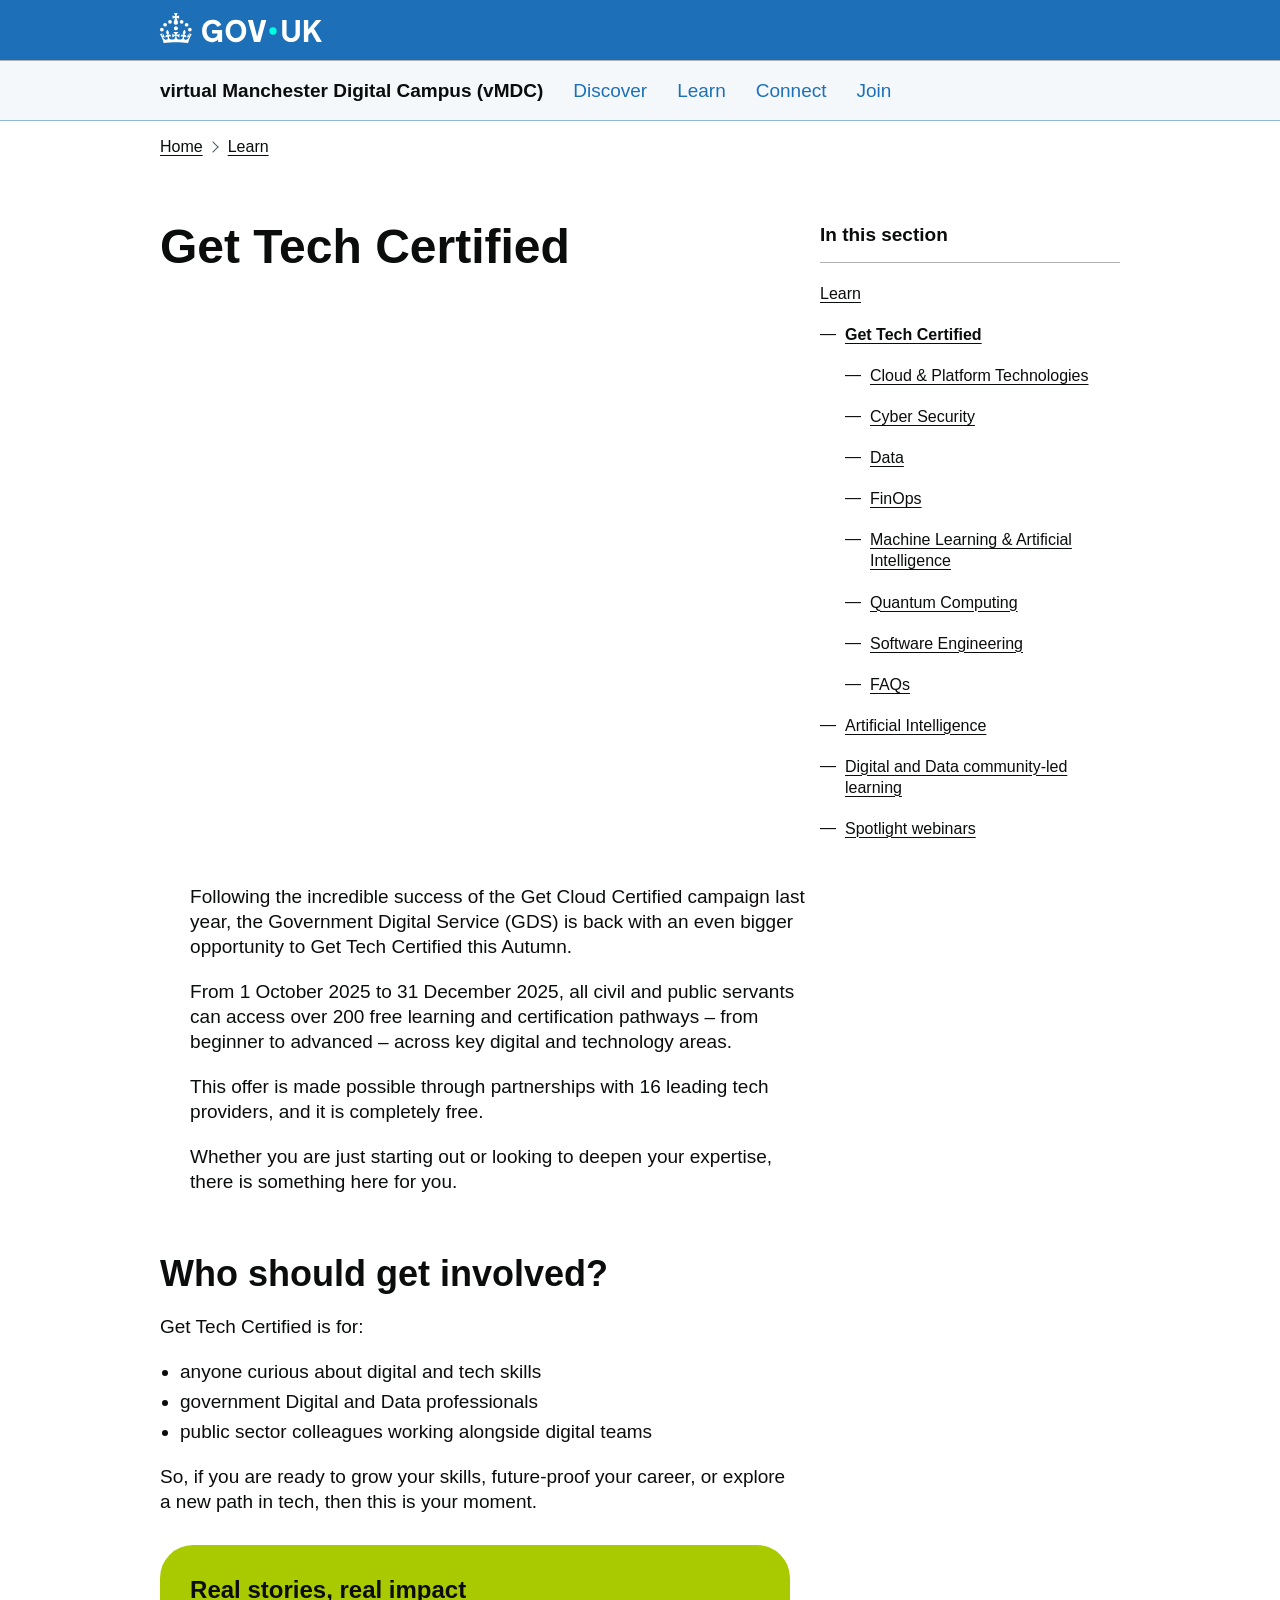
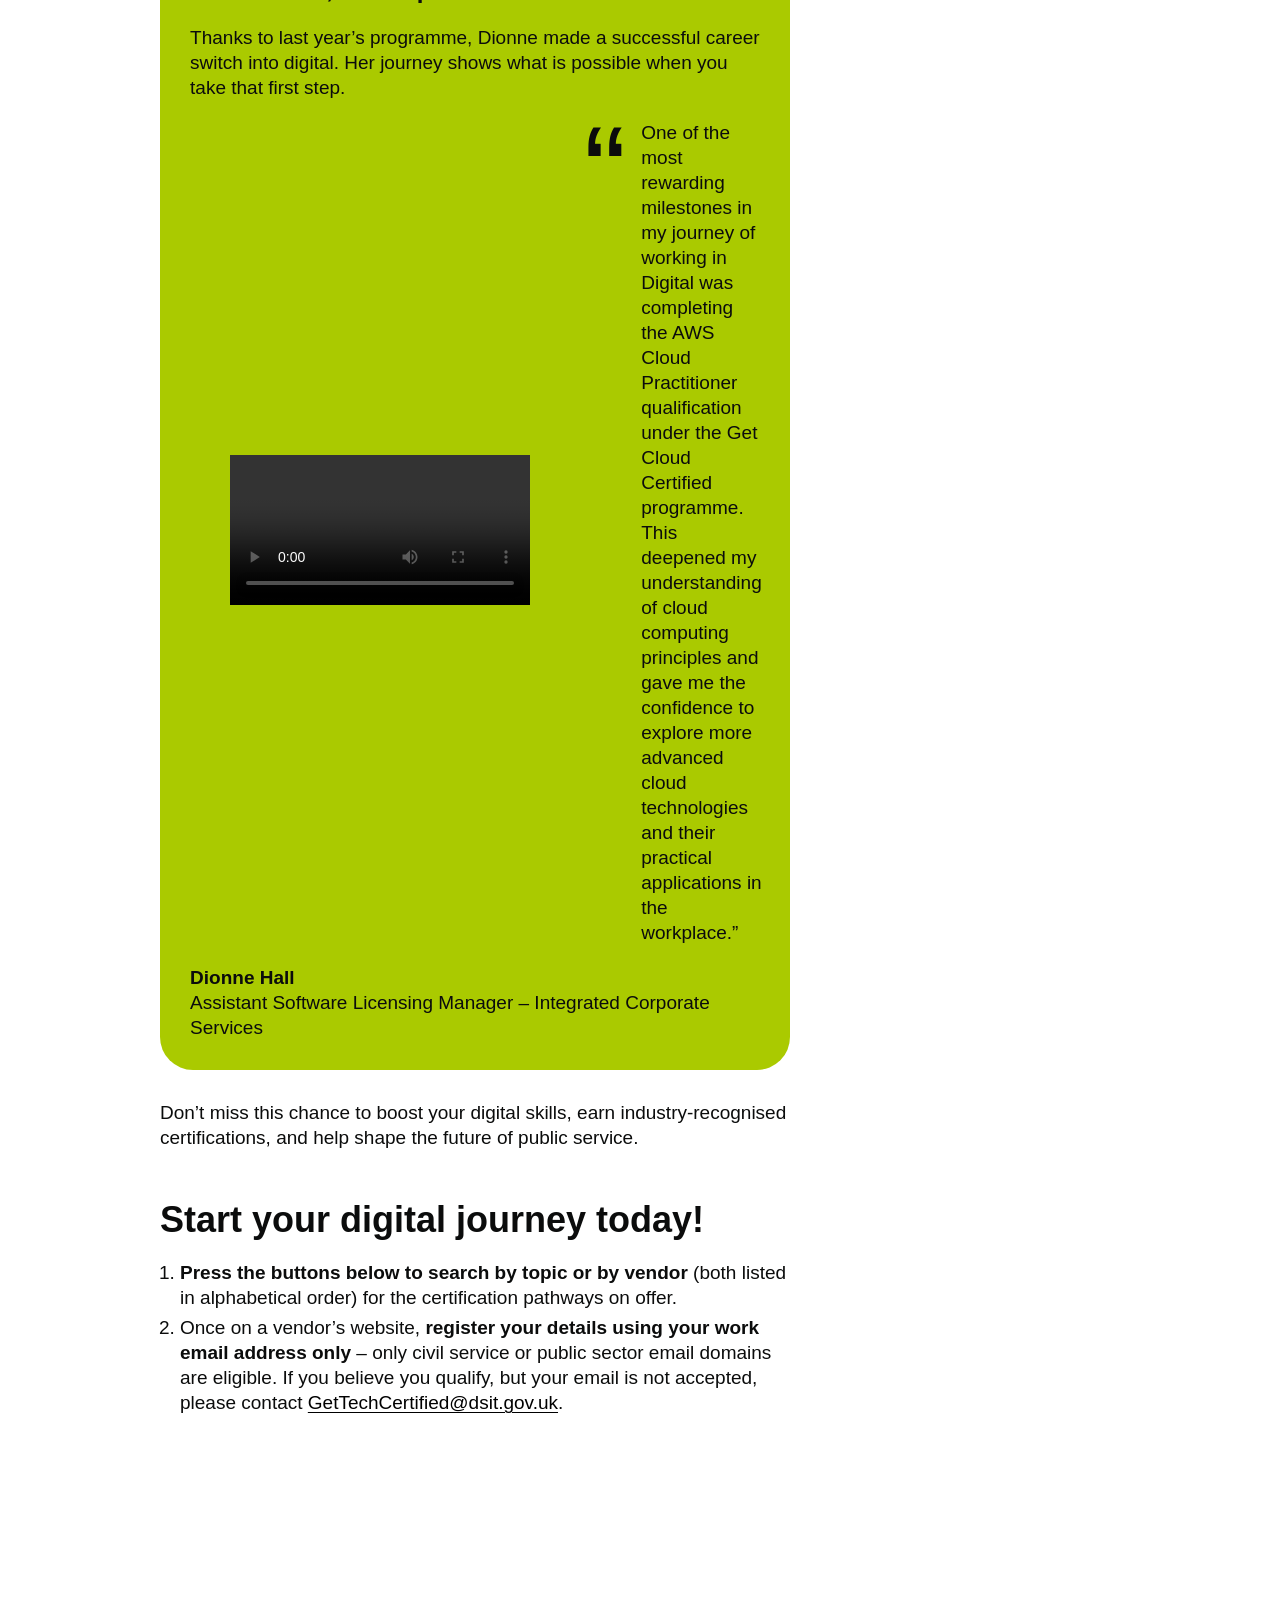
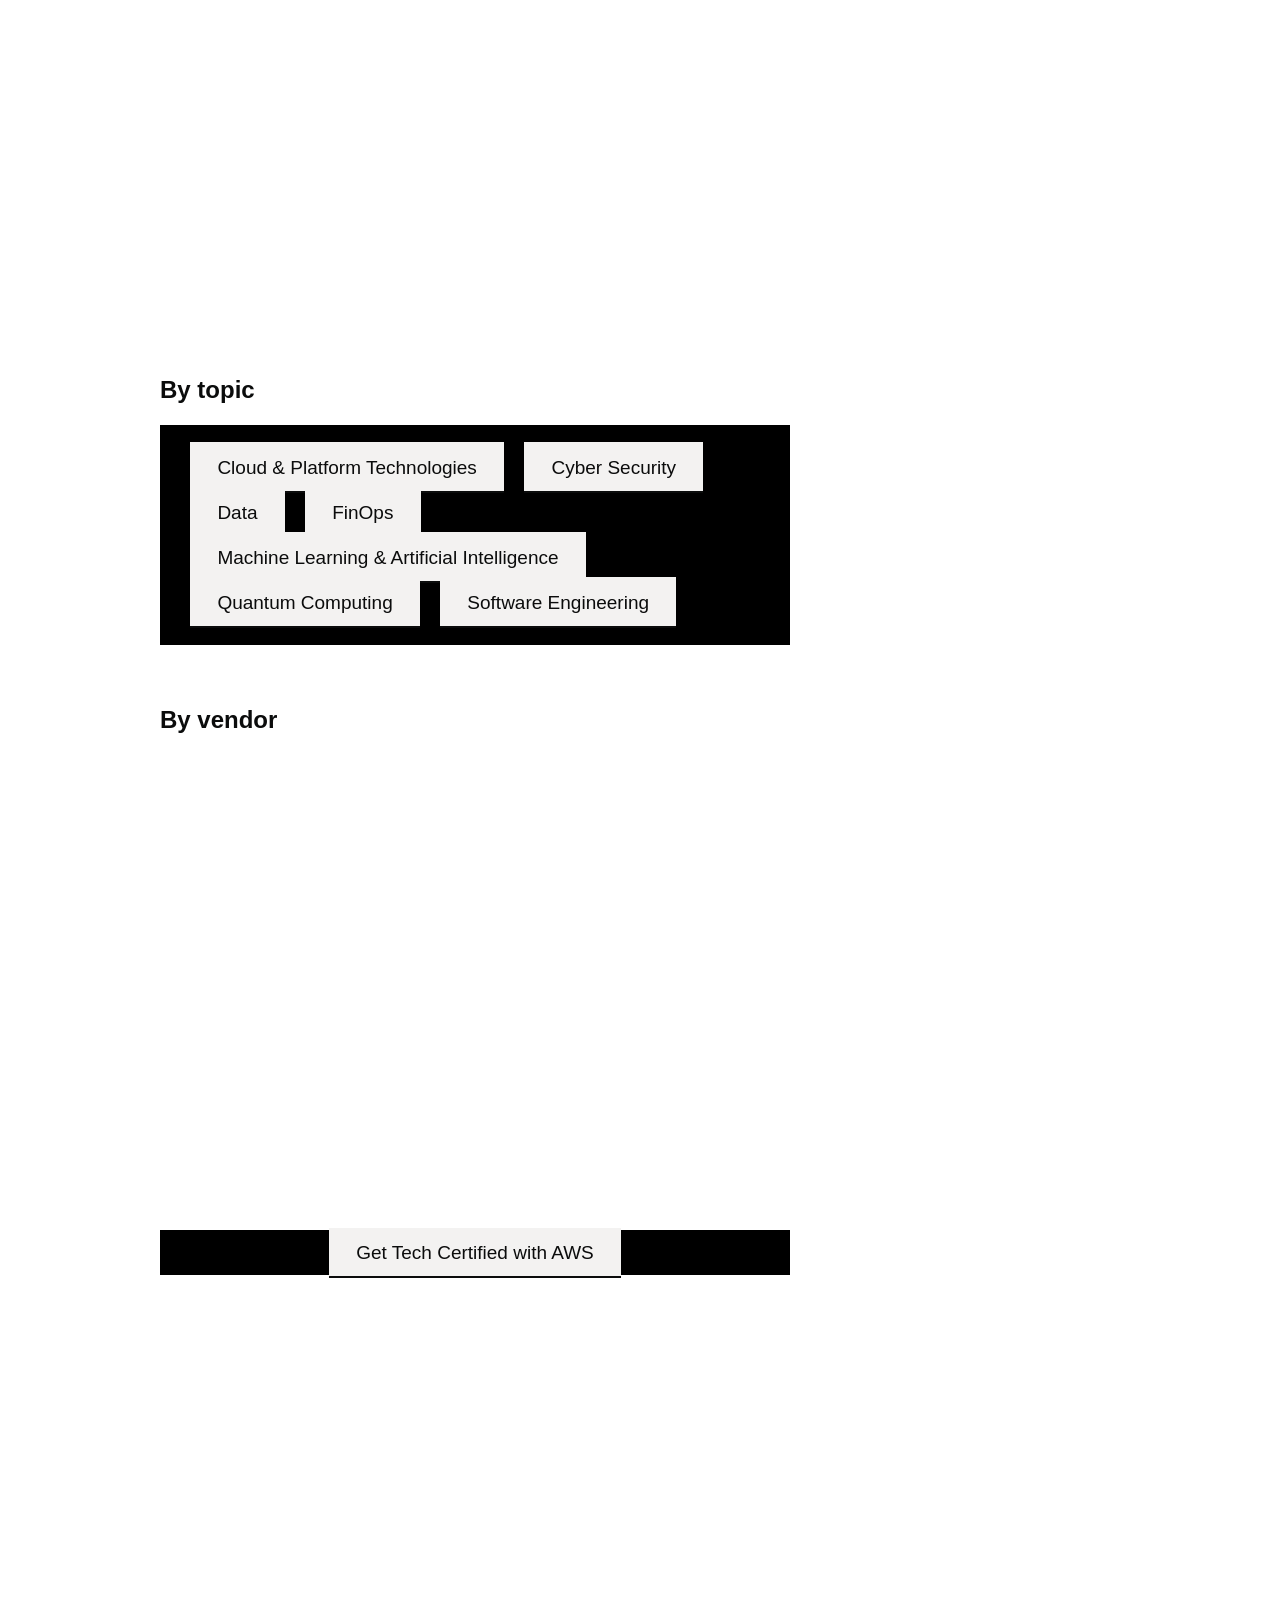
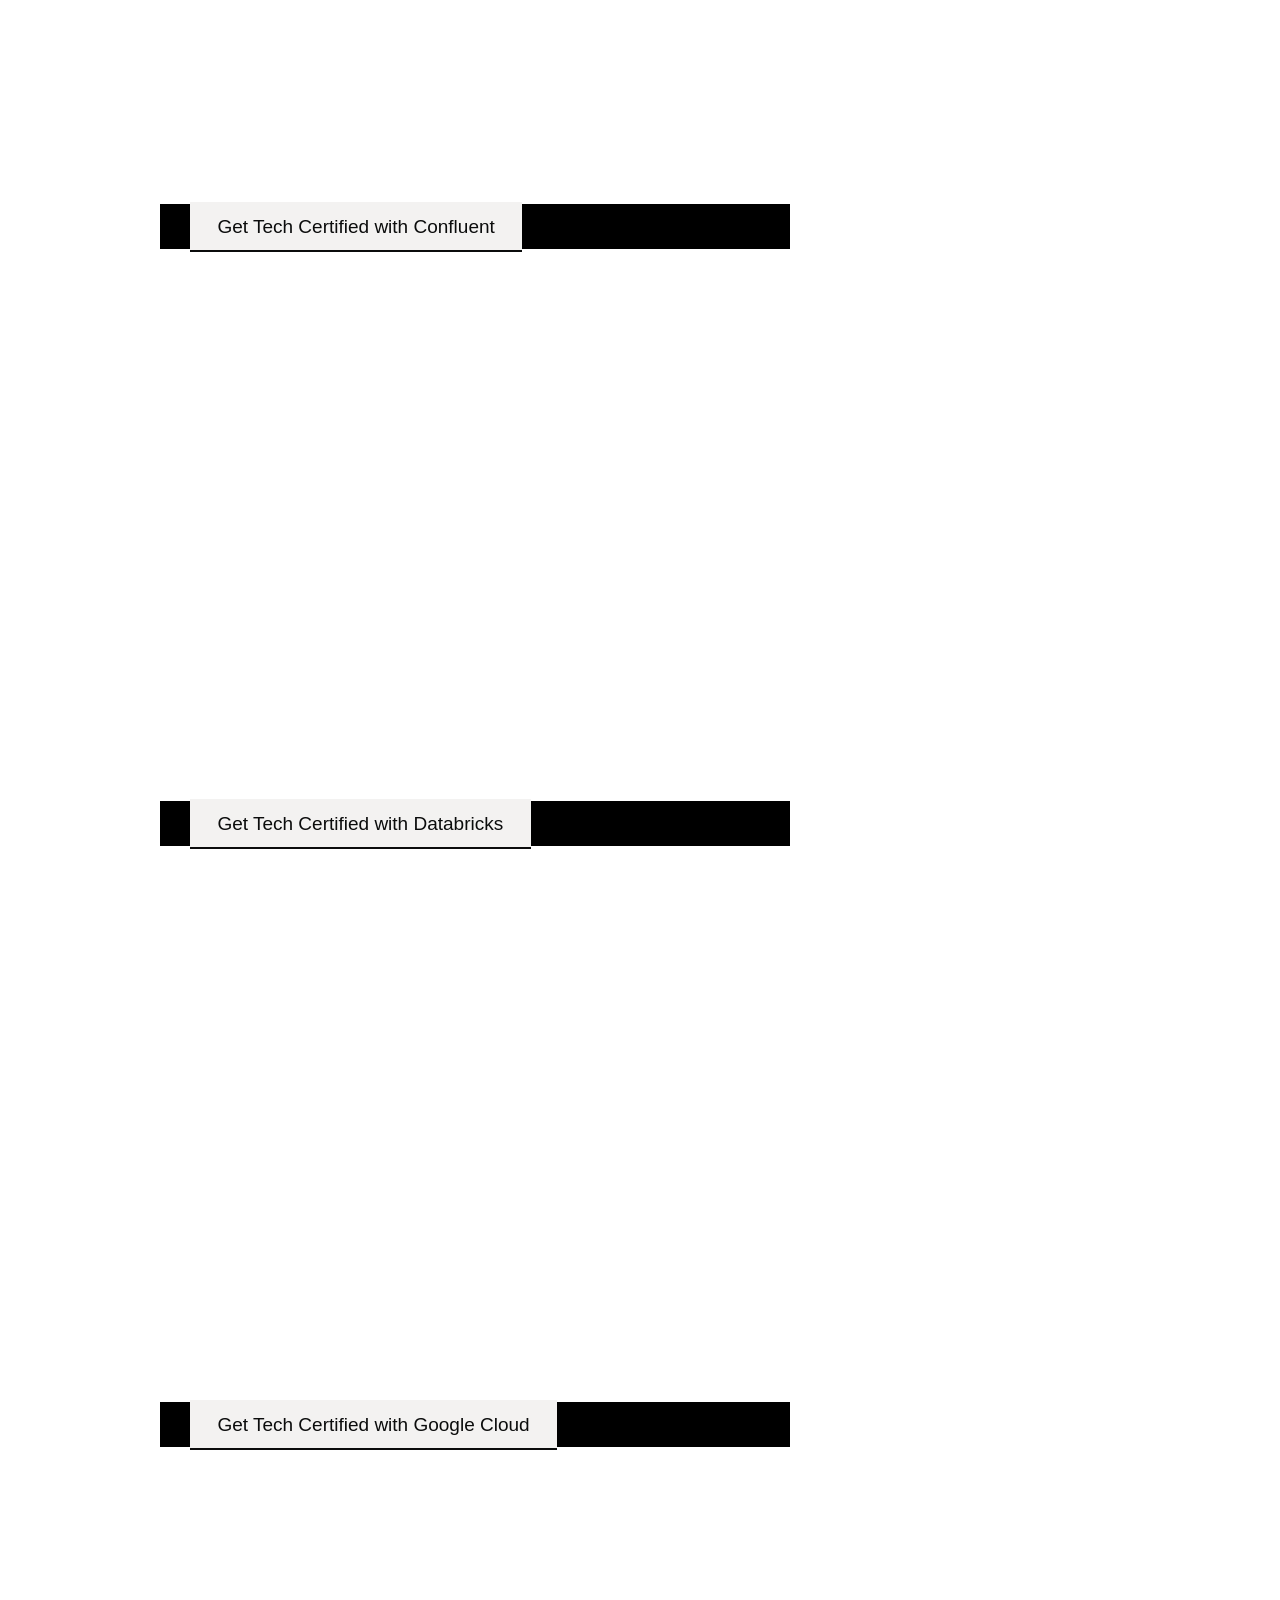
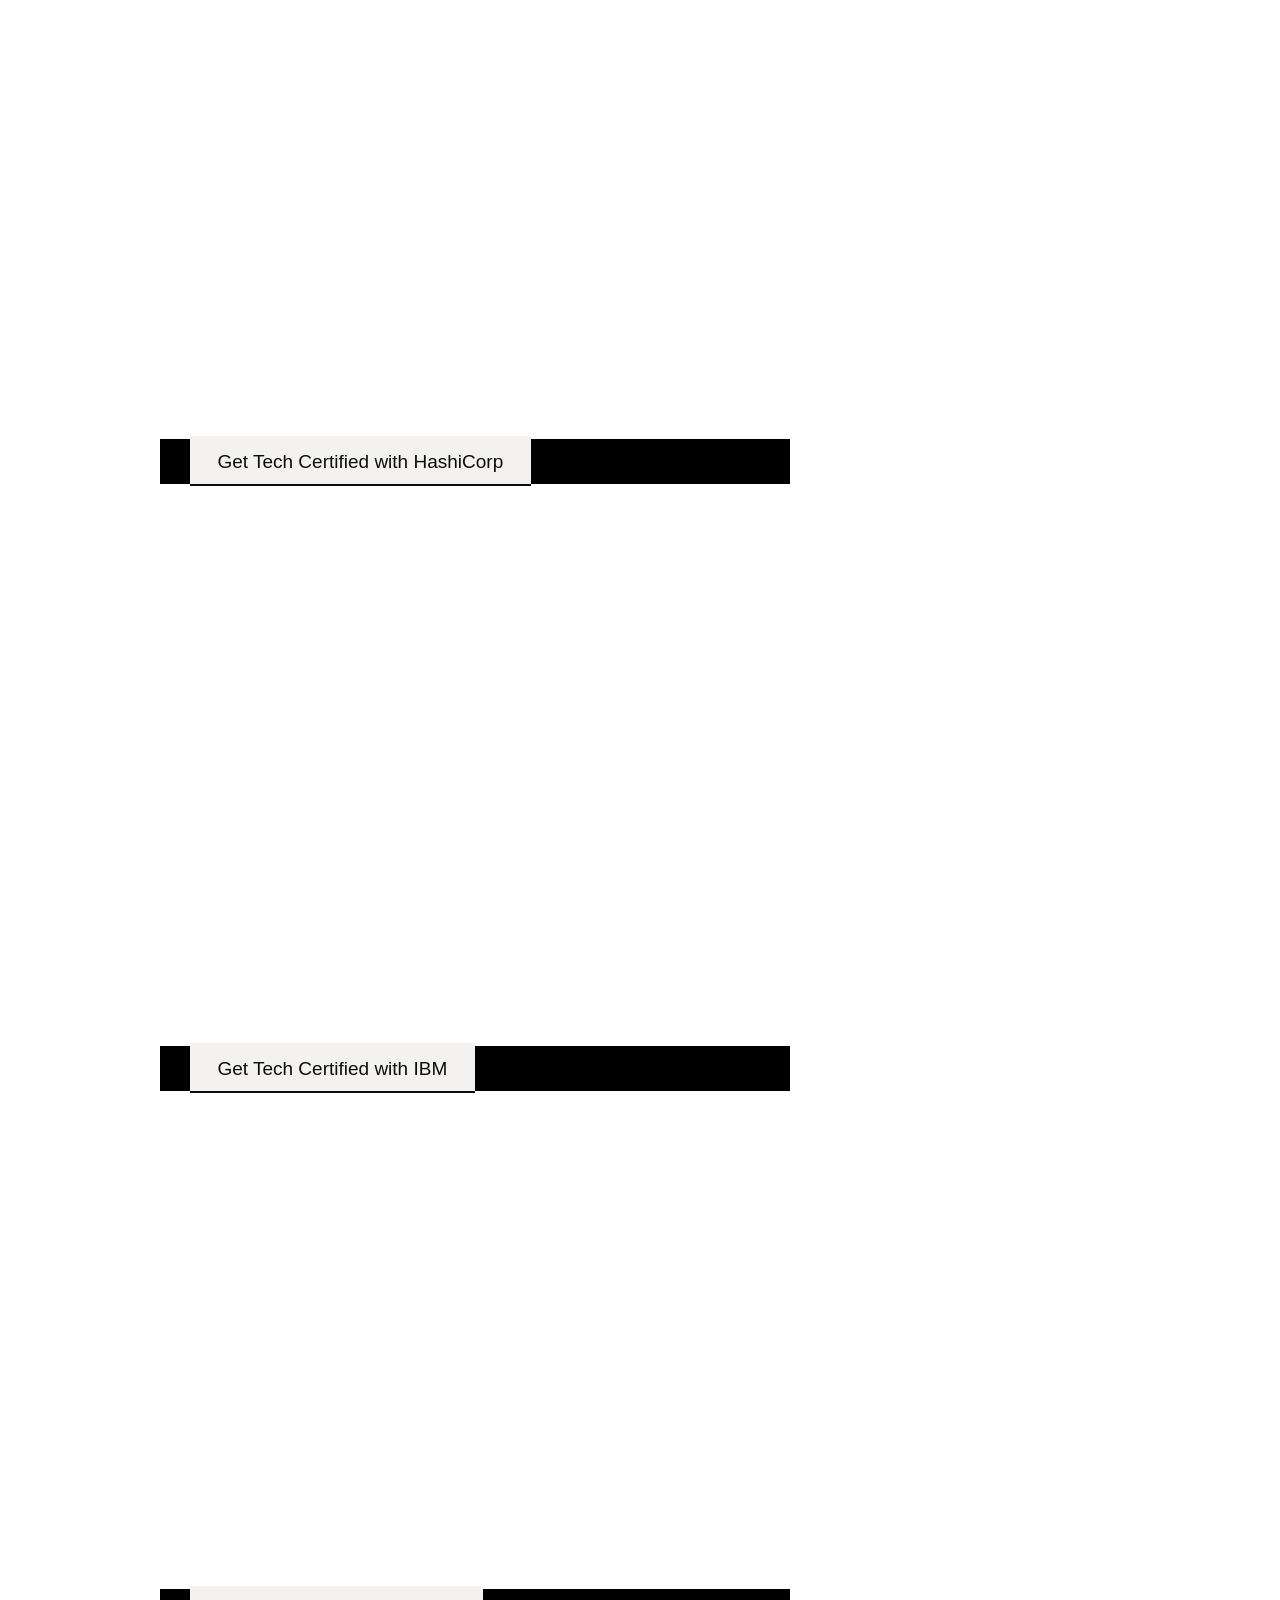
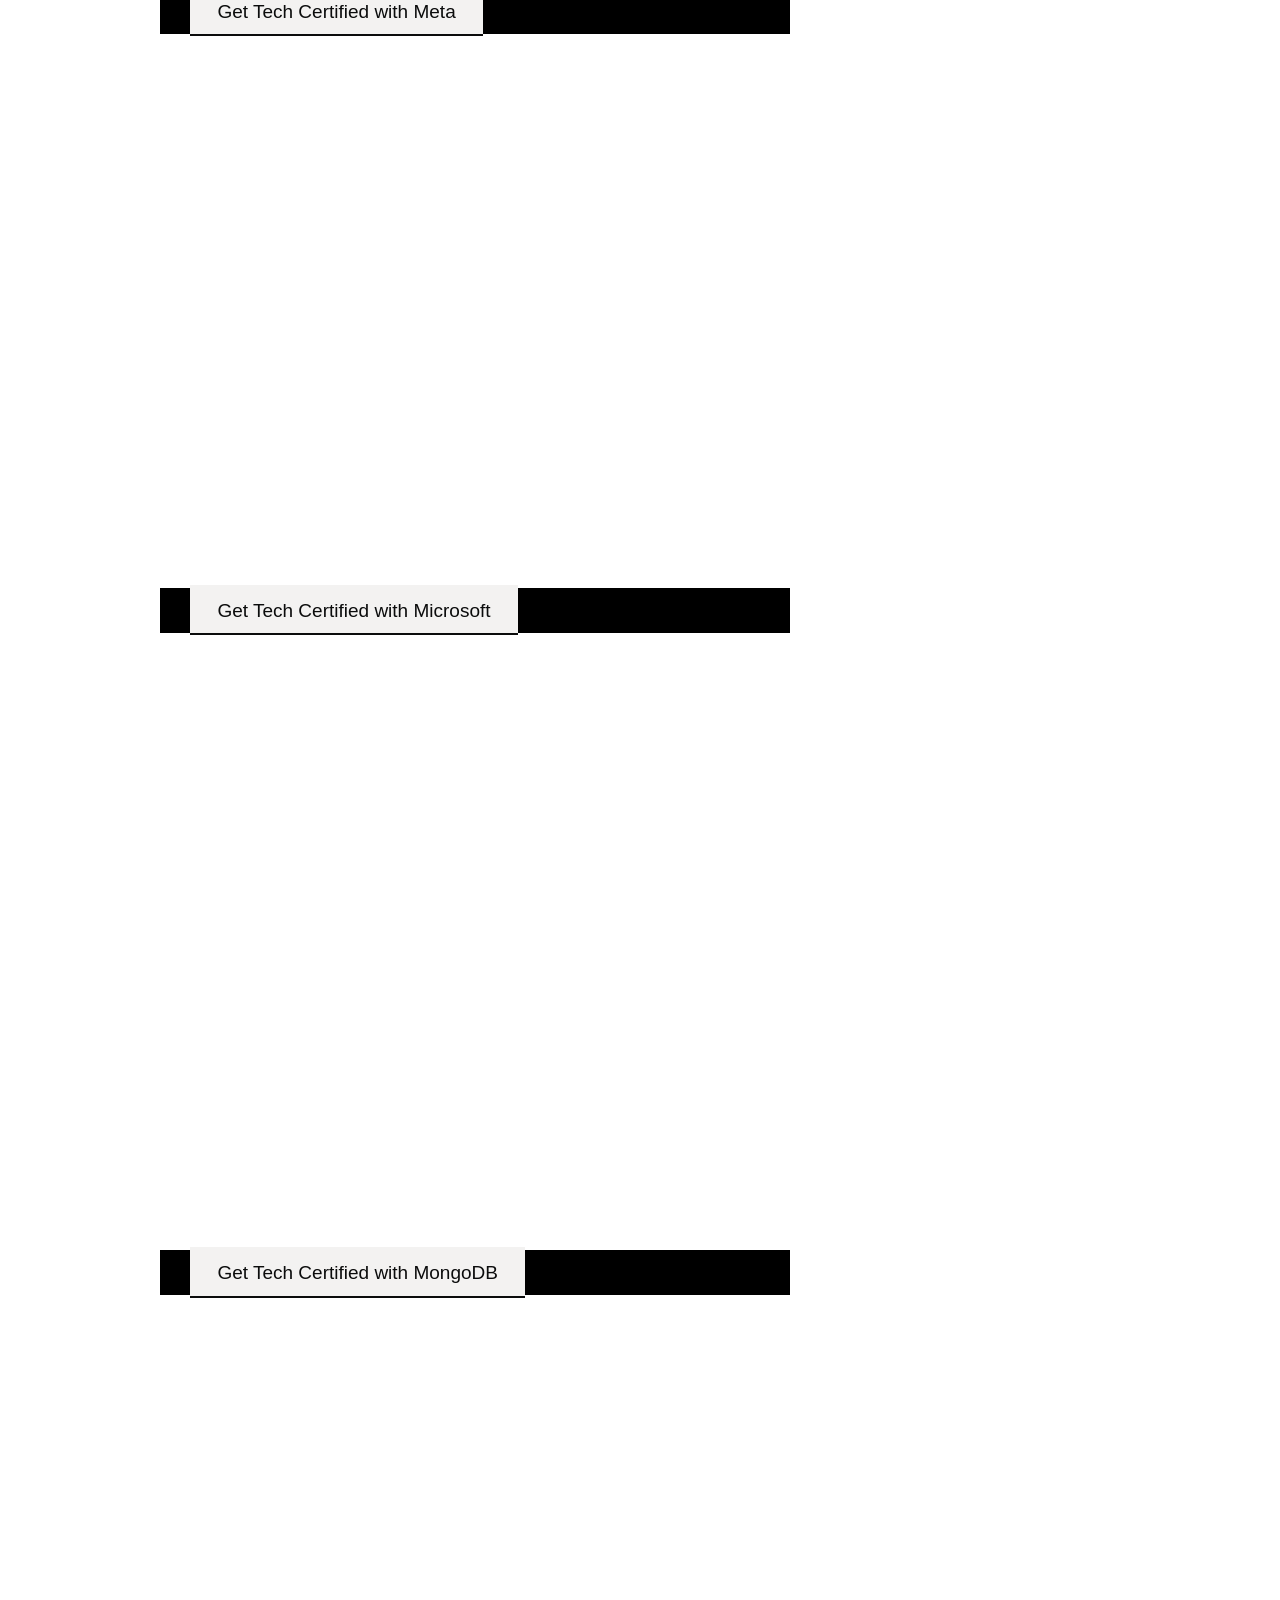
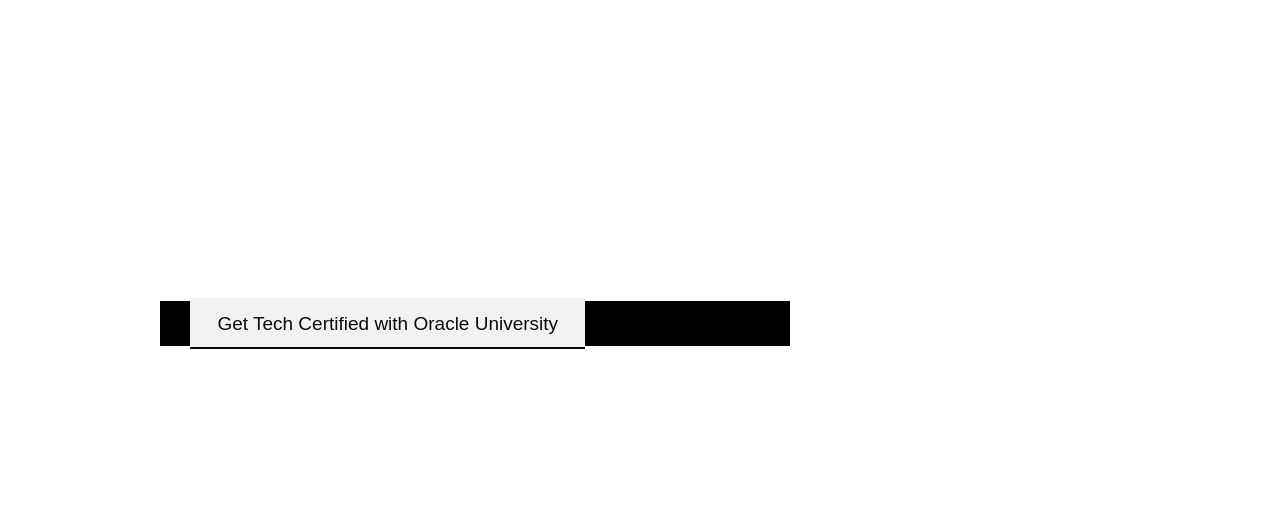
==== index.html @ 27ad46c0 "Initial commit: Add Get Tech Certified static site - Converted WordPress HTML exports to static GitH" ====
<!DOCTYPE html>

<!-- saved from url=(0073)https://manchesterdigitalcampus.campaign.gov.uk/learn/get-tech-certified/ -->
<html class="govuk-template--rebranded flexbox svgasimg" lang="en-US"><head><meta content="text/html; charset=utf-8" http-equiv="Content-Type"/>
<meta content="width=device-width, initial-scale=1, viewport-fit=cover" name="viewport"/>
<meta content="#1d70b8" name="theme-color"/>






<meta content="index, follow, max-image-preview:large, max-snippet:-1, max-video-preview:-1" name="robots"/>

<title>Get Tech Certified</title>
<meta content="During Autumn 2025, all civil and public servants can access 200+ free learning and certification pathways across key digital and technology areas." name="description"/>

<meta content="en_US" property="og:locale"/>
<meta content="article" property="og:type"/>
<meta content="Get Tech Certified - virtual Manchester Digital Campus (vMDC)" property="og:title"/>
<meta content="During Autumn 2025, all civil and public servants can access 200+ free learning and certification pathways across key digital and technology areas." property="og:description"/>

<meta content="virtual Manchester Digital Campus (vMDC)" property="og:site_name"/>
<meta content="2025-09-25T13:55:53+00:00" property="article:modified_time"/>
<meta content="https://manchesterdigitalcampus.campaign.gov.uk/wp-content/uploads/sites/226/2025/09/vmdc-logo-social-other.png" property="og:image"/>
<meta content="1200" property="og:image:width"/>
<meta content="630" property="og:image:height"/>
<meta content="image/png" property="og:image:type"/>
<meta content="summary_large_image" name="twitter:card"/>
<meta content="Get Tech Certified - virtual Manchester Digital Campus (vMDC)" name="twitter:title"/>
<meta content="During Autumn 2025, all civil and public servants can access 200+ free learning and certification pathways across key digital and technology areas." name="twitter:description"/>
<meta content="https://manchesterdigitalcampus.campaign.gov.uk/wp-content/uploads/sites/226/2025/09/vmdc-logo-social-x.png" name="twitter:image"/>
<meta content="Est. reading time" name="twitter:label1"/>
<meta content="6 minutes" name="twitter:data1"/>




<link href="./Get Tech Certified - virtual Manchester Digital Campus (vMDC)_files/style.min.css" id="wp-block-library-css" media="all" rel="stylesheet" type="text/css"/>
<style id="global-styles-inline-css" type="text/css">
:root{--wp--preset--aspect-ratio--square: 1;--wp--preset--aspect-ratio--4-3: 4/3;--wp--preset--aspect-ratio--3-4: 3/4;--wp--preset--aspect-ratio--3-2: 3/2;--wp--preset--aspect-ratio--2-3: 2/3;--wp--preset--aspect-ratio--16-9: 16/9;--wp--preset--aspect-ratio--9-16: 9/16;--wp--preset--color--black: #000000;--wp--preset--color--cyan-bluish-gray: #abb8c3;--wp--preset--color--white: #ffffff;--wp--preset--color--pale-pink: #f78da7;--wp--preset--color--vivid-red: #cf2e2e;--wp--preset--color--luminous-vivid-orange: #ff6900;--wp--preset--color--luminous-vivid-amber: #fcb900;--wp--preset--color--light-green-cyan: #7bdcb5;--wp--preset--color--vivid-green-cyan: #00d084;--wp--preset--color--pale-cyan-blue: #8ed1fc;--wp--preset--color--vivid-cyan-blue: #0693e3;--wp--preset--color--vivid-purple: #9b51e0;--wp--preset--color--green-with-dark-gdsc-text: #aaca00;--wp--preset--color--yellow-with-dark-gdsc-text: #ffdc00;--wp--preset--color--pink-with-dark-gdsc-text: #ff82ce;--wp--preset--color--orange-with-dark-gdsc-text: #ff7500;--wp--preset--color--gdsc-grey: #b1b4b6;--wp--preset--color--gold: #ffb000;--wp--preset--gradient--vivid-cyan-blue-to-vivid-purple: linear-gradient(135deg,rgba(6,147,227,1) 0%,rgb(155,81,224) 100%);--wp--preset--gradient--light-green-cyan-to-vivid-green-cyan: linear-gradient(135deg,rgb(122,220,180) 0%,rgb(0,208,130) 100%);--wp--preset--gradient--luminous-vivid-amber-to-luminous-vivid-orange: linear-gradient(135deg,rgba(252,185,0,1) 0%,rgba(255,105,0,1) 100%);--wp--preset--gradient--luminous-vivid-orange-to-vivid-red: linear-gradient(135deg,rgba(255,105,0,1) 0%,rgb(207,46,46) 100%);--wp--preset--gradient--very-light-gray-to-cyan-bluish-gray: linear-gradient(135deg,rgb(238,238,238) 0%,rgb(169,184,195) 100%);--wp--preset--gradient--cool-to-warm-spectrum: linear-gradient(135deg,rgb(74,234,220) 0%,rgb(151,120,209) 20%,rgb(207,42,186) 40%,rgb(238,44,130) 60%,rgb(251,105,98) 80%,rgb(254,248,76) 100%);--wp--preset--gradient--blush-light-purple: linear-gradient(135deg,rgb(255,206,236) 0%,rgb(152,150,240) 100%);--wp--preset--gradient--blush-bordeaux: linear-gradient(135deg,rgb(254,205,165) 0%,rgb(254,45,45) 50%,rgb(107,0,62) 100%);--wp--preset--gradient--luminous-dusk: linear-gradient(135deg,rgb(255,203,112) 0%,rgb(199,81,192) 50%,rgb(65,88,208) 100%);--wp--preset--gradient--pale-ocean: linear-gradient(135deg,rgb(255,245,203) 0%,rgb(182,227,212) 50%,rgb(51,167,181) 100%);--wp--preset--gradient--electric-grass: linear-gradient(135deg,rgb(202,248,128) 0%,rgb(113,206,126) 100%);--wp--preset--gradient--midnight: linear-gradient(135deg,rgb(2,3,129) 0%,rgb(40,116,252) 100%);--wp--preset--font-size--small: 13px;--wp--preset--font-size--medium: 20px;--wp--preset--font-size--large: 36px;--wp--preset--font-size--x-large: 42px;--wp--preset--font-size--19: 1.1875rem;--wp--preset--font-size--24: 1.5rem;--wp--preset--font-size--36: 2.25rem;--wp--preset--font-size--48: 3rem;--wp--preset--font-size--60: 3.75rem;--wp--preset--font-size--80: 5rem;--wp--preset--spacing--20: 0.625rem;--wp--preset--spacing--30: 0.9375rem;--wp--preset--spacing--40: clamp(0.94rem, calc(0.31rem + 1.57vw), 1.25rem);--wp--preset--spacing--50: clamp(0.94rem, calc(-0.32rem + 3.13vw), 1.56rem);--wp--preset--spacing--60: clamp(1.25rem, calc(-0.01rem + 3.13vw), 1.88rem);--wp--preset--spacing--70: clamp(1.56rem, calc(-0.32rem + 4.70vw), 2.50rem);--wp--preset--spacing--80: clamp(1.88rem, calc(-0.64rem + 6.27vw), 3.13rem);--wp--preset--spacing--10: 0.3125rem;--wp--preset--spacing--90: clamp(2.50rem, calc(-0.01rem + 6.27vw), 3.75rem);--wp--preset--spacing--100: clamp(2.50rem, calc(-2.52rem + 12.54vw), 5.00rem);--wp--preset--shadow--natural: 6px 6px 9px rgba(0, 0, 0, 0.2);--wp--preset--shadow--deep: 12px 12px 50px rgba(0, 0, 0, 0.4);--wp--preset--shadow--sharp: 6px 6px 0px rgba(0, 0, 0, 0.2);--wp--preset--shadow--outlined: 6px 6px 0px -3px rgba(255, 255, 255, 1), 6px 6px rgba(0, 0, 0, 1);--wp--preset--shadow--crisp: 6px 6px 0px rgba(0, 0, 0, 1);}:root { --wp--style--global--content-size: 660px;--wp--style--global--wide-size: 960px; }:where(body) { margin: 0; }.wp-site-blocks > .alignleft { float: left; margin-right: 2em; }.wp-site-blocks > .alignright { float: right; margin-left: 2em; }.wp-site-blocks > .aligncenter { justify-content: center; margin-left: auto; margin-right: auto; }:where(.wp-site-blocks) > * { margin-block-start: var(--wp--preset--spacing--40); margin-block-end: 0; }:where(.wp-site-blocks) > :first-child { margin-block-start: 0; }:where(.wp-site-blocks) > :last-child { margin-block-end: 0; }:root { --wp--style--block-gap: var(--wp--preset--spacing--40); }:root :where(.is-layout-flow) > :first-child{margin-block-start: 0;}:root :where(.is-layout-flow) > :last-child{margin-block-end: 0;}:root :where(.is-layout-flow) > *{margin-block-start: var(--wp--preset--spacing--40);margin-block-end: 0;}:root :where(.is-layout-constrained) > :first-child{margin-block-start: 0;}:root :where(.is-layout-constrained) > :last-child{margin-block-end: 0;}:root :where(.is-layout-constrained) > *{margin-block-start: var(--wp--preset--spacing--40);margin-block-end: 0;}:root :where(.is-layout-flex){gap: var(--wp--preset--spacing--40);}:root :where(.is-layout-grid){gap: var(--wp--preset--spacing--40);}.is-layout-flow > .alignleft{float: left;margin-inline-start: 0;margin-inline-end: 2em;}.is-layout-flow > .alignright{float: right;margin-inline-start: 2em;margin-inline-end: 0;}.is-layout-flow > .aligncenter{margin-left: auto !important;margin-right: auto !important;}.is-layout-constrained > .alignleft{float: left;margin-inline-start: 0;margin-inline-end: 2em;}.is-layout-constrained > .alignright{float: right;margin-inline-start: 2em;margin-inline-end: 0;}.is-layout-constrained > .aligncenter{margin-left: auto !important;margin-right: auto !important;}.is-layout-constrained > :where(:not(.alignleft):not(.alignright):not(.alignfull)){max-width: var(--wp--style--global--content-size);margin-left: auto !important;margin-right: auto !important;}.is-layout-constrained > .alignwide{max-width: var(--wp--style--global--wide-size);}body .is-layout-flex{display: flex;}.is-layout-flex{flex-wrap: wrap;align-items: center;}.is-layout-flex > :is(*, div){margin: 0;}body .is-layout-grid{display: grid;}.is-layout-grid > :is(*, div){margin: 0;}body{font-family: "GDS Transport", arial, sans-serif;padding-top: 0px;padding-right: 0px;padding-bottom: 0px;padding-left: 0px;}a:where(:not(.wp-element-button)){text-decoration: underline;}:root :where(.wp-element-button, .wp-block-button__link){background-color: #32373c;border-width: 0;color: #fff;font-family: inherit;font-size: inherit;line-height: inherit;padding: calc(0.667em + 2px) calc(1.333em + 2px);text-decoration: none;}.has-black-color{color: var(--wp--preset--color--black) !important;}.has-cyan-bluish-gray-color{color: var(--wp--preset--color--cyan-bluish-gray) !important;}.has-white-color{color: var(--wp--preset--color--white) !important;}.has-pale-pink-color{color: var(--wp--preset--color--pale-pink) !important;}.has-vivid-red-color{color: var(--wp--preset--color--vivid-red) !important;}.has-luminous-vivid-orange-color{color: var(--wp--preset--color--luminous-vivid-orange) !important;}.has-luminous-vivid-amber-color{color: var(--wp--preset--color--luminous-vivid-amber) !important;}.has-light-green-cyan-color{color: var(--wp--preset--color--light-green-cyan) !important;}.has-vivid-green-cyan-color{color: var(--wp--preset--color--vivid-green-cyan) !important;}.has-pale-cyan-blue-color{color: var(--wp--preset--color--pale-cyan-blue) !important;}.has-vivid-cyan-blue-color{color: var(--wp--preset--color--vivid-cyan-blue) !important;}.has-vivid-purple-color{color: var(--wp--preset--color--vivid-purple) !important;}.has-green-with-dark-gdsc-text-color{color: var(--wp--preset--color--green-with-dark-gdsc-text) !important;}.has-yellow-with-dark-gdsc-text-color{color: var(--wp--preset--color--yellow-with-dark-gdsc-text) !important;}.has-pink-with-dark-gdsc-text-color{color: var(--wp--preset--color--pink-with-dark-gdsc-text) !important;}.has-orange-with-dark-gdsc-text-color{color: var(--wp--preset--color--orange-with-dark-gdsc-text) !important;}.has-gdsc-grey-color{color: var(--wp--preset--color--gdsc-grey) !important;}.has-gold-color{color: var(--wp--preset--color--gold) !important;}.has-black-background-color{background-color: var(--wp--preset--color--black) !important;}.has-cyan-bluish-gray-background-color{background-color: var(--wp--preset--color--cyan-bluish-gray) !important;}.has-white-background-color{background-color: var(--wp--preset--color--white) !important;}.has-pale-pink-background-color{background-color: var(--wp--preset--color--pale-pink) !important;}.has-vivid-red-background-color{background-color: var(--wp--preset--color--vivid-red) !important;}.has-luminous-vivid-orange-background-color{background-color: var(--wp--preset--color--luminous-vivid-orange) !important;}.has-luminous-vivid-amber-background-color{background-color: var(--wp--preset--color--luminous-vivid-amber) !important;}.has-light-green-cyan-background-color{background-color: var(--wp--preset--color--light-green-cyan) !important;}.has-vivid-green-cyan-background-color{background-color: var(--wp--preset--color--vivid-green-cyan) !important;}.has-pale-cyan-blue-background-color{background-color: var(--wp--preset--color--pale-cyan-blue) !important;}.has-vivid-cyan-blue-background-color{background-color: var(--wp--preset--color--vivid-cyan-blue) !important;}.has-vivid-purple-background-color{background-color: var(--wp--preset--color--vivid-purple) !important;}.has-green-with-dark-gdsc-text-background-color{background-color: var(--wp--preset--color--green-with-dark-gdsc-text) !important;}.has-yellow-with-dark-gdsc-text-background-color{background-color: var(--wp--preset--color--yellow-with-dark-gdsc-text) !important;}.has-pink-with-dark-gdsc-text-background-color{background-color: var(--wp--preset--color--pink-with-dark-gdsc-text) !important;}.has-orange-with-dark-gdsc-text-background-color{background-color: var(--wp--preset--color--orange-with-dark-gdsc-text) !important;}.has-gdsc-grey-background-color{background-color: var(--wp--preset--color--gdsc-grey) !important;}.has-gold-background-color{background-color: var(--wp--preset--color--gold) !important;}.has-black-border-color{border-color: var(--wp--preset--color--black) !important;}.has-cyan-bluish-gray-border-color{border-color: var(--wp--preset--color--cyan-bluish-gray) !important;}.has-white-border-color{border-color: var(--wp--preset--color--white) !important;}.has-pale-pink-border-color{border-color: var(--wp--preset--color--pale-pink) !important;}.has-vivid-red-border-color{border-color: var(--wp--preset--color--vivid-red) !important;}.has-luminous-vivid-orange-border-color{border-color: var(--wp--preset--color--luminous-vivid-orange) !important;}.has-luminous-vivid-amber-border-color{border-color: var(--wp--preset--color--luminous-vivid-amber) !important;}.has-light-green-cyan-border-color{border-color: var(--wp--preset--color--light-green-cyan) !important;}.has-vivid-green-cyan-border-color{border-color: var(--wp--preset--color--vivid-green-cyan) !important;}.has-pale-cyan-blue-border-color{border-color: var(--wp--preset--color--pale-cyan-blue) !important;}.has-vivid-cyan-blue-border-color{border-color: var(--wp--preset--color--vivid-cyan-blue) !important;}.has-vivid-purple-border-color{border-color: var(--wp--preset--color--vivid-purple) !important;}.has-green-with-dark-gdsc-text-border-color{border-color: var(--wp--preset--color--green-with-dark-gdsc-text) !important;}.has-yellow-with-dark-gdsc-text-border-color{border-color: var(--wp--preset--color--yellow-with-dark-gdsc-text) !important;}.has-pink-with-dark-gdsc-text-border-color{border-color: var(--wp--preset--color--pink-with-dark-gdsc-text) !important;}.has-orange-with-dark-gdsc-text-border-color{border-color: var(--wp--preset--color--orange-with-dark-gdsc-text) !important;}.has-gdsc-grey-border-color{border-color: var(--wp--preset--color--gdsc-grey) !important;}.has-gold-border-color{border-color: var(--wp--preset--color--gold) !important;}.has-vivid-cyan-blue-to-vivid-purple-gradient-background{background: var(--wp--preset--gradient--vivid-cyan-blue-to-vivid-purple) !important;}.has-light-green-cyan-to-vivid-green-cyan-gradient-background{background: var(--wp--preset--gradient--light-green-cyan-to-vivid-green-cyan) !important;}.has-luminous-vivid-amber-to-luminous-vivid-orange-gradient-background{background: var(--wp--preset--gradient--luminous-vivid-amber-to-luminous-vivid-orange) !important;}.has-luminous-vivid-orange-to-vivid-red-gradient-background{background: var(--wp--preset--gradient--luminous-vivid-orange-to-vivid-red) !important;}.has-very-light-gray-to-cyan-bluish-gray-gradient-background{background: var(--wp--preset--gradient--very-light-gray-to-cyan-bluish-gray) !important;}.has-cool-to-warm-spectrum-gradient-background{background: var(--wp--preset--gradient--cool-to-warm-spectrum) !important;}.has-blush-light-purple-gradient-background{background: var(--wp--preset--gradient--blush-light-purple) !important;}.has-blush-bordeaux-gradient-background{background: var(--wp--preset--gradient--blush-bordeaux) !important;}.has-luminous-dusk-gradient-background{background: var(--wp--preset--gradient--luminous-dusk) !important;}.has-pale-ocean-gradient-background{background: var(--wp--preset--gradient--pale-ocean) !important;}.has-electric-grass-gradient-background{background: var(--wp--preset--gradient--electric-grass) !important;}.has-midnight-gradient-background{background: var(--wp--preset--gradient--midnight) !important;}.has-small-font-size{font-size: var(--wp--preset--font-size--small) !important;}.has-medium-font-size{font-size: var(--wp--preset--font-size--medium) !important;}.has-large-font-size{font-size: var(--wp--preset--font-size--large) !important;}.has-x-large-font-size{font-size: var(--wp--preset--font-size--x-large) !important;}.has-19-font-size{font-size: var(--wp--preset--font-size--19) !important;}.has-24-font-size{font-size: var(--wp--preset--font-size--24) !important;}.has-36-font-size{font-size: var(--wp--preset--font-size--36) !important;}.has-48-font-size{font-size: var(--wp--preset--font-size--48) !important;}.has-60-font-size{font-size: var(--wp--preset--font-size--60) !important;}.has-80-font-size{font-size: var(--wp--preset--font-size--80) !important;}
:root :where(.wp-block-pullquote){font-size: 1.5em;line-height: 1.6;}
</style>
<link href="./Get Tech Certified - virtual Manchester Digital Campus (vMDC)_files/main.min.css" id="gds-analytics-main-css-css" media="all" rel="stylesheet" type="text/css"/>
<link href="./Get Tech Certified - virtual Manchester Digital Campus (vMDC)_files/main-16fa6d3b070b16c08185f934d2c4aa6955998984.min.css" id="main-css" media="all" rel="stylesheet" type="text/css"/>
<style id="main-inline-css" type="text/css">
.has-green-with-dark-gdsc-text-color { color: #aaca00 !important; } .has-green-with-dark-gdsc-text-background-color { background-color: #aaca00 !important; } .has-green-with-dark-gdsc-text-border-color { border-color: #aaca00 !important; }.has-green-color { color: #aaca00 !important; } .has-green-background-color { background-color: #aaca00 !important; } .has-green-border-color { border-color: #aaca00 !important; }.has-yellow-with-dark-gdsc-text-color { color: #ffdc00 !important; } .has-yellow-with-dark-gdsc-text-background-color { background-color: #ffdc00 !important; } .has-yellow-with-dark-gdsc-text-border-color { border-color: #ffdc00 !important; }.has-yellow-color { color: #ffdc00 !important; } .has-yellow-background-color { background-color: #ffdc00 !important; } .has-yellow-border-color { border-color: #ffdc00 !important; }.has-pink-with-dark-gdsc-text-color { color: #ff82ce !important; } .has-pink-with-dark-gdsc-text-background-color { background-color: #ff82ce !important; } .has-pink-with-dark-gdsc-text-border-color { border-color: #ff82ce !important; }.has-pink-color { color: #ff82ce !important; } .has-pink-background-color { background-color: #ff82ce !important; } .has-pink-border-color { border-color: #ff82ce !important; }.has-orange-with-dark-gdsc-text-color { color: #ff7500 !important; } .has-orange-with-dark-gdsc-text-background-color { background-color: #ff7500 !important; } .has-orange-with-dark-gdsc-text-border-color { border-color: #ff7500 !important; }.has-orange-color { color: #ff7500 !important; } .has-orange-background-color { background-color: #ff7500 !important; } .has-orange-border-color { border-color: #ff7500 !important; }
</style>
<script async="" data-wp-strategy="async" id="ga4SourceScript-js" src="./Get Tech Certified - virtual Manchester Digital Campus (vMDC)_files/js"></script>


<script id="jquery-js" src="./Get Tech Certified - virtual Manchester Digital Campus (vMDC)_files/jquery.min.js"></script>


<script id="modernizr-js" src="./Get Tech Certified - virtual Manchester Digital Campus (vMDC)_files/modernizr.min.js"></script>


</head>
<body class="page parent-pageid-96 logged-in govuk-template__body js-enabled">
<!-- /.govuk-cookie-banner -->
<script>
document.body.className = ((document.body.className) ? document.body.className + ' js-enabled' : 'js-enabled');
</script>
<a class="govuk-skip-link" data-module="govuk-skip-link" href="index.html">Skip to main content</a>
<header>
<!-- BRANDING -->
<div class="govuk-header has-gdsc-grey-border-color" data-module="govuk-header">
<div class="govuk-header__container govuk-width-container">
<div class="govuk-header__logo">
<!-- LINK TO GOV.UK -->
<a class="govuk-header__link govuk-header__link--homepage" href="https://www.gov.uk/">
<svg aria-label="GOV.UK" class="govuk-header__logotype" fill="currentcolor" focusable="false" height="30" role="img" viewbox="0 0 324 60" width="162" xmlns="http://www.w3.org/2000/svg">
<title>GOV.UK</title>
<g>
<circle cx="20" cy="17.6" r="3.7"></circle>
<circle cx="10.2" cy="23.5" r="3.7"></circle>
<circle cx="3.7" cy="33.2" r="3.7"></circle>
<circle cx="31.7" cy="30.6" r="3.7"></circle>
<circle cx="43.3" cy="17.6" r="3.7"></circle>
<circle cx="53.2" cy="23.5" r="3.7"></circle>
<circle cx="59.7" cy="33.2" r="3.7"></circle>
<circle cx="31.7" cy="30.6" r="3.7"></circle>
<path d="M33.1,9.8c.2-.1.3-.3.5-.5l4.6,2.4v-6.8l-4.6,1.5c-.1-.2-.3-.3-.5-.5l1.9-5.9h-6.7l1.9,5.9c-.2.1-.3.3-.5.5l-4.6-1.5v6.8l4.6-2.4c.1.2.3.3.5.5l-2.6,8c-.9,2.8,1.2,5.7,4.1,5.7h0c3,0,5.1-2.9,4.1-5.7l-2.6-8ZM37,37.9s-3.4,3.8-4.1,6.1c2.2,0,4.2-.5,6.4-2.8l-.7,8.5c-2-2.8-4.4-4.1-5.7-3.8.1,3.1.5,6.7,5.8,7.2,3.7.3,6.7-1.5,7-3.8.4-2.6-2-4.3-3.7-1.6-1.4-4.5,2.4-6.1,4.9-3.2-1.9-4.5-1.8-7.7,2.4-10.9,3,4,2.6,7.3-1.2,11.1,2.4-1.3,6.2,0,4,4.6-1.2-2.8-3.7-2.2-4.2.2-.3,1.7.7,3.7,3,4.2,1.9.3,4.7-.9,7-5.9-1.3,0-2.4.7-3.9,1.7l2.4-8c.6,2.3,1.4,3.7,2.2,4.5.6-1.6.5-2.8,0-5.3l5,1.8c-2.6,3.6-5.2,8.7-7.3,17.5-7.4-1.1-15.7-1.7-24.5-1.7h0c-8.8,0-17.1.6-24.5,1.7-2.1-8.9-4.7-13.9-7.3-17.5l5-1.8c-.5,2.5-.6,3.7,0,5.3.8-.8,1.6-2.3,2.2-4.5l2.4,8c-1.5-1-2.6-1.7-3.9-1.7,2.3,5,5.2,6.2,7,5.9,2.3-.4,3.3-2.4,3-4.2-.5-2.4-3-3.1-4.2-.2-2.2-4.6,1.6-6,4-4.6-3.7-3.7-4.2-7.1-1.2-11.1,4.2,3.2,4.3,6.4,2.4,10.9,2.5-2.8,6.3-1.3,4.9,3.2-1.8-2.7-4.1-1-3.7,1.6.3,2.3,3.3,4.1,7,3.8,5.4-.5,5.7-4.2,5.8-7.2-1.3-.2-3.7,1-5.7,3.8l-.7-8.5c2.2,2.3,4.2,2.7,6.4,2.8-.7-2.3-4.1-6.1-4.1-6.1h10.6,0Z"></path>
</g>
<circle class="govuk-logo-dot" cx="226" cy="36" r="7.3"></circle>
<path d="M93.94 41.25c.4 1.81 1.2 3.21 2.21 4.62 1 1.4 2.21 2.41 3.61 3.21s3.21 1.2 5.22 1.2 3.61-.4 4.82-1c1.4-.6 2.41-1.4 3.21-2.41.8-1 1.4-2.01 1.61-3.01s.4-2.01.4-3.01v.14h-10.86v-7.02h20.07v24.08h-8.03v-5.56c-.6.8-1.38 1.61-2.19 2.41-.8.8-1.81 1.2-2.81 1.81-1 .4-2.21.8-3.41 1.2s-2.41.4-3.81.4a18.56 18.56 0 0 1-14.65-6.63c-1.6-2.01-3.01-4.41-3.81-7.02s-1.4-5.62-1.4-8.83.4-6.02 1.4-8.83a20.45 20.45 0 0 1 19.46-13.65c3.21 0 4.01.2 5.82.8 1.81.4 3.61 1.2 5.02 2.01 1.61.8 2.81 2.01 4.01 3.21s2.21 2.61 2.81 4.21l-7.63 4.41c-.4-1-1-1.81-1.61-2.61-.6-.8-1.4-1.4-2.21-2.01-.8-.6-1.81-1-2.81-1.4-1-.4-2.21-.4-3.61-.4-2.01 0-3.81.4-5.22 1.2-1.4.8-2.61 1.81-3.61 3.21s-1.61 2.81-2.21 4.62c-.4 1.81-.6 3.71-.6 5.42s.8 5.22.8 5.22Zm57.8-27.9c3.21 0 6.22.6 8.63 1.81 2.41 1.2 4.82 2.81 6.62 4.82S170.2 24.39 171 27s1.4 5.62 1.4 8.83-.4 6.02-1.4 8.83-2.41 5.02-4.01 7.02-4.01 3.61-6.62 4.82-5.42 1.81-8.63 1.81-6.22-.6-8.63-1.81-4.82-2.81-6.42-4.82-3.21-4.41-4.01-7.02-1.4-5.62-1.4-8.83.4-6.02 1.4-8.83 2.41-5.02 4.01-7.02 4.01-3.61 6.42-4.82 5.42-1.81 8.63-1.81Zm0 36.73c1.81 0 3.61-.4 5.02-1s2.61-1.81 3.61-3.01 1.81-2.81 2.21-4.41c.4-1.81.8-3.61.8-5.62 0-2.21-.2-4.21-.8-6.02s-1.2-3.21-2.21-4.62c-1-1.2-2.21-2.21-3.61-3.01s-3.21-1-5.02-1-3.61.4-5.02 1c-1.4.8-2.61 1.81-3.61 3.01s-1.81 2.81-2.21 4.62c-.4 1.81-.8 3.61-.8 5.62 0 2.41.2 4.21.8 6.02.4 1.81 1.2 3.21 2.21 4.41s2.21 2.21 3.61 3.01c1.4.8 3.21 1 5.02 1Zm36.32 7.96-12.24-44.15h9.83l8.43 32.77h.4l8.23-32.77h9.83L200.3 58.04h-12.24Zm74.14-7.96c2.18 0 3.51-.6 3.51-.6 1.2-.6 2.01-1 2.81-1.81s1.4-1.81 1.81-2.81a13 13 0 0 0 .8-4.01V13.9h8.63v28.15c0 2.41-.4 4.62-1.4 6.62-.8 2.01-2.21 3.61-3.61 5.02s-3.41 2.41-5.62 3.21-4.62 1.2-7.02 1.2-5.02-.4-7.02-1.2c-2.21-.8-4.01-1.81-5.62-3.21s-2.81-3.01-3.61-5.02-1.4-4.21-1.4-6.62V13.9h8.63v26.95c0 1.61.2 3.01.8 4.01.4 1.2 1.2 2.21 2.01 2.81.8.8 1.81 1.4 2.81 1.81 0 0 1.34.6 3.51.6Zm34.22-36.18v18.92l15.65-18.92h10.82l-15.03 17.32 16.03 26.83h-10.21l-11.44-20.21-5.62 6.22v13.99h-8.83V13.9"></path>
</svg>
</a>
</div><!-- /.govuk-header__logo -->
</div><!-- /.govuk-header__container -->
</div><!-- /.govuk-header -->
<!-- NAVIGATION -->
<section aria-label="Service information" class="govuk-service-navigation" data-module="govuk-service-navigation">
<div class="govuk-width-container">
<div class="govuk-service-navigation__container">
<span class="govuk-service-navigation__service-name">
<a class="govuk-service-navigation__link" href="https://manchesterdigitalcampus.campaign.gov.uk/">
                    virtual Manchester Digital Campus (vMDC)                </a>
</span>
<nav aria-label="Menu" class="govuk-service-navigation__wrapper">
<button aria-controls="navigation" aria-label="Show or hide Top Level Navigation" class="govuk-service-navigation__toggle govuk-js-service-navigation-toggle" hidden="" type="button">
                    Menu                </button>
<ul class="govuk-service-navigation__list" id="navigation"><li class="menu-item menu-item--home"><a href="https://manchesterdigitalcampus.campaign.gov.uk/">Home</a></li><li class="menu-item menu-item-type-post_type menu-item-object-page menu-item-139" id="menu-item-139"><a href="https://manchesterdigitalcampus.campaign.gov.uk/discover/">Discover</a></li>
<li class="menu-item menu-item-type-post_type menu-item-object-page current-page-ancestor menu-item-102" id="menu-item-102"><a href="https://manchesterdigitalcampus.campaign.gov.uk/learn/">Learn</a></li>
<li class="menu-item menu-item-type-post_type menu-item-object-page menu-item-103" id="menu-item-103"><a href="https://manchesterdigitalcampus.campaign.gov.uk/connect/">Connect</a></li>
<li class="menu-item menu-item-type-post_type menu-item-object-page menu-item-101" id="menu-item-101"><a href="https://manchesterdigitalcampus.campaign.gov.uk/join/">Join</a></li>
</ul> </nav>
</div>
</div>
</section>
</header>
<div class="govuk-width-container">
<nav aria-label="Breadcrumb" class="govuk-breadcrumbs govuk-breadcrumbs--collapse-on-mobile">
<ol class="govuk-breadcrumbs__list">
<li class="govuk-breadcrumbs__list-item">
<a class="govuk-breadcrumbs__link" href="https://manchesterdigitalcampus.campaign.gov.uk/">Home</a>
</li>
<li class="govuk-breadcrumbs__list-item">
<a class="govuk-breadcrumbs__link" href="https://manchesterdigitalcampus.campaign.gov.uk/learn/">Learn</a>
</li>
</ol>
</nav>
<main class="govuk-main-wrapper" id="main-content">
<article>
<div class="page__content page__content--has-secondary-nav [ govuk-grid-row ]">
<div class="govuk-grid-column-two-thirds">
<h1>Get Tech Certified</h1>
<div class="[ page__blocks ] [ is-layout-flow ]">
<div class="wp-block-group alignwide has-border-color has-orange-with-dark-gdsc-text-border-color is-vertical is-layout-flex wp-container-core-group-is-layout-71a730a2 wp-block-group-is-layout-flex" style="border-width:7px;padding-top:var(--wp--preset--spacing--60);padding-right:var(--wp--preset--spacing--60);padding-bottom:var(--wp--preset--spacing--60);padding-left:var(--wp--preset--spacing--60)">
<div class="wp-block-media-text is-stacked-on-mobile" style="margin-top:0;margin-right:0;margin-bottom:0;margin-left:0;padding-top:0;padding-right:0;padding-bottom:0;padding-left:0;grid-template-columns:43% auto"><figure class="wp-block-media-text__media"><img alt="Logo with the text 'GET TECH CERTIFIED' inside a speech bubble shape. The bubble has a gradient from orange to red with a dark blue shadow. 'GET TECH' is in dark blue, and 'CERTIFIED' is in white, all in bold uppercase letters." class="wp-image-1612 size-full" decoding="async" height="500" loading="lazy" sizes="(max-width: 500px) 100vw, 500px" src="./Get Tech Certified - virtual Manchester Digital Campus (vMDC)_files/vmdc-learn-get-tech-certified-logo1.png" srcset="https://manchesterdigitalcampus.campaign.gov.uk/wp-content/uploads/sites/226/2025/09/vmdc-learn-get-tech-certified-logo1.png 500w, https://manchesterdigitalcampus.campaign.gov.uk/wp-content/uploads/sites/226/2025/09/vmdc-learn-get-tech-certified-logo1-200x200.png 200w, https://manchesterdigitalcampus.campaign.gov.uk/wp-content/uploads/sites/226/2025/09/vmdc-learn-get-tech-certified-logo1-150x150.png 150w" width="500"/></figure><div class="wp-block-media-text__content">
<p>Following the incredible success of the Get Cloud Certified campaign last year, the Government Digital Service (GDS) is back with an even bigger opportunity to Get Tech Certified this Autumn.</p>
</div></div>
<p>From 1 October 2025 to 31 December 2025, all civil and public servants can access over 200 free learning and certification pathways – from beginner to advanced – across key digital and technology areas.</p>
<p>This offer is made possible through partnerships with 16 leading tech providers, and it is completely free.</p>
<p>Whether you are just starting out or looking to deepen your expertise, there is something here for you.</p>
</div>
<h2 class="wp-block-heading">Who should get involved?</h2>
<p>Get Tech Certified is for:</p>
<ul class="wp-block-list">
<li>anyone curious about digital and tech skills</li>
<li>government Digital and Data professionals</li>
<li>public sector colleagues working alongside digital teams</li>
</ul>
<p>So, if you are ready to grow your skills, future-proof your career, or explore a new path in tech, then this is your moment.</p>
<div class="wp-block-group has-green-with-dark-gdsc-text-background-color has-background is-layout-constrained wp-container-core-group-is-layout-bad053a0 wp-block-group-is-layout-constrained" style="border-radius:33px;padding-top:var(--wp--preset--spacing--60);padding-right:var(--wp--preset--spacing--60);padding-bottom:var(--wp--preset--spacing--60);padding-left:var(--wp--preset--spacing--60)">
<h3 class="wp-block-heading">Real stories, real impact</h3>
<p>Thanks to last year’s programme, Dionne made a successful career switch into digital. Her journey shows what is possible when you take that first step.</p>
<div class="wp-block-columns is-layout-flex wp-container-core-columns-is-layout-b0bab6eb wp-block-columns-is-layout-flex" style="margin-top:var(--wp--preset--spacing--40);margin-bottom:var(--wp--preset--spacing--40)">
<div class="wp-block-column is-layout-flow wp-block-column-is-layout-flow">
<figure class="wp-block-video"><video controls="" src="https://manchesterdigitalcampus.campaign.gov.uk/wp-content/uploads/sites/226/2025/09/vmdc-learn-get-tech-certified-testimony.mp4"></video></figure>
</div>
<div class="wp-block-column is-layout-flow wp-block-column-is-layout-flow">
<blockquote class="wp-block-quote is-layout-flow wp-block-quote-is-layout-flow">
<p class="has-19-font-size">One of the most rewarding milestones in my journey of working in Digital was completing the AWS Cloud Practitioner qualification under the Get Cloud Certified programme. This deepened my understanding of cloud computing principles and gave me the confidence to explore more advanced cloud technologies and their practical applications in the workplace.</p>
</blockquote>
</div>
</div>
<p style="margin-top:0;margin-bottom:0"><strong>Dionne Hall</strong><br/>Assistant Software Licensing Manager – Integrated Corporate Services</p>
</div>
<p>Don’t miss this chance to boost your digital skills, earn industry-recognised certifications, and help shape the future of public service.</p>
<h2 class="wp-block-heading">Start your digital journey today!</h2>
<ol class="wp-block-list">
<li><strong>Press the buttons below to search by topic or by vendor</strong> (both listed in alphabetical order) for the certification pathways on offer.</li>
<li>Once on a vendor’s website, <strong>register your details using your work email address only</strong> – only civil service or public sector email domains are eligible. If you believe you qualify, but your email is not accepted, please contact <a href="mailto:GetTechCertified@dsit.gov.uk" rel="noreferrer noopener" target="_blank">GetTechCertified@dsit.gov.uk</a>.</li>
</ol>
<figure class="wp-block-image aligncenter size-full"><img alt="Logo of text reading 'GET TECH CERTIFIED' with a design element of two orange lines connecting three orange dots. 'GET TECH CERTIFIED' is in dark blue." class="wp-image-1604" decoding="async" height="176" loading="lazy" sizes="(max-width: 500px) 100vw, 500px" src="./Get Tech Certified - virtual Manchester Digital Campus (vMDC)_files/vmdc-learn-get-tech-certified-logo2.png" srcset="https://manchesterdigitalcampus.campaign.gov.uk/wp-content/uploads/sites/226/2025/09/vmdc-learn-get-tech-certified-logo2.png 500w, https://manchesterdigitalcampus.campaign.gov.uk/wp-content/uploads/sites/226/2025/09/vmdc-learn-get-tech-certified-logo2-200x70.png 200w" width="500"/></figure>
<h3 class="wp-block-heading"><strong>By topic</strong></h3>
<div class="wp-block-buttons has-black-background-color has-background is-layout-flex wp-block-buttons-is-layout-flex" style="padding-top:var(--wp--preset--spacing--60);padding-right:var(--wp--preset--spacing--60);padding-bottom:var(--wp--preset--spacing--60);padding-left:var(--wp--preset--spacing--60)">
<div class="wp-block-button has-custom-width wp-block-button__width-100 is-style-fill"><a class="wp-block-button__link wp-element-button" href="cloud.html"><span class="wp-block-button__inner">Cloud &amp; Platform Technologies</span></a></div>
<div class="wp-block-button has-custom-width wp-block-button__width-100 is-style-fill"><a class="wp-block-button__link wp-element-button" href="cyber-security.html"><span class="wp-block-button__inner">Cyber Security</span></a></div>
<div class="wp-block-button has-custom-width wp-block-button__width-100"><a class="wp-block-button__link wp-element-button" href="data.html"><span class="wp-block-button__inner">Data</span></a></div>
<div class="wp-block-button has-custom-width wp-block-button__width-100"><a class="wp-block-button__link wp-element-button" href="finops.html"><span class="wp-block-button__inner">FinOps</span></a></div>
<div class="wp-block-button has-custom-width wp-block-button__width-100"><a class="wp-block-button__link wp-element-button" href="index.html"><span class="wp-block-button__inner">Machine Learning &amp; Artificial Intelligence</span></a></div>
<div class="wp-block-button has-custom-width wp-block-button__width-100"><a class="wp-block-button__link wp-element-button" href="quantum-computing.html"><span class="wp-block-button__inner">Quantum Computing</span></a></div>
<div class="wp-block-button has-custom-width wp-block-button__width-100"><a class="wp-block-button__link wp-element-button" href="software-engineering.html"><span class="wp-block-button__inner">Software Engineering</span></a></div>
</div>
<h3 class="wp-block-heading"><strong>By vendor</strong></h3>
<div aria-hidden="true" class="wp-block-spacer" style="height:3px"></div>
<figure class="wp-block-image aligncenter size-full is-resized"><a href="https://pages.awscloud.com/aws-partnership-government-digital-services-get-tech-certified.html" rel="noreferrer noopener" target="_blank"><img alt="aws company logo." class="wp-image-1584" decoding="async" height="737" loading="lazy" sizes="(max-width: 1530px) 100vw, 1530px" src="./Get Tech Certified - virtual Manchester Digital Campus (vMDC)_files/vmdc-learn-get-tech-certified-vendor-aws.png" srcset="https://manchesterdigitalcampus.campaign.gov.uk/wp-content/uploads/sites/226/2025/09/vmdc-learn-get-tech-certified-vendor-aws.png 1530w, https://manchesterdigitalcampus.campaign.gov.uk/wp-content/uploads/sites/226/2025/09/vmdc-learn-get-tech-certified-vendor-aws-768x370.png 768w, https://manchesterdigitalcampus.campaign.gov.uk/wp-content/uploads/sites/226/2025/09/vmdc-learn-get-tech-certified-vendor-aws-200x96.png 200w, https://manchesterdigitalcampus.campaign.gov.uk/wp-content/uploads/sites/226/2025/09/vmdc-learn-get-tech-certified-vendor-aws-1000x482.png 1000w" style="width:402px;height:auto" width="1530"/></a></figure>
<div class="wp-block-buttons has-black-background-color has-background is-content-justification-center is-layout-flex wp-container-core-buttons-is-layout-50cacf27 wp-block-buttons-is-layout-flex" style="padding-top:var(--wp--preset--spacing--20);padding-right:var(--wp--preset--spacing--60);padding-bottom:var(--wp--preset--spacing--20);padding-left:var(--wp--preset--spacing--60)">
<div class="wp-block-button has-custom-width wp-block-button__width-100 is-style-fill"><a class="wp-block-button__link wp-element-button" href="https://pages.awscloud.com/aws-partnership-government-digital-services-get-tech-certified.html" rel="noreferrer noopener" style="border-style:none;border-width:0px" target="_blank"><span class="wp-block-button__inner">Get Tech Certified with AWS</span></a></div>
</div>
<figure class="wp-block-image aligncenter size-full is-resized"><a href="https://discover.confluent.io/0d989e" rel="noreferrer noopener" target="_blank"><img alt="Confluent company logo." class="wp-image-1595" decoding="async" height="737" loading="lazy" sizes="(max-width: 1526px) 100vw, 1526px" src="./Get Tech Certified - virtual Manchester Digital Campus (vMDC)_files/vmdc-learn-get-tech-certified-vendor-confluent.png" srcset="https://manchesterdigitalcampus.campaign.gov.uk/wp-content/uploads/sites/226/2025/09/vmdc-learn-get-tech-certified-vendor-confluent.png 1526w, https://manchesterdigitalcampus.campaign.gov.uk/wp-content/uploads/sites/226/2025/09/vmdc-learn-get-tech-certified-vendor-confluent-768x371.png 768w, https://manchesterdigitalcampus.campaign.gov.uk/wp-content/uploads/sites/226/2025/09/vmdc-learn-get-tech-certified-vendor-confluent-200x97.png 200w, https://manchesterdigitalcampus.campaign.gov.uk/wp-content/uploads/sites/226/2025/09/vmdc-learn-get-tech-certified-vendor-confluent-1000x483.png 1000w" style="width:439px;height:auto" width="1526"/></a></figure>
<div class="wp-block-buttons has-black-background-color has-background is-layout-flex wp-block-buttons-is-layout-flex" style="padding-top:var(--wp--preset--spacing--20);padding-right:var(--wp--preset--spacing--60);padding-bottom:var(--wp--preset--spacing--20);padding-left:var(--wp--preset--spacing--60)">
<div class="wp-block-button has-custom-width wp-block-button__width-100"><a class="wp-block-button__link wp-element-button" href="https://discover.confluent.io/0d989e" rel="noreferrer noopener" target="_blank"><span class="wp-block-button__inner">Get Tech Certified with Confluent</span></a></div>
</div>
<figure class="wp-block-image aligncenter size-full is-resized"><a href="https://events.databricks.com/training-uk-gov-get-tech-certified" rel="noreferrer noopener" target="_blank"><img alt="Databricks company logo." class="wp-image-1586" decoding="async" height="742" loading="lazy" sizes="(max-width: 1530px) 100vw, 1530px" src="./Get Tech Certified - virtual Manchester Digital Campus (vMDC)_files/vmdc-learn-get-tech-certified-vendor-databricks.png" srcset="https://manchesterdigitalcampus.campaign.gov.uk/wp-content/uploads/sites/226/2025/09/vmdc-learn-get-tech-certified-vendor-databricks.png 1530w, https://manchesterdigitalcampus.campaign.gov.uk/wp-content/uploads/sites/226/2025/09/vmdc-learn-get-tech-certified-vendor-databricks-768x372.png 768w, https://manchesterdigitalcampus.campaign.gov.uk/wp-content/uploads/sites/226/2025/09/vmdc-learn-get-tech-certified-vendor-databricks-200x97.png 200w, https://manchesterdigitalcampus.campaign.gov.uk/wp-content/uploads/sites/226/2025/09/vmdc-learn-get-tech-certified-vendor-databricks-1000x485.png 1000w" style="width:455px;height:auto" width="1530"/></a></figure>
<div aria-hidden="true" class="wp-block-spacer" style="height:7px"></div>
<div class="wp-block-buttons has-black-background-color has-background is-layout-flex wp-block-buttons-is-layout-flex" style="padding-top:var(--wp--preset--spacing--20);padding-right:var(--wp--preset--spacing--60);padding-bottom:var(--wp--preset--spacing--20);padding-left:var(--wp--preset--spacing--60)">
<div class="wp-block-button has-custom-width wp-block-button__width-100"><a class="wp-block-button__link wp-element-button" href="https://events.databricks.com/training-uk-gov-get-tech-certified" rel="noreferrer noopener" target="_blank"><span class="wp-block-button__inner">Get Tech Certified with Databricks</span></a></div>
</div>
<figure class="wp-block-image aligncenter size-full is-resized"><a href="https://rsvp.withgoogle.com/events/google-cloud-get-tech-certified" rel="noreferrer noopener" target="_blank"><img alt="Google Cloud company logo." class="wp-image-1591" decoding="async" height="737" loading="lazy" sizes="(max-width: 1526px) 100vw, 1526px" src="./Get Tech Certified - virtual Manchester Digital Campus (vMDC)_files/vmdc-learn-get-tech-certified-vendor-google-cloud.png" srcset="https://manchesterdigitalcampus.campaign.gov.uk/wp-content/uploads/sites/226/2025/09/vmdc-learn-get-tech-certified-vendor-google-cloud.png 1526w, https://manchesterdigitalcampus.campaign.gov.uk/wp-content/uploads/sites/226/2025/09/vmdc-learn-get-tech-certified-vendor-google-cloud-768x371.png 768w, https://manchesterdigitalcampus.campaign.gov.uk/wp-content/uploads/sites/226/2025/09/vmdc-learn-get-tech-certified-vendor-google-cloud-200x97.png 200w, https://manchesterdigitalcampus.campaign.gov.uk/wp-content/uploads/sites/226/2025/09/vmdc-learn-get-tech-certified-vendor-google-cloud-1000x483.png 1000w" style="width:449px;height:auto" width="1526"/></a></figure>
<div aria-hidden="true" class="wp-block-spacer" style="height:17px"></div>
<div class="wp-block-buttons has-black-background-color has-background is-layout-flex wp-block-buttons-is-layout-flex" style="padding-top:var(--wp--preset--spacing--20);padding-right:var(--wp--preset--spacing--60);padding-bottom:var(--wp--preset--spacing--20);padding-left:var(--wp--preset--spacing--60)">
<div class="wp-block-button has-custom-width wp-block-button__width-100"><a class="wp-block-button__link wp-element-button" href="https://rsvp.withgoogle.com/events/google-cloud-get-tech-certified" rel="noreferrer noopener" target="_blank"><span class="wp-block-button__inner">Get Tech Certified with Google Cloud</span></a></div>
</div>
<figure class="wp-block-image aligncenter size-full is-resized"><a href="https://livesend.ibm.com/ls/527f279d-a11e-4959-8d26-6cb5ffa1b669/i9YeD-fEB8TCL_YQ#/" rel="noreferrer noopener" target="_blank"><img alt="HashiCorp company logo." class="wp-image-1582" decoding="async" height="742" loading="lazy" sizes="(max-width: 1530px) 100vw, 1530px" src="./Get Tech Certified - virtual Manchester Digital Campus (vMDC)_files/vmdc-learn-get-tech-certified-vendor-hashicorp.png" srcset="https://manchesterdigitalcampus.campaign.gov.uk/wp-content/uploads/sites/226/2025/09/vmdc-learn-get-tech-certified-vendor-hashicorp.png 1530w, https://manchesterdigitalcampus.campaign.gov.uk/wp-content/uploads/sites/226/2025/09/vmdc-learn-get-tech-certified-vendor-hashicorp-768x372.png 768w, https://manchesterdigitalcampus.campaign.gov.uk/wp-content/uploads/sites/226/2025/09/vmdc-learn-get-tech-certified-vendor-hashicorp-200x97.png 200w, https://manchesterdigitalcampus.campaign.gov.uk/wp-content/uploads/sites/226/2025/09/vmdc-learn-get-tech-certified-vendor-hashicorp-1000x485.png 1000w" style="width:484px;height:auto" width="1530"/></a></figure>
<div aria-hidden="true" class="wp-block-spacer" style="height:17px"></div>
<div class="wp-block-buttons has-black-background-color has-background is-layout-flex wp-block-buttons-is-layout-flex" style="padding-top:var(--wp--preset--spacing--20);padding-right:var(--wp--preset--spacing--60);padding-bottom:var(--wp--preset--spacing--20);padding-left:var(--wp--preset--spacing--60)">
<div class="wp-block-button has-custom-width wp-block-button__width-100"><a class="wp-block-button__link wp-element-button" href="https://livesend.ibm.com/ls/527f279d-a11e-4959-8d26-6cb5ffa1b669/i9YeD-fEB8TCL_YQ#/" rel="noreferrer noopener" target="_blank"><span class="wp-block-button__inner">Get Tech Certified with HashiCorp</span></a></div>
</div>
<figure class="wp-block-image aligncenter size-full is-resized"><a href="https://livesend.ibm.com/i/V0WIDS6CLW7XFtll8MaWCjvN5___aqr7NVdOTc04PPLUSSIGNWqt34kEatTLdXgtfZoqX7PLUSSIGNfbgqlHaueW5QUQlZEfFTxIw8QTCzWkbXqIkygMKT___2apEEQUALSIGN" rel="noreferrer noopener" target="_blank"><img alt="IBM company logo." class="wp-image-1592" decoding="async" height="737" loading="lazy" sizes="(max-width: 1530px) 100vw, 1530px" src="./Get Tech Certified - virtual Manchester Digital Campus (vMDC)_files/vmdc-learn-get-tech-certified-vendor-ibm.png" srcset="https://manchesterdigitalcampus.campaign.gov.uk/wp-content/uploads/sites/226/2025/09/vmdc-learn-get-tech-certified-vendor-ibm.png 1530w, https://manchesterdigitalcampus.campaign.gov.uk/wp-content/uploads/sites/226/2025/09/vmdc-learn-get-tech-certified-vendor-ibm-768x370.png 768w, https://manchesterdigitalcampus.campaign.gov.uk/wp-content/uploads/sites/226/2025/09/vmdc-learn-get-tech-certified-vendor-ibm-200x96.png 200w, https://manchesterdigitalcampus.campaign.gov.uk/wp-content/uploads/sites/226/2025/09/vmdc-learn-get-tech-certified-vendor-ibm-1000x482.png 1000w" style="width:465px;height:auto" width="1530"/></a></figure>
<div aria-hidden="true" class="wp-block-spacer" style="height:7px"></div>
<div class="wp-block-buttons has-black-background-color has-background is-layout-flex wp-block-buttons-is-layout-flex" style="padding-top:var(--wp--preset--spacing--20);padding-right:var(--wp--preset--spacing--60);padding-bottom:var(--wp--preset--spacing--20);padding-left:var(--wp--preset--spacing--60)">
<div class="wp-block-button has-custom-width wp-block-button__width-100"><a class="wp-block-button__link wp-element-button" href="https://livesend.ibm.com/i/V0WIDS6CLW7XFtll8MaWCjvN5___aqr7NVdOTc04PPLUSSIGNWqt34kEatTLdXgtfZoqX7PLUSSIGNfbgqlHaueW5QUQlZEfFTxIw8QTCzWkbXqIkygMKT___2apEEQUALSIGN" rel="noreferrer noopener" target="_blank"><span class="wp-block-button__inner">Get Tech Certified with IBM</span></a></div>
</div>
<figure class="wp-block-image aligncenter size-full is-resized"><a href="https://c4b-integration.com/elevate" rel="noreferrer noopener" target="_blank"><img alt="Meta company logo." class="wp-image-1589" decoding="async" height="742" loading="lazy" sizes="(max-width: 1530px) 100vw, 1530px" src="./Get Tech Certified - virtual Manchester Digital Campus (vMDC)_files/vmdc-learn-get-tech-certified-vendor-meta.png" srcset="https://manchesterdigitalcampus.campaign.gov.uk/wp-content/uploads/sites/226/2025/09/vmdc-learn-get-tech-certified-vendor-meta.png 1530w, https://manchesterdigitalcampus.campaign.gov.uk/wp-content/uploads/sites/226/2025/09/vmdc-learn-get-tech-certified-vendor-meta-768x372.png 768w, https://manchesterdigitalcampus.campaign.gov.uk/wp-content/uploads/sites/226/2025/09/vmdc-learn-get-tech-certified-vendor-meta-200x97.png 200w, https://manchesterdigitalcampus.campaign.gov.uk/wp-content/uploads/sites/226/2025/09/vmdc-learn-get-tech-certified-vendor-meta-1000x485.png 1000w" style="width:391px;height:auto" width="1530"/></a></figure>
<div aria-hidden="true" class="wp-block-spacer" style="height:17px"></div>
<div class="wp-block-buttons has-black-background-color has-background is-layout-flex wp-block-buttons-is-layout-flex" style="padding-top:var(--wp--preset--spacing--20);padding-right:var(--wp--preset--spacing--60);padding-bottom:var(--wp--preset--spacing--20);padding-left:var(--wp--preset--spacing--60)">
<div class="wp-block-button has-custom-width wp-block-button__width-100"><a class="wp-block-button__link wp-element-button" href="https://c4b-integration.com/elevate" rel="noreferrer noopener" target="_blank"><span class="wp-block-button__inner">Get Tech Certified with Meta</span></a></div>
</div>
<figure class="wp-block-image aligncenter size-full is-resized"><a href="https://www.microsoft.com/en-gb/business/get-tech-certified/" rel="noreferrer noopener" target="_blank"><img alt="Microsoft company logo." class="wp-image-1585" decoding="async" height="737" loading="lazy" sizes="(max-width: 1544px) 100vw, 1544px" src="./Get Tech Certified - virtual Manchester Digital Campus (vMDC)_files/vmdc-learn-get-tech-certified-vendor-microsoft.png" srcset="https://manchesterdigitalcampus.campaign.gov.uk/wp-content/uploads/sites/226/2025/09/vmdc-learn-get-tech-certified-vendor-microsoft.png 1544w, https://manchesterdigitalcampus.campaign.gov.uk/wp-content/uploads/sites/226/2025/09/vmdc-learn-get-tech-certified-vendor-microsoft-768x367.png 768w, https://manchesterdigitalcampus.campaign.gov.uk/wp-content/uploads/sites/226/2025/09/vmdc-learn-get-tech-certified-vendor-microsoft-1536x733.png 1536w, https://manchesterdigitalcampus.campaign.gov.uk/wp-content/uploads/sites/226/2025/09/vmdc-learn-get-tech-certified-vendor-microsoft-200x95.png 200w, https://manchesterdigitalcampus.campaign.gov.uk/wp-content/uploads/sites/226/2025/09/vmdc-learn-get-tech-certified-vendor-microsoft-1000x477.png 1000w" style="width:447px;height:auto" width="1544"/></a></figure>
<div aria-hidden="true" class="wp-block-spacer" style="height:17px"></div>
<div class="wp-block-buttons has-black-background-color has-background is-layout-flex wp-block-buttons-is-layout-flex" style="padding-top:var(--wp--preset--spacing--20);padding-right:var(--wp--preset--spacing--60);padding-bottom:var(--wp--preset--spacing--20);padding-left:var(--wp--preset--spacing--60)">
<div class="wp-block-button has-custom-width wp-block-button__width-100"><a class="wp-block-button__link wp-element-button" href="https://www.microsoft.com/en-gb/business/get-tech-certified/" rel="noreferrer noopener" target="_blank"><span class="wp-block-button__inner">Get Tech Certified with Microsoft</span></a></div>
</div>
<figure class="wp-block-image aligncenter size-full is-resized"><a href="https://events.mongodb.com/essentialstoexpert" rel="noreferrer noopener" target="_blank"><img alt="MongoDB company logo." class="wp-image-1587" decoding="async" height="742" loading="lazy" sizes="(max-width: 1526px) 100vw, 1526px" src="./Get Tech Certified - virtual Manchester Digital Campus (vMDC)_files/vmdc-learn-get-tech-certified-vendor-mongo-db.png" srcset="https://manchesterdigitalcampus.campaign.gov.uk/wp-content/uploads/sites/226/2025/09/vmdc-learn-get-tech-certified-vendor-mongo-db.png 1526w, https://manchesterdigitalcampus.campaign.gov.uk/wp-content/uploads/sites/226/2025/09/vmdc-learn-get-tech-certified-vendor-mongo-db-768x373.png 768w, https://manchesterdigitalcampus.campaign.gov.uk/wp-content/uploads/sites/226/2025/09/vmdc-learn-get-tech-certified-vendor-mongo-db-200x97.png 200w, https://manchesterdigitalcampus.campaign.gov.uk/wp-content/uploads/sites/226/2025/09/vmdc-learn-get-tech-certified-vendor-mongo-db-1000x486.png 1000w" style="width:510px;height:auto" width="1526"/></a></figure>
<div aria-hidden="true" class="wp-block-spacer" style="height:17px"></div>
<div class="wp-block-buttons has-black-background-color has-background is-layout-flex wp-block-buttons-is-layout-flex" style="padding-top:var(--wp--preset--spacing--20);padding-right:var(--wp--preset--spacing--60);padding-bottom:var(--wp--preset--spacing--20);padding-left:var(--wp--preset--spacing--60)">
<div class="wp-block-button has-custom-width wp-block-button__width-100"><a class="wp-block-button__link wp-element-button" href="https://events.mongodb.com/essentialstoexpert" rel="noreferrer noopener" target="_blank"><span class="wp-block-button__inner">Get Tech Certified with MongoDB</span></a></div>
</div>
<figure class="wp-block-image aligncenter size-full is-resized"><a href="https://education.oracle.com/ukgovtcddo" rel="noreferrer noopener" target="_blank"><img alt="Oracle University company logo." class="wp-image-1583" decoding="async" height="742" loading="lazy" sizes="(max-width: 1526px) 100vw, 1526px" src="./Get Tech Certified - virtual Manchester Digital Campus (vMDC)_files/vmdc-learn-get-tech-certified-vendor-oracle-university.png" srcset="https://manchesterdigitalcampus.campaign.gov.uk/wp-content/uploads/sites/226/2025/09/vmdc-learn-get-tech-certified-vendor-oracle-university.png 1526w, https://manchesterdigitalcampus.campaign.gov.uk/wp-content/uploads/sites/226/2025/09/vmdc-learn-get-tech-certified-vendor-oracle-university-768x373.png 768w, https://manchesterdigitalcampus.campaign.gov.uk/wp-content/uploads/sites/226/2025/09/vmdc-learn-get-tech-certified-vendor-oracle-university-200x97.png 200w, https://manchesterdigitalcampus.campaign.gov.uk/wp-content/uploads/sites/226/2025/09/vmdc-learn-get-tech-certified-vendor-oracle-university-1000x486.png 1000w" style="width:499px;height:auto" width="1526"/></a></figure>
<div aria-hidden="true" class="wp-block-spacer" style="height:17px"></div>
<div class="wp-block-buttons has-black-background-color has-background is-layout-flex wp-block-buttons-is-layout-flex" style="padding-top:var(--wp--preset--spacing--20);padding-right:var(--wp--preset--spacing--60);padding-bottom:var(--wp--preset--spacing--20);padding-left:var(--wp--preset--spacing--60)">
<div class="wp-block-button has-custom-width wp-block-button__width-100"><a class="wp-block-button__link wp-element-button" href="https://education.oracle.com/ukgovtcddo" rel="noreferrer noopener" target="_blank"><span class="wp-block-button__inner">Get Tech Certified with Oracle University</span></a></div>
</div>
<figure class="wp-block-image aligncenter size-full is-resized"><a href="https://www.redhat.com/en/global/united-kingdom-ireland/solutions/public-sector-uk#red-hat-enablement" rel="noreferrer noopener" target="_blank"><img alt="Red Hat company logo." class="wp-image-1590" decoding="async" height="742" loading="lazy" sizes="(max-width: 1526px) 100vw, 1526px" src="./Get Tech Certified - virtual Manchester Digital Campus (vMDC)_files/vmdc-learn-get-tech-certified-vendor-red-hat.png" srcset="https://manchesterdigitalcampus.campaign.gov.uk/wp-content/uploads/sites/226/2025/09/vmdc-learn-get-tech-certified-vendor-red-hat.png 1526w, https://manchesterdigitalcampus.campaign.gov.uk/wp-content/uploads/sites/226/2025/09/vmdc-learn-get-tech-certified-vendor-red-hat-768x373.png 768w, https://manchesterdigitalcampus.campaign.gov.uk/wp-content/uploads/sites/226/2025/09/vmdc-learn-get-tech-certified-vendor-red-hat-200x97.png 200w, https://manchesterdigitalcampus.campaign.gov.uk/wp-content/uploads/sites/226/2025/09/vmdc-learn-get-tech-certified-vendor-red-hat-1000x486.png 1000w" style="width:500px;height:auto" width="1526"/></a></figure>
<div aria-hidden="true" class="wp-block-spacer" style="height:27px"></div>
<div class="wp-block-buttons has-black-background-color has-background is-layout-flex wp-block-buttons-is-layout-flex" style="padding-top:var(--wp--preset--spacing--20);padding-right:var(--wp--preset--spacing--60);padding-bottom:var(--wp--preset--spacing--20);padding-left:var(--wp--preset--spacing--60)">
<div class="wp-block-button has-custom-width wp-block-button__width-100"><a class="wp-block-button__link wp-element-button" href="https://www.redhat.com/en/global/united-kingdom-ireland/solutions/public-sector-uk#red-hat-enablement" rel="noreferrer noopener" target="_blank"><span class="wp-block-button__inner">Get Tech Certified with Red Hat</span></a></div>
</div>
<figure class="wp-block-image aligncenter size-full is-resized"><a href="https://view.salesforce.com/viewer/1a2333fe89b26207240d8bc21c3d13fe#os2loc68wo" rel="noreferrer noopener" target="_blank"><img alt="Salesforce company logo." class="wp-image-1594" decoding="async" height="737" loading="lazy" sizes="(max-width: 1530px) 100vw, 1530px" src="./Get Tech Certified - virtual Manchester Digital Campus (vMDC)_files/vmdc-learn-get-tech-certified-vendor-salesforce.png" srcset="https://manchesterdigitalcampus.campaign.gov.uk/wp-content/uploads/sites/226/2025/09/vmdc-learn-get-tech-certified-vendor-salesforce.png 1530w, https://manchesterdigitalcampus.campaign.gov.uk/wp-content/uploads/sites/226/2025/09/vmdc-learn-get-tech-certified-vendor-salesforce-768x370.png 768w, https://manchesterdigitalcampus.campaign.gov.uk/wp-content/uploads/sites/226/2025/09/vmdc-learn-get-tech-certified-vendor-salesforce-200x96.png 200w, https://manchesterdigitalcampus.campaign.gov.uk/wp-content/uploads/sites/226/2025/09/vmdc-learn-get-tech-certified-vendor-salesforce-1000x482.png 1000w" style="width:536px;height:auto" width="1530"/></a></figure>
<div aria-hidden="true" class="wp-block-spacer" style="height:27px"></div>
<div class="wp-block-buttons has-black-background-color has-background is-layout-flex wp-block-buttons-is-layout-flex" style="padding-top:var(--wp--preset--spacing--20);padding-right:var(--wp--preset--spacing--60);padding-bottom:var(--wp--preset--spacing--20);padding-left:var(--wp--preset--spacing--60)">
<div class="wp-block-button has-custom-width wp-block-button__width-100"><a class="wp-block-button__link wp-element-button" href="https://view.salesforce.com/viewer/1a2333fe89b26207240d8bc21c3d13fe#os2loc68wo" rel="noreferrer noopener" target="_blank"><span class="wp-block-button__inner">Get Tech Certified with Salesforce</span></a></div>
</div>
<figure class="wp-block-image aligncenter size-full is-resized"><a href="https://learning.servicenow.com/now/lxp/home" rel="noreferrer noopener" target="_blank"><img alt="ServiceNow company logo." class="wp-image-2181" decoding="async" height="737" loading="lazy" sizes="(max-width: 1526px) 100vw, 1526px" src="./Get Tech Certified - virtual Manchester Digital Campus (vMDC)_files/vmdc-learn-get-tech-certified-vendor-service-now.png" srcset="https://manchesterdigitalcampus.campaign.gov.uk/wp-content/uploads/sites/226/2025/09/vmdc-learn-get-tech-certified-vendor-service-now.png 1526w, https://manchesterdigitalcampus.campaign.gov.uk/wp-content/uploads/sites/226/2025/09/vmdc-learn-get-tech-certified-vendor-service-now-768x371.png 768w, https://manchesterdigitalcampus.campaign.gov.uk/wp-content/uploads/sites/226/2025/09/vmdc-learn-get-tech-certified-vendor-service-now-200x97.png 200w, https://manchesterdigitalcampus.campaign.gov.uk/wp-content/uploads/sites/226/2025/09/vmdc-learn-get-tech-certified-vendor-service-now-1000x483.png 1000w" style="width:516px;height:auto" width="1526"/></a></figure>
<div aria-hidden="true" class="wp-block-spacer" style="height:7px"></div>
<div class="wp-block-buttons has-black-background-color has-background is-layout-flex wp-block-buttons-is-layout-flex" style="padding-top:var(--wp--preset--spacing--20);padding-right:var(--wp--preset--spacing--60);padding-bottom:var(--wp--preset--spacing--20);padding-left:var(--wp--preset--spacing--60)">
<div class="wp-block-button has-custom-width wp-block-button__width-100"><a class="wp-block-button__link wp-element-button" href="https://learning.servicenow.com/now/lxp/home" rel="noreferrer noopener" target="_blank"><span class="wp-block-button__inner">Get Tech Certified with ServiceNow</span></a></div>
</div>
<figure class="wp-block-image aligncenter size-full is-resized"><a href="https://www.snowflake.com/en/lp/GDS_Get_Tech_Certified_Programme/" rel="noreferrer noopener" target="_blank"><img alt="Snowflake company logo." class="wp-image-1588" decoding="async" height="737" loading="lazy" sizes="(max-width: 1530px) 100vw, 1530px" src="./Get Tech Certified - virtual Manchester Digital Campus (vMDC)_files/vmdc-learn-get-tech-certified-vendor-snowflake.png" srcset="https://manchesterdigitalcampus.campaign.gov.uk/wp-content/uploads/sites/226/2025/09/vmdc-learn-get-tech-certified-vendor-snowflake.png 1530w, https://manchesterdigitalcampus.campaign.gov.uk/wp-content/uploads/sites/226/2025/09/vmdc-learn-get-tech-certified-vendor-snowflake-768x370.png 768w, https://manchesterdigitalcampus.campaign.gov.uk/wp-content/uploads/sites/226/2025/09/vmdc-learn-get-tech-certified-vendor-snowflake-200x96.png 200w, https://manchesterdigitalcampus.campaign.gov.uk/wp-content/uploads/sites/226/2025/09/vmdc-learn-get-tech-certified-vendor-snowflake-1000x482.png 1000w" style="width:534px;height:auto" width="1530"/></a></figure>
<div aria-hidden="true" class="wp-block-spacer" style="height:7px"></div>
<div class="wp-block-buttons has-black-background-color has-background is-layout-flex wp-block-buttons-is-layout-flex" style="padding-top:var(--wp--preset--spacing--20);padding-right:var(--wp--preset--spacing--60);padding-bottom:var(--wp--preset--spacing--20);padding-left:var(--wp--preset--spacing--60)">
<div class="wp-block-button has-custom-width wp-block-button__width-100"><a class="wp-block-button__link wp-element-button" href="https://www.snowflake.com/en/lp/GDS_Get_Tech_Certified_Programme/" rel="noreferrer noopener" target="_blank"><span class="wp-block-button__inner">Get Tech Certified with Snowflake</span></a></div>
</div>
<figure class="wp-block-image aligncenter size-full is-resized"><a href="https://hartreetraining.stfc.ac.uk/moodle/local/hartree/index.php" rel="noreferrer noopener" target="_blank"><img alt="UKRI Science and Technology Facilities Council Hartree Centre company logo." class="wp-image-1597" decoding="async" height="737" loading="lazy" sizes="(max-width: 1526px) 100vw, 1526px" src="./Get Tech Certified - virtual Manchester Digital Campus (vMDC)_files/vmdc-learn-get-tech-certified-vendor-ukri.png" srcset="https://manchesterdigitalcampus.campaign.gov.uk/wp-content/uploads/sites/226/2025/09/vmdc-learn-get-tech-certified-vendor-ukri.png 1526w, https://manchesterdigitalcampus.campaign.gov.uk/wp-content/uploads/sites/226/2025/09/vmdc-learn-get-tech-certified-vendor-ukri-768x371.png 768w, https://manchesterdigitalcampus.campaign.gov.uk/wp-content/uploads/sites/226/2025/09/vmdc-learn-get-tech-certified-vendor-ukri-200x97.png 200w, https://manchesterdigitalcampus.campaign.gov.uk/wp-content/uploads/sites/226/2025/09/vmdc-learn-get-tech-certified-vendor-ukri-1000x483.png 1000w" style="width:538px;height:auto" width="1526"/></a></figure>
<div aria-hidden="true" class="wp-block-spacer" style="height:17px"></div>
<div class="wp-block-buttons has-black-background-color has-background is-layout-flex wp-block-buttons-is-layout-flex" style="padding-top:var(--wp--preset--spacing--20);padding-right:var(--wp--preset--spacing--60);padding-bottom:var(--wp--preset--spacing--20);padding-left:var(--wp--preset--spacing--60)">
<div class="wp-block-button has-custom-width wp-block-button__width-100"><a class="wp-block-button__link wp-element-button" href="https://hartreetraining.stfc.ac.uk/moodle/local/hartree/index.php" rel="noreferrer noopener" target="_blank"><span class="wp-block-button__inner">Get Tech Certified with STFC Hartree Centre</span></a></div>
</div>
<figure class="wp-block-image aligncenter size-full is-resized"><a href="https://wso2.com/training/certification/gov-uk/" rel="noreferrer noopener" target="_blank"><img alt="WS02 company logo." class="wp-image-1596" decoding="async" height="737" loading="lazy" sizes="(max-width: 1530px) 100vw, 1530px" src="./Get Tech Certified - virtual Manchester Digital Campus (vMDC)_files/vmdc-learn-get-tech-certified-vendor-wso2.png" srcset="https://manchesterdigitalcampus.campaign.gov.uk/wp-content/uploads/sites/226/2025/09/vmdc-learn-get-tech-certified-vendor-wso2.png 1530w, https://manchesterdigitalcampus.campaign.gov.uk/wp-content/uploads/sites/226/2025/09/vmdc-learn-get-tech-certified-vendor-wso2-768x370.png 768w, https://manchesterdigitalcampus.campaign.gov.uk/wp-content/uploads/sites/226/2025/09/vmdc-learn-get-tech-certified-vendor-wso2-200x96.png 200w, https://manchesterdigitalcampus.campaign.gov.uk/wp-content/uploads/sites/226/2025/09/vmdc-learn-get-tech-certified-vendor-wso2-1000x482.png 1000w" style="width:528px;height:auto" width="1530"/></a></figure>
<p class="has-text-align-center"><strong><a href="https://manchesterdigitalcampus.campaign.gov.uk/wp-content/uploads/sites/226/2025/09/WS02-Training-and-Certification-Sign-Up-Process-UK-Government-Employees.docx" rel="noreferrer noopener" target="_blank">Download the sign-up process Word document</a></strong></p>
<div class="wp-block-buttons has-black-background-color has-background is-layout-flex wp-block-buttons-is-layout-flex" style="padding-top:var(--wp--preset--spacing--20);padding-right:var(--wp--preset--spacing--60);padding-bottom:var(--wp--preset--spacing--20);padding-left:var(--wp--preset--spacing--60)">
<div class="wp-block-button has-custom-width wp-block-button__width-100"><a class="wp-block-button__link wp-element-button" href="https://wso2.com/training/certification/gov-uk/" rel="noreferrer noopener" target="_blank"><span class="wp-block-button__inner">Get Tech Certified with WSO2</span></a></div>
</div>
<p></p>
</div><!-- /.page__blocks -->
</div>
<div class="govuk-grid-column-one-third">
<div class="secondary-navigation">
<h2 class="govuk-!-font-size-19">In this section</h2>
<nav aria-label="Section links">
<ul class="secondary-navigation__items">
<li class="page_item page-item-96 page_item_has_children current_page_ancestor current_page_parent"><a href="https://manchesterdigitalcampus.campaign.gov.uk/learn/">Learn</a><ul class="children"><li class="page_item page-item-29 page_item_has_children current_page_item"><a aria-current="page" href="index.html">Get Tech Certified</a><ul class="children"><li class="page_item page-item-1803"><a href="cloud.html">Cloud &amp; Platform Technologies</a></li><li class="page_item page-item-1816"><a href="cyber-security.html">Cyber Security</a></li><li class="page_item page-item-1765"><a href="data.html">Data</a></li><li class="page_item page-item-1821"><a href="finops.html">FinOps</a></li><li class="page_item page-item-1826"><a href="index.html">Machine Learning &amp; Artificial Intelligence</a></li><li class="page_item page-item-1823"><a href="quantum-computing.html">Quantum Computing</a></li><li class="page_item page-item-1829"><a href="software-engineering.html">Software Engineering</a></li><li class="page_item page-item-982"><a href="faqs.html">FAQs</a></li></ul></li><li class="page_item page-item-669"><a href="https://manchesterdigitalcampus.campaign.gov.uk/learn/artificial-intelligence/">Artificial Intelligence</a></li><li class="page_item page-item-356"><a href="data.html">Digital and Data community-led learning</a></li><li class="page_item page-item-360"><a href="https://manchesterdigitalcampus.campaign.gov.uk/learn/spotlight-webinars/">Spotlight webinars</a></li></ul></li> </ul>
</nav>
</div><!-- /.secondary-navigation -->
</div><!-- /.govuk-grid-column-one-third -->
</div><!-- /.govuk-grid-row -->
</article>
</main>
</div>
<footer class="govuk-footer">
<div class="govuk-width-container">
<svg class="govuk-footer__crown" fill="currentcolor" focusable="false" height="30" role="presentation" viewbox="0 0 64 60" width="32" xmlns="http://www.w3.org/2000/svg">
<g>
<circle cx="20" cy="17.6" r="3.7"></circle>
<circle cx="10.2" cy="23.5" r="3.7"></circle>
<circle cx="3.7" cy="33.2" r="3.7"></circle>
<circle cx="31.7" cy="30.6" r="3.7"></circle>
<circle cx="43.3" cy="17.6" r="3.7"></circle>
<circle cx="53.2" cy="23.5" r="3.7"></circle>
<circle cx="59.7" cy="33.2" r="3.7"></circle>
<circle cx="31.7" cy="30.6" r="3.7"></circle>
<path d="M33.1,9.8c.2-.1.3-.3.5-.5l4.6,2.4v-6.8l-4.6,1.5c-.1-.2-.3-.3-.5-.5l1.9-5.9h-6.7l1.9,5.9c-.2.1-.3.3-.5.5l-4.6-1.5v6.8l4.6-2.4c.1.2.3.3.5.5l-2.6,8c-.9,2.8,1.2,5.7,4.1,5.7h0c3,0,5.1-2.9,4.1-5.7l-2.6-8ZM37,37.9s-3.4,3.8-4.1,6.1c2.2,0,4.2-.5,6.4-2.8l-.7,8.5c-2-2.8-4.4-4.1-5.7-3.8.1,3.1.5,6.7,5.8,7.2,3.7.3,6.7-1.5,7-3.8.4-2.6-2-4.3-3.7-1.6-1.4-4.5,2.4-6.1,4.9-3.2-1.9-4.5-1.8-7.7,2.4-10.9,3,4,2.6,7.3-1.2,11.1,2.4-1.3,6.2,0,4,4.6-1.2-2.8-3.7-2.2-4.2.2-.3,1.7.7,3.7,3,4.2,1.9.3,4.7-.9,7-5.9-1.3,0-2.4.7-3.9,1.7l2.4-8c.6,2.3,1.4,3.7,2.2,4.5.6-1.6.5-2.8,0-5.3l5,1.8c-2.6,3.6-5.2,8.7-7.3,17.5-7.4-1.1-15.7-1.7-24.5-1.7h0c-8.8,0-17.1.6-24.5,1.7-2.1-8.9-4.7-13.9-7.3-17.5l5-1.8c-.5,2.5-.6,3.7,0,5.3.8-.8,1.6-2.3,2.2-4.5l2.4,8c-1.5-1-2.6-1.7-3.9-1.7,2.3,5,5.2,6.2,7,5.9,2.3-.4,3.3-2.4,3-4.2-.5-2.4-3-3.1-4.2-.2-2.2-4.6,1.6-6,4-4.6-3.7-3.7-4.2-7.1-1.2-11.1,4.2,3.2,4.3,6.4,2.4,10.9,2.5-2.8,6.3-1.3,4.9,3.2-1.8-2.7-4.1-1-3.7,1.6.3,2.3,3.3,4.1,7,3.8,5.4-.5,5.7-4.2,5.8-7.2-1.3-.2-3.7,1-5.7,3.8l-.7-8.5c2.2,2.3,4.2,2.7,6.4,2.8-.7-2.3-4.1-6.1-4.1-6.1h10.6,0Z"></path>
</g>
</svg>
<div class="govuk-footer__meta">
<div class="govuk-footer__meta-item govuk-footer__meta-item--grow">
<h2 class="govuk-visually-hidden">Footer menu</h2>
<ul class="govuk-footer__inline-list" id="menu-footermenu"><li class="menu-item menu-item-type-post_type menu-item-object-page menu-item-185" id="menu-item-185"><a href="https://manchesterdigitalcampus.campaign.gov.uk/accessibility-statement/">Accessibility Statement</a></li>
<li class="menu-item menu-item-type-post_type menu-item-object-page menu-item-2158" id="menu-item-2158"><a href="https://manchesterdigitalcampus.campaign.gov.uk/privacy-notice/">Privacy Notice</a></li>
<li class="menu-item menu-item-type-post_type menu-item-object-page menu-item-2157" id="menu-item-2157"><a href="https://manchesterdigitalcampus.campaign.gov.uk/cookie-details/">Cookie Details</a></li>
<li class="menu-item menu-item-type-post_type menu-item-object-page menu-item-2159" id="menu-item-2159"><a href="https://manchesterdigitalcampus.campaign.gov.uk/__trashed/">Cookie Settings</a></li>
</ul> <svg aria-hidden="true" class="govuk-footer__licence-logo" focusable="false" height="17" viewbox="0 0 483.2 195.7" width="41" xmlns="http://www.w3.org/2000/svg">
<path d="M421.5 142.8V.1l-50.7 32.3v161.1h112.4v-50.7zm-122.3-9.6A47.12 47.12 0 0 1 221 97.8c0-26 21.1-47.1 47.1-47.1 16.7 0 31.4 8.7 39.7 21.8l42.7-27.2A97.63 97.63 0 0 0 268.1 0c-36.5 0-68.3 20.1-85.1 49.7A98 98 0 0 0 97.8 0C43.9 0 0 43.9 0 97.8s43.9 97.8 97.8 97.8c36.5 0 68.3-20.1 85.1-49.7a97.76 97.76 0 0 0 149.6 25.4l19.4 22.2h3v-87.8h-80l24.3 27.5zM97.8 145c-26 0-47.1-21.1-47.1-47.1s21.1-47.1 47.1-47.1 47.2 21 47.2 47S123.8 145 97.8 145" fill="currentColor"></path>
</svg>
<span class="govuk-footer__licence-description">
                    All content is available under the                    <a class="govuk-footer__link" href="https://www.nationalarchives.gov.uk/doc/open-government-licence/version/3/" rel="license">Open Government Licence v3.0</a>, except where otherwise stated                </span>
</div>
<div class="govuk-footer__meta-item">
<a class="govuk-footer__link govuk-footer__copyright-logo" href="https://www.nationalarchives.gov.uk/information-management/re-using-public-sector-information/uk-government-licensing-framework/crown-copyright/">© Crown copyright</a>
</div>
</div>
</div>
</footer>
<style id="core-block-supports-inline-css" type="text/css">
.wp-container-core-group-is-layout-71a730a2{flex-direction:column;align-items:flex-start;}.wp-container-core-columns-is-layout-b0bab6eb{flex-wrap:nowrap;}.wp-container-core-group-is-layout-bad053a0 > .alignfull{margin-right:calc(var(--wp--preset--spacing--60) * -1);margin-left:calc(var(--wp--preset--spacing--60) * -1);}.wp-container-core-buttons-is-layout-50cacf27{justify-content:center;}
</style>
<script id="main-js" src="./Get Tech Certified - virtual Manchester Digital Campus (vMDC)_files/main-d00483ce7f320baa5d8394f507b77c89e55bf492.min.js"></script>
</body></html>
---- Get Tech Certified - virtual Manchester Digital Campus (vMDC)_files/style.min.css ----
@charset "UTF-8";.wp-block-archives{box-sizing:border-box}.wp-block-archives-dropdown label{display:block}.wp-block-avatar{line-height:0}.wp-block-avatar,.wp-block-avatar img{box-sizing:border-box}.wp-block-avatar.aligncenter{text-align:center}.wp-block-audio{box-sizing:border-box}.wp-block-audio :where(figcaption){margin-bottom:1em;margin-top:.5em}.wp-block-audio audio{min-width:300px;width:100%}.wp-block-button__link{align-content:center;box-sizing:border-box;cursor:pointer;display:inline-block;height:100%;text-align:center;word-break:break-word}.wp-block-button__link.aligncenter{text-align:center}.wp-block-button__link.alignright{text-align:right}:where(.wp-block-button__link){border-radius:9999px;box-shadow:none;padding:calc(.667em + 2px) calc(1.333em + 2px);text-decoration:none}.wp-block-button[style*=text-decoration] .wp-block-button__link{text-decoration:inherit}.wp-block-buttons>.wp-block-button.has-custom-width{max-width:none}.wp-block-buttons>.wp-block-button.has-custom-width .wp-block-button__link{width:100%}.wp-block-buttons>.wp-block-button.has-custom-font-size .wp-block-button__link{font-size:inherit}.wp-block-buttons>.wp-block-button.wp-block-button__width-25{width:calc(25% - var(--wp--style--block-gap, .5em)*.75)}.wp-block-buttons>.wp-block-button.wp-block-button__width-50{width:calc(50% - var(--wp--style--block-gap, .5em)*.5)}.wp-block-buttons>.wp-block-button.wp-block-button__width-75{width:calc(75% - var(--wp--style--block-gap, .5em)*.25)}.wp-block-buttons>.wp-block-button.wp-block-button__width-100{flex-basis:100%;width:100%}.wp-block-buttons.is-vertical>.wp-block-button.wp-block-button__width-25{width:25%}.wp-block-buttons.is-vertical>.wp-block-button.wp-block-button__width-50{width:50%}.wp-block-buttons.is-vertical>.wp-block-button.wp-block-button__width-75{width:75%}.wp-block-button.is-style-squared,.wp-block-button__link.wp-block-button.is-style-squared{border-radius:0}.wp-block-button.no-border-radius,.wp-block-button__link.no-border-radius{border-radius:0!important}:root :where(.wp-block-button .wp-block-button__link.is-style-outline),:root :where(.wp-block-button.is-style-outline>.wp-block-button__link){border:2px solid;padding:.667em 1.333em}:root :where(.wp-block-button .wp-block-button__link.is-style-outline:not(.has-text-color)),:root :where(.wp-block-button.is-style-outline>.wp-block-button__link:not(.has-text-color)){color:currentColor}:root :where(.wp-block-button .wp-block-button__link.is-style-outline:not(.has-background)),:root :where(.wp-block-button.is-style-outline>.wp-block-button__link:not(.has-background)){background-color:initial;background-image:none}.wp-block-buttons{box-sizing:border-box}.wp-block-buttons.is-vertical{flex-direction:column}.wp-block-buttons.is-vertical>.wp-block-button:last-child{margin-bottom:0}.wp-block-buttons>.wp-block-button{display:inline-block;margin:0}.wp-block-buttons.is-content-justification-left{justify-content:flex-start}.wp-block-buttons.is-content-justification-left.is-vertical{align-items:flex-start}.wp-block-buttons.is-content-justification-center{justify-content:center}.wp-block-buttons.is-content-justification-center.is-vertical{align-items:center}.wp-block-buttons.is-content-justification-right{justify-content:flex-end}.wp-block-buttons.is-content-justification-right.is-vertical{align-items:flex-end}.wp-block-buttons.is-content-justification-space-between{justify-content:space-between}.wp-block-buttons.aligncenter{text-align:center}.wp-block-buttons:not(.is-content-justification-space-between,.is-content-justification-right,.is-content-justification-left,.is-content-justification-center) .wp-block-button.aligncenter{margin-left:auto;margin-right:auto;width:100%}.wp-block-buttons[style*=text-decoration] .wp-block-button,.wp-block-buttons[style*=text-decoration] .wp-block-button__link{text-decoration:inherit}.wp-block-buttons.has-custom-font-size .wp-block-button__link{font-size:inherit}.wp-block-buttons .wp-block-button__link{width:100%}.wp-block-button.aligncenter,.wp-block-calendar{text-align:center}.wp-block-calendar td,.wp-block-calendar th{border:1px solid;padding:.25em}.wp-block-calendar th{font-weight:400}.wp-block-calendar caption{background-color:inherit}.wp-block-calendar table{border-collapse:collapse;width:100%}.wp-block-calendar table:where(:not(.has-text-color)){color:#40464d}.wp-block-calendar table:where(:not(.has-text-color)) td,.wp-block-calendar table:where(:not(.has-text-color)) th{border-color:#ddd}.wp-block-calendar table.has-background th{background-color:inherit}.wp-block-calendar table.has-text-color th{color:inherit}:where(.wp-block-calendar table:not(.has-background) th){background:#ddd}.wp-block-categories{box-sizing:border-box}.wp-block-categories.alignleft{margin-right:2em}.wp-block-categories.alignright{margin-left:2em}.wp-block-categories.wp-block-categories-dropdown.aligncenter{text-align:center}.wp-block-categories .wp-block-categories__label{display:block;width:100%}.wp-block-code{box-sizing:border-box}.wp-block-code code{
  /*!rtl:begin:ignore*/direction:ltr;display:block;font-family:inherit;overflow-wrap:break-word;text-align:initial;white-space:pre-wrap
  /*!rtl:end:ignore*/}.wp-block-columns{align-items:normal!important;box-sizing:border-box;display:flex;flex-wrap:wrap!important}@media (min-width:782px){.wp-block-columns{flex-wrap:nowrap!important}}.wp-block-columns.are-vertically-aligned-top{align-items:flex-start}.wp-block-columns.are-vertically-aligned-center{align-items:center}.wp-block-columns.are-vertically-aligned-bottom{align-items:flex-end}@media (max-width:781px){.wp-block-columns:not(.is-not-stacked-on-mobile)>.wp-block-column{flex-basis:100%!important}}@media (min-width:782px){.wp-block-columns:not(.is-not-stacked-on-mobile)>.wp-block-column{flex-basis:0;flex-grow:1}.wp-block-columns:not(.is-not-stacked-on-mobile)>.wp-block-column[style*=flex-basis]{flex-grow:0}}.wp-block-columns.is-not-stacked-on-mobile{flex-wrap:nowrap!important}.wp-block-columns.is-not-stacked-on-mobile>.wp-block-column{flex-basis:0;flex-grow:1}.wp-block-columns.is-not-stacked-on-mobile>.wp-block-column[style*=flex-basis]{flex-grow:0}:where(.wp-block-columns){margin-bottom:1.75em}:where(.wp-block-columns.has-background){padding:1.25em 2.375em}.wp-block-column{flex-grow:1;min-width:0;overflow-wrap:break-word;word-break:break-word}.wp-block-column.is-vertically-aligned-top{align-self:flex-start}.wp-block-column.is-vertically-aligned-center{align-self:center}.wp-block-column.is-vertically-aligned-bottom{align-self:flex-end}.wp-block-column.is-vertically-aligned-stretch{align-self:stretch}.wp-block-column.is-vertically-aligned-bottom,.wp-block-column.is-vertically-aligned-center,.wp-block-column.is-vertically-aligned-top{width:100%}.wp-block-post-comments{box-sizing:border-box}.wp-block-post-comments .alignleft{float:left}.wp-block-post-comments .alignright{float:right}.wp-block-post-comments .navigation:after{clear:both;content:"";display:table}.wp-block-post-comments .commentlist{clear:both;list-style:none;margin:0;padding:0}.wp-block-post-comments .commentlist .comment{min-height:2.25em;padding-left:3.25em}.wp-block-post-comments .commentlist .comment p{font-size:1em;line-height:1.8;margin:1em 0}.wp-block-post-comments .commentlist .children{list-style:none;margin:0;padding:0}.wp-block-post-comments .comment-author{line-height:1.5}.wp-block-post-comments .comment-author .avatar{border-radius:1.5em;display:block;float:left;height:2.5em;margin-right:.75em;margin-top:.5em;width:2.5em}.wp-block-post-comments .comment-author cite{font-style:normal}.wp-block-post-comments .comment-meta{font-size:.875em;line-height:1.5}.wp-block-post-comments .comment-meta b{font-weight:400}.wp-block-post-comments .comment-meta .comment-awaiting-moderation{display:block;margin-bottom:1em;margin-top:1em}.wp-block-post-comments .comment-body .commentmetadata{font-size:.875em}.wp-block-post-comments .comment-form-author label,.wp-block-post-comments .comment-form-comment label,.wp-block-post-comments .comment-form-email label,.wp-block-post-comments .comment-form-url label{display:block;margin-bottom:.25em}.wp-block-post-comments .comment-form input:not([type=submit]):not([type=checkbox]),.wp-block-post-comments .comment-form textarea{box-sizing:border-box;display:block;width:100%}.wp-block-post-comments .comment-form-cookies-consent{display:flex;gap:.25em}.wp-block-post-comments .comment-form-cookies-consent #wp-comment-cookies-consent{margin-top:.35em}.wp-block-post-comments .comment-reply-title{margin-bottom:0}.wp-block-post-comments .comment-reply-title :where(small){font-size:var(--wp--preset--font-size--medium,smaller);margin-left:.5em}.wp-block-post-comments .reply{font-size:.875em;margin-bottom:1.4em}.wp-block-post-comments input:not([type=submit]),.wp-block-post-comments textarea{border:1px solid #949494;font-family:inherit;font-size:1em}.wp-block-post-comments input:not([type=submit]):not([type=checkbox]),.wp-block-post-comments textarea{padding:calc(.667em + 2px)}:where(.wp-block-post-comments input[type=submit]){border:none}.wp-block-comments{box-sizing:border-box}.wp-block-comments-pagination>.wp-block-comments-pagination-next,.wp-block-comments-pagination>.wp-block-comments-pagination-numbers,.wp-block-comments-pagination>.wp-block-comments-pagination-previous{font-size:inherit;margin-bottom:.5em;margin-right:.5em}.wp-block-comments-pagination>.wp-block-comments-pagination-next:last-child,.wp-block-comments-pagination>.wp-block-comments-pagination-numbers:last-child,.wp-block-comments-pagination>.wp-block-comments-pagination-previous:last-child{margin-right:0}.wp-block-comments-pagination .wp-block-comments-pagination-previous-arrow{display:inline-block;margin-right:1ch}.wp-block-comments-pagination .wp-block-comments-pagination-previous-arrow:not(.is-arrow-chevron){transform:scaleX(1)}.wp-block-comments-pagination .wp-block-comments-pagination-next-arrow{display:inline-block;margin-left:1ch}.wp-block-comments-pagination .wp-block-comments-pagination-next-arrow:not(.is-arrow-chevron){transform:scaleX(1)}.wp-block-comments-pagination.aligncenter{justify-content:center}.wp-block-comment-template{box-sizing:border-box;list-style:none;margin-bottom:0;max-width:100%;padding:0}.wp-block-comment-template li{clear:both}.wp-block-comment-template ol{list-style:none;margin-bottom:0;max-width:100%;padding-left:2rem}.wp-block-comment-template.alignleft{float:left}.wp-block-comment-template.aligncenter{margin-left:auto;margin-right:auto;width:fit-content}.wp-block-comment-template.alignright{float:right}.wp-block-comment-date{box-sizing:border-box}.comment-awaiting-moderation{display:block;font-size:.875em;line-height:1.5}.wp-block-comment-author-name,.wp-block-comment-content,.wp-block-comment-edit-link,.wp-block-comment-reply-link{box-sizing:border-box}.wp-block-cover,.wp-block-cover-image{align-items:center;background-position:50%;box-sizing:border-box;display:flex;justify-content:center;min-height:430px;overflow:hidden;overflow:clip;padding:1em;position:relative}.wp-block-cover .has-background-dim:not([class*=-background-color]),.wp-block-cover-image .has-background-dim:not([class*=-background-color]),.wp-block-cover-image.has-background-dim:not([class*=-background-color]),.wp-block-cover.has-background-dim:not([class*=-background-color]){background-color:#000}.wp-block-cover .has-background-dim.has-background-gradient,.wp-block-cover-image .has-background-dim.has-background-gradient{background-color:initial}.wp-block-cover-image.has-background-dim:before,.wp-block-cover.has-background-dim:before{background-color:inherit;content:""}.wp-block-cover .wp-block-cover__background,.wp-block-cover .wp-block-cover__gradient-background,.wp-block-cover-image .wp-block-cover__background,.wp-block-cover-image .wp-block-cover__gradient-background,.wp-block-cover-image.has-background-dim:not(.has-background-gradient):before,.wp-block-cover.has-background-dim:not(.has-background-gradient):before{bottom:0;left:0;opacity:.5;position:absolute;right:0;top:0}.wp-block-cover-image.has-background-dim.has-background-dim-10 .wp-block-cover__background,.wp-block-cover-image.has-background-dim.has-background-dim-10 .wp-block-cover__gradient-background,.wp-block-cover-image.has-background-dim.has-background-dim-10:not(.has-background-gradient):before,.wp-block-cover.has-background-dim.has-background-dim-10 .wp-block-cover__background,.wp-block-cover.has-background-dim.has-background-dim-10 .wp-block-cover__gradient-background,.wp-block-cover.has-background-dim.has-background-dim-10:not(.has-background-gradient):before{opacity:.1}.wp-block-cover-image.has-background-dim.has-background-dim-20 .wp-block-cover__background,.wp-block-cover-image.has-background-dim.has-background-dim-20 .wp-block-cover__gradient-background,.wp-block-cover-image.has-background-dim.has-background-dim-20:not(.has-background-gradient):before,.wp-block-cover.has-background-dim.has-background-dim-20 .wp-block-cover__background,.wp-block-cover.has-background-dim.has-background-dim-20 .wp-block-cover__gradient-background,.wp-block-cover.has-background-dim.has-background-dim-20:not(.has-background-gradient):before{opacity:.2}.wp-block-cover-image.has-background-dim.has-background-dim-30 .wp-block-cover__background,.wp-block-cover-image.has-background-dim.has-background-dim-30 .wp-block-cover__gradient-background,.wp-block-cover-image.has-background-dim.has-background-dim-30:not(.has-background-gradient):before,.wp-block-cover.has-background-dim.has-background-dim-30 .wp-block-cover__background,.wp-block-cover.has-background-dim.has-background-dim-30 .wp-block-cover__gradient-background,.wp-block-cover.has-background-dim.has-background-dim-30:not(.has-background-gradient):before{opacity:.3}.wp-block-cover-image.has-background-dim.has-background-dim-40 .wp-block-cover__background,.wp-block-cover-image.has-background-dim.has-background-dim-40 .wp-block-cover__gradient-background,.wp-block-cover-image.has-background-dim.has-background-dim-40:not(.has-background-gradient):before,.wp-block-cover.has-background-dim.has-background-dim-40 .wp-block-cover__background,.wp-block-cover.has-background-dim.has-background-dim-40 .wp-block-cover__gradient-background,.wp-block-cover.has-background-dim.has-background-dim-40:not(.has-background-gradient):before{opacity:.4}.wp-block-cover-image.has-background-dim.has-background-dim-50 .wp-block-cover__background,.wp-block-cover-image.has-background-dim.has-background-dim-50 .wp-block-cover__gradient-background,.wp-block-cover-image.has-background-dim.has-background-dim-50:not(.has-background-gradient):before,.wp-block-cover.has-background-dim.has-background-dim-50 .wp-block-cover__background,.wp-block-cover.has-background-dim.has-background-dim-50 .wp-block-cover__gradient-background,.wp-block-cover.has-background-dim.has-background-dim-50:not(.has-background-gradient):before{opacity:.5}.wp-block-cover-image.has-background-dim.has-background-dim-60 .wp-block-cover__background,.wp-block-cover-image.has-background-dim.has-background-dim-60 .wp-block-cover__gradient-background,.wp-block-cover-image.has-background-dim.has-background-dim-60:not(.has-background-gradient):before,.wp-block-cover.has-background-dim.has-background-dim-60 .wp-block-cover__background,.wp-block-cover.has-background-dim.has-background-dim-60 .wp-block-cover__gradient-background,.wp-block-cover.has-background-dim.has-background-dim-60:not(.has-background-gradient):before{opacity:.6}.wp-block-cover-image.has-background-dim.has-background-dim-70 .wp-block-cover__background,.wp-block-cover-image.has-background-dim.has-background-dim-70 .wp-block-cover__gradient-background,.wp-block-cover-image.has-background-dim.has-background-dim-70:not(.has-background-gradient):before,.wp-block-cover.has-background-dim.has-background-dim-70 .wp-block-cover__background,.wp-block-cover.has-background-dim.has-background-dim-70 .wp-block-cover__gradient-background,.wp-block-cover.has-background-dim.has-background-dim-70:not(.has-background-gradient):before{opacity:.7}.wp-block-cover-image.has-background-dim.has-background-dim-80 .wp-block-cover__background,.wp-block-cover-image.has-background-dim.has-background-dim-80 .wp-block-cover__gradient-background,.wp-block-cover-image.has-background-dim.has-background-dim-80:not(.has-background-gradient):before,.wp-block-cover.has-background-dim.has-background-dim-80 .wp-block-cover__background,.wp-block-cover.has-background-dim.has-background-dim-80 .wp-block-cover__gradient-background,.wp-block-cover.has-background-dim.has-background-dim-80:not(.has-background-gradient):before{opacity:.8}.wp-block-cover-image.has-background-dim.has-background-dim-90 .wp-block-cover__background,.wp-block-cover-image.has-background-dim.has-background-dim-90 .wp-block-cover__gradient-background,.wp-block-cover-image.has-background-dim.has-background-dim-90:not(.has-background-gradient):before,.wp-block-cover.has-background-dim.has-background-dim-90 .wp-block-cover__background,.wp-block-cover.has-background-dim.has-background-dim-90 .wp-block-cover__gradient-background,.wp-block-cover.has-background-dim.has-background-dim-90:not(.has-background-gradient):before{opacity:.9}.wp-block-cover-image.has-background-dim.has-background-dim-100 .wp-block-cover__background,.wp-block-cover-image.has-background-dim.has-background-dim-100 .wp-block-cover__gradient-background,.wp-block-cover-image.has-background-dim.has-background-dim-100:not(.has-background-gradient):before,.wp-block-cover.has-background-dim.has-background-dim-100 .wp-block-cover__background,.wp-block-cover.has-background-dim.has-background-dim-100 .wp-block-cover__gradient-background,.wp-block-cover.has-background-dim.has-background-dim-100:not(.has-background-gradient):before{opacity:1}.wp-block-cover .wp-block-cover__background.has-background-dim.has-background-dim-0,.wp-block-cover .wp-block-cover__gradient-background.has-background-dim.has-background-dim-0,.wp-block-cover-image .wp-block-cover__background.has-background-dim.has-background-dim-0,.wp-block-cover-image .wp-block-cover__gradient-background.has-background-dim.has-background-dim-0{opacity:0}.wp-block-cover .wp-block-cover__background.has-background-dim.has-background-dim-10,.wp-block-cover .wp-block-cover__gradient-background.has-background-dim.has-background-dim-10,.wp-block-cover-image .wp-block-cover__background.has-background-dim.has-background-dim-10,.wp-block-cover-image .wp-block-cover__gradient-background.has-background-dim.has-background-dim-10{opacity:.1}.wp-block-cover .wp-block-cover__background.has-background-dim.has-background-dim-20,.wp-block-cover .wp-block-cover__gradient-background.has-background-dim.has-background-dim-20,.wp-block-cover-image .wp-block-cover__background.has-background-dim.has-background-dim-20,.wp-block-cover-image .wp-block-cover__gradient-background.has-background-dim.has-background-dim-20{opacity:.2}.wp-block-cover .wp-block-cover__background.has-background-dim.has-background-dim-30,.wp-block-cover .wp-block-cover__gradient-background.has-background-dim.has-background-dim-30,.wp-block-cover-image .wp-block-cover__background.has-background-dim.has-background-dim-30,.wp-block-cover-image .wp-block-cover__gradient-background.has-background-dim.has-background-dim-30{opacity:.3}.wp-block-cover .wp-block-cover__background.has-background-dim.has-background-dim-40,.wp-block-cover .wp-block-cover__gradient-background.has-background-dim.has-background-dim-40,.wp-block-cover-image .wp-block-cover__background.has-background-dim.has-background-dim-40,.wp-block-cover-image .wp-block-cover__gradient-background.has-background-dim.has-background-dim-40{opacity:.4}.wp-block-cover .wp-block-cover__background.has-background-dim.has-background-dim-50,.wp-block-cover .wp-block-cover__gradient-background.has-background-dim.has-background-dim-50,.wp-block-cover-image .wp-block-cover__background.has-background-dim.has-background-dim-50,.wp-block-cover-image .wp-block-cover__gradient-background.has-background-dim.has-background-dim-50{opacity:.5}.wp-block-cover .wp-block-cover__background.has-background-dim.has-background-dim-60,.wp-block-cover .wp-block-cover__gradient-background.has-background-dim.has-background-dim-60,.wp-block-cover-image .wp-block-cover__background.has-background-dim.has-background-dim-60,.wp-block-cover-image .wp-block-cover__gradient-background.has-background-dim.has-background-dim-60{opacity:.6}.wp-block-cover .wp-block-cover__background.has-background-dim.has-background-dim-70,.wp-block-cover .wp-block-cover__gradient-background.has-background-dim.has-background-dim-70,.wp-block-cover-image .wp-block-cover__background.has-background-dim.has-background-dim-70,.wp-block-cover-image .wp-block-cover__gradient-background.has-background-dim.has-background-dim-70{opacity:.7}.wp-block-cover .wp-block-cover__background.has-background-dim.has-background-dim-80,.wp-block-cover .wp-block-cover__gradient-background.has-background-dim.has-background-dim-80,.wp-block-cover-image .wp-block-cover__background.has-background-dim.has-background-dim-80,.wp-block-cover-image .wp-block-cover__gradient-background.has-background-dim.has-background-dim-80{opacity:.8}.wp-block-cover .wp-block-cover__background.has-background-dim.has-background-dim-90,.wp-block-cover .wp-block-cover__gradient-background.has-background-dim.has-background-dim-90,.wp-block-cover-image .wp-block-cover__background.has-background-dim.has-background-dim-90,.wp-block-cover-image .wp-block-cover__gradient-background.has-background-dim.has-background-dim-90{opacity:.9}.wp-block-cover .wp-block-cover__background.has-background-dim.has-background-dim-100,.wp-block-cover .wp-block-cover__gradient-background.has-background-dim.has-background-dim-100,.wp-block-cover-image .wp-block-cover__background.has-background-dim.has-background-dim-100,.wp-block-cover-image .wp-block-cover__gradient-background.has-background-dim.has-background-dim-100{opacity:1}.wp-block-cover-image.alignleft,.wp-block-cover-image.alignright,.wp-block-cover.alignleft,.wp-block-cover.alignright{max-width:420px;width:100%}.wp-block-cover-image.aligncenter,.wp-block-cover-image.alignleft,.wp-block-cover-image.alignright,.wp-block-cover.aligncenter,.wp-block-cover.alignleft,.wp-block-cover.alignright{display:flex}.wp-block-cover .wp-block-cover__inner-container,.wp-block-cover-image .wp-block-cover__inner-container{color:inherit;position:relative;width:100%}.wp-block-cover-image.is-position-top-left,.wp-block-cover.is-position-top-left{align-items:flex-start;justify-content:flex-start}.wp-block-cover-image.is-position-top-center,.wp-block-cover.is-position-top-center{align-items:flex-start;justify-content:center}.wp-block-cover-image.is-position-top-right,.wp-block-cover.is-position-top-right{align-items:flex-start;justify-content:flex-end}.wp-block-cover-image.is-position-center-left,.wp-block-cover.is-position-center-left{align-items:center;justify-content:flex-start}.wp-block-cover-image.is-position-center-center,.wp-block-cover.is-position-center-center{align-items:center;justify-content:center}.wp-block-cover-image.is-position-center-right,.wp-block-cover.is-position-center-right{align-items:center;justify-content:flex-end}.wp-block-cover-image.is-position-bottom-left,.wp-block-cover.is-position-bottom-left{align-items:flex-end;justify-content:flex-start}.wp-block-cover-image.is-position-bottom-center,.wp-block-cover.is-position-bottom-center{align-items:flex-end;justify-content:center}.wp-block-cover-image.is-position-bottom-right,.wp-block-cover.is-position-bottom-right{align-items:flex-end;justify-content:flex-end}.wp-block-cover-image.has-custom-content-position.has-custom-content-position .wp-block-cover__inner-container,.wp-block-cover.has-custom-content-position.has-custom-content-position .wp-block-cover__inner-container{margin:0}.wp-block-cover-image.has-custom-content-position.has-custom-content-position.is-position-bottom-left .wp-block-cover__inner-container,.wp-block-cover-image.has-custom-content-position.has-custom-content-position.is-position-bottom-right .wp-block-cover__inner-container,.wp-block-cover-image.has-custom-content-position.has-custom-content-position.is-position-center-left .wp-block-cover__inner-container,.wp-block-cover-image.has-custom-content-position.has-custom-content-position.is-position-center-right .wp-block-cover__inner-container,.wp-block-cover-image.has-custom-content-position.has-custom-content-position.is-position-top-left .wp-block-cover__inner-container,.wp-block-cover-image.has-custom-content-position.has-custom-content-position.is-position-top-right .wp-block-cover__inner-container,.wp-block-cover.has-custom-content-position.has-custom-content-position.is-position-bottom-left .wp-block-cover__inner-container,.wp-block-cover.has-custom-content-position.has-custom-content-position.is-position-bottom-right .wp-block-cover__inner-container,.wp-block-cover.has-custom-content-position.has-custom-content-position.is-position-center-left .wp-block-cover__inner-container,.wp-block-cover.has-custom-content-position.has-custom-content-position.is-position-center-right .wp-block-cover__inner-container,.wp-block-cover.has-custom-content-position.has-custom-content-position.is-position-top-left .wp-block-cover__inner-container,.wp-block-cover.has-custom-content-position.has-custom-content-position.is-position-top-right .wp-block-cover__inner-container{margin:0;width:auto}.wp-block-cover .wp-block-cover__image-background,.wp-block-cover video.wp-block-cover__video-background,.wp-block-cover-image .wp-block-cover__image-background,.wp-block-cover-image video.wp-block-cover__video-background{border:none;bottom:0;box-shadow:none;height:100%;left:0;margin:0;max-height:none;max-width:none;object-fit:cover;outline:none;padding:0;position:absolute;right:0;top:0;width:100%}.wp-block-cover-image.has-parallax,.wp-block-cover.has-parallax,.wp-block-cover__image-background.has-parallax,video.wp-block-cover__video-background.has-parallax{background-attachment:fixed;background-repeat:no-repeat;background-size:cover}@supports (-webkit-touch-callout:inherit){.wp-block-cover-image.has-parallax,.wp-block-cover.has-parallax,.wp-block-cover__image-background.has-parallax,video.wp-block-cover__video-background.has-parallax{background-attachment:scroll}}@media (prefers-reduced-motion:reduce){.wp-block-cover-image.has-parallax,.wp-block-cover.has-parallax,.wp-block-cover__image-background.has-parallax,video.wp-block-cover__video-background.has-parallax{background-attachment:scroll}}.wp-block-cover-image.is-repeated,.wp-block-cover.is-repeated,.wp-block-cover__image-background.is-repeated,video.wp-block-cover__video-background.is-repeated{background-repeat:repeat;background-size:auto}.wp-block-cover-image-text,.wp-block-cover-image-text a,.wp-block-cover-image-text a:active,.wp-block-cover-image-text a:focus,.wp-block-cover-image-text a:hover,.wp-block-cover-text,.wp-block-cover-text a,.wp-block-cover-text a:active,.wp-block-cover-text a:focus,.wp-block-cover-text a:hover,section.wp-block-cover-image h2,section.wp-block-cover-image h2 a,section.wp-block-cover-image h2 a:active,section.wp-block-cover-image h2 a:focus,section.wp-block-cover-image h2 a:hover{color:#fff}.wp-block-cover-image .wp-block-cover.has-left-content{justify-content:flex-start}.wp-block-cover-image .wp-block-cover.has-right-content{justify-content:flex-end}.wp-block-cover-image.has-left-content .wp-block-cover-image-text,.wp-block-cover.has-left-content .wp-block-cover-text,section.wp-block-cover-image.has-left-content>h2{margin-left:0;text-align:left}.wp-block-cover-image.has-right-content .wp-block-cover-image-text,.wp-block-cover.has-right-content .wp-block-cover-text,section.wp-block-cover-image.has-right-content>h2{margin-right:0;text-align:right}.wp-block-cover .wp-block-cover-text,.wp-block-cover-image .wp-block-cover-image-text,section.wp-block-cover-image>h2{font-size:2em;line-height:1.25;margin-bottom:0;max-width:840px;padding:.44em;text-align:center;z-index:1}:where(.wp-block-cover-image:not(.has-text-color)),:where(.wp-block-cover:not(.has-text-color)){color:#fff}:where(.wp-block-cover-image.is-light:not(.has-text-color)),:where(.wp-block-cover.is-light:not(.has-text-color)){color:#000}:root :where(.wp-block-cover h1:not(.has-text-color)),:root :where(.wp-block-cover h2:not(.has-text-color)),:root :where(.wp-block-cover h3:not(.has-text-color)),:root :where(.wp-block-cover h4:not(.has-text-color)),:root :where(.wp-block-cover h5:not(.has-text-color)),:root :where(.wp-block-cover h6:not(.has-text-color)),:root :where(.wp-block-cover p:not(.has-text-color)){color:inherit}body:not(.editor-styles-wrapper) .wp-block-cover:not(.wp-block-cover:has(.wp-block-cover__background+.wp-block-cover__inner-container)) .wp-block-cover__image-background,body:not(.editor-styles-wrapper) .wp-block-cover:not(.wp-block-cover:has(.wp-block-cover__background+.wp-block-cover__inner-container)) .wp-block-cover__video-background{z-index:0}body:not(.editor-styles-wrapper) .wp-block-cover:not(.wp-block-cover:has(.wp-block-cover__background+.wp-block-cover__inner-container)) .wp-block-cover__background,body:not(.editor-styles-wrapper) .wp-block-cover:not(.wp-block-cover:has(.wp-block-cover__background+.wp-block-cover__inner-container)) .wp-block-cover__gradient-background,body:not(.editor-styles-wrapper) .wp-block-cover:not(.wp-block-cover:has(.wp-block-cover__background+.wp-block-cover__inner-container)) .wp-block-cover__inner-container,body:not(.editor-styles-wrapper) .wp-block-cover:not(.wp-block-cover:has(.wp-block-cover__background+.wp-block-cover__inner-container)).has-background-dim:not(.has-background-gradient):before{z-index:1}.has-modal-open body:not(.editor-styles-wrapper) .wp-block-cover:not(.wp-block-cover:has(.wp-block-cover__background+.wp-block-cover__inner-container)) .wp-block-cover__inner-container{z-index:auto}.wp-block-details{box-sizing:border-box}.wp-block-details summary{cursor:pointer}.wp-block-embed.alignleft,.wp-block-embed.alignright,.wp-block[data-align=left]>[data-type="core/embed"],.wp-block[data-align=right]>[data-type="core/embed"]{max-width:360px;width:100%}.wp-block-embed.alignleft .wp-block-embed__wrapper,.wp-block-embed.alignright .wp-block-embed__wrapper,.wp-block[data-align=left]>[data-type="core/embed"] .wp-block-embed__wrapper,.wp-block[data-align=right]>[data-type="core/embed"] .wp-block-embed__wrapper{min-width:280px}.wp-block-cover .wp-block-embed{min-height:240px;min-width:320px}.wp-block-embed{overflow-wrap:break-word}.wp-block-embed :where(figcaption){margin-bottom:1em;margin-top:.5em}.wp-block-embed iframe{max-width:100%}.wp-block-embed__wrapper{position:relative}.wp-embed-responsive .wp-has-aspect-ratio .wp-block-embed__wrapper:before{content:"";display:block;padding-top:50%}.wp-embed-responsive .wp-has-aspect-ratio iframe{bottom:0;height:100%;left:0;position:absolute;right:0;top:0;width:100%}.wp-embed-responsive .wp-embed-aspect-21-9 .wp-block-embed__wrapper:before{padding-top:42.85%}.wp-embed-responsive .wp-embed-aspect-18-9 .wp-block-embed__wrapper:before{padding-top:50%}.wp-embed-responsive .wp-embed-aspect-16-9 .wp-block-embed__wrapper:before{padding-top:56.25%}.wp-embed-responsive .wp-embed-aspect-4-3 .wp-block-embed__wrapper:before{padding-top:75%}.wp-embed-responsive .wp-embed-aspect-1-1 .wp-block-embed__wrapper:before{padding-top:100%}.wp-embed-responsive .wp-embed-aspect-9-16 .wp-block-embed__wrapper:before{padding-top:177.77%}.wp-embed-responsive .wp-embed-aspect-1-2 .wp-block-embed__wrapper:before{padding-top:200%}.wp-block-file{box-sizing:border-box}.wp-block-file:not(.wp-element-button){font-size:.8em}.wp-block-file.aligncenter{text-align:center}.wp-block-file.alignright{text-align:right}.wp-block-file *+.wp-block-file__button{margin-left:.75em}:where(.wp-block-file){margin-bottom:1.5em}.wp-block-file__embed{margin-bottom:1em}:where(.wp-block-file__button){border-radius:2em;display:inline-block;padding:.5em 1em}:where(.wp-block-file__button):is(a):active,:where(.wp-block-file__button):is(a):focus,:where(.wp-block-file__button):is(a):hover,:where(.wp-block-file__button):is(a):visited{box-shadow:none;color:#fff;opacity:.85;text-decoration:none}.wp-block-form-input__label{display:flex;flex-direction:column;gap:.25em;margin-bottom:.5em;width:100%}.wp-block-form-input__label.is-label-inline{align-items:center;flex-direction:row;gap:.5em}.wp-block-form-input__label.is-label-inline .wp-block-form-input__label-content{margin-bottom:.5em}.wp-block-form-input__label:has(input[type=checkbox]){flex-direction:row;width:fit-content}.wp-block-form-input__label:has(input[type=checkbox]) .wp-block-form-input__label-content{margin:0}.wp-block-form-input__label:has(.wp-block-form-input__label-content+input[type=checkbox]){flex-direction:row-reverse}.wp-block-form-input__label-content{width:fit-content}.wp-block-form-input__input{font-size:1em;margin-bottom:.5em;padding:0 .5em}.wp-block-form-input__input[type=date],.wp-block-form-input__input[type=datetime-local],.wp-block-form-input__input[type=datetime],.wp-block-form-input__input[type=email],.wp-block-form-input__input[type=month],.wp-block-form-input__input[type=number],.wp-block-form-input__input[type=password],.wp-block-form-input__input[type=search],.wp-block-form-input__input[type=tel],.wp-block-form-input__input[type=text],.wp-block-form-input__input[type=time],.wp-block-form-input__input[type=url],.wp-block-form-input__input[type=week]{border:1px solid;line-height:2;min-height:2em}textarea.wp-block-form-input__input{min-height:10em}.blocks-gallery-grid:not(.has-nested-images),.wp-block-gallery:not(.has-nested-images){display:flex;flex-wrap:wrap;list-style-type:none;margin:0;padding:0}.blocks-gallery-grid:not(.has-nested-images) .blocks-gallery-image,.blocks-gallery-grid:not(.has-nested-images) .blocks-gallery-item,.wp-block-gallery:not(.has-nested-images) .blocks-gallery-image,.wp-block-gallery:not(.has-nested-images) .blocks-gallery-item{display:flex;flex-direction:column;flex-grow:1;justify-content:center;margin:0 1em 1em 0;position:relative;width:calc(50% - 1em)}.blocks-gallery-grid:not(.has-nested-images) .blocks-gallery-image:nth-of-type(2n),.blocks-gallery-grid:not(.has-nested-images) .blocks-gallery-item:nth-of-type(2n),.wp-block-gallery:not(.has-nested-images) .blocks-gallery-image:nth-of-type(2n),.wp-block-gallery:not(.has-nested-images) .blocks-gallery-item:nth-of-type(2n){margin-right:0}.blocks-gallery-grid:not(.has-nested-images) .blocks-gallery-image figure,.blocks-gallery-grid:not(.has-nested-images) .blocks-gallery-item figure,.wp-block-gallery:not(.has-nested-images) .blocks-gallery-image figure,.wp-block-gallery:not(.has-nested-images) .blocks-gallery-item figure{align-items:flex-end;display:flex;height:100%;justify-content:flex-start;margin:0}.blocks-gallery-grid:not(.has-nested-images) .blocks-gallery-image img,.blocks-gallery-grid:not(.has-nested-images) .blocks-gallery-item img,.wp-block-gallery:not(.has-nested-images) .blocks-gallery-image img,.wp-block-gallery:not(.has-nested-images) .blocks-gallery-item img{display:block;height:auto;max-width:100%;width:auto}.blocks-gallery-grid:not(.has-nested-images) .blocks-gallery-image figcaption,.blocks-gallery-grid:not(.has-nested-images) .blocks-gallery-item figcaption,.wp-block-gallery:not(.has-nested-images) .blocks-gallery-image figcaption,.wp-block-gallery:not(.has-nested-images) .blocks-gallery-item figcaption{background:linear-gradient(0deg,#000000b3,#0000004d 70%,#0000);bottom:0;box-sizing:border-box;color:#fff;font-size:.8em;margin:0;max-height:100%;overflow:auto;padding:3em .77em .7em;position:absolute;text-align:center;width:100%;z-index:2}.blocks-gallery-grid:not(.has-nested-images) .blocks-gallery-image figcaption img,.blocks-gallery-grid:not(.has-nested-images) .blocks-gallery-item figcaption img,.wp-block-gallery:not(.has-nested-images) .blocks-gallery-image figcaption img,.wp-block-gallery:not(.has-nested-images) .blocks-gallery-item figcaption img{display:inline}.blocks-gallery-grid:not(.has-nested-images) figcaption,.wp-block-gallery:not(.has-nested-images) figcaption{flex-grow:1}.blocks-gallery-grid:not(.has-nested-images).is-cropped .blocks-gallery-image a,.blocks-gallery-grid:not(.has-nested-images).is-cropped .blocks-gallery-image img,.blocks-gallery-grid:not(.has-nested-images).is-cropped .blocks-gallery-item a,.blocks-gallery-grid:not(.has-nested-images).is-cropped .blocks-gallery-item img,.wp-block-gallery:not(.has-nested-images).is-cropped .blocks-gallery-image a,.wp-block-gallery:not(.has-nested-images).is-cropped .blocks-gallery-image img,.wp-block-gallery:not(.has-nested-images).is-cropped .blocks-gallery-item a,.wp-block-gallery:not(.has-nested-images).is-cropped .blocks-gallery-item img{flex:1;height:100%;object-fit:cover;width:100%}.blocks-gallery-grid:not(.has-nested-images).columns-1 .blocks-gallery-image,.blocks-gallery-grid:not(.has-nested-images).columns-1 .blocks-gallery-item,.wp-block-gallery:not(.has-nested-images).columns-1 .blocks-gallery-image,.wp-block-gallery:not(.has-nested-images).columns-1 .blocks-gallery-item{margin-right:0;width:100%}@media (min-width:600px){.blocks-gallery-grid:not(.has-nested-images).columns-3 .blocks-gallery-image,.blocks-gallery-grid:not(.has-nested-images).columns-3 .blocks-gallery-item,.wp-block-gallery:not(.has-nested-images).columns-3 .blocks-gallery-image,.wp-block-gallery:not(.has-nested-images).columns-3 .blocks-gallery-item{margin-right:1em;width:calc(33.33333% - .66667em)}.blocks-gallery-grid:not(.has-nested-images).columns-4 .blocks-gallery-image,.blocks-gallery-grid:not(.has-nested-images).columns-4 .blocks-gallery-item,.wp-block-gallery:not(.has-nested-images).columns-4 .blocks-gallery-image,.wp-block-gallery:not(.has-nested-images).columns-4 .blocks-gallery-item{margin-right:1em;width:calc(25% - .75em)}.blocks-gallery-grid:not(.has-nested-images).columns-5 .blocks-gallery-image,.blocks-gallery-grid:not(.has-nested-images).columns-5 .blocks-gallery-item,.wp-block-gallery:not(.has-nested-images).columns-5 .blocks-gallery-image,.wp-block-gallery:not(.has-nested-images).columns-5 .blocks-gallery-item{margin-right:1em;width:calc(20% - .8em)}.blocks-gallery-grid:not(.has-nested-images).columns-6 .blocks-gallery-image,.blocks-gallery-grid:not(.has-nested-images).columns-6 .blocks-gallery-item,.wp-block-gallery:not(.has-nested-images).columns-6 .blocks-gallery-image,.wp-block-gallery:not(.has-nested-images).columns-6 .blocks-gallery-item{margin-right:1em;width:calc(16.66667% - .83333em)}.blocks-gallery-grid:not(.has-nested-images).columns-7 .blocks-gallery-image,.blocks-gallery-grid:not(.has-nested-images).columns-7 .blocks-gallery-item,.wp-block-gallery:not(.has-nested-images).columns-7 .blocks-gallery-image,.wp-block-gallery:not(.has-nested-images).columns-7 .blocks-gallery-item{margin-right:1em;width:calc(14.28571% - .85714em)}.blocks-gallery-grid:not(.has-nested-images).columns-8 .blocks-gallery-image,.blocks-gallery-grid:not(.has-nested-images).columns-8 .blocks-gallery-item,.wp-block-gallery:not(.has-nested-images).columns-8 .blocks-gallery-image,.wp-block-gallery:not(.has-nested-images).columns-8 .blocks-gallery-item{margin-right:1em;width:calc(12.5% - .875em)}.blocks-gallery-grid:not(.has-nested-images).columns-1 .blocks-gallery-image:nth-of-type(1n),.blocks-gallery-grid:not(.has-nested-images).columns-1 .blocks-gallery-item:nth-of-type(1n),.blocks-gallery-grid:not(.has-nested-images).columns-2 .blocks-gallery-image:nth-of-type(2n),.blocks-gallery-grid:not(.has-nested-images).columns-2 .blocks-gallery-item:nth-of-type(2n),.blocks-gallery-grid:not(.has-nested-images).columns-3 .blocks-gallery-image:nth-of-type(3n),.blocks-gallery-grid:not(.has-nested-images).columns-3 .blocks-gallery-item:nth-of-type(3n),.blocks-gallery-grid:not(.has-nested-images).columns-4 .blocks-gallery-image:nth-of-type(4n),.blocks-gallery-grid:not(.has-nested-images).columns-4 .blocks-gallery-item:nth-of-type(4n),.blocks-gallery-grid:not(.has-nested-images).columns-5 .blocks-gallery-image:nth-of-type(5n),.blocks-gallery-grid:not(.has-nested-images).columns-5 .blocks-gallery-item:nth-of-type(5n),.blocks-gallery-grid:not(.has-nested-images).columns-6 .blocks-gallery-image:nth-of-type(6n),.blocks-gallery-grid:not(.has-nested-images).columns-6 .blocks-gallery-item:nth-of-type(6n),.blocks-gallery-grid:not(.has-nested-images).columns-7 .blocks-gallery-image:nth-of-type(7n),.blocks-gallery-grid:not(.has-nested-images).columns-7 .blocks-gallery-item:nth-of-type(7n),.blocks-gallery-grid:not(.has-nested-images).columns-8 .blocks-gallery-image:nth-of-type(8n),.blocks-gallery-grid:not(.has-nested-images).columns-8 .blocks-gallery-item:nth-of-type(8n),.wp-block-gallery:not(.has-nested-images).columns-1 .blocks-gallery-image:nth-of-type(1n),.wp-block-gallery:not(.has-nested-images).columns-1 .blocks-gallery-item:nth-of-type(1n),.wp-block-gallery:not(.has-nested-images).columns-2 .blocks-gallery-image:nth-of-type(2n),.wp-block-gallery:not(.has-nested-images).columns-2 .blocks-gallery-item:nth-of-type(2n),.wp-block-gallery:not(.has-nested-images).columns-3 .blocks-gallery-image:nth-of-type(3n),.wp-block-gallery:not(.has-nested-images).columns-3 .blocks-gallery-item:nth-of-type(3n),.wp-block-gallery:not(.has-nested-images).columns-4 .blocks-gallery-image:nth-of-type(4n),.wp-block-gallery:not(.has-nested-images).columns-4 .blocks-gallery-item:nth-of-type(4n),.wp-block-gallery:not(.has-nested-images).columns-5 .blocks-gallery-image:nth-of-type(5n),.wp-block-gallery:not(.has-nested-images).columns-5 .blocks-gallery-item:nth-of-type(5n),.wp-block-gallery:not(.has-nested-images).columns-6 .blocks-gallery-image:nth-of-type(6n),.wp-block-gallery:not(.has-nested-images).columns-6 .blocks-gallery-item:nth-of-type(6n),.wp-block-gallery:not(.has-nested-images).columns-7 .blocks-gallery-image:nth-of-type(7n),.wp-block-gallery:not(.has-nested-images).columns-7 .blocks-gallery-item:nth-of-type(7n),.wp-block-gallery:not(.has-nested-images).columns-8 .blocks-gallery-image:nth-of-type(8n),.wp-block-gallery:not(.has-nested-images).columns-8 .blocks-gallery-item:nth-of-type(8n){margin-right:0}}.blocks-gallery-grid:not(.has-nested-images) .blocks-gallery-image:last-child,.blocks-gallery-grid:not(.has-nested-images) .blocks-gallery-item:last-child,.wp-block-gallery:not(.has-nested-images) .blocks-gallery-image:last-child,.wp-block-gallery:not(.has-nested-images) .blocks-gallery-item:last-child{margin-right:0}.blocks-gallery-grid:not(.has-nested-images).alignleft,.blocks-gallery-grid:not(.has-nested-images).alignright,.wp-block-gallery:not(.has-nested-images).alignleft,.wp-block-gallery:not(.has-nested-images).alignright{max-width:420px;width:100%}.blocks-gallery-grid:not(.has-nested-images).aligncenter .blocks-gallery-item figure,.wp-block-gallery:not(.has-nested-images).aligncenter .blocks-gallery-item figure{justify-content:center}.wp-block-gallery:not(.is-cropped) .blocks-gallery-item{align-self:flex-start}figure.wp-block-gallery.has-nested-images{align-items:normal}.wp-block-gallery.has-nested-images figure.wp-block-image:not(#individual-image){margin:0;width:calc(50% - var(--wp--style--unstable-gallery-gap, 16px)/2)}.wp-block-gallery.has-nested-images figure.wp-block-image{box-sizing:border-box;display:flex;flex-direction:column;flex-grow:1;justify-content:center;max-width:100%;position:relative}.wp-block-gallery.has-nested-images figure.wp-block-image>a,.wp-block-gallery.has-nested-images figure.wp-block-image>div{flex-direction:column;flex-grow:1;margin:0}.wp-block-gallery.has-nested-images figure.wp-block-image img{display:block;height:auto;max-width:100%!important;width:auto}.wp-block-gallery.has-nested-images figure.wp-block-image figcaption,.wp-block-gallery.has-nested-images figure.wp-block-image:has(figcaption):before{bottom:0;left:0;max-height:100%;position:absolute;right:0}.wp-block-gallery.has-nested-images figure.wp-block-image:has(figcaption):before{-webkit-backdrop-filter:blur(3px);backdrop-filter:blur(3px);content:"";height:100%;-webkit-mask-image:linear-gradient(0deg,#000 20%,#0000);mask-image:linear-gradient(0deg,#000 20%,#0000);max-height:40%}.wp-block-gallery.has-nested-images figure.wp-block-image figcaption{background:linear-gradient(0deg,#0006,#0000);box-sizing:border-box;color:#fff;font-size:13px;margin:0;overflow:auto;padding:1em;scrollbar-color:#0000 #0000;scrollbar-gutter:stable both-edges;scrollbar-width:thin;text-align:center;text-shadow:0 0 1.5px #000;will-change:transform}.wp-block-gallery.has-nested-images figure.wp-block-image figcaption::-webkit-scrollbar{height:12px;width:12px}.wp-block-gallery.has-nested-images figure.wp-block-image figcaption::-webkit-scrollbar-track{background-color:initial}.wp-block-gallery.has-nested-images figure.wp-block-image figcaption::-webkit-scrollbar-thumb{background-clip:padding-box;background-color:initial;border:3px solid #0000;border-radius:8px}.wp-block-gallery.has-nested-images figure.wp-block-image figcaption:focus-within::-webkit-scrollbar-thumb,.wp-block-gallery.has-nested-images figure.wp-block-image figcaption:focus::-webkit-scrollbar-thumb,.wp-block-gallery.has-nested-images figure.wp-block-image figcaption:hover::-webkit-scrollbar-thumb{background-color:#fffc}.wp-block-gallery.has-nested-images figure.wp-block-image figcaption:focus,.wp-block-gallery.has-nested-images figure.wp-block-image figcaption:focus-within,.wp-block-gallery.has-nested-images figure.wp-block-image figcaption:hover{scrollbar-color:#fffc #0000}@media (hover:none){.wp-block-gallery.has-nested-images figure.wp-block-image figcaption{scrollbar-color:#fffc #0000}}.wp-block-gallery.has-nested-images figure.wp-block-image figcaption img{display:inline}.wp-block-gallery.has-nested-images figure.wp-block-image figcaption a{color:inherit}.wp-block-gallery.has-nested-images figure.wp-block-image.has-custom-border img{box-sizing:border-box}.wp-block-gallery.has-nested-images figure.wp-block-image.has-custom-border>a,.wp-block-gallery.has-nested-images figure.wp-block-image.has-custom-border>div,.wp-block-gallery.has-nested-images figure.wp-block-image.is-style-rounded>a,.wp-block-gallery.has-nested-images figure.wp-block-image.is-style-rounded>div{flex:1 1 auto}.wp-block-gallery.has-nested-images figure.wp-block-image.has-custom-border figcaption,.wp-block-gallery.has-nested-images figure.wp-block-image.is-style-rounded figcaption{background:none;color:inherit;flex:initial;margin:0;padding:10px 10px 9px;position:relative;text-shadow:none}.wp-block-gallery.has-nested-images figure.wp-block-image.has-custom-border:before,.wp-block-gallery.has-nested-images figure.wp-block-image.is-style-rounded:before{content:none}.wp-block-gallery.has-nested-images figcaption{flex-basis:100%;flex-grow:1;text-align:center}.wp-block-gallery.has-nested-images:not(.is-cropped) figure.wp-block-image:not(#individual-image){margin-bottom:auto;margin-top:0}.wp-block-gallery.has-nested-images.is-cropped figure.wp-block-image:not(#individual-image){align-self:inherit}.wp-block-gallery.has-nested-images.is-cropped figure.wp-block-image:not(#individual-image)>a,.wp-block-gallery.has-nested-images.is-cropped figure.wp-block-image:not(#individual-image)>div:not(.components-drop-zone){display:flex}.wp-block-gallery.has-nested-images.is-cropped figure.wp-block-image:not(#individual-image) a,.wp-block-gallery.has-nested-images.is-cropped figure.wp-block-image:not(#individual-image) img{flex:1 0 0%;height:100%;object-fit:cover;width:100%}.wp-block-gallery.has-nested-images.columns-1 figure.wp-block-image:not(#individual-image){width:100%}@media (min-width:600px){.wp-block-gallery.has-nested-images.columns-3 figure.wp-block-image:not(#individual-image){width:calc(33.33333% - var(--wp--style--unstable-gallery-gap, 16px)*.66667)}.wp-block-gallery.has-nested-images.columns-4 figure.wp-block-image:not(#individual-image){width:calc(25% - var(--wp--style--unstable-gallery-gap, 16px)*.75)}.wp-block-gallery.has-nested-images.columns-5 figure.wp-block-image:not(#individual-image){width:calc(20% - var(--wp--style--unstable-gallery-gap, 16px)*.8)}.wp-block-gallery.has-nested-images.columns-6 figure.wp-block-image:not(#individual-image){width:calc(16.66667% - var(--wp--style--unstable-gallery-gap, 16px)*.83333)}.wp-block-gallery.has-nested-images.columns-7 figure.wp-block-image:not(#individual-image){width:calc(14.28571% - var(--wp--style--unstable-gallery-gap, 16px)*.85714)}.wp-block-gallery.has-nested-images.columns-8 figure.wp-block-image:not(#individual-image){width:calc(12.5% - var(--wp--style--unstable-gallery-gap, 16px)*.875)}.wp-block-gallery.has-nested-images.columns-default figure.wp-block-image:not(#individual-image){width:calc(33.33% - var(--wp--style--unstable-gallery-gap, 16px)*.66667)}.wp-block-gallery.has-nested-images.columns-default figure.wp-block-image:not(#individual-image):first-child:nth-last-child(2),.wp-block-gallery.has-nested-images.columns-default figure.wp-block-image:not(#individual-image):first-child:nth-last-child(2)~figure.wp-block-image:not(#individual-image){width:calc(50% - var(--wp--style--unstable-gallery-gap, 16px)*.5)}.wp-block-gallery.has-nested-images.columns-default figure.wp-block-image:not(#individual-image):first-child:last-child{width:100%}}.wp-block-gallery.has-nested-images.alignleft,.wp-block-gallery.has-nested-images.alignright{max-width:420px;width:100%}.wp-block-gallery.has-nested-images.aligncenter{justify-content:center}.wp-block-group{box-sizing:border-box}:where(.wp-block-group.wp-block-group-is-layout-constrained){position:relative}h1.has-background,h2.has-background,h3.has-background,h4.has-background,h5.has-background,h6.has-background{padding:1.25em 2.375em}h1.has-text-align-left[style*=writing-mode]:where([style*=vertical-lr]),h1.has-text-align-right[style*=writing-mode]:where([style*=vertical-rl]),h2.has-text-align-left[style*=writing-mode]:where([style*=vertical-lr]),h2.has-text-align-right[style*=writing-mode]:where([style*=vertical-rl]),h3.has-text-align-left[style*=writing-mode]:where([style*=vertical-lr]),h3.has-text-align-right[style*=writing-mode]:where([style*=vertical-rl]),h4.has-text-align-left[style*=writing-mode]:where([style*=vertical-lr]),h4.has-text-align-right[style*=writing-mode]:where([style*=vertical-rl]),h5.has-text-align-left[style*=writing-mode]:where([style*=vertical-lr]),h5.has-text-align-right[style*=writing-mode]:where([style*=vertical-rl]),h6.has-text-align-left[style*=writing-mode]:where([style*=vertical-lr]),h6.has-text-align-right[style*=writing-mode]:where([style*=vertical-rl]){rotate:180deg}.wp-block-image>a,.wp-block-image>figure>a{display:inline-block}.wp-block-image img{box-sizing:border-box;height:auto;max-width:100%;vertical-align:bottom}@media not (prefers-reduced-motion){.wp-block-image img.hide{visibility:hidden}.wp-block-image img.show{animation:show-content-image .4s}}.wp-block-image[style*=border-radius] img,.wp-block-image[style*=border-radius]>a{border-radius:inherit}.wp-block-image.has-custom-border img{box-sizing:border-box}.wp-block-image.aligncenter{text-align:center}.wp-block-image.alignfull>a,.wp-block-image.alignwide>a{width:100%}.wp-block-image.alignfull img,.wp-block-image.alignwide img{height:auto;width:100%}.wp-block-image .aligncenter,.wp-block-image .alignleft,.wp-block-image .alignright,.wp-block-image.aligncenter,.wp-block-image.alignleft,.wp-block-image.alignright{display:table}.wp-block-image .aligncenter>figcaption,.wp-block-image .alignleft>figcaption,.wp-block-image .alignright>figcaption,.wp-block-image.aligncenter>figcaption,.wp-block-image.alignleft>figcaption,.wp-block-image.alignright>figcaption{caption-side:bottom;display:table-caption}.wp-block-image .alignleft{float:left;margin:.5em 1em .5em 0}.wp-block-image .alignright{float:right;margin:.5em 0 .5em 1em}.wp-block-image .aligncenter{margin-left:auto;margin-right:auto}.wp-block-image :where(figcaption){margin-bottom:1em;margin-top:.5em}.wp-block-image.is-style-circle-mask img{border-radius:9999px}@supports ((-webkit-mask-image:none) or (mask-image:none)) or (-webkit-mask-image:none){.wp-block-image.is-style-circle-mask img{border-radius:0;-webkit-mask-image:url('data:image/svg+xml;utf8,<svg viewBox="0 0 100 100" xmlns="http://www.w3.org/2000/svg"><circle cx="50" cy="50" r="50"/></svg>');mask-image:url('data:image/svg+xml;utf8,<svg viewBox="0 0 100 100" xmlns="http://www.w3.org/2000/svg"><circle cx="50" cy="50" r="50"/></svg>');mask-mode:alpha;-webkit-mask-position:center;mask-position:center;-webkit-mask-repeat:no-repeat;mask-repeat:no-repeat;-webkit-mask-size:contain;mask-size:contain}}:root :where(.wp-block-image.is-style-rounded img,.wp-block-image .is-style-rounded img){border-radius:9999px}.wp-block-image figure{margin:0}.wp-lightbox-container{display:flex;flex-direction:column;position:relative}.wp-lightbox-container img{cursor:zoom-in}.wp-lightbox-container img:hover+button{opacity:1}.wp-lightbox-container button{align-items:center;-webkit-backdrop-filter:blur(16px) saturate(180%);backdrop-filter:blur(16px) saturate(180%);background-color:#5a5a5a40;border:none;border-radius:4px;cursor:zoom-in;display:flex;height:20px;justify-content:center;opacity:0;padding:0;position:absolute;right:16px;text-align:center;top:16px;width:20px;z-index:100}@media not (prefers-reduced-motion){.wp-lightbox-container button{transition:opacity .2s ease}}.wp-lightbox-container button:focus-visible{outline:3px auto #5a5a5a40;outline:3px auto -webkit-focus-ring-color;outline-offset:3px}.wp-lightbox-container button:hover{cursor:pointer;opacity:1}.wp-lightbox-container button:focus{opacity:1}.wp-lightbox-container button:focus,.wp-lightbox-container button:hover,.wp-lightbox-container button:not(:hover):not(:active):not(.has-background){background-color:#5a5a5a40;border:none}.wp-lightbox-overlay{box-sizing:border-box;cursor:zoom-out;height:100vh;left:0;overflow:hidden;position:fixed;top:0;visibility:hidden;width:100%;z-index:100000}.wp-lightbox-overlay .close-button{align-items:center;cursor:pointer;display:flex;justify-content:center;min-height:40px;min-width:40px;padding:0;position:absolute;right:calc(env(safe-area-inset-right) + 16px);top:calc(env(safe-area-inset-top) + 16px);z-index:5000000}.wp-lightbox-overlay .close-button:focus,.wp-lightbox-overlay .close-button:hover,.wp-lightbox-overlay .close-button:not(:hover):not(:active):not(.has-background){background:none;border:none}.wp-lightbox-overlay .lightbox-image-container{height:var(--wp--lightbox-container-height);left:50%;overflow:hidden;position:absolute;top:50%;transform:translate(-50%,-50%);transform-origin:top left;width:var(--wp--lightbox-container-width);z-index:9999999999}.wp-lightbox-overlay .wp-block-image{align-items:center;box-sizing:border-box;display:flex;height:100%;justify-content:center;margin:0;position:relative;transform-origin:0 0;width:100%;z-index:3000000}.wp-lightbox-overlay .wp-block-image img{height:var(--wp--lightbox-image-height);min-height:var(--wp--lightbox-image-height);min-width:var(--wp--lightbox-image-width);width:var(--wp--lightbox-image-width)}.wp-lightbox-overlay .wp-block-image figcaption{display:none}.wp-lightbox-overlay button{background:none;border:none}.wp-lightbox-overlay .scrim{background-color:#fff;height:100%;opacity:.9;position:absolute;width:100%;z-index:2000000}.wp-lightbox-overlay.active{visibility:visible}@media not (prefers-reduced-motion){.wp-lightbox-overlay.active{animation:turn-on-visibility .25s both}.wp-lightbox-overlay.active img{animation:turn-on-visibility .35s both}.wp-lightbox-overlay.show-closing-animation:not(.active){animation:turn-off-visibility .35s both}.wp-lightbox-overlay.show-closing-animation:not(.active) img{animation:turn-off-visibility .25s both}.wp-lightbox-overlay.zoom.active{animation:none;opacity:1;visibility:visible}.wp-lightbox-overlay.zoom.active .lightbox-image-container{animation:lightbox-zoom-in .4s}.wp-lightbox-overlay.zoom.active .lightbox-image-container img{animation:none}.wp-lightbox-overlay.zoom.active .scrim{animation:turn-on-visibility .4s forwards}.wp-lightbox-overlay.zoom.show-closing-animation:not(.active){animation:none}.wp-lightbox-overlay.zoom.show-closing-animation:not(.active) .lightbox-image-container{animation:lightbox-zoom-out .4s}.wp-lightbox-overlay.zoom.show-closing-animation:not(.active) .lightbox-image-container img{animation:none}.wp-lightbox-overlay.zoom.show-closing-animation:not(.active) .scrim{animation:turn-off-visibility .4s forwards}}@keyframes show-content-image{0%{visibility:hidden}99%{visibility:hidden}to{visibility:visible}}@keyframes turn-on-visibility{0%{opacity:0}to{opacity:1}}@keyframes turn-off-visibility{0%{opacity:1;visibility:visible}99%{opacity:0;visibility:visible}to{opacity:0;visibility:hidden}}@keyframes lightbox-zoom-in{0%{transform:translate(calc((-100vw + var(--wp--lightbox-scrollbar-width))/2 + var(--wp--lightbox-initial-left-position)),calc(-50vh + var(--wp--lightbox-initial-top-position))) scale(var(--wp--lightbox-scale))}to{transform:translate(-50%,-50%) scale(1)}}@keyframes lightbox-zoom-out{0%{transform:translate(-50%,-50%) scale(1);visibility:visible}99%{visibility:visible}to{transform:translate(calc((-100vw + var(--wp--lightbox-scrollbar-width))/2 + var(--wp--lightbox-initial-left-position)),calc(-50vh + var(--wp--lightbox-initial-top-position))) scale(var(--wp--lightbox-scale));visibility:hidden}}ol.wp-block-latest-comments{box-sizing:border-box;margin-left:0}:where(.wp-block-latest-comments:not([style*=line-height] .wp-block-latest-comments__comment)){line-height:1.1}:where(.wp-block-latest-comments:not([style*=line-height] .wp-block-latest-comments__comment-excerpt p)){line-height:1.8}.has-dates :where(.wp-block-latest-comments:not([style*=line-height])),.has-excerpts :where(.wp-block-latest-comments:not([style*=line-height])){line-height:1.5}.wp-block-latest-comments .wp-block-latest-comments{padding-left:0}.wp-block-latest-comments__comment{list-style:none;margin-bottom:1em}.has-avatars .wp-block-latest-comments__comment{list-style:none;min-height:2.25em}.has-avatars .wp-block-latest-comments__comment .wp-block-latest-comments__comment-excerpt,.has-avatars .wp-block-latest-comments__comment .wp-block-latest-comments__comment-meta{margin-left:3.25em}.wp-block-latest-comments__comment-excerpt p{font-size:.875em;margin:.36em 0 1.4em}.wp-block-latest-comments__comment-date{display:block;font-size:.75em}.wp-block-latest-comments .avatar,.wp-block-latest-comments__comment-avatar{border-radius:1.5em;display:block;float:left;height:2.5em;margin-right:.75em;width:2.5em}.wp-block-latest-comments[class*=-font-size] a,.wp-block-latest-comments[style*=font-size] a{font-size:inherit}.wp-block-latest-posts{box-sizing:border-box}.wp-block-latest-posts.alignleft{margin-right:2em}.wp-block-latest-posts.alignright{margin-left:2em}.wp-block-latest-posts.wp-block-latest-posts__list{list-style:none}.wp-block-latest-posts.wp-block-latest-posts__list li{clear:both;overflow-wrap:break-word}.wp-block-latest-posts.is-grid{display:flex;flex-wrap:wrap}.wp-block-latest-posts.is-grid li{margin:0 1.25em 1.25em 0;width:100%}@media (min-width:600px){.wp-block-latest-posts.columns-2 li{width:calc(50% - .625em)}.wp-block-latest-posts.columns-2 li:nth-child(2n){margin-right:0}.wp-block-latest-posts.columns-3 li{width:calc(33.33333% - .83333em)}.wp-block-latest-posts.columns-3 li:nth-child(3n){margin-right:0}.wp-block-latest-posts.columns-4 li{width:calc(25% - .9375em)}.wp-block-latest-posts.columns-4 li:nth-child(4n){margin-right:0}.wp-block-latest-posts.columns-5 li{width:calc(20% - 1em)}.wp-block-latest-posts.columns-5 li:nth-child(5n){margin-right:0}.wp-block-latest-posts.columns-6 li{width:calc(16.66667% - 1.04167em)}.wp-block-latest-posts.columns-6 li:nth-child(6n){margin-right:0}}:root :where(.wp-block-latest-posts.is-grid){padding:0}:root :where(.wp-block-latest-posts.wp-block-latest-posts__list){padding-left:0}.wp-block-latest-posts__post-author,.wp-block-latest-posts__post-date{display:block;font-size:.8125em}.wp-block-latest-posts__post-excerpt,.wp-block-latest-posts__post-full-content{margin-bottom:1em;margin-top:.5em}.wp-block-latest-posts__featured-image a{display:inline-block}.wp-block-latest-posts__featured-image img{height:auto;max-width:100%;width:auto}.wp-block-latest-posts__featured-image.alignleft{float:left;margin-right:1em}.wp-block-latest-posts__featured-image.alignright{float:right;margin-left:1em}.wp-block-latest-posts__featured-image.aligncenter{margin-bottom:1em;text-align:center}ol,ul{box-sizing:border-box}:root :where(.wp-block-list.has-background){padding:1.25em 2.375em}.wp-block-loginout,.wp-block-media-text{box-sizing:border-box}.wp-block-media-text{
  /*!rtl:begin:ignore*/direction:ltr;
  /*!rtl:end:ignore*/display:grid;grid-template-columns:50% 1fr;grid-template-rows:auto}.wp-block-media-text.has-media-on-the-right{grid-template-columns:1fr 50%}.wp-block-media-text.is-vertically-aligned-top>.wp-block-media-text__content,.wp-block-media-text.is-vertically-aligned-top>.wp-block-media-text__media{align-self:start}.wp-block-media-text.is-vertically-aligned-center>.wp-block-media-text__content,.wp-block-media-text.is-vertically-aligned-center>.wp-block-media-text__media,.wp-block-media-text>.wp-block-media-text__content,.wp-block-media-text>.wp-block-media-text__media{align-self:center}.wp-block-media-text.is-vertically-aligned-bottom>.wp-block-media-text__content,.wp-block-media-text.is-vertically-aligned-bottom>.wp-block-media-text__media{align-self:end}.wp-block-media-text>.wp-block-media-text__media{
  /*!rtl:begin:ignore*/grid-column:1;grid-row:1;
  /*!rtl:end:ignore*/margin:0}.wp-block-media-text>.wp-block-media-text__content{direction:ltr;
  /*!rtl:begin:ignore*/grid-column:2;grid-row:1;
  /*!rtl:end:ignore*/padding:0 8%;word-break:break-word}.wp-block-media-text.has-media-on-the-right>.wp-block-media-text__media{
  /*!rtl:begin:ignore*/grid-column:2;grid-row:1
  /*!rtl:end:ignore*/}.wp-block-media-text.has-media-on-the-right>.wp-block-media-text__content{
  /*!rtl:begin:ignore*/grid-column:1;grid-row:1
  /*!rtl:end:ignore*/}.wp-block-media-text__media a{display:block}.wp-block-media-text__media img,.wp-block-media-text__media video{height:auto;max-width:unset;vertical-align:middle;width:100%}.wp-block-media-text.is-image-fill>.wp-block-media-text__media{background-size:cover;height:100%;min-height:250px}.wp-block-media-text.is-image-fill>.wp-block-media-text__media>a{display:block;height:100%}.wp-block-media-text.is-image-fill>.wp-block-media-text__media img{height:1px;margin:-1px;overflow:hidden;padding:0;position:absolute;width:1px;clip:rect(0,0,0,0);border:0}.wp-block-media-text.is-image-fill-element>.wp-block-media-text__media{height:100%;min-height:250px;position:relative}.wp-block-media-text.is-image-fill-element>.wp-block-media-text__media>a{display:block;height:100%}.wp-block-media-text.is-image-fill-element>.wp-block-media-text__media img{height:100%;object-fit:cover;position:absolute;width:100%}@media (max-width:600px){.wp-block-media-text.is-stacked-on-mobile{grid-template-columns:100%!important}.wp-block-media-text.is-stacked-on-mobile>.wp-block-media-text__media{grid-column:1;grid-row:1}.wp-block-media-text.is-stacked-on-mobile>.wp-block-media-text__content{grid-column:1;grid-row:2}}.wp-block-navigation{position:relative;--navigation-layout-justification-setting:flex-start;--navigation-layout-direction:row;--navigation-layout-wrap:wrap;--navigation-layout-justify:flex-start;--navigation-layout-align:center}.wp-block-navigation ul{margin-bottom:0;margin-left:0;margin-top:0;padding-left:0}.wp-block-navigation ul,.wp-block-navigation ul li{list-style:none;padding:0}.wp-block-navigation .wp-block-navigation-item{align-items:center;display:flex;position:relative}.wp-block-navigation .wp-block-navigation-item .wp-block-navigation__submenu-container:empty{display:none}.wp-block-navigation .wp-block-navigation-item__content{display:block}.wp-block-navigation .wp-block-navigation-item__content.wp-block-navigation-item__content{color:inherit}.wp-block-navigation.has-text-decoration-underline .wp-block-navigation-item__content,.wp-block-navigation.has-text-decoration-underline .wp-block-navigation-item__content:active,.wp-block-navigation.has-text-decoration-underline .wp-block-navigation-item__content:focus{text-decoration:underline}.wp-block-navigation.has-text-decoration-line-through .wp-block-navigation-item__content,.wp-block-navigation.has-text-decoration-line-through .wp-block-navigation-item__content:active,.wp-block-navigation.has-text-decoration-line-through .wp-block-navigation-item__content:focus{text-decoration:line-through}.wp-block-navigation :where(a),.wp-block-navigation :where(a:active),.wp-block-navigation :where(a:focus){text-decoration:none}.wp-block-navigation .wp-block-navigation__submenu-icon{align-self:center;background-color:inherit;border:none;color:currentColor;display:inline-block;font-size:inherit;height:.6em;line-height:0;margin-left:.25em;padding:0;width:.6em}.wp-block-navigation .wp-block-navigation__submenu-icon svg{display:inline-block;stroke:currentColor;height:inherit;margin-top:.075em;width:inherit}.wp-block-navigation.is-vertical{--navigation-layout-direction:column;--navigation-layout-justify:initial;--navigation-layout-align:flex-start}.wp-block-navigation.no-wrap{--navigation-layout-wrap:nowrap}.wp-block-navigation.items-justified-center{--navigation-layout-justification-setting:center;--navigation-layout-justify:center}.wp-block-navigation.items-justified-center.is-vertical{--navigation-layout-align:center}.wp-block-navigation.items-justified-right{--navigation-layout-justification-setting:flex-end;--navigation-layout-justify:flex-end}.wp-block-navigation.items-justified-right.is-vertical{--navigation-layout-align:flex-end}.wp-block-navigation.items-justified-space-between{--navigation-layout-justification-setting:space-between;--navigation-layout-justify:space-between}.wp-block-navigation .has-child .wp-block-navigation__submenu-container{align-items:normal;background-color:inherit;color:inherit;display:flex;flex-direction:column;height:0;left:-1px;opacity:0;overflow:hidden;position:absolute;top:100%;visibility:hidden;width:0;z-index:2}@media not (prefers-reduced-motion){.wp-block-navigation .has-child .wp-block-navigation__submenu-container{transition:opacity .1s linear}}.wp-block-navigation .has-child .wp-block-navigation__submenu-container>.wp-block-navigation-item>.wp-block-navigation-item__content{display:flex;flex-grow:1}.wp-block-navigation .has-child .wp-block-navigation__submenu-container>.wp-block-navigation-item>.wp-block-navigation-item__content .wp-block-navigation__submenu-icon{margin-left:auto;margin-right:0}.wp-block-navigation .has-child .wp-block-navigation__submenu-container .wp-block-navigation-item__content{margin:0}@media (min-width:782px){.wp-block-navigation .has-child .wp-block-navigation__submenu-container .wp-block-navigation__submenu-container{left:100%;top:-1px}.wp-block-navigation .has-child .wp-block-navigation__submenu-container .wp-block-navigation__submenu-container:before{background:#0000;content:"";display:block;height:100%;position:absolute;right:100%;width:.5em}.wp-block-navigation .has-child .wp-block-navigation__submenu-container .wp-block-navigation__submenu-icon{margin-right:.25em}.wp-block-navigation .has-child .wp-block-navigation__submenu-container .wp-block-navigation__submenu-icon svg{transform:rotate(-90deg)}}.wp-block-navigation .has-child .wp-block-navigation-submenu__toggle[aria-expanded=true]~.wp-block-navigation__submenu-container,.wp-block-navigation .has-child:not(.open-on-click):hover>.wp-block-navigation__submenu-container,.wp-block-navigation .has-child:not(.open-on-click):not(.open-on-hover-click):focus-within>.wp-block-navigation__submenu-container{height:auto;min-width:200px;opacity:1;overflow:visible;visibility:visible;width:auto}.wp-block-navigation.has-background .has-child .wp-block-navigation__submenu-container{left:0;top:100%}@media (min-width:782px){.wp-block-navigation.has-background .has-child .wp-block-navigation__submenu-container .wp-block-navigation__submenu-container{left:100%;top:0}}.wp-block-navigation-submenu{display:flex;position:relative}.wp-block-navigation-submenu .wp-block-navigation__submenu-icon svg{stroke:currentColor}button.wp-block-navigation-item__content{background-color:initial;border:none;color:currentColor;font-family:inherit;font-size:inherit;font-style:inherit;font-weight:inherit;letter-spacing:inherit;line-height:inherit;text-align:left;text-transform:inherit}.wp-block-navigation-submenu__toggle{cursor:pointer}.wp-block-navigation-item.open-on-click .wp-block-navigation-submenu__toggle{padding-left:0;padding-right:.85em}.wp-block-navigation-item.open-on-click .wp-block-navigation-submenu__toggle+.wp-block-navigation__submenu-icon{margin-left:-.6em;pointer-events:none}.wp-block-navigation-item.open-on-click button.wp-block-navigation-item__content:not(.wp-block-navigation-submenu__toggle){padding:0}.wp-block-navigation .wp-block-page-list,.wp-block-navigation__container,.wp-block-navigation__responsive-close,.wp-block-navigation__responsive-container,.wp-block-navigation__responsive-container-content,.wp-block-navigation__responsive-dialog{gap:inherit}:where(.wp-block-navigation.has-background .wp-block-navigation-item a:not(.wp-element-button)),:where(.wp-block-navigation.has-background .wp-block-navigation-submenu a:not(.wp-element-button)){padding:.5em 1em}:where(.wp-block-navigation .wp-block-navigation__submenu-container .wp-block-navigation-item a:not(.wp-element-button)),:where(.wp-block-navigation .wp-block-navigation__submenu-container .wp-block-navigation-submenu a:not(.wp-element-button)),:where(.wp-block-navigation .wp-block-navigation__submenu-container .wp-block-navigation-submenu button.wp-block-navigation-item__content),:where(.wp-block-navigation .wp-block-navigation__submenu-container .wp-block-pages-list__item button.wp-block-navigation-item__content){padding:.5em 1em}.wp-block-navigation.items-justified-right .wp-block-navigation__container .has-child .wp-block-navigation__submenu-container,.wp-block-navigation.items-justified-right .wp-block-page-list>.has-child .wp-block-navigation__submenu-container,.wp-block-navigation.items-justified-space-between .wp-block-page-list>.has-child:last-child .wp-block-navigation__submenu-container,.wp-block-navigation.items-justified-space-between>.wp-block-navigation__container>.has-child:last-child .wp-block-navigation__submenu-container{left:auto;right:0}.wp-block-navigation.items-justified-right .wp-block-navigation__container .has-child .wp-block-navigation__submenu-container .wp-block-navigation__submenu-container,.wp-block-navigation.items-justified-right .wp-block-page-list>.has-child .wp-block-navigation__submenu-container .wp-block-navigation__submenu-container,.wp-block-navigation.items-justified-space-between .wp-block-page-list>.has-child:last-child .wp-block-navigation__submenu-container .wp-block-navigation__submenu-container,.wp-block-navigation.items-justified-space-between>.wp-block-navigation__container>.has-child:last-child .wp-block-navigation__submenu-container .wp-block-navigation__submenu-container{left:-1px;right:-1px}@media (min-width:782px){.wp-block-navigation.items-justified-right .wp-block-navigation__container .has-child .wp-block-navigation__submenu-container .wp-block-navigation__submenu-container,.wp-block-navigation.items-justified-right .wp-block-page-list>.has-child .wp-block-navigation__submenu-container .wp-block-navigation__submenu-container,.wp-block-navigation.items-justified-space-between .wp-block-page-list>.has-child:last-child .wp-block-navigation__submenu-container .wp-block-navigation__submenu-container,.wp-block-navigation.items-justified-space-between>.wp-block-navigation__container>.has-child:last-child .wp-block-navigation__submenu-container .wp-block-navigation__submenu-container{left:auto;right:100%}}.wp-block-navigation:not(.has-background) .wp-block-navigation__submenu-container{background-color:#fff;border:1px solid #00000026}.wp-block-navigation.has-background .wp-block-navigation__submenu-container{background-color:inherit}.wp-block-navigation:not(.has-text-color) .wp-block-navigation__submenu-container{color:#000}.wp-block-navigation__container{align-items:var(--navigation-layout-align,initial);display:flex;flex-direction:var(--navigation-layout-direction,initial);flex-wrap:var(--navigation-layout-wrap,wrap);justify-content:var(--navigation-layout-justify,initial);list-style:none;margin:0;padding-left:0}.wp-block-navigation__container .is-responsive{display:none}.wp-block-navigation__container:only-child,.wp-block-page-list:only-child{flex-grow:1}@keyframes overlay-menu__fade-in-animation{0%{opacity:0;transform:translateY(.5em)}to{opacity:1;transform:translateY(0)}}.wp-block-navigation__responsive-container{bottom:0;display:none;left:0;position:fixed;right:0;top:0}.wp-block-navigation__responsive-container :where(.wp-block-navigation-item a){color:inherit}.wp-block-navigation__responsive-container .wp-block-navigation__responsive-container-content{align-items:var(--navigation-layout-align,initial);display:flex;flex-direction:var(--navigation-layout-direction,initial);flex-wrap:var(--navigation-layout-wrap,wrap);justify-content:var(--navigation-layout-justify,initial)}.wp-block-navigation__responsive-container:not(.is-menu-open.is-menu-open){background-color:inherit!important;color:inherit!important}.wp-block-navigation__responsive-container.is-menu-open{background-color:inherit;display:flex;flex-direction:column;overflow:auto;padding:clamp(1rem,var(--wp--style--root--padding-top),20rem) clamp(1rem,var(--wp--style--root--padding-right),20rem) clamp(1rem,var(--wp--style--root--padding-bottom),20rem) clamp(1rem,var(--wp--style--root--padding-left),20rem);z-index:100000}@media not (prefers-reduced-motion){.wp-block-navigation__responsive-container.is-menu-open{animation:overlay-menu__fade-in-animation .1s ease-out;animation-fill-mode:forwards}}.wp-block-navigation__responsive-container.is-menu-open .wp-block-navigation__responsive-container-content{align-items:var(--navigation-layout-justification-setting,inherit);display:flex;flex-direction:column;flex-wrap:nowrap;overflow:visible;padding-top:calc(2rem + 24px)}.wp-block-navigation__responsive-container.is-menu-open .wp-block-navigation__responsive-container-content,.wp-block-navigation__responsive-container.is-menu-open .wp-block-navigation__responsive-container-content .wp-block-navigation__container,.wp-block-navigation__responsive-container.is-menu-open .wp-block-navigation__responsive-container-content .wp-block-page-list{justify-content:flex-start}.wp-block-navigation__responsive-container.is-menu-open .wp-block-navigation__responsive-container-content .wp-block-navigation__submenu-icon{display:none}.wp-block-navigation__responsive-container.is-menu-open .wp-block-navigation__responsive-container-content .has-child .wp-block-navigation__submenu-container{border:none;height:auto;min-width:200px;opacity:1;overflow:initial;padding-left:2rem;padding-right:2rem;position:static;visibility:visible;width:auto}.wp-block-navigation__responsive-container.is-menu-open .wp-block-navigation__responsive-container-content .wp-block-navigation__container,.wp-block-navigation__responsive-container.is-menu-open .wp-block-navigation__responsive-container-content .wp-block-navigation__submenu-container{gap:inherit}.wp-block-navigation__responsive-container.is-menu-open .wp-block-navigation__responsive-container-content .wp-block-navigation__submenu-container{padding-top:var(--wp--style--block-gap,2em)}.wp-block-navigation__responsive-container.is-menu-open .wp-block-navigation__responsive-container-content .wp-block-navigation-item__content{padding:0}.wp-block-navigation__responsive-container.is-menu-open .wp-block-navigation__responsive-container-content .wp-block-navigation-item,.wp-block-navigation__responsive-container.is-menu-open .wp-block-navigation__responsive-container-content .wp-block-navigation__container,.wp-block-navigation__responsive-container.is-menu-open .wp-block-navigation__responsive-container-content .wp-block-page-list{align-items:var(--navigation-layout-justification-setting,initial);display:flex;flex-direction:column}.wp-block-navigation__responsive-container.is-menu-open .wp-block-navigation-item,.wp-block-navigation__responsive-container.is-menu-open .wp-block-navigation-item .wp-block-navigation__submenu-container,.wp-block-navigation__responsive-container.is-menu-open .wp-block-navigation__container,.wp-block-navigation__responsive-container.is-menu-open .wp-block-page-list{background:#0000!important;color:inherit!important}.wp-block-navigation__responsive-container.is-menu-open .wp-block-navigation__submenu-container.wp-block-navigation__submenu-container.wp-block-navigation__submenu-container.wp-block-navigation__submenu-container{left:auto;right:auto}@media (min-width:600px){.wp-block-navigation__responsive-container:not(.hidden-by-default):not(.is-menu-open){background-color:inherit;display:block;position:relative;width:100%;z-index:auto}.wp-block-navigation__responsive-container:not(.hidden-by-default):not(.is-menu-open) .wp-block-navigation__responsive-container-close{display:none}.wp-block-navigation__responsive-container.is-menu-open .wp-block-navigation__submenu-container.wp-block-navigation__submenu-container.wp-block-navigation__submenu-container.wp-block-navigation__submenu-container{left:0}}.wp-block-navigation:not(.has-background) .wp-block-navigation__responsive-container.is-menu-open{background-color:#fff}.wp-block-navigation:not(.has-text-color) .wp-block-navigation__responsive-container.is-menu-open{color:#000}.wp-block-navigation__toggle_button_label{font-size:1rem;font-weight:700}.wp-block-navigation__responsive-container-close,.wp-block-navigation__responsive-container-open{background:#0000;border:none;color:currentColor;cursor:pointer;margin:0;padding:0;text-transform:inherit;vertical-align:middle}.wp-block-navigation__responsive-container-close svg,.wp-block-navigation__responsive-container-open svg{fill:currentColor;display:block;height:24px;pointer-events:none;width:24px}.wp-block-navigation__responsive-container-open{display:flex}.wp-block-navigation__responsive-container-open.wp-block-navigation__responsive-container-open.wp-block-navigation__responsive-container-open{font-family:inherit;font-size:inherit;font-weight:inherit}@media (min-width:600px){.wp-block-navigation__responsive-container-open:not(.always-shown){display:none}}.wp-block-navigation__responsive-container-close{position:absolute;right:0;top:0;z-index:2}.wp-block-navigation__responsive-container-close.wp-block-navigation__responsive-container-close.wp-block-navigation__responsive-container-close{font-family:inherit;font-size:inherit;font-weight:inherit}.wp-block-navigation__responsive-close{width:100%}.has-modal-open .wp-block-navigation__responsive-close{margin-left:auto;margin-right:auto;max-width:var(--wp--style--global--wide-size,100%)}.wp-block-navigation__responsive-close:focus{outline:none}.is-menu-open .wp-block-navigation__responsive-close,.is-menu-open .wp-block-navigation__responsive-container-content,.is-menu-open .wp-block-navigation__responsive-dialog{box-sizing:border-box}.wp-block-navigation__responsive-dialog{position:relative}.has-modal-open .admin-bar .is-menu-open .wp-block-navigation__responsive-dialog{margin-top:46px}@media (min-width:782px){.has-modal-open .admin-bar .is-menu-open .wp-block-navigation__responsive-dialog{margin-top:32px}}html.has-modal-open{overflow:hidden}.wp-block-navigation .wp-block-navigation-item__label{overflow-wrap:break-word}.wp-block-navigation .wp-block-navigation-item__description{display:none}.link-ui-tools{border-top:1px solid #f0f0f0;padding:8px}.link-ui-block-inserter{padding-top:8px}.link-ui-block-inserter__back{margin-left:8px;text-transform:uppercase}.wp-block-navigation .wp-block-page-list{align-items:var(--navigation-layout-align,initial);background-color:inherit;display:flex;flex-direction:var(--navigation-layout-direction,initial);flex-wrap:var(--navigation-layout-wrap,wrap);justify-content:var(--navigation-layout-justify,initial)}.wp-block-navigation .wp-block-navigation-item{background-color:inherit}.wp-block-page-list{box-sizing:border-box}.is-small-text{font-size:.875em}.is-regular-text{font-size:1em}.is-large-text{font-size:2.25em}.is-larger-text{font-size:3em}.has-drop-cap:not(:focus):first-letter{float:left;font-size:8.4em;font-style:normal;font-weight:100;line-height:.68;margin:.05em .1em 0 0;text-transform:uppercase}body.rtl .has-drop-cap:not(:focus):first-letter{float:none;margin-left:.1em}p.has-drop-cap.has-background{overflow:hidden}:root :where(p.has-background){padding:1.25em 2.375em}:where(p.has-text-color:not(.has-link-color)) a{color:inherit}p.has-text-align-left[style*="writing-mode:vertical-lr"],p.has-text-align-right[style*="writing-mode:vertical-rl"]{rotate:180deg}.wp-block-post-author{box-sizing:border-box;display:flex;flex-wrap:wrap}.wp-block-post-author__byline{font-size:.5em;margin-bottom:0;margin-top:0;width:100%}.wp-block-post-author__avatar{margin-right:1em}.wp-block-post-author__bio{font-size:.7em;margin-bottom:.7em}.wp-block-post-author__content{flex-basis:0;flex-grow:1}.wp-block-post-author__name{margin:0}.wp-block-post-author-biography{box-sizing:border-box}:where(.wp-block-post-comments-form) input:not([type=submit]),:where(.wp-block-post-comments-form) textarea{border:1px solid #949494;font-family:inherit;font-size:1em}:where(.wp-block-post-comments-form) input:where(:not([type=submit]):not([type=checkbox])),:where(.wp-block-post-comments-form) textarea{padding:calc(.667em + 2px)}.wp-block-post-comments-form{box-sizing:border-box}.wp-block-post-comments-form[style*=font-weight] :where(.comment-reply-title){font-weight:inherit}.wp-block-post-comments-form[style*=font-family] :where(.comment-reply-title){font-family:inherit}.wp-block-post-comments-form[class*=-font-size] :where(.comment-reply-title),.wp-block-post-comments-form[style*=font-size] :where(.comment-reply-title){font-size:inherit}.wp-block-post-comments-form[style*=line-height] :where(.comment-reply-title){line-height:inherit}.wp-block-post-comments-form[style*=font-style] :where(.comment-reply-title){font-style:inherit}.wp-block-post-comments-form[style*=letter-spacing] :where(.comment-reply-title){letter-spacing:inherit}.wp-block-post-comments-form :where(input[type=submit]){box-shadow:none;cursor:pointer;display:inline-block;overflow-wrap:break-word;text-align:center}.wp-block-post-comments-form .comment-form input:not([type=submit]):not([type=checkbox]):not([type=hidden]),.wp-block-post-comments-form .comment-form textarea{box-sizing:border-box;display:block;width:100%}.wp-block-post-comments-form .comment-form-author label,.wp-block-post-comments-form .comment-form-email label,.wp-block-post-comments-form .comment-form-url label{display:block;margin-bottom:.25em}.wp-block-post-comments-form .comment-form-cookies-consent{display:flex;gap:.25em}.wp-block-post-comments-form .comment-form-cookies-consent #wp-comment-cookies-consent{margin-top:.35em}.wp-block-post-comments-form .comment-reply-title{margin-bottom:0}.wp-block-post-comments-form .comment-reply-title :where(small){font-size:var(--wp--preset--font-size--medium,smaller);margin-left:.5em}.wp-block-post-comments-count{box-sizing:border-box}.wp-block-post-content{display:flow-root}.wp-block-post-comments-link,.wp-block-post-date{box-sizing:border-box}:where(.wp-block-post-excerpt){box-sizing:border-box;margin-bottom:var(--wp--style--block-gap);margin-top:var(--wp--style--block-gap)}.wp-block-post-excerpt__excerpt{margin-bottom:0;margin-top:0}.wp-block-post-excerpt__more-text{margin-bottom:0;margin-top:var(--wp--style--block-gap)}.wp-block-post-excerpt__more-link{display:inline-block}.wp-block-post-featured-image{margin-left:0;margin-right:0}.wp-block-post-featured-image a{display:block;height:100%}.wp-block-post-featured-image :where(img){box-sizing:border-box;height:auto;max-width:100%;vertical-align:bottom;width:100%}.wp-block-post-featured-image.alignfull img,.wp-block-post-featured-image.alignwide img{width:100%}.wp-block-post-featured-image .wp-block-post-featured-image__overlay.has-background-dim{background-color:#000;inset:0;position:absolute}.wp-block-post-featured-image{position:relative}.wp-block-post-featured-image .wp-block-post-featured-image__overlay.has-background-gradient{background-color:initial}.wp-block-post-featured-image .wp-block-post-featured-image__overlay.has-background-dim-0{opacity:0}.wp-block-post-featured-image .wp-block-post-featured-image__overlay.has-background-dim-10{opacity:.1}.wp-block-post-featured-image .wp-block-post-featured-image__overlay.has-background-dim-20{opacity:.2}.wp-block-post-featured-image .wp-block-post-featured-image__overlay.has-background-dim-30{opacity:.3}.wp-block-post-featured-image .wp-block-post-featured-image__overlay.has-background-dim-40{opacity:.4}.wp-block-post-featured-image .wp-block-post-featured-image__overlay.has-background-dim-50{opacity:.5}.wp-block-post-featured-image .wp-block-post-featured-image__overlay.has-background-dim-60{opacity:.6}.wp-block-post-featured-image .wp-block-post-featured-image__overlay.has-background-dim-70{opacity:.7}.wp-block-post-featured-image .wp-block-post-featured-image__overlay.has-background-dim-80{opacity:.8}.wp-block-post-featured-image .wp-block-post-featured-image__overlay.has-background-dim-90{opacity:.9}.wp-block-post-featured-image .wp-block-post-featured-image__overlay.has-background-dim-100{opacity:1}.wp-block-post-featured-image:where(.alignleft,.alignright){width:100%}.wp-block-post-navigation-link .wp-block-post-navigation-link__arrow-previous{display:inline-block;margin-right:1ch}.wp-block-post-navigation-link .wp-block-post-navigation-link__arrow-previous:not(.is-arrow-chevron){transform:scaleX(1)}.wp-block-post-navigation-link .wp-block-post-navigation-link__arrow-next{display:inline-block;margin-left:1ch}.wp-block-post-navigation-link .wp-block-post-navigation-link__arrow-next:not(.is-arrow-chevron){transform:scaleX(1)}.wp-block-post-navigation-link.has-text-align-left[style*="writing-mode: vertical-lr"],.wp-block-post-navigation-link.has-text-align-right[style*="writing-mode: vertical-rl"]{rotate:180deg}.wp-block-post-terms{box-sizing:border-box}.wp-block-post-terms .wp-block-post-terms__separator{white-space:pre-wrap}.wp-block-post-time-to-read,.wp-block-post-title{box-sizing:border-box}.wp-block-post-title{word-break:break-word}.wp-block-post-title :where(a){display:inline-block;font-family:inherit;font-size:inherit;font-style:inherit;font-weight:inherit;letter-spacing:inherit;line-height:inherit;text-decoration:inherit}.wp-block-post-author-name{box-sizing:border-box}.wp-block-preformatted{box-sizing:border-box;white-space:pre-wrap}:where(.wp-block-preformatted.has-background){padding:1.25em 2.375em}.wp-block-pullquote{box-sizing:border-box;margin:0 0 1em;overflow-wrap:break-word;padding:4em 0;text-align:center}.wp-block-pullquote blockquote,.wp-block-pullquote cite,.wp-block-pullquote p{color:inherit}.wp-block-pullquote blockquote{margin:0}.wp-block-pullquote p{margin-top:0}.wp-block-pullquote p:last-child{margin-bottom:0}.wp-block-pullquote.alignleft,.wp-block-pullquote.alignright{max-width:420px}.wp-block-pullquote cite,.wp-block-pullquote footer{position:relative}.wp-block-pullquote .has-text-color a{color:inherit}.wp-block-pullquote.has-text-align-left blockquote{text-align:left}.wp-block-pullquote.has-text-align-right blockquote{text-align:right}.wp-block-pullquote.has-text-align-center blockquote{text-align:center}.wp-block-pullquote.is-style-solid-color{border:none}.wp-block-pullquote.is-style-solid-color blockquote{margin-left:auto;margin-right:auto;max-width:60%}.wp-block-pullquote.is-style-solid-color blockquote p{font-size:2em;margin-bottom:0;margin-top:0}.wp-block-pullquote.is-style-solid-color blockquote cite{font-style:normal;text-transform:none}.wp-block-pullquote cite{color:inherit;display:block}.wp-block-post-template{box-sizing:border-box;list-style:none;margin-bottom:0;margin-top:0;max-width:100%;padding:0}.wp-block-post-template.is-flex-container{display:flex;flex-direction:row;flex-wrap:wrap;gap:1.25em}.wp-block-post-template.is-flex-container>li{margin:0;width:100%}@media (min-width:600px){.wp-block-post-template.is-flex-container.is-flex-container.columns-2>li{width:calc(50% - .625em)}.wp-block-post-template.is-flex-container.is-flex-container.columns-3>li{width:calc(33.33333% - .83333em)}.wp-block-post-template.is-flex-container.is-flex-container.columns-4>li{width:calc(25% - .9375em)}.wp-block-post-template.is-flex-container.is-flex-container.columns-5>li{width:calc(20% - 1em)}.wp-block-post-template.is-flex-container.is-flex-container.columns-6>li{width:calc(16.66667% - 1.04167em)}}@media (max-width:600px){.wp-block-post-template-is-layout-grid.wp-block-post-template-is-layout-grid.wp-block-post-template-is-layout-grid.wp-block-post-template-is-layout-grid{grid-template-columns:1fr}}.wp-block-post-template-is-layout-constrained>li>.alignright,.wp-block-post-template-is-layout-flow>li>.alignright{float:right;margin-inline-end:0;margin-inline-start:2em}.wp-block-post-template-is-layout-constrained>li>.alignleft,.wp-block-post-template-is-layout-flow>li>.alignleft{float:left;margin-inline-end:2em;margin-inline-start:0}.wp-block-post-template-is-layout-constrained>li>.aligncenter,.wp-block-post-template-is-layout-flow>li>.aligncenter{margin-inline-end:auto;margin-inline-start:auto}.wp-block-query-pagination.is-content-justification-space-between>.wp-block-query-pagination-next:last-of-type{margin-inline-start:auto}.wp-block-query-pagination.is-content-justification-space-between>.wp-block-query-pagination-previous:first-child{margin-inline-end:auto}.wp-block-query-pagination .wp-block-query-pagination-previous-arrow{display:inline-block;margin-right:1ch}.wp-block-query-pagination .wp-block-query-pagination-previous-arrow:not(.is-arrow-chevron){transform:scaleX(1)}.wp-block-query-pagination .wp-block-query-pagination-next-arrow{display:inline-block;margin-left:1ch}.wp-block-query-pagination .wp-block-query-pagination-next-arrow:not(.is-arrow-chevron){transform:scaleX(1)}.wp-block-query-pagination.aligncenter{justify-content:center}.wp-block-query-title,.wp-block-query-total,.wp-block-quote{box-sizing:border-box}.wp-block-quote{overflow-wrap:break-word}.wp-block-quote.is-large:where(:not(.is-style-plain)),.wp-block-quote.is-style-large:where(:not(.is-style-plain)){margin-bottom:1em;padding:0 1em}.wp-block-quote.is-large:where(:not(.is-style-plain)) p,.wp-block-quote.is-style-large:where(:not(.is-style-plain)) p{font-size:1.5em;font-style:italic;line-height:1.6}.wp-block-quote.is-large:where(:not(.is-style-plain)) cite,.wp-block-quote.is-large:where(:not(.is-style-plain)) footer,.wp-block-quote.is-style-large:where(:not(.is-style-plain)) cite,.wp-block-quote.is-style-large:where(:not(.is-style-plain)) footer{font-size:1.125em;text-align:right}.wp-block-quote>cite{display:block}.wp-block-read-more{display:block;width:fit-content}.wp-block-read-more:where(:not([style*=text-decoration])){text-decoration:none}.wp-block-read-more:where(:not([style*=text-decoration])):active,.wp-block-read-more:where(:not([style*=text-decoration])):focus{text-decoration:none}ul.wp-block-rss.alignleft{margin-right:2em}ul.wp-block-rss.alignright{margin-left:2em}ul.wp-block-rss.is-grid{display:flex;flex-wrap:wrap;padding:0}ul.wp-block-rss.is-grid li{margin:0 1em 1em 0;width:100%}@media (min-width:600px){ul.wp-block-rss.columns-2 li{width:calc(50% - 1em)}ul.wp-block-rss.columns-3 li{width:calc(33.33333% - 1em)}ul.wp-block-rss.columns-4 li{width:calc(25% - 1em)}ul.wp-block-rss.columns-5 li{width:calc(20% - 1em)}ul.wp-block-rss.columns-6 li{width:calc(16.66667% - 1em)}}.wp-block-rss__item-author,.wp-block-rss__item-publish-date{display:block;font-size:.8125em}.wp-block-rss{box-sizing:border-box;list-style:none;padding:0}.wp-block-search__button{margin-left:10px;word-break:normal}.wp-block-search__button.has-icon{line-height:0}.wp-block-search__button svg{height:1.25em;min-height:24px;min-width:24px;width:1.25em;fill:currentColor;vertical-align:text-bottom}:where(.wp-block-search__button){border:1px solid #ccc;padding:6px 10px}.wp-block-search__inside-wrapper{display:flex;flex:auto;flex-wrap:nowrap;max-width:100%}.wp-block-search__label{width:100%}.wp-block-search__input{appearance:none;border:1px solid #949494;flex-grow:1;margin-left:0;margin-right:0;min-width:3rem;padding:8px;text-decoration:unset!important}.wp-block-search.wp-block-search__button-only .wp-block-search__button{box-sizing:border-box;display:flex;flex-shrink:0;justify-content:center;margin-left:0;max-width:100%}.wp-block-search.wp-block-search__button-only .wp-block-search__inside-wrapper{min-width:0!important;transition-property:width}.wp-block-search.wp-block-search__button-only .wp-block-search__input{flex-basis:100%;transition-duration:.3s}.wp-block-search.wp-block-search__button-only.wp-block-search__searchfield-hidden,.wp-block-search.wp-block-search__button-only.wp-block-search__searchfield-hidden .wp-block-search__inside-wrapper{overflow:hidden}.wp-block-search.wp-block-search__button-only.wp-block-search__searchfield-hidden .wp-block-search__input{border-left-width:0!important;border-right-width:0!important;flex-basis:0;flex-grow:0;margin:0;min-width:0!important;padding-left:0!important;padding-right:0!important;width:0!important}:where(.wp-block-search__input){font-family:inherit;font-size:inherit;font-style:inherit;font-weight:inherit;letter-spacing:inherit;line-height:inherit;text-transform:inherit}:where(.wp-block-search__button-inside .wp-block-search__inside-wrapper){border:1px solid #949494;box-sizing:border-box;padding:4px}:where(.wp-block-search__button-inside .wp-block-search__inside-wrapper) .wp-block-search__input{border:none;border-radius:0;padding:0 4px}:where(.wp-block-search__button-inside .wp-block-search__inside-wrapper) .wp-block-search__input:focus{outline:none}:where(.wp-block-search__button-inside .wp-block-search__inside-wrapper) :where(.wp-block-search__button){padding:4px 8px}.wp-block-search.aligncenter .wp-block-search__inside-wrapper{margin:auto}.wp-block[data-align=right] .wp-block-search.wp-block-search__button-only .wp-block-search__inside-wrapper{float:right}.wp-block-separator{border:none;border-top:2px solid}:root :where(.wp-block-separator.is-style-dots){height:auto;line-height:1;text-align:center}:root :where(.wp-block-separator.is-style-dots):before{color:currentColor;content:"···";font-family:serif;font-size:1.5em;letter-spacing:2em;padding-left:2em}.wp-block-separator.is-style-dots{background:none!important;border:none!important}.wp-block-site-logo{box-sizing:border-box;line-height:0}.wp-block-site-logo a{display:inline-block;line-height:0}.wp-block-site-logo.is-default-size img{height:auto;width:120px}.wp-block-site-logo img{height:auto;max-width:100%}.wp-block-site-logo a,.wp-block-site-logo img{border-radius:inherit}.wp-block-site-logo.aligncenter{margin-left:auto;margin-right:auto;text-align:center}:root :where(.wp-block-site-logo.is-style-rounded){border-radius:9999px}.wp-block-site-tagline,.wp-block-site-title{box-sizing:border-box}.wp-block-site-title :where(a){color:inherit;font-family:inherit;font-size:inherit;font-style:inherit;font-weight:inherit;letter-spacing:inherit;line-height:inherit;text-decoration:inherit}.wp-block-social-links{background:none;box-sizing:border-box;margin-left:0;padding-left:0;padding-right:0;text-indent:0}.wp-block-social-links .wp-social-link a,.wp-block-social-links .wp-social-link a:hover{border-bottom:0;box-shadow:none;text-decoration:none}.wp-block-social-links .wp-social-link svg{height:1em;width:1em}.wp-block-social-links .wp-social-link span:not(.screen-reader-text){font-size:.65em;margin-left:.5em;margin-right:.5em}.wp-block-social-links.has-small-icon-size{font-size:16px}.wp-block-social-links,.wp-block-social-links.has-normal-icon-size{font-size:24px}.wp-block-social-links.has-large-icon-size{font-size:36px}.wp-block-social-links.has-huge-icon-size{font-size:48px}.wp-block-social-links.aligncenter{display:flex;justify-content:center}.wp-block-social-links.alignright{justify-content:flex-end}.wp-block-social-link{border-radius:9999px;display:block;height:auto}@media not (prefers-reduced-motion){.wp-block-social-link{transition:transform .1s ease}}.wp-block-social-link a{align-items:center;display:flex;line-height:0}.wp-block-social-link:hover{transform:scale(1.1)}.wp-block-social-links .wp-block-social-link.wp-social-link{display:inline-block;margin:0;padding:0}.wp-block-social-links .wp-block-social-link.wp-social-link .wp-block-social-link-anchor,.wp-block-social-links .wp-block-social-link.wp-social-link .wp-block-social-link-anchor svg,.wp-block-social-links .wp-block-social-link.wp-social-link .wp-block-social-link-anchor:active,.wp-block-social-links .wp-block-social-link.wp-social-link .wp-block-social-link-anchor:hover,.wp-block-social-links .wp-block-social-link.wp-social-link .wp-block-social-link-anchor:visited{color:currentColor;fill:currentColor}:where(.wp-block-social-links:not(.is-style-logos-only)) .wp-social-link{background-color:#f0f0f0;color:#444}:where(.wp-block-social-links:not(.is-style-logos-only)) .wp-social-link-amazon{background-color:#f90;color:#fff}:where(.wp-block-social-links:not(.is-style-logos-only)) .wp-social-link-bandcamp{background-color:#1ea0c3;color:#fff}:where(.wp-block-social-links:not(.is-style-logos-only)) .wp-social-link-behance{background-color:#0757fe;color:#fff}:where(.wp-block-social-links:not(.is-style-logos-only)) .wp-social-link-bluesky{background-color:#0a7aff;color:#fff}:where(.wp-block-social-links:not(.is-style-logos-only)) .wp-social-link-codepen{background-color:#1e1f26;color:#fff}:where(.wp-block-social-links:not(.is-style-logos-only)) .wp-social-link-deviantart{background-color:#02e49b;color:#fff}:where(.wp-block-social-links:not(.is-style-logos-only)) .wp-social-link-discord{background-color:#5865f2;color:#fff}:where(.wp-block-social-links:not(.is-style-logos-only)) .wp-social-link-dribbble{background-color:#e94c89;color:#fff}:where(.wp-block-social-links:not(.is-style-logos-only)) .wp-social-link-dropbox{background-color:#4280ff;color:#fff}:where(.wp-block-social-links:not(.is-style-logos-only)) .wp-social-link-etsy{background-color:#f45800;color:#fff}:where(.wp-block-social-links:not(.is-style-logos-only)) .wp-social-link-facebook{background-color:#0866ff;color:#fff}:where(.wp-block-social-links:not(.is-style-logos-only)) .wp-social-link-fivehundredpx{background-color:#000;color:#fff}:where(.wp-block-social-links:not(.is-style-logos-only)) .wp-social-link-flickr{background-color:#0461dd;color:#fff}:where(.wp-block-social-links:not(.is-style-logos-only)) .wp-social-link-foursquare{background-color:#e65678;color:#fff}:where(.wp-block-social-links:not(.is-style-logos-only)) .wp-social-link-github{background-color:#24292d;color:#fff}:where(.wp-block-social-links:not(.is-style-logos-only)) .wp-social-link-goodreads{background-color:#eceadd;color:#382110}:where(.wp-block-social-links:not(.is-style-logos-only)) .wp-social-link-google{background-color:#ea4434;color:#fff}:where(.wp-block-social-links:not(.is-style-logos-only)) .wp-social-link-gravatar{background-color:#1d4fc4;color:#fff}:where(.wp-block-social-links:not(.is-style-logos-only)) .wp-social-link-instagram{background-color:#f00075;color:#fff}:where(.wp-block-social-links:not(.is-style-logos-only)) .wp-social-link-lastfm{background-color:#e21b24;color:#fff}:where(.wp-block-social-links:not(.is-style-logos-only)) .wp-social-link-linkedin{background-color:#0d66c2;color:#fff}:where(.wp-block-social-links:not(.is-style-logos-only)) .wp-social-link-mastodon{background-color:#3288d4;color:#fff}:where(.wp-block-social-links:not(.is-style-logos-only)) .wp-social-link-medium{background-color:#000;color:#fff}:where(.wp-block-social-links:not(.is-style-logos-only)) .wp-social-link-meetup{background-color:#f6405f;color:#fff}:where(.wp-block-social-links:not(.is-style-logos-only)) .wp-social-link-patreon{background-color:#000;color:#fff}:where(.wp-block-social-links:not(.is-style-logos-only)) .wp-social-link-pinterest{background-color:#e60122;color:#fff}:where(.wp-block-social-links:not(.is-style-logos-only)) .wp-social-link-pocket{background-color:#ef4155;color:#fff}:where(.wp-block-social-links:not(.is-style-logos-only)) .wp-social-link-reddit{background-color:#ff4500;color:#fff}:where(.wp-block-social-links:not(.is-style-logos-only)) .wp-social-link-skype{background-color:#0478d7;color:#fff}:where(.wp-block-social-links:not(.is-style-logos-only)) .wp-social-link-snapchat{background-color:#fefc00;color:#fff;stroke:#000}:where(.wp-block-social-links:not(.is-style-logos-only)) .wp-social-link-soundcloud{background-color:#ff5600;color:#fff}:where(.wp-block-social-links:not(.is-style-logos-only)) .wp-social-link-spotify{background-color:#1bd760;color:#fff}:where(.wp-block-social-links:not(.is-style-logos-only)) .wp-social-link-telegram{background-color:#2aabee;color:#fff}:where(.wp-block-social-links:not(.is-style-logos-only)) .wp-social-link-threads{background-color:#000;color:#fff}:where(.wp-block-social-links:not(.is-style-logos-only)) .wp-social-link-tiktok{background-color:#000;color:#fff}:where(.wp-block-social-links:not(.is-style-logos-only)) .wp-social-link-tumblr{background-color:#011835;color:#fff}:where(.wp-block-social-links:not(.is-style-logos-only)) .wp-social-link-twitch{background-color:#6440a4;color:#fff}:where(.wp-block-social-links:not(.is-style-logos-only)) .wp-social-link-twitter{background-color:#1da1f2;color:#fff}:where(.wp-block-social-links:not(.is-style-logos-only)) .wp-social-link-vimeo{background-color:#1eb7ea;color:#fff}:where(.wp-block-social-links:not(.is-style-logos-only)) .wp-social-link-vk{background-color:#4680c2;color:#fff}:where(.wp-block-social-links:not(.is-style-logos-only)) .wp-social-link-wordpress{background-color:#3499cd;color:#fff}:where(.wp-block-social-links:not(.is-style-logos-only)) .wp-social-link-whatsapp{background-color:#25d366;color:#fff}:where(.wp-block-social-links:not(.is-style-logos-only)) .wp-social-link-x{background-color:#000;color:#fff}:where(.wp-block-social-links:not(.is-style-logos-only)) .wp-social-link-yelp{background-color:#d32422;color:#fff}:where(.wp-block-social-links:not(.is-style-logos-only)) .wp-social-link-youtube{background-color:red;color:#fff}:where(.wp-block-social-links.is-style-logos-only) .wp-social-link{background:none}:where(.wp-block-social-links.is-style-logos-only) .wp-social-link svg{height:1.25em;width:1.25em}:where(.wp-block-social-links.is-style-logos-only) .wp-social-link-amazon{color:#f90}:where(.wp-block-social-links.is-style-logos-only) .wp-social-link-bandcamp{color:#1ea0c3}:where(.wp-block-social-links.is-style-logos-only) .wp-social-link-behance{color:#0757fe}:where(.wp-block-social-links.is-style-logos-only) .wp-social-link-bluesky{color:#0a7aff}:where(.wp-block-social-links.is-style-logos-only) .wp-social-link-codepen{color:#1e1f26}:where(.wp-block-social-links.is-style-logos-only) .wp-social-link-deviantart{color:#02e49b}:where(.wp-block-social-links.is-style-logos-only) .wp-social-link-discord{color:#5865f2}:where(.wp-block-social-links.is-style-logos-only) .wp-social-link-dribbble{color:#e94c89}:where(.wp-block-social-links.is-style-logos-only) .wp-social-link-dropbox{color:#4280ff}:where(.wp-block-social-links.is-style-logos-only) .wp-social-link-etsy{color:#f45800}:where(.wp-block-social-links.is-style-logos-only) .wp-social-link-facebook{color:#0866ff}:where(.wp-block-social-links.is-style-logos-only) .wp-social-link-fivehundredpx{color:#000}:where(.wp-block-social-links.is-style-logos-only) .wp-social-link-flickr{color:#0461dd}:where(.wp-block-social-links.is-style-logos-only) .wp-social-link-foursquare{color:#e65678}:where(.wp-block-social-links.is-style-logos-only) .wp-social-link-github{color:#24292d}:where(.wp-block-social-links.is-style-logos-only) .wp-social-link-goodreads{color:#382110}:where(.wp-block-social-links.is-style-logos-only) .wp-social-link-google{color:#ea4434}:where(.wp-block-social-links.is-style-logos-only) .wp-social-link-gravatar{color:#1d4fc4}:where(.wp-block-social-links.is-style-logos-only) .wp-social-link-instagram{color:#f00075}:where(.wp-block-social-links.is-style-logos-only) .wp-social-link-lastfm{color:#e21b24}:where(.wp-block-social-links.is-style-logos-only) .wp-social-link-linkedin{color:#0d66c2}:where(.wp-block-social-links.is-style-logos-only) .wp-social-link-mastodon{color:#3288d4}:where(.wp-block-social-links.is-style-logos-only) .wp-social-link-medium{color:#000}:where(.wp-block-social-links.is-style-logos-only) .wp-social-link-meetup{color:#f6405f}:where(.wp-block-social-links.is-style-logos-only) .wp-social-link-patreon{color:#000}:where(.wp-block-social-links.is-style-logos-only) .wp-social-link-pinterest{color:#e60122}:where(.wp-block-social-links.is-style-logos-only) .wp-social-link-pocket{color:#ef4155}:where(.wp-block-social-links.is-style-logos-only) .wp-social-link-reddit{color:#ff4500}:where(.wp-block-social-links.is-style-logos-only) .wp-social-link-skype{color:#0478d7}:where(.wp-block-social-links.is-style-logos-only) .wp-social-link-snapchat{color:#fff;stroke:#000}:where(.wp-block-social-links.is-style-logos-only) .wp-social-link-soundcloud{color:#ff5600}:where(.wp-block-social-links.is-style-logos-only) .wp-social-link-spotify{color:#1bd760}:where(.wp-block-social-links.is-style-logos-only) .wp-social-link-telegram{color:#2aabee}:where(.wp-block-social-links.is-style-logos-only) .wp-social-link-threads{color:#000}:where(.wp-block-social-links.is-style-logos-only) .wp-social-link-tiktok{color:#000}:where(.wp-block-social-links.is-style-logos-only) .wp-social-link-tumblr{color:#011835}:where(.wp-block-social-links.is-style-logos-only) .wp-social-link-twitch{color:#6440a4}:where(.wp-block-social-links.is-style-logos-only) .wp-social-link-twitter{color:#1da1f2}:where(.wp-block-social-links.is-style-logos-only) .wp-social-link-vimeo{color:#1eb7ea}:where(.wp-block-social-links.is-style-logos-only) .wp-social-link-vk{color:#4680c2}:where(.wp-block-social-links.is-style-logos-only) .wp-social-link-whatsapp{color:#25d366}:where(.wp-block-social-links.is-style-logos-only) .wp-social-link-wordpress{color:#3499cd}:where(.wp-block-social-links.is-style-logos-only) .wp-social-link-x{color:#000}:where(.wp-block-social-links.is-style-logos-only) .wp-social-link-yelp{color:#d32422}:where(.wp-block-social-links.is-style-logos-only) .wp-social-link-youtube{color:red}.wp-block-social-links.is-style-pill-shape .wp-social-link{width:auto}:root :where(.wp-block-social-links .wp-social-link a){padding:.25em}:root :where(.wp-block-social-links.is-style-logos-only .wp-social-link a){padding:0}:root :where(.wp-block-social-links.is-style-pill-shape .wp-social-link a){padding-left:.6666666667em;padding-right:.6666666667em}.wp-block-social-links:not(.has-icon-color):not(.has-icon-background-color) .wp-social-link-snapchat .wp-block-social-link-label{color:#000}.wp-block-spacer{clear:both}.wp-block-tag-cloud{box-sizing:border-box}.wp-block-tag-cloud.aligncenter{justify-content:center;text-align:center}.wp-block-tag-cloud.alignfull{padding-left:1em;padding-right:1em}.wp-block-tag-cloud a{display:inline-block;margin-right:5px}.wp-block-tag-cloud span{display:inline-block;margin-left:5px;text-decoration:none}:root :where(.wp-block-tag-cloud.is-style-outline){display:flex;flex-wrap:wrap;gap:1ch}:root :where(.wp-block-tag-cloud.is-style-outline a){border:1px solid;font-size:unset!important;margin-right:0;padding:1ch 2ch;text-decoration:none!important}.wp-block-table{overflow-x:auto}.wp-block-table table{border-collapse:collapse;width:100%}.wp-block-table thead{border-bottom:3px solid}.wp-block-table tfoot{border-top:3px solid}.wp-block-table td,.wp-block-table th{border:1px solid;padding:.5em}.wp-block-table .has-fixed-layout{table-layout:fixed;width:100%}.wp-block-table .has-fixed-layout td,.wp-block-table .has-fixed-layout th{word-break:break-word}.wp-block-table.aligncenter,.wp-block-table.alignleft,.wp-block-table.alignright{display:table;width:auto}.wp-block-table.aligncenter td,.wp-block-table.aligncenter th,.wp-block-table.alignleft td,.wp-block-table.alignleft th,.wp-block-table.alignright td,.wp-block-table.alignright th{word-break:break-word}.wp-block-table .has-subtle-light-gray-background-color{background-color:#f3f4f5}.wp-block-table .has-subtle-pale-green-background-color{background-color:#e9fbe5}.wp-block-table .has-subtle-pale-blue-background-color{background-color:#e7f5fe}.wp-block-table .has-subtle-pale-pink-background-color{background-color:#fcf0ef}.wp-block-table.is-style-stripes{background-color:initial;border-bottom:1px solid #f0f0f0;border-collapse:inherit;border-spacing:0}.wp-block-table.is-style-stripes tbody tr:nth-child(odd){background-color:#f0f0f0}.wp-block-table.is-style-stripes.has-subtle-light-gray-background-color tbody tr:nth-child(odd){background-color:#f3f4f5}.wp-block-table.is-style-stripes.has-subtle-pale-green-background-color tbody tr:nth-child(odd){background-color:#e9fbe5}.wp-block-table.is-style-stripes.has-subtle-pale-blue-background-color tbody tr:nth-child(odd){background-color:#e7f5fe}.wp-block-table.is-style-stripes.has-subtle-pale-pink-background-color tbody tr:nth-child(odd){background-color:#fcf0ef}.wp-block-table.is-style-stripes td,.wp-block-table.is-style-stripes th{border-color:#0000}.wp-block-table .has-border-color td,.wp-block-table .has-border-color th,.wp-block-table .has-border-color tr,.wp-block-table .has-border-color>*{border-color:inherit}.wp-block-table table[style*=border-top-color] tr:first-child,.wp-block-table table[style*=border-top-color] tr:first-child td,.wp-block-table table[style*=border-top-color] tr:first-child th,.wp-block-table table[style*=border-top-color]>*,.wp-block-table table[style*=border-top-color]>* td,.wp-block-table table[style*=border-top-color]>* th{border-top-color:inherit}.wp-block-table table[style*=border-top-color] tr:not(:first-child){border-top-color:initial}.wp-block-table table[style*=border-right-color] td:last-child,.wp-block-table table[style*=border-right-color] th,.wp-block-table table[style*=border-right-color] tr,.wp-block-table table[style*=border-right-color]>*{border-right-color:inherit}.wp-block-table table[style*=border-bottom-color] tr:last-child,.wp-block-table table[style*=border-bottom-color] tr:last-child td,.wp-block-table table[style*=border-bottom-color] tr:last-child th,.wp-block-table table[style*=border-bottom-color]>*,.wp-block-table table[style*=border-bottom-color]>* td,.wp-block-table table[style*=border-bottom-color]>* th{border-bottom-color:inherit}.wp-block-table table[style*=border-bottom-color] tr:not(:last-child){border-bottom-color:initial}.wp-block-table table[style*=border-left-color] td:first-child,.wp-block-table table[style*=border-left-color] th,.wp-block-table table[style*=border-left-color] tr,.wp-block-table table[style*=border-left-color]>*{border-left-color:inherit}.wp-block-table table[style*=border-style] td,.wp-block-table table[style*=border-style] th,.wp-block-table table[style*=border-style] tr,.wp-block-table table[style*=border-style]>*{border-style:inherit}.wp-block-table table[style*=border-width] td,.wp-block-table table[style*=border-width] th,.wp-block-table table[style*=border-width] tr,.wp-block-table table[style*=border-width]>*{border-style:inherit;border-width:inherit}:root :where(.wp-block-table-of-contents){box-sizing:border-box}:where(.wp-block-term-description){box-sizing:border-box;margin-bottom:var(--wp--style--block-gap);margin-top:var(--wp--style--block-gap)}.wp-block-term-description p{margin-bottom:0;margin-top:0}.wp-block-text-columns,.wp-block-text-columns.aligncenter{display:flex}.wp-block-text-columns .wp-block-column{margin:0 1em;padding:0}.wp-block-text-columns .wp-block-column:first-child{margin-left:0}.wp-block-text-columns .wp-block-column:last-child{margin-right:0}.wp-block-text-columns.columns-2 .wp-block-column{width:50%}.wp-block-text-columns.columns-3 .wp-block-column{width:33.3333333333%}.wp-block-text-columns.columns-4 .wp-block-column{width:25%}pre.wp-block-verse{overflow:auto;white-space:pre-wrap}:where(pre.wp-block-verse){font-family:inherit}.wp-block-video{box-sizing:border-box}.wp-block-video video{vertical-align:middle;width:100%}@supports (position:sticky){.wp-block-video [poster]{object-fit:cover}}.wp-block-video.aligncenter{text-align:center}.wp-block-video :where(figcaption){margin-bottom:1em;margin-top:.5em}.editor-styles-wrapper,.entry-content{counter-reset:footnotes}a[data-fn].fn{counter-increment:footnotes;display:inline-flex;font-size:smaller;text-decoration:none;text-indent:-9999999px;vertical-align:super}a[data-fn].fn:after{content:"[" counter(footnotes) "]";float:left;text-indent:0}.wp-element-button{cursor:pointer}:root{--wp--preset--font-size--normal:16px;--wp--preset--font-size--huge:42px}:root .has-very-light-gray-background-color{background-color:#eee}:root .has-very-dark-gray-background-color{background-color:#313131}:root .has-very-light-gray-color{color:#eee}:root .has-very-dark-gray-color{color:#313131}:root .has-vivid-green-cyan-to-vivid-cyan-blue-gradient-background{background:linear-gradient(135deg,#00d084,#0693e3)}:root .has-purple-crush-gradient-background{background:linear-gradient(135deg,#34e2e4,#4721fb 50%,#ab1dfe)}:root .has-hazy-dawn-gradient-background{background:linear-gradient(135deg,#faaca8,#dad0ec)}:root .has-subdued-olive-gradient-background{background:linear-gradient(135deg,#fafae1,#67a671)}:root .has-atomic-cream-gradient-background{background:linear-gradient(135deg,#fdd79a,#004a59)}:root .has-nightshade-gradient-background{background:linear-gradient(135deg,#330968,#31cdcf)}:root .has-midnight-gradient-background{background:linear-gradient(135deg,#020381,#2874fc)}.has-regular-font-size{font-size:1em}.has-larger-font-size{font-size:2.625em}.has-normal-font-size{font-size:var(--wp--preset--font-size--normal)}.has-huge-font-size{font-size:var(--wp--preset--font-size--huge)}.has-text-align-center{text-align:center}.has-text-align-left{text-align:left}.has-text-align-right{text-align:right}#end-resizable-editor-section{display:none}.aligncenter{clear:both}.items-justified-left{justify-content:flex-start}.items-justified-center{justify-content:center}.items-justified-right{justify-content:flex-end}.items-justified-space-between{justify-content:space-between}.screen-reader-text{border:0;clip-path:inset(50%);height:1px;margin:-1px;overflow:hidden;padding:0;position:absolute;width:1px;word-wrap:normal!important}.screen-reader-text:focus{background-color:#ddd;clip-path:none;color:#444;display:block;font-size:1em;height:auto;left:5px;line-height:normal;padding:15px 23px 14px;text-decoration:none;top:5px;width:auto;z-index:100000}html :where(.has-border-color){border-style:solid}html :where([style*=border-top-color]){border-top-style:solid}html :where([style*=border-right-color]){border-right-style:solid}html :where([style*=border-bottom-color]){border-bottom-style:solid}html :where([style*=border-left-color]){border-left-style:solid}html :where([style*=border-width]){border-style:solid}html :where([style*=border-top-width]){border-top-style:solid}html :where([style*=border-right-width]){border-right-style:solid}html :where([style*=border-bottom-width]){border-bottom-style:solid}html :where([style*=border-left-width]){border-left-style:solid}html :where(img[class*=wp-image-]){height:auto;max-width:100%}:where(figure){margin:0 0 1em}html :where(.is-position-sticky){--wp-admin--admin-bar--position-offset:var(--wp-admin--admin-bar--height,0px)}@media screen and (max-width:600px){html :where(.is-position-sticky){--wp-admin--admin-bar--position-offset:0px}}
---- Get Tech Certified - virtual Manchester Digital Campus (vMDC)_files/main.min.css ----
address{margin-top:30px;margin-bottom:30px;padding-left:15px;border-left:1px solid #b1b4b6;font-size:1.1875rem;font-style:normal;line-height:1.3157894737}.govuk-cookie-banner .govuk-button{outline:none !important;box-shadow:0 2px 0 #002d18;background-color:#00703c;cursor:pointer}.govuk-cookie-banner .govuk-button,.govuk-cookie-banner .govuk-button:visited,.govuk-cookie-banner .govuk-button:hover,.govuk-cookie-banner .govuk-button:focus{padding:8px 10px 7px;border:2px solid rgba(0,0,0,0);color:#fff;font-size:1.1875rem;font-weight:400;line-height:1;text-decoration:none}.govuk-cookie-banner .govuk-button,.govuk-cookie-banner .govuk-button:visited{background-color:#00703c}.govuk-cookie-banner .govuk-button:hover{background-color:#005a30}.govuk-cookie-banner .govuk-button:focus:not(:active):not(:hover){border-color:#fd0;background-color:#fd0;color:#0b0c0c}.govuk-cookie-banner{padding-top:20px}.govuk-cookie-banner__heading{font-size:1.5rem;font-weight:700;line-height:1.25}.govuk-cookie-banner__content{font-size:1.1875rem;font-weight:400;line-height:1.3157894737}.govuk-cookie-banner .govuk-button-group>*{margin-bottom:17px}.page-template-cookie-details-template table caption{text-align:left;font-weight:bold;padding-bottom:.6em}.page-template-cookie-details-template table caption span{font-weight:normal}.govuk-cookie-banner .govuk-link{display:inline-block;color:#1d70b8;font-size:1.1875rem;font-weight:400;line-height:1;text-decoration-thickness:max(1px,.0625rem);text-underline-offset:.1578em;text-wrap:nowrap}.govuk-cookie-banner .govuk-link:hover{text-decoration-thickness:max(3px,.1875rem,.12em)}
---- Get Tech Certified - virtual Manchester Digital Campus (vMDC)_files/main-16fa6d3b070b16c08185f934d2c4aa6955998984.min.css ----
﻿:root{--govuk-frontend-version: "5.11.0";--govuk-breakpoint-mobile: 20rem;--govuk-frontend-breakpoint-mobile: var(--govuk-breakpoint-mobile);--govuk-breakpoint-tablet: 40.0625rem;--govuk-frontend-breakpoint-tablet: var(--govuk-breakpoint-tablet);--govuk-breakpoint-desktop: 48.0625rem;--govuk-frontend-breakpoint-desktop: var(--govuk-breakpoint-desktop)}a,.govuk-link{font-family:"GDS Transport",arial,sans-serif;-webkit-font-smoothing:antialiased;-moz-osx-font-smoothing:grayscale;text-decoration:underline;text-decoration-thickness:max(1px, .0625rem);text-underline-offset:.1578em}/*! Copyright (c) 2011 by Margaret Calvert & Henrik Kubel. All rights reserved. The font has been customised for exclusive use on gov.uk. This cut is not commercially available. */@font-face{font-family:"GDS Transport";font-style:normal;font-weight:normal;src:url("/wp-content/themes/campaign-2.0/static/lib/govuk-frontend/dist/govuk/assets/fonts/light-94a07e06a1-v2.woff2") format("woff2"),url("/wp-content/themes/campaign-2.0/static/lib/govuk-frontend/dist/govuk/assets/fonts/light-f591b13f7d-v2.woff") format("woff");font-display:fallback}@font-face{font-family:"GDS Transport";font-style:normal;font-weight:bold;src:url("/wp-content/themes/campaign-2.0/static/lib/govuk-frontend/dist/govuk/assets/fonts/bold-b542beb274-v2.woff2") format("woff2"),url("/wp-content/themes/campaign-2.0/static/lib/govuk-frontend/dist/govuk/assets/fonts/bold-affa96571d-v2.woff") format("woff");font-display:fallback}@media print{a,.govuk-link{font-family:sans-serif}}a:hover,.govuk-link:hover{text-decoration-thickness:max(3px, .1875rem, .12em);-webkit-text-decoration-skip-ink:none;text-decoration-skip-ink:none;-webkit-text-decoration-skip:none;text-decoration-skip:none}a:focus,.govuk-link:focus{outline:3px solid transparent;color:#0b0c0c;background-color:#fd0;box-shadow:0 -2px #fd0,0 4px #0b0c0c;text-decoration:none}@supports not (text-wrap: balance){a:focus,.govuk-link:focus{-webkit-box-decoration-break:clone;box-decoration-break:clone}}a:link,.govuk-link:link{color:#000}a:visited,.govuk-link:visited{color:#4c2c92}a:hover,.govuk-link:hover{color:#000}a:active,.govuk-link:active{color:#0b0c0c}a:focus,.govuk-link:focus{color:#0b0c0c}@media print{a[href^="/"]::after,[href^="/"].govuk-link::after,a[href^="http://"]::after,[href^="http://"].govuk-link::after,a[href^="https://"]::after,[href^="https://"].govuk-link::after{content:" (" attr(href) ")";font-size:90%;word-wrap:break-word}}.govuk-link--muted:link,.govuk-link--muted:visited{color:#505a5f}.govuk-link--muted:hover,.govuk-link--muted:active{color:#0b0c0c}.govuk-link--muted:focus{color:#0b0c0c}.govuk-link--text-colour:link,.govuk-link--text-colour:visited{color:#0b0c0c}@media print{.govuk-link--text-colour:link,.govuk-link--text-colour:visited{color:#000}}.govuk-link--text-colour:hover{color:rgba(11,12,12,.99)}.govuk-link--text-colour:active,.govuk-link--text-colour:focus{color:#0b0c0c}@media print{.govuk-link--text-colour:active,.govuk-link--text-colour:focus{color:#000}}.govuk-link--inverse:link,.govuk-link--inverse:visited{color:#fff}.govuk-link--inverse:hover,.govuk-link--inverse:active{color:rgba(255,255,255,.99)}.govuk-link--inverse:focus{color:#0b0c0c}.govuk-link--no-underline:not(:hover):not(:active){text-decoration:none}.govuk-link--no-visited-state:link{color:#000}.govuk-link--no-visited-state:visited{color:#000}.govuk-link--no-visited-state:hover{color:#000}.govuk-link--no-visited-state:active{color:#0b0c0c}.govuk-link--no-visited-state:focus{color:#0b0c0c}.govuk-link-image{display:inline-block;line-height:0;text-decoration:none}.govuk-link-image:focus{outline:3px solid transparent;box-shadow:0 0 0 4px #fd0,0 0 0 8px #0b0c0c}.govuk-list,.govuk-pagination__container ul,ol,ul{font-family:"GDS Transport",arial,sans-serif;-webkit-font-smoothing:antialiased;-moz-osx-font-smoothing:grayscale;font-weight:400;font-size:1rem;line-height:1.25;color:#0b0c0c;margin-top:0;margin-bottom:15px;padding-left:0;list-style-type:none}@media print{.govuk-list,.govuk-pagination__container ul,ol,ul{font-family:sans-serif}}@media(min-width: 40.0625em){.govuk-list,.govuk-pagination__container ul,ol,ul{font-size:1.1875rem;line-height:1.3157894737}}@media print{.govuk-list,.govuk-pagination__container ul,ol,ul{font-size:14pt;line-height:1.15}}@media print{.govuk-list,.govuk-pagination__container ul,ol,ul{color:#000}}@media(min-width: 40.0625em){.govuk-list,.govuk-pagination__container ul,ol,ul{margin-bottom:20px}}.govuk-list .govuk-list,.govuk-pagination__container ul ul,ol .govuk-list,ol .govuk-pagination__container ul,.govuk-pagination__container ol ul,.govuk-list ol,.govuk-pagination__container ul ol,ol ol,ul .govuk-list,ul .govuk-pagination__container ul,ul ol,.govuk-list ul,ol ul,ul ul{margin-top:10px}.govuk-list>li,.govuk-pagination__container ul>li,ol>li,ul>li{margin-bottom:5px}.govuk-list--bullet,ul{padding-left:20px;list-style-type:disc}.govuk-list--number,ol{padding-left:20px;list-style-type:decimal}.govuk-list--bullet>li,ul>li,.govuk-list--number>li,ol>li{margin-bottom:0}@media(min-width: 40.0625em){.govuk-list--bullet>li,ul>li,.govuk-list--number>li,ol>li{margin-bottom:5px}}.govuk-list--spaced>li{margin-bottom:10px}@media(min-width: 40.0625em){.govuk-list--spaced>li{margin-bottom:15px}}.govuk-heading-xl,h1{color:#0b0c0c;font-family:"GDS Transport",arial,sans-serif;-webkit-font-smoothing:antialiased;-moz-osx-font-smoothing:grayscale;font-weight:700;font-size:2rem;line-height:1.09375;display:block;margin-top:0;margin-bottom:30px}@media print{.govuk-heading-xl,h1{color:#000}}@media print{.govuk-heading-xl,h1{font-family:sans-serif}}@media(min-width: 40.0625em){.govuk-heading-xl,h1{font-size:3rem;line-height:1.0416666667}}@media print{.govuk-heading-xl,h1{font-size:32pt;line-height:1.15}}@media(min-width: 40.0625em){.govuk-heading-xl,h1{margin-bottom:50px}}.govuk-heading-l,h2{color:#0b0c0c;font-family:"GDS Transport",arial,sans-serif;-webkit-font-smoothing:antialiased;-moz-osx-font-smoothing:grayscale;font-weight:700;font-size:1.5rem;line-height:1.0416666667;display:block;margin-top:0;margin-bottom:20px}@media print{.govuk-heading-l,h2{color:#000}}@media print{.govuk-heading-l,h2{font-family:sans-serif}}@media(min-width: 40.0625em){.govuk-heading-l,h2{font-size:2.25rem;line-height:1.1111111111}}@media print{.govuk-heading-l,h2{font-size:24pt;line-height:1.05}}@media(min-width: 40.0625em){.govuk-heading-l,h2{margin-bottom:30px}}.govuk-heading-m,h3{color:#0b0c0c;font-family:"GDS Transport",arial,sans-serif;-webkit-font-smoothing:antialiased;-moz-osx-font-smoothing:grayscale;font-weight:700;font-size:1.125rem;line-height:1.1111111111;display:block;margin-top:0;margin-bottom:15px}@media print{.govuk-heading-m,h3{color:#000}}@media print{.govuk-heading-m,h3{font-family:sans-serif}}@media(min-width: 40.0625em){.govuk-heading-m,h3{font-size:1.5rem;line-height:1.25}}@media print{.govuk-heading-m,h3{font-size:18pt;line-height:1.15}}@media(min-width: 40.0625em){.govuk-heading-m,h3{margin-bottom:20px}}.govuk-heading-s,h4{color:#0b0c0c;font-family:"GDS Transport",arial,sans-serif;-webkit-font-smoothing:antialiased;-moz-osx-font-smoothing:grayscale;font-weight:700;font-size:1rem;line-height:1.25;display:block;margin-top:0;margin-bottom:15px}@media print{.govuk-heading-s,h4{color:#000}}@media print{.govuk-heading-s,h4{font-family:sans-serif}}@media(min-width: 40.0625em){.govuk-heading-s,h4{font-size:1.1875rem;line-height:1.3157894737}}@media print{.govuk-heading-s,h4{font-size:14pt;line-height:1.15}}@media(min-width: 40.0625em){.govuk-heading-s,h4{margin-bottom:20px}}.govuk-caption-xl{font-family:"GDS Transport",arial,sans-serif;-webkit-font-smoothing:antialiased;-moz-osx-font-smoothing:grayscale;font-weight:400;font-size:1.125rem;line-height:1.1111111111;display:block;margin-bottom:5px;color:#505a5f}@media print{.govuk-caption-xl{font-family:sans-serif}}@media(min-width: 40.0625em){.govuk-caption-xl{font-size:1.6875rem;line-height:1.1111111111}}@media print{.govuk-caption-xl{font-size:18pt;line-height:1.15}}.govuk-caption-l{font-family:"GDS Transport",arial,sans-serif;-webkit-font-smoothing:antialiased;-moz-osx-font-smoothing:grayscale;font-weight:400;font-size:1.125rem;line-height:1.1111111111;display:block;margin-bottom:5px;color:#505a5f}@media print{.govuk-caption-l{font-family:sans-serif}}@media(min-width: 40.0625em){.govuk-caption-l{font-size:1.5rem;line-height:1.25}}@media print{.govuk-caption-l{font-size:18pt;line-height:1.15}}@media(min-width: 40.0625em){.govuk-caption-l{margin-bottom:0}}.govuk-caption-m{font-family:"GDS Transport",arial,sans-serif;-webkit-font-smoothing:antialiased;-moz-osx-font-smoothing:grayscale;font-weight:400;font-size:1rem;line-height:1.25;display:block;color:#505a5f}@media print{.govuk-caption-m{font-family:sans-serif}}@media(min-width: 40.0625em){.govuk-caption-m{font-size:1.1875rem;line-height:1.3157894737}}@media print{.govuk-caption-m{font-size:14pt;line-height:1.15}}.govuk-body-lead,.govuk-body-l{color:#0b0c0c;font-family:"GDS Transport",arial,sans-serif;-webkit-font-smoothing:antialiased;-moz-osx-font-smoothing:grayscale;font-weight:400;font-size:1.125rem;line-height:1.1111111111;margin-top:0;margin-bottom:20px}@media print{.govuk-body-lead,.govuk-body-l{color:#000}}@media print{.govuk-body-lead,.govuk-body-l{font-family:sans-serif}}@media(min-width: 40.0625em){.govuk-body-lead,.govuk-body-l{font-size:1.5rem;line-height:1.25}}@media print{.govuk-body-lead,.govuk-body-l{font-size:18pt;line-height:1.15}}@media(min-width: 40.0625em){.govuk-body-lead,.govuk-body-l{margin-bottom:30px}}p,.govuk-body,.govuk-body-m{color:#0b0c0c;font-family:"GDS Transport",arial,sans-serif;-webkit-font-smoothing:antialiased;-moz-osx-font-smoothing:grayscale;font-weight:400;font-size:1rem;line-height:1.25;margin-top:0;margin-bottom:15px}@media print{p,.govuk-body,.govuk-body-m{color:#000}}@media print{p,.govuk-body,.govuk-body-m{font-family:sans-serif}}@media(min-width: 40.0625em){p,.govuk-body,.govuk-body-m{font-size:1.1875rem;line-height:1.3157894737}}@media print{p,.govuk-body,.govuk-body-m{font-size:14pt;line-height:1.15}}@media(min-width: 40.0625em){p,.govuk-body,.govuk-body-m{margin-bottom:20px}}.govuk-body-s{color:#0b0c0c;font-family:"GDS Transport",arial,sans-serif;-webkit-font-smoothing:antialiased;-moz-osx-font-smoothing:grayscale;font-weight:400;font-size:.875rem;line-height:1.1428571429;margin-top:0;margin-bottom:15px}@media print{.govuk-body-s{color:#000}}@media print{.govuk-body-s{font-family:sans-serif}}@media(min-width: 40.0625em){.govuk-body-s{font-size:1rem;line-height:1.25}}@media print{.govuk-body-s{font-size:14pt;line-height:1.2}}@media(min-width: 40.0625em){.govuk-body-s{margin-bottom:20px}}.govuk-body-xs{color:#0b0c0c;font-family:"GDS Transport",arial,sans-serif;-webkit-font-smoothing:antialiased;-moz-osx-font-smoothing:grayscale;font-weight:400;font-size:.75rem;line-height:1.25;margin-top:0;margin-bottom:15px}@media print{.govuk-body-xs{color:#000}}@media print{.govuk-body-xs{font-family:sans-serif}}@media(min-width: 40.0625em){.govuk-body-xs{font-size:.875rem;line-height:1.4285714286}}@media print{.govuk-body-xs{font-size:12pt;line-height:1.2}}@media(min-width: 40.0625em){.govuk-body-xs{margin-bottom:20px}}.govuk-body-l+.govuk-heading-l,.govuk-body-l+h2,.govuk-body-lead+.govuk-heading-l,.govuk-body-lead+h2{padding-top:5px}@media(min-width: 40.0625em){.govuk-body-l+.govuk-heading-l,.govuk-body-l+h2,.govuk-body-lead+.govuk-heading-l,.govuk-body-lead+h2{padding-top:10px}}p+.govuk-heading-l,p+h2,.govuk-body-m+.govuk-heading-l,.govuk-body-m+h2,.govuk-body+.govuk-heading-l,.govuk-body+h2,.govuk-body-s+.govuk-heading-l,.govuk-body-s+h2,.govuk-list+.govuk-heading-l,.govuk-pagination__container ul+.govuk-heading-l,ol+.govuk-heading-l,ul+.govuk-heading-l,.govuk-list+h2,.govuk-pagination__container ul+h2,ol+h2,ul+h2{padding-top:15px}@media(min-width: 40.0625em){p+.govuk-heading-l,p+h2,.govuk-body-m+.govuk-heading-l,.govuk-body-m+h2,.govuk-body+.govuk-heading-l,.govuk-body+h2,.govuk-body-s+.govuk-heading-l,.govuk-body-s+h2,.govuk-list+.govuk-heading-l,.govuk-pagination__container ul+.govuk-heading-l,ol+.govuk-heading-l,ul+.govuk-heading-l,.govuk-list+h2,.govuk-pagination__container ul+h2,ol+h2,ul+h2{padding-top:20px}}p+.govuk-heading-m,p+h3,.govuk-body-m+.govuk-heading-m,.govuk-body-m+h3,.govuk-body+.govuk-heading-m,.govuk-body+h3,.govuk-body-s+.govuk-heading-m,.govuk-body-s+h3,.govuk-list+.govuk-heading-m,.govuk-pagination__container ul+.govuk-heading-m,ol+.govuk-heading-m,ul+.govuk-heading-m,.govuk-list+h3,.govuk-pagination__container ul+h3,ol+h3,ul+h3,p+.govuk-heading-s,p+h4,.govuk-body-m+.govuk-heading-s,.govuk-body-m+h4,.govuk-body+.govuk-heading-s,.govuk-body+h4,.govuk-body-s+.govuk-heading-s,.govuk-body-s+h4,.govuk-list+.govuk-heading-s,.govuk-pagination__container ul+.govuk-heading-s,ol+.govuk-heading-s,ul+.govuk-heading-s,.govuk-list+h4,.govuk-pagination__container ul+h4,ol+h4,ul+h4{padding-top:5px}@media(min-width: 40.0625em){p+.govuk-heading-m,p+h3,.govuk-body-m+.govuk-heading-m,.govuk-body-m+h3,.govuk-body+.govuk-heading-m,.govuk-body+h3,.govuk-body-s+.govuk-heading-m,.govuk-body-s+h3,.govuk-list+.govuk-heading-m,.govuk-pagination__container ul+.govuk-heading-m,ol+.govuk-heading-m,ul+.govuk-heading-m,.govuk-list+h3,.govuk-pagination__container ul+h3,ol+h3,ul+h3,p+.govuk-heading-s,p+h4,.govuk-body-m+.govuk-heading-s,.govuk-body-m+h4,.govuk-body+.govuk-heading-s,.govuk-body+h4,.govuk-body-s+.govuk-heading-s,.govuk-body-s+h4,.govuk-list+.govuk-heading-s,.govuk-pagination__container ul+.govuk-heading-s,ol+.govuk-heading-s,ul+.govuk-heading-s,.govuk-list+h4,.govuk-pagination__container ul+h4,ol+h4,ul+h4{padding-top:10px}}.govuk-section-break{margin:0;border:0}.govuk-section-break--xl{margin-top:30px;margin-bottom:30px}@media(min-width: 40.0625em){.govuk-section-break--xl{margin-top:50px}}@media(min-width: 40.0625em){.govuk-section-break--xl{margin-bottom:50px}}.govuk-section-break--l{margin-top:20px;margin-bottom:20px}@media(min-width: 40.0625em){.govuk-section-break--l{margin-top:30px}}@media(min-width: 40.0625em){.govuk-section-break--l{margin-bottom:30px}}.govuk-section-break--m{margin-top:15px;margin-bottom:15px}@media(min-width: 40.0625em){.govuk-section-break--m{margin-top:20px}}@media(min-width: 40.0625em){.govuk-section-break--m{margin-bottom:20px}}.govuk-section-break--visible{border-bottom:1px solid #b1b4b6}.govuk-button-group{margin-bottom:5px;display:flex;flex-direction:column;align-items:center}@media(min-width: 40.0625em){.govuk-button-group{margin-bottom:15px}}.govuk-button-group .govuk-link{font-family:"GDS Transport",arial,sans-serif;-webkit-font-smoothing:antialiased;-moz-osx-font-smoothing:grayscale;font-weight:400;font-size:1rem;line-height:1.1875;display:inline-block;max-width:100%;margin-top:5px;margin-bottom:20px;text-align:center}@media print{.govuk-button-group .govuk-link{font-family:sans-serif}}@media(min-width: 40.0625em){.govuk-button-group .govuk-link{font-size:1.1875rem;line-height:1}}@media print{.govuk-button-group .govuk-link{font-size:14pt;line-height:19px}}.govuk-button-group .govuk-button{margin-bottom:17px}@media(min-width: 40.0625em){.govuk-button-group{margin-right:-15px;flex-direction:row;flex-wrap:wrap;align-items:baseline}.govuk-button-group .govuk-button,.govuk-button-group .govuk-link{margin-right:15px}.govuk-button-group .govuk-link{text-align:left}}.govuk-form-group{margin-bottom:20px}.govuk-form-group::after{content:"";display:block;clear:both}@media(min-width: 40.0625em){.govuk-form-group{margin-bottom:30px}}.govuk-form-group .govuk-form-group:last-of-type{margin-bottom:0}.govuk-form-group--error{padding-left:15px;border-left:5px solid #d4351c}.govuk-form-group--error .govuk-form-group{padding:0;border:0}.govuk-grid-row{margin-right:-15px;margin-left:-15px}.govuk-grid-row::after{content:"";display:block;clear:both}.govuk-grid-column-one-quarter{box-sizing:border-box;width:100%;padding:0 15px}@media(min-width: 40.0625em){.govuk-grid-column-one-quarter{width:25%;float:left}}.govuk-grid-column-one-third{box-sizing:border-box;width:100%;padding:0 15px}@media(min-width: 40.0625em){.govuk-grid-column-one-third{width:33.3333333333%;float:left}}.govuk-grid-column-one-half{box-sizing:border-box;width:100%;padding:0 15px}@media(min-width: 40.0625em){.govuk-grid-column-one-half{width:50%;float:left}}.govuk-grid-column-two-thirds{box-sizing:border-box;width:100%;padding:0 15px}@media(min-width: 40.0625em){.govuk-grid-column-two-thirds{width:66.6666666667%;float:left}}.govuk-grid-column-three-quarters{box-sizing:border-box;width:100%;padding:0 15px}@media(min-width: 40.0625em){.govuk-grid-column-three-quarters{width:75%;float:left}}.govuk-grid-column-full{box-sizing:border-box;width:100%;padding:0 15px}@media(min-width: 40.0625em){.govuk-grid-column-full{width:100%;float:left}}.govuk-grid-column-one-quarter-from-desktop{box-sizing:border-box;padding:0 15px}@media(min-width: 48.0625em){.govuk-grid-column-one-quarter-from-desktop{width:25%;float:left}}.govuk-grid-column-one-third-from-desktop{box-sizing:border-box;padding:0 15px}@media(min-width: 48.0625em){.govuk-grid-column-one-third-from-desktop{width:33.3333333333%;float:left}}.govuk-grid-column-one-half-from-desktop{box-sizing:border-box;padding:0 15px}@media(min-width: 48.0625em){.govuk-grid-column-one-half-from-desktop{width:50%;float:left}}.govuk-grid-column-two-thirds-from-desktop{box-sizing:border-box;padding:0 15px}@media(min-width: 48.0625em){.govuk-grid-column-two-thirds-from-desktop{width:66.6666666667%;float:left}}.govuk-grid-column-three-quarters-from-desktop{box-sizing:border-box;padding:0 15px}@media(min-width: 48.0625em){.govuk-grid-column-three-quarters-from-desktop{width:75%;float:left}}.govuk-grid-column-full-from-desktop{box-sizing:border-box;padding:0 15px}@media(min-width: 48.0625em){.govuk-grid-column-full-from-desktop{width:100%;float:left}}.govuk-main-wrapper{display:block;padding-top:20px;padding-bottom:20px}@media(min-width: 40.0625em){.govuk-main-wrapper{padding-top:40px;padding-bottom:40px}}.govuk-main-wrapper--auto-spacing:first-child,.govuk-main-wrapper--l{padding-top:30px}@media(min-width: 40.0625em){.govuk-main-wrapper--auto-spacing:first-child,.govuk-main-wrapper--l{padding-top:50px}}.govuk-template{background-color:#f3f2f1;-webkit-text-size-adjust:100%;-moz-text-size-adjust:100%;text-size-adjust:100%}.govuk-template--rebranded{background-color:#f4f8fb}@supports(position: -webkit-sticky) or (position: sticky){.govuk-template{scroll-padding-top:60px}.govuk-template:not(:has(.govuk-exit-this-page)){scroll-padding-top:0}}@media screen{.govuk-template{overflow-y:scroll}}.govuk-template__body{margin:0;background-color:#fff}.govuk-width-container{max-width:960px;margin-right:15px;margin-left:15px}@supports(margin: max(calc(0px))){.govuk-width-container{margin-right:max(15px, calc(15px + env(safe-area-inset-right)));margin-left:max(15px, calc(15px + env(safe-area-inset-left)))}}@media(min-width: 40.0625em){.govuk-width-container{margin-right:30px;margin-left:30px}@supports(margin: max(calc(0px))){.govuk-width-container{margin-right:max(30px, calc(15px + env(safe-area-inset-right)));margin-left:max(30px, calc(15px + env(safe-area-inset-left)))}}}@media(min-width: 1020px){.govuk-width-container{margin-right:auto;margin-left:auto}@supports(margin: max(calc(0px))){.govuk-width-container{margin-right:auto;margin-left:auto}}}.govuk-accordion{margin-bottom:20px}@media(min-width: 40.0625em){.govuk-accordion{margin-bottom:30px}}.govuk-accordion__section{padding-top:15px}.govuk-accordion__section-heading{margin-top:0;margin-bottom:0;padding-top:15px;padding-bottom:15px}.govuk-accordion__section-button{font-family:"GDS Transport",arial,sans-serif;-webkit-font-smoothing:antialiased;-moz-osx-font-smoothing:grayscale;font-weight:700;font-size:1.125rem;line-height:1.1111111111;color:#0b0c0c;display:block;margin-bottom:0;padding-top:15px}@media print{.govuk-accordion__section-button{font-family:sans-serif}}@media(min-width: 40.0625em){.govuk-accordion__section-button{font-size:1.5rem;line-height:1.25}}@media print{.govuk-accordion__section-button{font-size:18pt;line-height:1.15}}@media print{.govuk-accordion__section-button{color:#000}}.govuk-accordion__section-content>:last-child{margin-bottom:0}.govuk-frontend-supported .govuk-accordion{border-bottom:1px solid #b1b4b6}.govuk-frontend-supported .govuk-accordion__section{padding-top:0}.govuk-frontend-supported .govuk-accordion__section-content{display:none;padding-top:15px;padding-bottom:30px}@media(min-width: 40.0625em){.govuk-frontend-supported .govuk-accordion__section-content{padding-bottom:50px}}.govuk-frontend-supported .govuk-accordion__section-content[hidden]{padding-top:0;padding-bottom:0}@supports(content-visibility: hidden){.govuk-frontend-supported .govuk-accordion__section-content[hidden]{content-visibility:hidden;display:inherit}}.govuk-frontend-supported .govuk-accordion__section--expanded .govuk-accordion__section-content{display:block}.govuk-frontend-supported .govuk-accordion__show-all{font-family:"GDS Transport",arial,sans-serif;-webkit-font-smoothing:antialiased;-moz-osx-font-smoothing:grayscale;font-weight:400;font-size:1rem;line-height:1.25;position:relative;z-index:1;margin-bottom:9px;padding:5px 2px 5px 0;border-width:0;color:#000;background:none;cursor:pointer;-webkit-appearance:none}@media print{.govuk-frontend-supported .govuk-accordion__show-all{font-family:sans-serif}}@media(min-width: 40.0625em){.govuk-frontend-supported .govuk-accordion__show-all{font-size:1.1875rem;line-height:1.3157894737}}@media print{.govuk-frontend-supported .govuk-accordion__show-all{font-size:14pt;line-height:1.15}}@media(min-width: 40.0625em){.govuk-frontend-supported .govuk-accordion__show-all{margin-bottom:14px}}.govuk-frontend-supported .govuk-accordion__show-all::-moz-focus-inner{padding:0;border:0}.govuk-frontend-supported .govuk-accordion__show-all:hover{color:#0b0c0c;background:#f3f2f1;box-shadow:0 -2px #f3f2f1,0 4px #f3f2f1}.govuk-frontend-supported .govuk-accordion__show-all:hover .govuk-accordion__section-toggle-text{color:#0b0c0c}.govuk-frontend-supported .govuk-accordion__show-all:hover .govuk-accordion-nav__chevron{color:#0b0c0c;background:#0b0c0c}.govuk-frontend-supported .govuk-accordion__show-all:hover .govuk-accordion-nav__chevron::after{color:#f3f2f1}.govuk-frontend-supported .govuk-accordion__show-all:focus{outline:3px solid transparent;color:#0b0c0c;background-color:#fd0;box-shadow:0 -2px #fd0,0 4px #0b0c0c;text-decoration:none}@supports not (text-wrap: balance){.govuk-frontend-supported .govuk-accordion__show-all:focus{-webkit-box-decoration-break:clone;box-decoration-break:clone}}.govuk-frontend-supported .govuk-accordion__show-all:focus .govuk-accordion-nav__chevron{background:#0b0c0c}.govuk-frontend-supported .govuk-accordion__show-all:focus .govuk-accordion-nav__chevron::after{color:#fd0}.govuk-frontend-supported .govuk-accordion__section-heading{padding:0}.govuk-frontend-supported .govuk-accordion-nav__chevron{box-sizing:border-box;display:inline-block;position:relative;width:1.25rem;height:1.25rem;border:.0625rem solid;border-radius:50%;vertical-align:middle}.govuk-frontend-supported .govuk-accordion-nav__chevron::after{content:"";box-sizing:border-box;display:block;position:absolute;bottom:.3125rem;left:.375rem;width:.375rem;height:.375rem;transform:rotate(-45deg);border-top:.125rem solid;border-right:.125rem solid}.govuk-frontend-supported .govuk-accordion-nav__chevron--down{transform:rotate(180deg)}.govuk-frontend-supported .govuk-accordion__section-button{width:100%;padding:10px 0 0;border:0;border-top:1px solid #b1b4b6;border-bottom:10px solid transparent;color:#0b0c0c;background:none;text-align:left;cursor:pointer;-webkit-appearance:none}@media(min-width: 40.0625em){.govuk-frontend-supported .govuk-accordion__section-button{padding-bottom:10px}}.govuk-frontend-supported .govuk-accordion__section-button:active{color:#0b0c0c;background:none}.govuk-frontend-supported .govuk-accordion__section-button:hover{color:#0b0c0c;background:#f3f2f1}.govuk-frontend-supported .govuk-accordion__section-button:hover .govuk-accordion__section-toggle-text{color:#0b0c0c}.govuk-frontend-supported .govuk-accordion__section-button:hover .govuk-accordion-nav__chevron{color:#0b0c0c;background:#0b0c0c}.govuk-frontend-supported .govuk-accordion__section-button:hover .govuk-accordion-nav__chevron::after{color:#f3f2f1}.govuk-frontend-supported .govuk-accordion__section-button:focus{outline:0}.govuk-frontend-supported .govuk-accordion__section-button:focus .govuk-accordion__section-heading-text-focus,.govuk-frontend-supported .govuk-accordion__section-button:focus .govuk-accordion__section-summary-focus,.govuk-frontend-supported .govuk-accordion__section-button:focus .govuk-accordion__section-toggle-focus{outline:3px solid transparent;color:#0b0c0c;background-color:#fd0;box-shadow:0 -2px #fd0,0 4px #0b0c0c;text-decoration:none}@supports not (text-wrap: balance){.govuk-frontend-supported .govuk-accordion__section-button:focus .govuk-accordion__section-heading-text-focus,.govuk-frontend-supported .govuk-accordion__section-button:focus .govuk-accordion__section-summary-focus,.govuk-frontend-supported .govuk-accordion__section-button:focus .govuk-accordion__section-toggle-focus{-webkit-box-decoration-break:clone;box-decoration-break:clone}}.govuk-frontend-supported .govuk-accordion__section-button:focus .govuk-accordion-nav__chevron{color:#0b0c0c;background:#0b0c0c}.govuk-frontend-supported .govuk-accordion__section-button:focus .govuk-accordion-nav__chevron::after{color:#fd0}.govuk-frontend-supported .govuk-accordion__section-button::-moz-focus-inner{padding:0;border:0}.govuk-frontend-supported .govuk-accordion__section--expanded .govuk-accordion__section-button{padding-bottom:15px;border-bottom:0}@media(min-width: 40.0625em){.govuk-frontend-supported .govuk-accordion__section--expanded .govuk-accordion__section-button{padding-bottom:20px}}.govuk-frontend-supported .govuk-accordion__section-button:focus .govuk-accordion__section-toggle-focus{padding-bottom:3px}@media(min-width: 48.0625em){.govuk-frontend-supported .govuk-accordion__section-button:focus .govuk-accordion__section-toggle-focus{padding-bottom:2px}}.govuk-frontend-supported .govuk-accordion__section-toggle,.govuk-frontend-supported .govuk-accordion__section-heading-text,.govuk-frontend-supported .govuk-accordion__section-summary{display:block;margin-bottom:13px}.govuk-frontend-supported .govuk-accordion__section-toggle .govuk-accordion__section-heading-text-focus,.govuk-frontend-supported .govuk-accordion__section-toggle .govuk-accordion__section-summary-focus,.govuk-frontend-supported .govuk-accordion__section-toggle .govuk-accordion__section-toggle-focus,.govuk-frontend-supported .govuk-accordion__section-heading-text .govuk-accordion__section-heading-text-focus,.govuk-frontend-supported .govuk-accordion__section-heading-text .govuk-accordion__section-summary-focus,.govuk-frontend-supported .govuk-accordion__section-heading-text .govuk-accordion__section-toggle-focus,.govuk-frontend-supported .govuk-accordion__section-summary .govuk-accordion__section-heading-text-focus,.govuk-frontend-supported .govuk-accordion__section-summary .govuk-accordion__section-summary-focus,.govuk-frontend-supported .govuk-accordion__section-summary .govuk-accordion__section-toggle-focus{display:inline}.govuk-frontend-supported .govuk-accordion__section-toggle{font-size:1rem;line-height:1.25;font-weight:400;color:#000}@media(min-width: 40.0625em){.govuk-frontend-supported .govuk-accordion__section-toggle{font-size:1.1875rem;line-height:1.3157894737}}@media print{.govuk-frontend-supported .govuk-accordion__section-toggle{font-size:14pt;line-height:1.15}}.govuk-frontend-supported .govuk-accordion__show-all-text,.govuk-frontend-supported .govuk-accordion__section-toggle-text{margin-left:5px;vertical-align:middle}@media screen and (forced-colors: active){.govuk-frontend-supported .govuk-accordion__show-all:hover .govuk-accordion-nav__chevron,.govuk-frontend-supported .govuk-accordion__section-button:hover .govuk-accordion-nav__chevron{background-color:transparent}.govuk-frontend-supported .govuk-accordion__show-all:focus .govuk-accordion__section-heading-text-focus,.govuk-frontend-supported .govuk-accordion__show-all:focus .govuk-accordion__section-summary-focus,.govuk-frontend-supported .govuk-accordion__show-all:focus .govuk-accordion__section-toggle-focus,.govuk-frontend-supported .govuk-accordion__show-all:focus .govuk-accordion-nav__chevron,.govuk-frontend-supported .govuk-accordion__section-button:focus .govuk-accordion__section-heading-text-focus,.govuk-frontend-supported .govuk-accordion__section-button:focus .govuk-accordion__section-summary-focus,.govuk-frontend-supported .govuk-accordion__section-button:focus .govuk-accordion__section-toggle-focus,.govuk-frontend-supported .govuk-accordion__section-button:focus .govuk-accordion-nav__chevron{background:transparent;background-color:transparent}}@media(hover: none){.govuk-frontend-supported .govuk-accordion__section-header:hover{border-top-color:#b1b4b6;box-shadow:inset 0 3px 0 0 #000}.govuk-frontend-supported .govuk-accordion__section-header:hover .govuk-accordion__section-button{border-top-color:#b1b4b6}}.govuk-back-link{font-size:.875rem;line-height:1.1428571429;font-family:"GDS Transport",arial,sans-serif;-webkit-font-smoothing:antialiased;-moz-osx-font-smoothing:grayscale;text-decoration:underline;text-decoration-thickness:max(1px, .0625rem);text-underline-offset:.1578em;display:inline-block;position:relative;margin-top:15px;margin-bottom:15px;padding-left:.875em}@media(min-width: 40.0625em){.govuk-back-link{font-size:1rem;line-height:1.25}}@media print{.govuk-back-link{font-size:14pt;line-height:1.2}}@media print{.govuk-back-link{font-family:sans-serif}}.govuk-back-link:hover{text-decoration-thickness:max(3px, .1875rem, .12em);-webkit-text-decoration-skip-ink:none;text-decoration-skip-ink:none;-webkit-text-decoration-skip:none;text-decoration-skip:none}.govuk-back-link:focus{outline:3px solid transparent;color:#0b0c0c;background-color:#fd0;box-shadow:0 -2px #fd0,0 4px #0b0c0c;text-decoration:none}@supports not (text-wrap: balance){.govuk-back-link:focus{-webkit-box-decoration-break:clone;box-decoration-break:clone}}.govuk-back-link:link,.govuk-back-link:visited{color:#0b0c0c}@media print{.govuk-back-link:link,.govuk-back-link:visited{color:#000}}.govuk-back-link:hover{color:rgba(11,12,12,.99)}.govuk-back-link:active,.govuk-back-link:focus{color:#0b0c0c}@media print{.govuk-back-link:active,.govuk-back-link:focus{color:#000}}.govuk-back-link::before{content:"";display:block;position:absolute;top:0;bottom:0;left:.1875em;width:.4375em;height:.4375em;margin:auto 0;transform:rotate(225deg);border:solid;border-width:1px 1px 0 0;border-color:#505a5f}@supports(border-width: max(0px)){.govuk-back-link::before{border-width:max(1px, 0.0625em) max(1px, 0.0625em) 0 0;font-size:max(16px, 1em)}}.govuk-back-link:focus::before{border-color:#0b0c0c}.govuk-back-link::after{content:"";position:absolute;top:-14px;right:0;bottom:-14px;left:0}.govuk-back-link--inverse:link,.govuk-back-link--inverse:visited{color:#fff}.govuk-back-link--inverse:hover,.govuk-back-link--inverse:active{color:rgba(255,255,255,.99)}.govuk-back-link--inverse:focus{color:#0b0c0c}.govuk-back-link--inverse::before{border-color:currentcolor}.govuk-breadcrumbs{font-family:"GDS Transport",arial,sans-serif;-webkit-font-smoothing:antialiased;-moz-osx-font-smoothing:grayscale;font-weight:400;font-size:.875rem;line-height:1.1428571429;color:#0b0c0c;margin-top:15px;margin-bottom:10px}@media print{.govuk-breadcrumbs{font-family:sans-serif}}@media(min-width: 40.0625em){.govuk-breadcrumbs{font-size:1rem;line-height:1.25}}@media print{.govuk-breadcrumbs{font-size:14pt;line-height:1.2}}@media print{.govuk-breadcrumbs{color:#000}}.govuk-breadcrumbs__list{margin:0;padding:0;list-style-type:none}.govuk-breadcrumbs__list::after{content:"";display:block;clear:both}.govuk-breadcrumbs__list-item{display:inline-block;position:relative;margin-bottom:5px;margin-left:.625em;padding-left:.9784375em;float:left}.govuk-breadcrumbs__list-item::before{content:"";display:block;position:absolute;top:0;bottom:0;left:-.206875em;width:.4375em;height:.4375em;margin:auto 0;transform:rotate(45deg);border:solid;border-width:1px 1px 0 0;border-color:#505a5f}@supports(border-width: max(0px)){.govuk-breadcrumbs__list-item::before{border-width:max(1px, 0.0625em) max(1px, 0.0625em) 0 0;font-size:max(16px, 1em)}}.govuk-breadcrumbs__list-item:first-child{margin-left:0;padding-left:0}.govuk-breadcrumbs__list-item:first-child::before{content:none;display:none}.govuk-breadcrumbs__link{font-family:"GDS Transport",arial,sans-serif;-webkit-font-smoothing:antialiased;-moz-osx-font-smoothing:grayscale;text-decoration:underline;text-decoration-thickness:max(1px, .0625rem);text-underline-offset:.1578em}@media print{.govuk-breadcrumbs__link{font-family:sans-serif}}.govuk-breadcrumbs__link:hover{text-decoration-thickness:max(3px, .1875rem, .12em);-webkit-text-decoration-skip-ink:none;text-decoration-skip-ink:none;-webkit-text-decoration-skip:none;text-decoration-skip:none}.govuk-breadcrumbs__link:focus{outline:3px solid transparent;color:#0b0c0c;background-color:#fd0;box-shadow:0 -2px #fd0,0 4px #0b0c0c;text-decoration:none}@supports not (text-wrap: balance){.govuk-breadcrumbs__link:focus{-webkit-box-decoration-break:clone;box-decoration-break:clone}}.govuk-breadcrumbs__link:link,.govuk-breadcrumbs__link:visited{color:#0b0c0c}@media print{.govuk-breadcrumbs__link:link,.govuk-breadcrumbs__link:visited{color:#000}}.govuk-breadcrumbs__link:hover{color:rgba(11,12,12,.99)}.govuk-breadcrumbs__link:active,.govuk-breadcrumbs__link:focus{color:#0b0c0c}@media print{.govuk-breadcrumbs__link:active,.govuk-breadcrumbs__link:focus{color:#000}}@media(max-width: 40.0525em){.govuk-breadcrumbs--collapse-on-mobile .govuk-breadcrumbs__list-item{display:none}.govuk-breadcrumbs--collapse-on-mobile .govuk-breadcrumbs__list-item:first-child,.govuk-breadcrumbs--collapse-on-mobile .govuk-breadcrumbs__list-item:last-child{display:inline-block}.govuk-breadcrumbs--collapse-on-mobile .govuk-breadcrumbs__list-item::before{top:.375em;margin:0}.govuk-breadcrumbs--collapse-on-mobile .govuk-breadcrumbs__list{display:flex}}.govuk-breadcrumbs--inverse{color:#fff}.govuk-breadcrumbs--inverse .govuk-breadcrumbs__link:link,.govuk-breadcrumbs--inverse .govuk-breadcrumbs__link:visited{color:#fff}.govuk-breadcrumbs--inverse .govuk-breadcrumbs__link:hover,.govuk-breadcrumbs--inverse .govuk-breadcrumbs__link:active{color:rgba(255,255,255,.99)}.govuk-breadcrumbs--inverse .govuk-breadcrumbs__link:focus{color:#0b0c0c}.govuk-breadcrumbs--inverse .govuk-breadcrumbs__list-item::before{border-color:currentcolor}.govuk-button{font-family:"GDS Transport",arial,sans-serif;-webkit-font-smoothing:antialiased;-moz-osx-font-smoothing:grayscale;font-weight:400;font-size:1rem;line-height:1.1875;box-sizing:border-box;display:inline-block;position:relative;width:100%;margin-top:0;margin-right:0;margin-left:0;margin-bottom:22px;padding:8px 10px 7px;border:2px solid transparent;border-radius:0;color:#fff;background-color:#00703c;box-shadow:0 2px 0 #002d18;text-align:center;vertical-align:top;cursor:pointer;-webkit-appearance:none}@media print{.govuk-button{font-family:sans-serif}}@media(min-width: 40.0625em){.govuk-button{font-size:1.1875rem;line-height:1}}@media print{.govuk-button{font-size:14pt;line-height:19px}}@media(min-width: 40.0625em){.govuk-button{margin-bottom:32px}}@media(min-width: 40.0625em){.govuk-button{width:auto}}.govuk-button:link,.govuk-button:visited,.govuk-button:active,.govuk-button:hover{color:#fff;text-decoration:none}.govuk-button::-moz-focus-inner{padding:0;border:0}.govuk-button:hover{background-color:#005a30}.govuk-button:active{top:2px}.govuk-button:focus{border-color:#fd0;outline:3px solid transparent;box-shadow:inset 0 0 0 1px #fd0}.govuk-button:focus:not(:active):not(:hover){border-color:#fd0;color:#0b0c0c;background-color:#fd0;box-shadow:0 2px 0 #0b0c0c}.govuk-button::before{content:"";display:block;position:absolute;top:-2px;right:-2px;bottom:-4px;left:-2px;background:transparent}.govuk-button:active::before{top:-4px}.govuk-button[disabled]{opacity:.5}.govuk-button[disabled]:hover{background-color:#00703c;cursor:not-allowed}.govuk-button[disabled]:active{top:0;box-shadow:0 2px 0 #002d18}.govuk-button--secondary{background-color:#f3f2f1;box-shadow:0 2px 0 #929191}.govuk-button--secondary,.govuk-button--secondary:link,.govuk-button--secondary:visited,.govuk-button--secondary:active,.govuk-button--secondary:hover{color:#0b0c0c}.govuk-button--secondary:hover{background-color:#dbdad9}.govuk-button--secondary:hover[disabled]{background-color:#f3f2f1}.govuk-button--warning{background-color:#d4351c;box-shadow:0 2px 0 #55150b}.govuk-button--warning,.govuk-button--warning:link,.govuk-button--warning:visited,.govuk-button--warning:active,.govuk-button--warning:hover{color:#fff}.govuk-button--warning:hover{background-color:#aa2a16}.govuk-button--warning:hover[disabled]{background-color:#d4351c}.govuk-button--inverse{background-color:#fff;box-shadow:0 2px 0 #144e81}.govuk-button--inverse,.govuk-button--inverse:link,.govuk-button--inverse:visited,.govuk-button--inverse:active,.govuk-button--inverse:hover{color:#1d70b8}.govuk-button--inverse:hover{background-color:#e8f1f8}.govuk-button--inverse:hover[disabled]{background-color:#fff}.govuk-button--start{font-weight:700;font-size:1.125rem;line-height:1;display:inline-flex;min-height:auto;justify-content:center}@media(min-width: 40.0625em){.govuk-button--start{font-size:1.5rem;line-height:1}}@media print{.govuk-button--start{font-size:18pt;line-height:1}}.govuk-button__start-icon{margin-left:5px;vertical-align:middle;flex-shrink:0;align-self:center;forced-color-adjust:auto}@media(min-width: 48.0625em){.govuk-button__start-icon{margin-left:10px}}.govuk-error-message{font-family:"GDS Transport",arial,sans-serif;-webkit-font-smoothing:antialiased;-moz-osx-font-smoothing:grayscale;font-weight:700;font-size:1rem;line-height:1.25;display:block;margin-top:0;margin-bottom:15px;clear:both;color:#d4351c}@media print{.govuk-error-message{font-family:sans-serif}}@media(min-width: 40.0625em){.govuk-error-message{font-size:1.1875rem;line-height:1.3157894737}}@media print{.govuk-error-message{font-size:14pt;line-height:1.15}}.govuk-hint{font-family:"GDS Transport",arial,sans-serif;-webkit-font-smoothing:antialiased;-moz-osx-font-smoothing:grayscale;font-weight:400;font-size:1rem;line-height:1.25;margin-bottom:15px;color:#505a5f}@media print{.govuk-hint{font-family:sans-serif}}@media(min-width: 40.0625em){.govuk-hint{font-size:1.1875rem;line-height:1.3157894737}}@media print{.govuk-hint{font-size:14pt;line-height:1.15}}.govuk-label:not(.govuk-label--m):not(.govuk-label--l):not(.govuk-label--xl)+.govuk-hint{margin-bottom:10px}.govuk-fieldset__legend:not(.govuk-fieldset__legend--m):not(.govuk-fieldset__legend--l):not(.govuk-fieldset__legend--xl)+.govuk-hint{margin-bottom:10px}.govuk-fieldset__legend+.govuk-hint{margin-top:-5px}.govuk-label{font-family:"GDS Transport",arial,sans-serif;-webkit-font-smoothing:antialiased;-moz-osx-font-smoothing:grayscale;font-weight:400;font-size:1rem;line-height:1.25;color:#0b0c0c;display:block;margin-bottom:5px}@media print{.govuk-label{font-family:sans-serif}}@media(min-width: 40.0625em){.govuk-label{font-size:1.1875rem;line-height:1.3157894737}}@media print{.govuk-label{font-size:14pt;line-height:1.15}}@media print{.govuk-label{color:#000}}.govuk-label--xl,.govuk-label--l,.govuk-label--m{font-weight:700;margin-bottom:15px}.govuk-label--xl{font-size:2rem;line-height:1.09375}@media(min-width: 40.0625em){.govuk-label--xl{font-size:3rem;line-height:1.0416666667}}@media print{.govuk-label--xl{font-size:32pt;line-height:1.15}}.govuk-label--l{font-size:1.5rem;line-height:1.0416666667}@media(min-width: 40.0625em){.govuk-label--l{font-size:2.25rem;line-height:1.1111111111}}@media print{.govuk-label--l{font-size:24pt;line-height:1.05}}.govuk-label--m{font-size:1.125rem;line-height:1.1111111111}@media(min-width: 40.0625em){.govuk-label--m{font-size:1.5rem;line-height:1.25}}@media print{.govuk-label--m{font-size:18pt;line-height:1.15}}.govuk-label--s{font-weight:700}.govuk-label-wrapper{margin:0}.govuk-textarea{font-family:"GDS Transport",arial,sans-serif;-webkit-font-smoothing:antialiased;-moz-osx-font-smoothing:grayscale;font-weight:400;font-size:1rem;line-height:1.25;box-sizing:border-box;display:block;width:100%;min-height:40px;margin-bottom:20px;padding:5px;resize:vertical;border:2px solid #0b0c0c;border-radius:0;-webkit-appearance:none}@media print{.govuk-textarea{font-family:sans-serif}}@media(min-width: 40.0625em){.govuk-textarea{font-size:1.1875rem;line-height:1.25}}@media print{.govuk-textarea{font-size:14pt;line-height:1.25}}@media(min-width: 40.0625em){.govuk-textarea{margin-bottom:30px}}.govuk-textarea:focus{outline:3px solid #fd0;outline-offset:0;box-shadow:inset 0 0 0 2px}.govuk-textarea:disabled{opacity:.5;color:inherit;background-color:transparent;cursor:not-allowed}.govuk-textarea--error{border-color:#d4351c}.govuk-textarea--error:focus{border-color:#0b0c0c}.govuk-character-count{margin-bottom:20px}@media(min-width: 40.0625em){.govuk-character-count{margin-bottom:30px}}.govuk-character-count .govuk-form-group,.govuk-character-count .govuk-textarea{margin-bottom:5px}.govuk-character-count .govuk-textarea--error:focus{border-color:#d4351c;box-shadow:inset 0 0 0 2px #d4351c}.govuk-character-count__message{font-variant-numeric:tabular-nums;margin-top:0;margin-bottom:0}.govuk-character-count__message::after{content:"​"}.govuk-character-count__message--disabled{visibility:hidden}.govuk-fieldset{min-width:0;margin:0;padding:0;border:0}.govuk-fieldset::after{content:"";display:block;clear:both}@supports not (caret-color: auto){.govuk-fieldset,x:-moz-any-link{display:table-cell}}.govuk-fieldset__legend{font-family:"GDS Transport",arial,sans-serif;-webkit-font-smoothing:antialiased;-moz-osx-font-smoothing:grayscale;font-weight:400;font-size:1rem;line-height:1.25;color:#0b0c0c;box-sizing:border-box;display:table;max-width:100%;margin-bottom:10px;padding:0;white-space:normal}@media print{.govuk-fieldset__legend{font-family:sans-serif}}@media(min-width: 40.0625em){.govuk-fieldset__legend{font-size:1.1875rem;line-height:1.3157894737}}@media print{.govuk-fieldset__legend{font-size:14pt;line-height:1.15}}@media print{.govuk-fieldset__legend{color:#000}}.govuk-fieldset__legend--xl,.govuk-fieldset__legend--l,.govuk-fieldset__legend--m{font-weight:700;margin-bottom:15px}.govuk-fieldset__legend--xl{font-size:2rem;line-height:1.09375}@media(min-width: 40.0625em){.govuk-fieldset__legend--xl{font-size:3rem;line-height:1.0416666667}}@media print{.govuk-fieldset__legend--xl{font-size:32pt;line-height:1.15}}.govuk-fieldset__legend--l{font-size:1.5rem;line-height:1.0416666667}@media(min-width: 40.0625em){.govuk-fieldset__legend--l{font-size:2.25rem;line-height:1.1111111111}}@media print{.govuk-fieldset__legend--l{font-size:24pt;line-height:1.05}}.govuk-fieldset__legend--m{font-size:1.125rem;line-height:1.1111111111}@media(min-width: 40.0625em){.govuk-fieldset__legend--m{font-size:1.5rem;line-height:1.25}}@media print{.govuk-fieldset__legend--m{font-size:18pt;line-height:1.15}}.govuk-fieldset__legend--s{font-weight:700}.govuk-fieldset__heading{margin:0;font-size:inherit;font-weight:inherit}.govuk-checkboxes__item{display:flex;flex-wrap:wrap;position:relative;margin-bottom:10px}.govuk-checkboxes__item:last-child,.govuk-checkboxes__item:last-of-type{margin-bottom:0}.govuk-checkboxes__input{z-index:1;width:44px;height:44px;margin:0;opacity:0;cursor:pointer}.govuk-checkboxes__label{align-self:center;max-width:calc(100% - 74px);margin-bottom:0;padding:7px 15px;cursor:pointer;touch-action:manipulation}.govuk-checkboxes__label::before{content:"";box-sizing:border-box;position:absolute;top:2px;left:2px;width:40px;height:40px;border:2px solid currentcolor;background:transparent}.govuk-checkboxes__label::after{content:"";box-sizing:border-box;position:absolute;top:13px;left:10px;width:23px;height:12px;transform:rotate(-45deg);border:solid;border-width:0 0 5px 5px;border-top-color:transparent;opacity:0;background:transparent}.govuk-checkboxes__hint{display:block;width:100%;margin-top:-5px;padding-right:15px;padding-left:59px}.govuk-label:not(.govuk-label--m):not(.govuk-label--l):not(.govuk-label--xl)+.govuk-checkboxes__hint{margin-bottom:0}.govuk-checkboxes__input:focus+.govuk-checkboxes__label::before{border-width:4px;outline:3px solid transparent;outline-offset:1px;box-shadow:0 0 0 3px #fd0}@media screen and (forced-colors: active),(-ms-high-contrast: active){.govuk-checkboxes__input:focus+.govuk-checkboxes__label::before{outline-color:Highlight}}.govuk-checkboxes__input:checked+.govuk-checkboxes__label::after{opacity:1}.govuk-checkboxes__input:disabled,.govuk-checkboxes__input:disabled+.govuk-checkboxes__label{cursor:not-allowed}.govuk-checkboxes__input:disabled+.govuk-checkboxes__label,.govuk-checkboxes__input:disabled~.govuk-hint{opacity:.5}.govuk-checkboxes__divider{font-family:"GDS Transport",arial,sans-serif;-webkit-font-smoothing:antialiased;-moz-osx-font-smoothing:grayscale;font-weight:400;font-size:1rem;line-height:1.25;color:#0b0c0c;width:40px;margin-bottom:10px;text-align:center}@media print{.govuk-checkboxes__divider{font-family:sans-serif}}@media(min-width: 40.0625em){.govuk-checkboxes__divider{font-size:1.1875rem;line-height:1.3157894737}}@media print{.govuk-checkboxes__divider{font-size:14pt;line-height:1.15}}@media print{.govuk-checkboxes__divider{color:#000}}.govuk-checkboxes__conditional{margin-bottom:15px;margin-left:20px;padding-left:35px;border-left:4px solid #b1b4b6}@media(min-width: 40.0625em){.govuk-checkboxes__conditional{margin-bottom:20px}}.govuk-frontend-supported .govuk-checkboxes__conditional--hidden{display:none}.govuk-checkboxes__conditional>:last-child{margin-bottom:0}.govuk-checkboxes--small .govuk-checkboxes__item{margin-bottom:0}.govuk-checkboxes--small .govuk-checkboxes__input{margin-left:-10px}.govuk-checkboxes--small .govuk-checkboxes__label{padding-left:1px}.govuk-checkboxes--small .govuk-checkboxes__label::before{top:10px;left:0;width:24px;height:24px}.govuk-checkboxes--small .govuk-checkboxes__label::after{top:17px;left:6px;width:12px;height:6.5px;border-width:0 0 3px 3px}.govuk-checkboxes--small .govuk-checkboxes__hint{padding-left:34px}.govuk-checkboxes--small .govuk-checkboxes__conditional{margin-left:10px;padding-left:20px}.govuk-checkboxes--small .govuk-checkboxes__divider{width:24px;margin-bottom:5px}.govuk-checkboxes--small .govuk-checkboxes__item:hover .govuk-checkboxes__input:not(:disabled)+.govuk-checkboxes__label::before{outline:3px dashed transparent;outline-offset:1px;box-shadow:0 0 0 10px #b1b4b6}.govuk-checkboxes--small .govuk-checkboxes__item:hover .govuk-checkboxes__input:focus+.govuk-checkboxes__label::before{box-shadow:0 0 0 3px #fd0,0 0 0 10px #b1b4b6}@media screen and (forced-colors: active),(-ms-high-contrast: active){.govuk-checkboxes--small .govuk-checkboxes__item:hover .govuk-checkboxes__input:focus+.govuk-checkboxes__label::before{outline-color:Highlight}}@media(hover: none),(pointer: coarse){.govuk-checkboxes--small .govuk-checkboxes__item:hover .govuk-checkboxes__input:not(:disabled)+.govuk-checkboxes__label::before{box-shadow:initial}.govuk-checkboxes--small .govuk-checkboxes__item:hover .govuk-checkboxes__input:focus+.govuk-checkboxes__label::before{box-shadow:0 0 0 3px #fd0}}.govuk-cookie-banner{padding-top:20px;border-bottom:10px solid transparent;background-color:#f3f2f1}.govuk-template--rebranded .govuk-cookie-banner{background-color:#f4f8fb}.govuk-cookie-banner[hidden]{display:none}.govuk-cookie-banner__message{margin-bottom:-10px}.govuk-cookie-banner__message[hidden]{display:none}.govuk-cookie-banner__message:focus{outline:none}.govuk-input{font-family:"GDS Transport",arial,sans-serif;-webkit-font-smoothing:antialiased;-moz-osx-font-smoothing:grayscale;font-weight:400;font-size:1rem;line-height:1.25;box-sizing:border-box;width:100%;height:2.5rem;margin-top:0;padding:5px;border:2px solid #0b0c0c;border-radius:0;-webkit-appearance:none;appearance:none}@media print{.govuk-input{font-family:sans-serif}}@media(min-width: 40.0625em){.govuk-input{font-size:1.1875rem;line-height:1.3157894737}}@media print{.govuk-input{font-size:14pt;line-height:1.15}}.govuk-input:focus{outline:3px solid #fd0;outline-offset:0;box-shadow:inset 0 0 0 2px}.govuk-input:disabled{opacity:.5;color:inherit;background-color:transparent;cursor:not-allowed}.govuk-input::-webkit-outer-spin-button,.govuk-input::-webkit-inner-spin-button{margin:0;-webkit-appearance:none}.govuk-input[type=number]{-moz-appearance:textfield}.govuk-input--error{border-color:#d4351c}.govuk-input--error:focus{border-color:#0b0c0c}.govuk-input--extra-letter-spacing{font-variant-numeric:tabular-nums;letter-spacing:.05em}.govuk-input--width-30{max-width:29.5em}.govuk-input--width-20{max-width:20.5em}.govuk-input--width-10{max-width:11.5em}.govuk-input--width-5{max-width:5.5em}.govuk-input--width-4{max-width:4.5em}.govuk-input--width-3{max-width:3.75em}.govuk-input--width-2{max-width:2.75em}.govuk-input__wrapper{display:flex}.govuk-input__wrapper .govuk-input{flex:0 1 auto}.govuk-input__wrapper .govuk-input:focus{z-index:1}@media(max-width: 19.99em){.govuk-input__wrapper{display:block}.govuk-input__wrapper .govuk-input{max-width:100%}}.govuk-input__prefix,.govuk-input__suffix{font-family:"GDS Transport",arial,sans-serif;-webkit-font-smoothing:antialiased;-moz-osx-font-smoothing:grayscale;font-weight:400;font-size:1rem;line-height:1.25;box-sizing:border-box;display:flex;align-items:center;justify-content:center;min-width:2.5rem;height:2.5rem;padding:5px;border:2px solid #0b0c0c;background-color:#f3f2f1;text-align:center;white-space:nowrap;cursor:default;flex:0 0 auto}@media print{.govuk-input__prefix,.govuk-input__suffix{font-family:sans-serif}}@media(min-width: 40.0625em){.govuk-input__prefix,.govuk-input__suffix{font-size:1.1875rem;line-height:1.3157894737}}@media print{.govuk-input__prefix,.govuk-input__suffix{font-size:14pt;line-height:1.15}}@media(max-width: 19.99em){.govuk-input__prefix,.govuk-input__suffix{display:block;height:100%;white-space:normal}}@media(max-width: 19.99em){.govuk-input__prefix{border-bottom:0}}@media(min-width: 20em){.govuk-input__prefix{border-right:0}}@media(max-width: 19.99em){.govuk-input__suffix{border-top:0}}@media(min-width: 20em){.govuk-input__suffix{border-left:0}}.govuk-date-input{font-size:0}.govuk-date-input::after{content:"";display:block;clear:both}.govuk-date-input__item{display:inline-block;margin-right:20px;margin-bottom:0}.govuk-date-input__label{display:block}.govuk-date-input__input{margin-bottom:0}.govuk-details{font-family:"GDS Transport",arial,sans-serif;-webkit-font-smoothing:antialiased;-moz-osx-font-smoothing:grayscale;font-weight:400;font-size:1rem;line-height:1.25;color:#0b0c0c;margin-bottom:20px;display:block}@media print{.govuk-details{font-family:sans-serif}}@media(min-width: 40.0625em){.govuk-details{font-size:1.1875rem;line-height:1.3157894737}}@media print{.govuk-details{font-size:14pt;line-height:1.15}}@media print{.govuk-details{color:#000}}@media(min-width: 40.0625em){.govuk-details{margin-bottom:30px}}.govuk-details__summary{display:block}.govuk-details[open] .govuk-details__summary{margin-bottom:5px}.govuk-details__summary-text>:first-child{margin-top:0}.govuk-details__summary-text>:only-child,.govuk-details__summary-text>:last-child{margin-bottom:0}.govuk-details__text{padding-top:15px;padding-bottom:15px;padding-left:20px}.govuk-details__text p{margin-top:0;margin-bottom:20px}.govuk-details__text>:last-child{margin-bottom:0}@media screen\0 {.govuk-details{border-left:10px solid #b1b4b6}.govuk-details__summary{margin-top:15px}.govuk-details__summary-text{font-weight:700;margin-bottom:15px;padding-left:20px}}@media screen\0  and (min-width: 40.0625em){.govuk-details__summary-text{margin-bottom:20px}}@supports not (-ms-ime-align: auto){.govuk-details__summary{position:relative;width:-webkit-fit-content;width:fit-content;padding-left:25px;color:#000;cursor:pointer}.govuk-details__summary:hover{color:#000}.govuk-details__summary:focus{outline:3px solid transparent;color:#0b0c0c;background-color:#fd0;box-shadow:0 -2px #fd0,0 4px #0b0c0c;text-decoration:none}@supports not (text-wrap: balance){.govuk-details__summary:focus{-webkit-box-decoration-break:clone;box-decoration-break:clone}}.govuk-details__summary-text{text-decoration:underline;text-decoration-thickness:max(1px, .0625rem);text-underline-offset:.1578em}.govuk-details__summary:hover .govuk-details__summary-text{text-decoration-thickness:max(3px, .1875rem, .12em);-webkit-text-decoration-skip-ink:none;text-decoration-skip-ink:none;-webkit-text-decoration-skip:none;text-decoration-skip:none}.govuk-details__summary:focus .govuk-details__summary-text{text-decoration:none}.govuk-details__summary::-webkit-details-marker{display:none}.govuk-details__summary::before{content:"";position:absolute;top:-1px;bottom:0;left:0;margin:auto;display:block;width:0;height:0;border-style:solid;border-color:transparent;-webkit-clip-path:polygon(0% 0%, 100% 50%, 0% 100%);clip-path:polygon(0% 0%, 100% 50%, 0% 100%);border-width:7px 0 7px 12.124px;border-left-color:inherit}.govuk-details[open]>.govuk-details__summary::before{display:block;width:0;height:0;border-style:solid;border-color:transparent;-webkit-clip-path:polygon(0% 0%, 50% 100%, 100% 0%);clip-path:polygon(0% 0%, 50% 100%, 100% 0%);border-width:12.124px 7px 0 7px;border-top-color:inherit}.govuk-details__text{border-left:5px solid #b1b4b6}}.govuk-error-summary{font-family:"GDS Transport",arial,sans-serif;-webkit-font-smoothing:antialiased;-moz-osx-font-smoothing:grayscale;font-weight:400;font-size:1rem;line-height:1.25;color:#0b0c0c;padding:15px;margin-bottom:30px;border:5px solid #d4351c}@media print{.govuk-error-summary{font-family:sans-serif}}@media(min-width: 40.0625em){.govuk-error-summary{font-size:1.1875rem;line-height:1.3157894737}}@media print{.govuk-error-summary{font-size:14pt;line-height:1.15}}@media print{.govuk-error-summary{color:#000}}@media(min-width: 40.0625em){.govuk-error-summary{padding:20px}}@media(min-width: 40.0625em){.govuk-error-summary{margin-bottom:50px}}.govuk-error-summary:focus{outline:3px solid #fd0}.govuk-error-summary__title{font-size:1.125rem;line-height:1.1111111111;font-weight:700;margin-top:0;margin-bottom:15px}@media(min-width: 40.0625em){.govuk-error-summary__title{font-size:1.5rem;line-height:1.25}}@media print{.govuk-error-summary__title{font-size:18pt;line-height:1.15}}@media(min-width: 40.0625em){.govuk-error-summary__title{margin-bottom:20px}}.govuk-error-summary__body p{margin-bottom:0}.govuk-error-summary__body>*+*{margin-top:15px}@media(min-width: 40.0625em){.govuk-error-summary__body>*+*{margin-top:20px}}.govuk-error-summary__body>:last-child{margin-bottom:5px}.govuk-error-summary__list{margin-bottom:0}.govuk-error-summary__list li:last-child{margin-bottom:0}.govuk-error-summary__list a{font-weight:700;font-family:"GDS Transport",arial,sans-serif;-webkit-font-smoothing:antialiased;-moz-osx-font-smoothing:grayscale;text-decoration:underline;text-decoration-thickness:max(1px, .0625rem);text-underline-offset:.1578em}@media print{.govuk-error-summary__list a{font-family:sans-serif}}.govuk-error-summary__list a:hover{text-decoration-thickness:max(3px, .1875rem, .12em);-webkit-text-decoration-skip-ink:none;text-decoration-skip-ink:none;-webkit-text-decoration-skip:none;text-decoration-skip:none}.govuk-error-summary__list a:focus{outline:3px solid transparent;color:#0b0c0c;background-color:#fd0;box-shadow:0 -2px #fd0,0 4px #0b0c0c;text-decoration:none}@supports not (text-wrap: balance){.govuk-error-summary__list a:focus{-webkit-box-decoration-break:clone;box-decoration-break:clone}}.govuk-error-summary__list a:link,.govuk-error-summary__list a:visited{color:#d4351c}.govuk-error-summary__list a:hover{color:#942514}.govuk-error-summary__list a:active{color:#d4351c}.govuk-error-summary__list a:focus{color:#0b0c0c}.govuk-exit-this-page{margin-bottom:30px;position:-webkit-sticky;position:sticky;z-index:1000;top:0;left:0;width:100%}@media(min-width: 40.0625em){.govuk-exit-this-page{margin-bottom:50px}}@media(min-width: 40.0625em){.govuk-exit-this-page{display:inline-block;right:0;left:auto;width:auto;float:right}}.govuk-exit-this-page__button{margin-bottom:0}.govuk-exit-this-page__indicator{padding:10px;display:none;padding-bottom:0;color:inherit;line-height:0;text-align:center;pointer-events:none}.govuk-exit-this-page__indicator--visible{display:block}.govuk-exit-this-page__indicator-light{box-sizing:border-box;display:inline-block;width:.75em;height:.75em;margin:0 .125em;border-width:2px;border-style:solid;border-radius:50%;border-color:currentcolor}.govuk-exit-this-page__indicator-light--on{border-width:.375em}@media only print{.govuk-exit-this-page{display:none}}.govuk-exit-this-page-overlay{position:fixed;z-index:9999;top:0;right:0;bottom:0;left:0;background-color:#fff}.govuk-exit-this-page-hide-content *{display:none !important}.govuk-exit-this-page-hide-content .govuk-exit-this-page-overlay{display:block !important}.govuk-file-upload{font-family:"GDS Transport",arial,sans-serif;-webkit-font-smoothing:antialiased;-moz-osx-font-smoothing:grayscale;font-weight:400;font-size:1rem;line-height:1.25;color:#0b0c0c;max-width:100%;margin-left:-5px;padding:5px}@media print{.govuk-file-upload{font-family:sans-serif}}@media(min-width: 40.0625em){.govuk-file-upload{font-size:1.1875rem;line-height:1.3157894737}}@media print{.govuk-file-upload{font-size:14pt;line-height:1.15}}@media print{.govuk-file-upload{color:#000}}.govuk-file-upload::-webkit-file-upload-button{-webkit-appearance:button;color:inherit;font:inherit}.govuk-file-upload:focus{outline:3px solid #fd0;box-shadow:inset 0 0 0 4px #0b0c0c}.govuk-file-upload:focus-within{outline:3px solid #fd0;box-shadow:inset 0 0 0 4px #0b0c0c}.govuk-file-upload:disabled{opacity:.5;cursor:not-allowed}.govuk-drop-zone{display:block;position:relative;z-index:0;background-color:#fff}.govuk-drop-zone--disabled{cursor:not-allowed}.govuk-file-upload-button__pseudo-button{width:auto;margin-right:10px;margin-bottom:3px;flex-shrink:0}.govuk-file-upload-button__instruction{margin-top:7px;margin-bottom:0;text-align:left}.govuk-file-upload-button__status{display:block;margin-bottom:10px;padding:15px 10px;background-color:#fff;text-align:left}.govuk-file-upload-button__pseudo-button-container{display:flex;align-items:baseline;flex-wrap:wrap}.govuk-file-upload-button{width:100%;padding:18px;border:2px #b1b4b6 solid;background-color:#f3f2f1;cursor:pointer}@media(min-width: 40.0625em){.govuk-file-upload-button{padding:23px}}.govuk-file-upload-button .govuk-file-upload-button__pseudo-button{background-color:#fff}.govuk-file-upload-button:hover{background-color:#c1c3c5}.govuk-file-upload-button:hover .govuk-file-upload-button__pseudo-button{background-color:#dbdad9}.govuk-file-upload-button:hover .govuk-file-upload-button__status{background-color:#d2e2f1}.govuk-file-upload-button:active,.govuk-file-upload-button:focus{border:2px solid #0b0c0c;outline:3px solid #fd0;outline-offset:0;background-color:#c1c3c5;box-shadow:inset 0 0 0 2px}.govuk-file-upload-button:active .govuk-file-upload-button__pseudo-button,.govuk-file-upload-button:focus .govuk-file-upload-button__pseudo-button{background-color:#fd0;box-shadow:0 2px 0 #0b0c0c}.govuk-file-upload-button:active:hover .govuk-file-upload-button__pseudo-button,.govuk-file-upload-button:focus:hover .govuk-file-upload-button__pseudo-button{border-color:#fd0;outline:3px solid transparent;background-color:#f3f2f1;box-shadow:inset 0 0 0 1px #fd0}.govuk-file-upload-button--empty{border-style:dashed;background-color:#fff}.govuk-file-upload-button--empty .govuk-file-upload-button__pseudo-button{background-color:#f3f2f1}.govuk-file-upload-button--empty .govuk-file-upload-button__status{color:#0c2d4a;background-color:#bbd4ea}.govuk-file-upload-button--empty:hover,.govuk-file-upload-button--empty:focus,.govuk-file-upload-button--empty:active{background-color:#f3f2f1}.govuk-file-upload-button--empty:hover .govuk-file-upload-button__status,.govuk-file-upload-button--empty:focus .govuk-file-upload-button__status,.govuk-file-upload-button--empty:active .govuk-file-upload-button__status{background-color:#d2e2f1}.govuk-file-upload-button--dragging{border-style:solid;border-color:#0b0c0c}.govuk-file-upload-button--dragging.govuk-file-upload-button{background-color:#c1c3c5}.govuk-file-upload-button--dragging.govuk-file-upload-button--empty{background-color:#f3f2f1}.govuk-file-upload-button--dragging.govuk-file-upload-button--empty:not(:disabled) .govuk-file-upload-button__status,.govuk-file-upload-button--dragging.govuk-file-upload-button--empty .govuk-file-upload-button__pseudo-button{background-color:#fff}.govuk-file-upload-button--dragging .govuk-file-upload-button__pseudo-button{background-color:#dbdad9}.govuk-file-upload-button:disabled{pointer-events:none;opacity:.5;background-color:#fff}.govuk-file-upload-button:disabled .govuk-file-upload-button__pseudo-button{background-color:#f3f2f1}.govuk-file-upload-button:disabled .govuk-file-upload-button__status{background-color:#bbd4ea}.govuk-footer{font-family:"GDS Transport",arial,sans-serif;-webkit-font-smoothing:antialiased;-moz-osx-font-smoothing:grayscale;font-weight:400;font-size:1rem;line-height:1.25;padding-top:25px;padding-bottom:15px;border-top:10px solid #1d70b8;color:#0b0c0c;background:#f3f2f1}@media print{.govuk-footer{font-family:sans-serif}}@media(min-width: 40.0625em){.govuk-footer{font-size:1.1875rem;line-height:1.3157894737}}@media print{.govuk-footer{font-size:14pt;line-height:1.15}}@media(min-width: 40.0625em){.govuk-footer{padding-top:40px}}@media(min-width: 40.0625em){.govuk-footer{padding-bottom:25px}}.govuk-template--rebranded .govuk-footer{background:#f4f8fb}.govuk-footer__crown{margin-bottom:25px}.govuk-footer__link,.govuk-footer__inline-list a{font-family:"GDS Transport",arial,sans-serif;-webkit-font-smoothing:antialiased;-moz-osx-font-smoothing:grayscale;text-decoration:underline;text-decoration-thickness:max(1px, .0625rem);text-underline-offset:.1578em}@media print{.govuk-footer__link,.govuk-footer__inline-list a{font-family:sans-serif}}.govuk-footer__link:hover,.govuk-footer__inline-list a:hover{text-decoration-thickness:max(3px, .1875rem, .12em);-webkit-text-decoration-skip-ink:none;text-decoration-skip-ink:none;-webkit-text-decoration-skip:none;text-decoration-skip:none}.govuk-footer__link:focus,.govuk-footer__inline-list a:focus{outline:3px solid transparent;color:#0b0c0c;background-color:#fd0;box-shadow:0 -2px #fd0,0 4px #0b0c0c;text-decoration:none}@supports not (text-wrap: balance){.govuk-footer__link:focus,.govuk-footer__inline-list a:focus{-webkit-box-decoration-break:clone;box-decoration-break:clone}}.govuk-footer__link:link,.govuk-footer__inline-list a:link,.govuk-footer__link:visited,.govuk-footer__inline-list a:visited{color:#0b0c0c}@media print{.govuk-footer__link:link,.govuk-footer__inline-list a:link,.govuk-footer__link:visited,.govuk-footer__inline-list a:visited{color:#000}}.govuk-footer__link:hover,.govuk-footer__inline-list a:hover{color:rgba(11,12,12,.99)}.govuk-footer__link:active,.govuk-footer__inline-list a:active,.govuk-footer__link:focus,.govuk-footer__inline-list a:focus{color:#0b0c0c}@media print{.govuk-footer__link:active,.govuk-footer__inline-list a:active,.govuk-footer__link:focus,.govuk-footer__inline-list a:focus{color:#000}}.govuk-footer__section-break{margin:0;margin-bottom:30px;border:0;border-bottom:1px solid;border-bottom-color:#b1b4b6}@media(min-width: 40.0625em){.govuk-footer__section-break{margin-bottom:50px}}.govuk-template--rebranded .govuk-footer__section-break{border-bottom-color:#8eb8dc}.govuk-footer__meta{display:flex;margin-right:-15px;margin-left:-15px;flex-wrap:wrap;align-items:flex-end;justify-content:center}.govuk-footer__meta-item{margin-right:15px;margin-bottom:25px;margin-left:15px}.govuk-footer__meta-item--grow{flex:1}@media(max-width: 40.0525em){.govuk-footer__meta-item--grow{flex-basis:320px}}.govuk-footer__licence-logo{display:inline-block;margin-right:10px;vertical-align:top;forced-color-adjust:auto}@media(max-width: 48.0525em){.govuk-footer__licence-logo{margin-bottom:15px}}.govuk-footer__licence-description{display:inline-block;text-wrap:balance}.govuk-footer__copyright-logo::before{content:"";display:block;width:100%;padding-top:112px;background-image:url("/wp-content/themes/campaign-2.0/static/lib/govuk-frontend/dist/govuk/assets/images/govuk-crest.svg");background-repeat:no-repeat;background-position:50% 0%;background-size:125px 102px;text-align:center;white-space:nowrap}@supports(-webkit-mask-position: initial) or (mask-position: initial){.govuk-footer__copyright-logo::before{background:currentcolor;-webkit-mask-image:url("/wp-content/themes/campaign-2.0/static/lib/govuk-frontend/dist/govuk/assets/images/govuk-crest.svg");mask-image:url("/wp-content/themes/campaign-2.0/static/lib/govuk-frontend/dist/govuk/assets/images/govuk-crest.svg");-webkit-mask-repeat:no-repeat;mask-repeat:no-repeat;-webkit-mask-position:50% 0%;mask-position:50% 0%;-webkit-mask-size:125px 102px;mask-size:125px 102px}@media screen and (forced-colors: active){.govuk-footer__copyright-logo::before{background:linktext}}}.govuk-footer__inline-list{margin-top:0;margin-bottom:15px;padding:0}.govuk-footer__meta-custom{margin-bottom:20px}.govuk-footer__inline-list-item,.govuk-footer__inline-list li{display:inline-block;margin-right:15px;margin-bottom:5px}.govuk-footer__heading{margin-bottom:30px;padding-bottom:20px;border-bottom:1px solid;border-bottom-color:#b1b4b6}@media(max-width: 40.0525em){.govuk-footer__heading{padding-bottom:10px}}.govuk-template--rebranded .govuk-footer__heading{border-bottom-color:#8eb8dc}.govuk-footer__navigation{margin-right:-15px;margin-left:-15px}.govuk-footer__navigation::after{content:"";display:block;clear:both}.govuk-footer__section{display:inline-block;margin-bottom:30px;vertical-align:top}.govuk-footer__list{margin:0;padding:0;list-style:none;column-gap:30px}@media(min-width: 48.0625em){.govuk-footer__list--columns-2{column-count:2}.govuk-footer__list--columns-3{column-count:3}}.govuk-footer__list-item{margin-bottom:15px}@media(min-width: 40.0625em){.govuk-footer__list-item{margin-bottom:20px}}.govuk-footer__list-item:last-child{margin-bottom:0}.govuk-header{font-family:"GDS Transport",arial,sans-serif;-webkit-font-smoothing:antialiased;-moz-osx-font-smoothing:grayscale;font-weight:400;font-size:.875rem;line-height:1;border-bottom:10px solid #ffffff;background:#0b0c0c;color:#fff}@media print{.govuk-header{font-family:sans-serif}}@media(min-width: 40.0625em){.govuk-header{font-size:1rem;line-height:1}}@media print{.govuk-header{font-size:14pt;line-height:1}}.govuk-template--rebranded .govuk-header{border-bottom:1px solid transparent}.govuk-template--rebranded .govuk-header{background:#1d70b8}@media(max-width: 48.0525em){.govuk-header--with-js-navigation .govuk-header__logo{padding-right:80px}}.govuk-header__container--full-width{padding:0 15px;border-color:#1d70b8}.govuk-header__container--full-width .govuk-header__menu-button{right:15px}.govuk-header__container{position:relative;margin-bottom:-10px;padding-top:10px;border-bottom:10px solid #1d70b8}.govuk-header__container::after{content:"";display:block;clear:both}.govuk-template--rebranded .govuk-header__container{margin-bottom:0;padding-top:0;border-bottom:none}.govuk-header--full-width-border{border-bottom-color:#1d70b8}.govuk-header--full-width-border .govuk-header__container{border-bottom-color:transparent}.govuk-header__logotype{display:inline-block;position:relative;top:-3px;margin-right:5px;fill:currentcolor;vertical-align:top}@media(forced-colors: active){.govuk-header__logotype{forced-color-adjust:none;color:linktext}}.govuk-header__logotype:last-child{margin-right:0}.govuk-template--rebranded .govuk-header__logotype{margin-right:.4375rem;margin-bottom:2px}.govuk-template--rebranded .govuk-header__logotype:last-child{margin-right:0}.govuk-logo-dot{fill:#00ffe0}@media print{.govuk-logo-dot{fill:currentcolor}}@media(forced-colors: active){.govuk-logo-dot{fill:currentcolor}}:focus .govuk-logo-dot{fill:currentcolor}.govuk-header__product-name{font-size:1.125rem;line-height:1;font-weight:400;display:inline-table;margin-top:7px;vertical-align:top}@media(min-width: 40.0625em){.govuk-header__product-name{font-size:1.5rem;line-height:1}}@media print{.govuk-header__product-name{font-size:18pt;line-height:1}}@-moz-document url-prefix(){.govuk-header__product-name{margin-top:6.5px}}@media(min-width: 40.0625em){.govuk-header__product-name{margin-top:5px}@-moz-document url-prefix(){.govuk-header__product-name{margin-top:4.5px}}}.govuk-template--rebranded .govuk-header__product-name{margin-top:0;margin-bottom:-0.0625rem;font-size:1.9375rem;letter-spacing:-0.015em;forced-color-adjust:none}@media screen and (forced-colors: active){.govuk-template--rebranded .govuk-header__product-name{color:LinkText;background:transparent}}@media(min-width: 40.0625em){.govuk-template--rebranded .govuk-header__product-name{margin-top:0}}@media(min-width: 48.0625em){.govuk-template--rebranded .govuk-header__product-name{margin-top:0}}.govuk-header__link{text-decoration:none}.govuk-header__link:link,.govuk-header__link:visited{color:#fff}.govuk-header__link:hover,.govuk-header__link:active{color:rgba(255,255,255,.99)}.govuk-header__link:focus{color:#0b0c0c}.govuk-header__link:hover{text-decoration:underline;text-decoration-thickness:3px;text-underline-offset:.1578em}.govuk-header__link:focus{outline:3px solid transparent;color:#0b0c0c;background-color:#fd0;box-shadow:0 -2px #fd0,0 4px #0b0c0c;text-decoration:none}@supports not (text-wrap: balance){.govuk-header__link:focus{-webkit-box-decoration-break:clone;box-decoration-break:clone}}.govuk-header__link--homepage{display:inline-block;margin-right:10px;font-size:30px}@media(min-width: 48.0625em){.govuk-header__link--homepage{display:inline}}.govuk-header__link--homepage:link,.govuk-header__link--homepage:visited{text-decoration:none}.govuk-header__link--homepage:hover,.govuk-header__link--homepage:active{margin-bottom:-3px;border-bottom:3px solid}.govuk-header__link--homepage:focus{margin-bottom:0;border-bottom:0}.govuk-template--rebranded .govuk-header__link--homepage{display:inline;word-spacing:-0.375rem}.govuk-template--rebranded .govuk-header__link--homepage>*{word-spacing:0}.govuk-template--rebranded .govuk-header__link--homepage:not(:focus){background-color:#1d70b8}.govuk-header__service-name{display:inline-block;margin-bottom:10px;font-size:1.125rem;line-height:1.1111111111;font-weight:700}@media(min-width: 40.0625em){.govuk-header__service-name{font-size:1.5rem;line-height:1.25}}@media print{.govuk-header__service-name{font-size:18pt;line-height:1.15}}.govuk-template--rebranded .govuk-header__service-name{margin-bottom:15px}@media(min-width: 48.0625em){.govuk-template--rebranded .govuk-header__service-name{margin:19px 0 11px}}.govuk-header__logo,.govuk-header__content{box-sizing:border-box}.govuk-header__logo{margin-bottom:10px}@media(min-width: 48.0625em){.govuk-header__logo{width:33.33%;padding-right:15px;float:left;vertical-align:top}.govuk-header__logo:last-child{width:auto;padding-right:0;float:none}}.govuk-template--rebranded .govuk-header__logo{margin-bottom:0;padding-top:16px;padding-bottom:12px}@media(min-width: 48.0625em){.govuk-header__content{width:66.66%;padding-left:15px;float:left}}.govuk-header__menu-button{font-family:"GDS Transport",arial,sans-serif;-webkit-font-smoothing:antialiased;-moz-osx-font-smoothing:grayscale;font-weight:400;font-size:.875rem;line-height:1.1428571429;max-width:80px;min-height:24px;margin-bottom:5px;padding:0;border:0;color:#fff;background:none;word-break:break-all;cursor:pointer}@media print{.govuk-header__menu-button{font-family:sans-serif}}@media(min-width: 40.0625em){.govuk-header__menu-button{font-size:1rem;line-height:1.25}}@media print{.govuk-header__menu-button{font-size:14pt;line-height:1.2}}.govuk-header__menu-button:hover{-webkit-text-decoration:solid underline 3px;text-decoration:solid underline 3px;text-underline-offset:.1578em}.govuk-header__menu-button:focus{outline:3px solid transparent;color:#0b0c0c;background-color:#fd0;box-shadow:0 -2px #fd0,0 4px #0b0c0c;text-decoration:none}@supports not (text-wrap: balance){.govuk-header__menu-button:focus{-webkit-box-decoration-break:clone;box-decoration-break:clone}}.govuk-header__menu-button::after{display:inline-block;width:0;height:0;border-style:solid;border-color:transparent;-webkit-clip-path:polygon(0% 0%, 50% 100%, 100% 0%);clip-path:polygon(0% 0%, 50% 100%, 100% 0%);border-width:8.66px 5px 0 5px;border-top-color:inherit;content:"";margin-left:5px}.govuk-header__menu-button[aria-expanded=true]::after{display:inline-block;width:0;height:0;border-style:solid;border-color:transparent;-webkit-clip-path:polygon(50% 0%, 0% 100%, 100% 100%);clip-path:polygon(50% 0%, 0% 100%, 100% 100%);border-width:0 5px 8.66px;border-bottom-color:inherit}@media(min-width: 20em){.govuk-header__menu-button{position:absolute;top:13px;right:0;margin:0}}@media(min-width: 40.0625em){.govuk-header__menu-button{top:15px}}.govuk-frontend-supported .govuk-header__menu-button{display:block}.govuk-header__menu-button[hidden],.govuk-frontend-supported .govuk-header__menu-button[hidden]{display:none}@media(max-width: 19.99em){.govuk-template--rebranded .govuk-header__navigation{padding-bottom:15px}}@media(min-width: 48.0625em){.govuk-header__navigation{margin-bottom:10px}.govuk-template--rebranded .govuk-header__navigation{margin-bottom:0;padding:22px 0 8px}}@media(min-width: 48.0625em){.govuk-template--rebranded .govuk-header__service-name+.govuk-header__navigation{padding-top:0;padding-bottom:15px}}.govuk-header__navigation-list{margin:0;padding:0;list-style:none}.govuk-header__navigation-list[hidden]{display:none}@media(min-width: 20em)and (max-width: 48.0525em){.govuk-template--rebranded .govuk-header__navigation-list{padding-bottom:15px}}@media(min-width: 48.0625em){.govuk-header__navigation--end{margin:0;padding:5px 0;text-align:right}}.govuk-header__navigation-item{padding:10px 0;border-bottom:1px solid #2e3133}@media(min-width: 48.0625em){.govuk-header__navigation-item{display:inline-block;margin-right:15px;padding:5px 0;border:0}}.govuk-header__navigation-item a{font-size:.875rem;line-height:1.1428571429;font-weight:700;white-space:nowrap}@media(min-width: 40.0625em){.govuk-header__navigation-item a{font-size:1rem;line-height:1.25}}@media print{.govuk-header__navigation-item a{font-size:14pt;line-height:1.2}}.govuk-template--rebranded .govuk-header__navigation-item{padding-top:15px;border-bottom-color:#fff}@media(min-width: 48.0625em){.govuk-template--rebranded .govuk-header__navigation-item{padding-top:5px}}.govuk-template--rebranded .govuk-header__navigation-item a{font-weight:400}.govuk-template--rebranded .govuk-header__navigation-item--active a{font-weight:700}.govuk-header__navigation-item--active a:link,.govuk-header__navigation-item--active a:hover,.govuk-header__navigation-item--active a:visited{color:#1d8feb}.govuk-template--rebranded .govuk-header__navigation-item--active a:link,.govuk-template--rebranded .govuk-header__navigation-item--active a:hover,.govuk-template--rebranded .govuk-header__navigation-item--active a:visited{color:inherit}@media print{.govuk-header__navigation-item--active a{color:#1d70b8}}.govuk-header__navigation-item--active a:focus{color:#0b0c0c}.govuk-template--rebranded .govuk-header__navigation-item--active a:focus{color:#0b0c0c}.govuk-header__navigation-item:last-child{margin-right:0;border-bottom:0}@media print{.govuk-header{border-bottom-width:0;color:#0b0c0c;background:transparent}.govuk-header__link:link,.govuk-header__link:visited{color:#0b0c0c}.govuk-header__link::after{display:none}}.govuk-inset-text{font-family:"GDS Transport",arial,sans-serif;-webkit-font-smoothing:antialiased;-moz-osx-font-smoothing:grayscale;font-weight:400;font-size:1rem;line-height:1.25;color:#0b0c0c;padding:15px;margin-top:20px;margin-bottom:20px;clear:both;border-left:10px solid #b1b4b6}@media print{.govuk-inset-text{font-family:sans-serif}}@media(min-width: 40.0625em){.govuk-inset-text{font-size:1.1875rem;line-height:1.3157894737}}@media print{.govuk-inset-text{font-size:14pt;line-height:1.15}}@media print{.govuk-inset-text{color:#000}}@media(min-width: 40.0625em){.govuk-inset-text{margin-top:30px}}@media(min-width: 40.0625em){.govuk-inset-text{margin-bottom:30px}}.govuk-inset-text>:first-child{margin-top:0}.govuk-inset-text>:only-child,.govuk-inset-text>:last-child{margin-bottom:0}.govuk-notification-banner{font-family:"GDS Transport",arial,sans-serif;-webkit-font-smoothing:antialiased;-moz-osx-font-smoothing:grayscale;font-weight:400;font-size:1rem;line-height:1.25;margin-bottom:30px;border:5px solid #1d70b8;background-color:#1d70b8}@media print{.govuk-notification-banner{font-family:sans-serif}}@media(min-width: 40.0625em){.govuk-notification-banner{font-size:1.1875rem;line-height:1.3157894737}}@media print{.govuk-notification-banner{font-size:14pt;line-height:1.15}}@media(min-width: 40.0625em){.govuk-notification-banner{margin-bottom:50px}}.govuk-notification-banner:focus{outline:3px solid #fd0}.govuk-notification-banner__header{padding:2px 15px 5px;border-bottom:1px solid transparent}@media(min-width: 40.0625em){.govuk-notification-banner__header{padding:2px 20px 5px}}.govuk-notification-banner__title{font-size:1rem;line-height:1.25;font-weight:700;margin:0;padding:0;color:#fff}@media(min-width: 40.0625em){.govuk-notification-banner__title{font-size:1.1875rem;line-height:1.3157894737}}@media print{.govuk-notification-banner__title{font-size:14pt;line-height:1.15}}.govuk-notification-banner__content{color:#0b0c0c;padding:15px;background-color:#fff}@media print{.govuk-notification-banner__content{color:#000}}@media(min-width: 40.0625em){.govuk-notification-banner__content{padding:20px}}.govuk-notification-banner__content>*{box-sizing:border-box;max-width:605px}.govuk-notification-banner__content>:last-child{margin-bottom:0}.govuk-notification-banner__heading{font-size:1.125rem;line-height:1.1111111111;font-weight:700;margin:0 0 15px;padding:0}@media(min-width: 40.0625em){.govuk-notification-banner__heading{font-size:1.5rem;line-height:1.25}}@media print{.govuk-notification-banner__heading{font-size:18pt;line-height:1.15}}.govuk-notification-banner__link{font-family:"GDS Transport",arial,sans-serif;-webkit-font-smoothing:antialiased;-moz-osx-font-smoothing:grayscale;text-decoration:underline;text-decoration-thickness:max(1px, .0625rem);text-underline-offset:.1578em}@media print{.govuk-notification-banner__link{font-family:sans-serif}}.govuk-notification-banner__link:hover{text-decoration-thickness:max(3px, .1875rem, .12em);-webkit-text-decoration-skip-ink:none;text-decoration-skip-ink:none;-webkit-text-decoration-skip:none;text-decoration-skip:none}.govuk-notification-banner__link:focus{outline:3px solid transparent;color:#0b0c0c;background-color:#fd0;box-shadow:0 -2px #fd0,0 4px #0b0c0c;text-decoration:none}@supports not (text-wrap: balance){.govuk-notification-banner__link:focus{-webkit-box-decoration-break:clone;box-decoration-break:clone}}.govuk-notification-banner__link:link{color:#000}.govuk-notification-banner__link:visited{color:#000}.govuk-notification-banner__link:hover{color:#000}.govuk-notification-banner__link:active{color:#0b0c0c}.govuk-notification-banner__link:focus{color:#0b0c0c}.govuk-notification-banner--success{border-color:#00703c;background-color:#00703c}.govuk-notification-banner--success .govuk-notification-banner__link:link,.govuk-notification-banner--success .govuk-notification-banner__link:visited{color:#00703c}.govuk-notification-banner--success .govuk-notification-banner__link:hover{color:#004e2a}.govuk-notification-banner--success .govuk-notification-banner__link:active{color:#00703c}.govuk-notification-banner--success .govuk-notification-banner__link:focus{color:#0b0c0c}.govuk-pagination{margin-bottom:20px;display:flex;flex-direction:column;align-items:center;flex-wrap:wrap}@media(min-width: 40.0625em){.govuk-pagination{margin-bottom:30px}}@media(min-width: 40.0625em){.govuk-pagination{flex-direction:row;align-items:flex-start}}.govuk-pagination__list{margin:0;padding:0;list-style:none}.govuk-pagination__item,.govuk-pagination__next,.govuk-pagination__prev{font-family:"GDS Transport",arial,sans-serif;-webkit-font-smoothing:antialiased;-moz-osx-font-smoothing:grayscale;font-weight:400;font-size:1rem;line-height:1.25;box-sizing:border-box;position:relative;min-width:45px;min-height:45px;padding:10px 15px;float:left}@media print{.govuk-pagination__item,.govuk-pagination__next,.govuk-pagination__prev{font-family:sans-serif}}@media(min-width: 40.0625em){.govuk-pagination__item,.govuk-pagination__next,.govuk-pagination__prev{font-size:1.1875rem;line-height:1.3157894737}}@media print{.govuk-pagination__item,.govuk-pagination__next,.govuk-pagination__prev{font-size:14pt;line-height:1.15}}.govuk-pagination__item:hover,.govuk-pagination__next:hover,.govuk-pagination__prev:hover{background-color:#f3f2f1}.govuk-pagination__item{display:none;text-align:center}@media(min-width: 40.0625em){.govuk-pagination__item{display:block}}.govuk-pagination__prev,.govuk-pagination__next{font-weight:700}.govuk-pagination__prev .govuk-pagination__link,.govuk-pagination__next .govuk-pagination__link{display:flex;align-items:center}.govuk-pagination__prev{padding-left:0}.govuk-pagination__next{padding-right:0}.govuk-pagination__item--current,.govuk-pagination__item--ellipses,.govuk-pagination__item:first-child,.govuk-pagination__item:last-child{display:block}.govuk-pagination__item--current{font-weight:700;outline:1px solid transparent;background-color:#000}.govuk-pagination__item--current:hover{background-color:#000}.govuk-pagination__item--current .govuk-pagination__link:link,.govuk-pagination__item--current .govuk-pagination__link:visited{color:#fff}.govuk-pagination__item--current .govuk-pagination__link:hover,.govuk-pagination__item--current .govuk-pagination__link:active{color:rgba(255,255,255,.99)}.govuk-pagination__item--current .govuk-pagination__link:focus{color:#0b0c0c}.govuk-pagination__item--ellipses{font-weight:700;color:#505a5f}.govuk-pagination__item--ellipses:hover{background-color:transparent}.govuk-pagination__link{display:block;min-width:15px}@media screen{.govuk-pagination__link::after{content:"";position:absolute;top:0;right:0;bottom:0;left:0}}.govuk-pagination__link:hover .govuk-pagination__link-title--decorated,.govuk-pagination__link:active .govuk-pagination__link-title--decorated{text-decoration:underline;text-decoration-thickness:max(1px, .0625rem);text-underline-offset:.1578em}.govuk-pagination__link:hover .govuk-pagination__link-label,.govuk-pagination__link:hover .govuk-pagination__link-title--decorated,.govuk-pagination__link:active .govuk-pagination__link-label,.govuk-pagination__link:active .govuk-pagination__link-title--decorated{text-decoration-thickness:max(3px, .1875rem, .12em);-webkit-text-decoration-skip-ink:none;text-decoration-skip-ink:none;-webkit-text-decoration-skip:none;text-decoration-skip:none}.govuk-pagination__link:focus .govuk-pagination__icon{color:#0b0c0c}.govuk-pagination__link:focus .govuk-pagination__link-label{text-decoration:none}.govuk-pagination__link:focus .govuk-pagination__link-title--decorated{text-decoration:none}.govuk-pagination__link-label{font-weight:400;text-decoration:underline;text-decoration-thickness:max(1px, .0625rem);text-underline-offset:.1578em;display:inline-block}.govuk-pagination__icon{width:.9375rem;height:.8125rem;color:#505a5f;fill:currentcolor;forced-color-adjust:auto}.govuk-pagination__icon--prev{margin-right:15px}.govuk-pagination__icon--next{margin-left:15px}.govuk-pagination--block{display:block}.govuk-pagination--block .govuk-pagination__next,.govuk-pagination--block .govuk-pagination__prev{padding-left:0;float:none}.govuk-pagination--block .govuk-pagination__next .govuk-pagination__link,.govuk-pagination--block .govuk-pagination__prev .govuk-pagination__link{display:inline-block}.govuk-pagination--block .govuk-pagination__next{padding-right:15px}.govuk-pagination--block .govuk-pagination__prev+.govuk-pagination__next{border-top:1px solid #b1b4b6}.govuk-pagination--block .govuk-pagination__link-title::after{content:"";display:block}.govuk-pagination--block .govuk-pagination__link{padding-left:30px;text-align:left}.govuk-pagination--block .govuk-pagination__link:not(:focus){text-decoration:none}.govuk-pagination--block .govuk-pagination__icon{margin-top:.326em;margin-left:-30px;float:left}.govuk-panel{font-family:"GDS Transport",arial,sans-serif;-webkit-font-smoothing:antialiased;-moz-osx-font-smoothing:grayscale;font-weight:400;font-size:1.5rem;line-height:1.0416666667;box-sizing:border-box;margin-bottom:15px;padding:35px;border:5px solid transparent;text-align:center}@media print{.govuk-panel{font-family:sans-serif}}@media(min-width: 40.0625em){.govuk-panel{font-size:2.25rem;line-height:1.1111111111}}@media print{.govuk-panel{font-size:24pt;line-height:1.05}}@media(max-width: 40.0525em){.govuk-panel{padding:15px;overflow-wrap:break-word;word-wrap:break-word}}.govuk-panel--confirmation{color:#fff;background:#00703c}@media print{.govuk-panel--confirmation{border-color:currentcolor;color:#000;background:none}}.govuk-panel__title{font-size:2rem;line-height:1.09375;font-weight:700;margin-top:0;margin-bottom:30px}@media(min-width: 40.0625em){.govuk-panel__title{font-size:3rem;line-height:1.0416666667}}@media print{.govuk-panel__title{font-size:32pt;line-height:1.15}}.govuk-panel__title:last-child{margin-bottom:0}@media(min-width: 20em){.govuk-password-input__wrapper{flex-direction:row;align-items:flex-start}}.govuk-password-input__input::-ms-reveal{display:none}.govuk-password-input__toggle{margin-top:5px;margin-bottom:0}.govuk-password-input__toggle[hidden]{display:none}@media(min-width: 20em){.govuk-password-input__toggle{width:auto;flex-shrink:0;flex-basis:5em;margin-top:0;margin-left:5px}}.govuk-tag{font-family:"GDS Transport",arial,sans-serif;-webkit-font-smoothing:antialiased;-moz-osx-font-smoothing:grayscale;font-weight:400;font-size:1rem;line-height:1.25;display:inline-block;max-width:160px;margin-top:-2px;margin-bottom:-3px;padding-top:2px;padding-right:8px;padding-bottom:3px;padding-left:8px;color:#0c2d4a;background-color:#bbd4ea;text-decoration:none;overflow-wrap:break-word}@media print{.govuk-tag{font-family:sans-serif}}@media(min-width: 40.0625em){.govuk-tag{font-size:1.1875rem;line-height:1.3157894737}}@media print{.govuk-tag{font-size:14pt;line-height:1.15}}@media screen and (forced-colors: active){.govuk-tag{font-weight:bold}}.govuk-tag--grey{color:#282d30;background-color:#e5e6e7}.govuk-tag--purple{color:#491644;background-color:#efdfed}.govuk-tag--turquoise{color:#10403c;background-color:#d4ecea}.govuk-tag--blue{color:#0c2d4a;background-color:#bbd4ea}.govuk-tag--light-blue{color:#0c2d4a;background-color:#e8f1f8}.govuk-tag--yellow{color:#594d00;background-color:#fff7bf}.govuk-tag--orange{color:#6e3619;background-color:#fcd6c3}.govuk-tag--red{color:#2a0b06;background-color:#f4cdc6}.govuk-tag--pink{color:#6b1c40;background-color:#f9e1ec}.govuk-tag--green{color:#005a30;background-color:#cce2d8}.govuk-phase-banner{padding-top:10px;padding-bottom:10px;border-bottom:1px solid #b1b4b6}.govuk-phase-banner__content{font-family:"GDS Transport",arial,sans-serif;-webkit-font-smoothing:antialiased;-moz-osx-font-smoothing:grayscale;font-weight:400;font-size:.875rem;line-height:1.1428571429;color:#0b0c0c;display:table;margin:0}@media print{.govuk-phase-banner__content{font-family:sans-serif}}@media(min-width: 40.0625em){.govuk-phase-banner__content{font-size:1rem;line-height:1.25}}@media print{.govuk-phase-banner__content{font-size:14pt;line-height:1.2}}@media print{.govuk-phase-banner__content{color:#000}}.govuk-phase-banner__content__tag{font-size:.875rem;line-height:1.1428571429;margin-right:15px}@media(min-width: 40.0625em){.govuk-phase-banner__content__tag{font-size:1rem;line-height:1.25}}@media print{.govuk-phase-banner__content__tag{font-size:14pt;line-height:1.2}}@media(min-width: 40.0625em){.govuk-phase-banner__content__tag{margin-right:10px}}.govuk-phase-banner__text{display:table-cell;vertical-align:middle}.govuk-radios__item{display:flex;flex-wrap:wrap;position:relative;margin-bottom:10px}.govuk-radios__item:last-child,.govuk-radios__item:last-of-type{margin-bottom:0}.govuk-radios__input{z-index:1;width:44px;height:44px;margin:0;opacity:0;cursor:pointer}.govuk-radios__label{align-self:center;max-width:calc(100% - 74px);margin-bottom:0;padding:7px 15px;cursor:pointer;touch-action:manipulation}.govuk-radios__label::before{content:"";box-sizing:border-box;position:absolute;top:2px;left:2px;width:40px;height:40px;border:2px solid currentcolor;border-radius:50%;background:transparent}.govuk-radios__label::after{content:"";position:absolute;top:12px;left:12px;width:0;height:0;border:10px solid currentcolor;border-radius:50%;opacity:0;background:currentcolor}.govuk-radios__hint{display:block;width:100%;margin-top:-5px;padding-right:15px;padding-left:59px}.govuk-label:not(.govuk-label--m):not(.govuk-label--l):not(.govuk-label--xl)+.govuk-radios__hint{margin-bottom:0}.govuk-radios__input:focus+.govuk-radios__label::before{border-width:4px;outline:3px solid transparent;outline-offset:1px;box-shadow:0 0 0 4px #fd0}@media screen and (forced-colors: active),(-ms-high-contrast: active){.govuk-radios__input:focus+.govuk-radios__label::before{outline-color:Highlight}}.govuk-radios__input:checked+.govuk-radios__label::after{opacity:1}.govuk-radios__input:disabled,.govuk-radios__input:disabled+.govuk-radios__label{cursor:not-allowed}.govuk-radios__input:disabled+.govuk-radios__label,.govuk-radios__input:disabled~.govuk-hint{opacity:.5}@media(min-width: 40.0625em){.govuk-radios--inline{display:flex;flex-wrap:wrap;align-items:flex-start}.govuk-radios--inline .govuk-radios__item{margin-right:20px}}.govuk-radios__divider{font-family:"GDS Transport",arial,sans-serif;-webkit-font-smoothing:antialiased;-moz-osx-font-smoothing:grayscale;font-weight:400;font-size:1rem;line-height:1.25;color:#0b0c0c;width:40px;margin-bottom:10px;text-align:center}@media print{.govuk-radios__divider{font-family:sans-serif}}@media(min-width: 40.0625em){.govuk-radios__divider{font-size:1.1875rem;line-height:1.3157894737}}@media print{.govuk-radios__divider{font-size:14pt;line-height:1.15}}@media print{.govuk-radios__divider{color:#000}}.govuk-radios__conditional{margin-bottom:15px;margin-left:20px;padding-left:35px;border-left:4px solid #b1b4b6}@media(min-width: 40.0625em){.govuk-radios__conditional{margin-bottom:20px}}.govuk-frontend-supported .govuk-radios__conditional--hidden{display:none}.govuk-radios__conditional>:last-child{margin-bottom:0}.govuk-radios--small .govuk-radios__item{margin-bottom:0}.govuk-radios--small .govuk-radios__input{margin-left:-10px}.govuk-radios--small .govuk-radios__label{padding-left:1px}.govuk-radios--small .govuk-radios__label::before{top:10px;left:0;width:24px;height:24px}.govuk-radios--small .govuk-radios__label::after{top:17px;left:7px;border-width:5px}.govuk-radios--small .govuk-radios__hint{padding-left:34px}.govuk-radios--small .govuk-radios__conditional{margin-left:10px;padding-left:20px}.govuk-radios--small .govuk-radios__divider{width:24px;margin-bottom:5px}.govuk-radios--small .govuk-radios__item:hover .govuk-radios__input:not(:disabled)+.govuk-radios__label::before{outline:4px dashed transparent;outline-offset:1px;box-shadow:0 0 0 10px #b1b4b6}.govuk-radios--small .govuk-radios__item:hover .govuk-radios__input:focus+.govuk-radios__label::before{box-shadow:0 0 0 4px #fd0 0 0 0 10px #b1b4b6}@media screen and (forced-colors: active),(-ms-high-contrast: active){.govuk-radios--small .govuk-radios__item:hover .govuk-radios__input:focus+.govuk-radios__label::before{outline-color:Highlight}}@media(hover: none),(pointer: coarse){.govuk-radios--small .govuk-radios__item:hover .govuk-radios__input:not(:disabled)+.govuk-radios__label::before{box-shadow:initial}.govuk-radios--small .govuk-radios__item:hover .govuk-radios__input:focus+.govuk-radios__label::before{box-shadow:0 0 0 4px #fd0}}.govuk-select{font-family:"GDS Transport",arial,sans-serif;-webkit-font-smoothing:antialiased;-moz-osx-font-smoothing:grayscale;font-weight:400;font-size:1rem;line-height:1.25;box-sizing:border-box;min-width:11.5em;max-width:100%;height:2.5rem;padding:5px;border:2px solid #0b0c0c;color:#0b0c0c;background-color:#fff}@media print{.govuk-select{font-family:sans-serif}}@media(min-width: 40.0625em){.govuk-select{font-size:1.1875rem;line-height:1.25}}@media print{.govuk-select{font-size:14pt;line-height:1.25}}.govuk-select:focus{outline:3px solid #fd0;outline-offset:0;box-shadow:inset 0 0 0 2px}.govuk-select:disabled{opacity:.5;color:inherit;cursor:not-allowed}.govuk-select option:active,.govuk-select option:checked,.govuk-select:focus::-ms-value{color:#fff;background-color:#1d70b8}.govuk-select--error{border-color:#d4351c}.govuk-select--error:focus{border-color:#0b0c0c}.govuk-service-navigation{border-bottom-width:1px;border-bottom-style:solid;border-bottom-color:#b1b4b6;background-color:#f3f2f1}.govuk-template--rebranded .govuk-service-navigation{border-bottom-color:#8eb8dc}.govuk-template--rebranded .govuk-service-navigation{background-color:#f4f8fb}.govuk-service-navigation__container{display:flex;flex-direction:column;align-items:start}@media(min-width: 40.0625em){.govuk-service-navigation__container{flex-direction:row;flex-wrap:wrap}}.govuk-service-navigation__item,.govuk-service-navigation .menu-item,.govuk-service-navigation__service-name{position:relative;margin:10px 0;border:0 solid #000}@media(min-width: 40.0625em){.govuk-service-navigation__item,.govuk-service-navigation .menu-item,.govuk-service-navigation__service-name{display:inline-block;margin-top:0;margin-bottom:0;padding:20px 0}.govuk-template--rebranded .govuk-service-navigation__item,.govuk-template--rebranded .govuk-service-navigation .menu-item,.govuk-service-navigation .govuk-template--rebranded .menu-item,.govuk-template--rebranded .govuk-service-navigation__service-name{padding:15px 0;line-height:1.5263157895}.govuk-service-navigation__item:not(:last-child),.govuk-service-navigation .menu-item:not(:last-child),.govuk-service-navigation__service-name:not(:last-child){margin-right:20px}}@media(min-width: 40.0625em)and (min-width: 40.0625em){.govuk-service-navigation__item:not(:last-child),.govuk-service-navigation .menu-item:not(:last-child),.govuk-service-navigation__service-name:not(:last-child){margin-right:30px}}.govuk-service-navigation__service-name+.govuk-service-navigation__wrapper .govuk-service-navigation__list:first-child .govuk-service-navigation__item:first-child,.govuk-service-navigation__service-name+.govuk-service-navigation__wrapper .govuk-service-navigation__list:first-child .govuk-service-navigation .menu-item:first-child,.govuk-service-navigation .govuk-service-navigation__service-name+.govuk-service-navigation__wrapper .govuk-service-navigation__list:first-child .menu-item:first-child,.govuk-service-navigation__service-name+.govuk-service-navigation__wrapper .govuk-service-navigation__toggle[hidden]+.govuk-service-navigation__list .govuk-service-navigation__item:first-child,.govuk-service-navigation__service-name+.govuk-service-navigation__wrapper .govuk-service-navigation__toggle[hidden]+.govuk-service-navigation__list .govuk-service-navigation .menu-item:first-child,.govuk-service-navigation .govuk-service-navigation__service-name+.govuk-service-navigation__wrapper .govuk-service-navigation__toggle[hidden]+.govuk-service-navigation__list .menu-item:first-child{margin-top:0}@media(max-width: 40.0525em){.govuk-service-navigation__item--active,.govuk-service-navigation .current-menu-item:not(:has(.sub-menu)){margin-left:-15px;padding-left:10px;border-left-width:5px}}@media(min-width: 40.0625em){.govuk-service-navigation__item--active,.govuk-service-navigation .current-menu-item:not(:has(.sub-menu)){padding-bottom:15px;border-bottom-width:5px}.govuk-template--rebranded .govuk-service-navigation__item--active,.govuk-template--rebranded .govuk-service-navigation .current-menu-item:not(:has(.sub-menu)),.govuk-service-navigation .govuk-template--rebranded .current-menu-item:not(:has(.sub-menu)){padding-bottom:10px}}.govuk-service-navigation__link,.govuk-service-navigation .menu-item a{font-family:"GDS Transport",arial,sans-serif;-webkit-font-smoothing:antialiased;-moz-osx-font-smoothing:grayscale;text-decoration:underline;text-decoration-thickness:max(1px, .0625rem);text-underline-offset:.1578em}@media print{.govuk-service-navigation__link,.govuk-service-navigation .menu-item a{font-family:sans-serif}}.govuk-service-navigation__link:hover,.govuk-service-navigation .menu-item a:hover{text-decoration-thickness:max(3px, .1875rem, .12em);-webkit-text-decoration-skip-ink:none;text-decoration-skip-ink:none;-webkit-text-decoration-skip:none;text-decoration-skip:none}.govuk-service-navigation__link:focus,.govuk-service-navigation .menu-item a:focus{outline:3px solid transparent;color:#0b0c0c;background-color:#fd0;box-shadow:0 -2px #fd0,0 4px #0b0c0c;text-decoration:none}@supports not (text-wrap: balance){.govuk-service-navigation__link:focus,.govuk-service-navigation .menu-item a:focus{-webkit-box-decoration-break:clone;box-decoration-break:clone}}.govuk-service-navigation__link:not(:hover):not(:active),.govuk-service-navigation .menu-item a:not(:hover):not(:active){text-decoration:none}.govuk-service-navigation__link:link,.govuk-service-navigation .menu-item a:link{color:#000}.govuk-service-navigation__link:visited,.govuk-service-navigation .menu-item a:visited{color:#000}.govuk-service-navigation__link:hover,.govuk-service-navigation .menu-item a:hover{color:#000}.govuk-service-navigation__link:active,.govuk-service-navigation .menu-item a:active{color:#0b0c0c}.govuk-service-navigation__link:focus,.govuk-service-navigation .menu-item a:focus{color:#0b0c0c}.govuk-service-navigation__link:not(:hover):not(:focus),.govuk-service-navigation .menu-item a:not(:hover):not(:focus){color:#000}.govuk-service-navigation__service-name{font-family:"GDS Transport",arial,sans-serif;-webkit-font-smoothing:antialiased;-moz-osx-font-smoothing:grayscale;font-weight:700;font-size:1rem;line-height:1.25}@media print{.govuk-service-navigation__service-name{font-family:sans-serif}}@media(min-width: 40.0625em){.govuk-service-navigation__service-name{font-size:1.1875rem;line-height:1.3157894737}}@media print{.govuk-service-navigation__service-name{font-size:14pt;line-height:1.15}}.govuk-service-navigation__service-name .govuk-service-navigation__link:link,.govuk-service-navigation__service-name .govuk-service-navigation .menu-item a:link,.govuk-service-navigation .menu-item .govuk-service-navigation__service-name a:link,.govuk-service-navigation__service-name .govuk-service-navigation__link:visited,.govuk-service-navigation__service-name .govuk-service-navigation .menu-item a:visited,.govuk-service-navigation .menu-item .govuk-service-navigation__service-name a:visited{color:#0b0c0c}@media print{.govuk-service-navigation__service-name .govuk-service-navigation__link:link,.govuk-service-navigation__service-name .govuk-service-navigation .menu-item a:link,.govuk-service-navigation .menu-item .govuk-service-navigation__service-name a:link,.govuk-service-navigation__service-name .govuk-service-navigation__link:visited,.govuk-service-navigation__service-name .govuk-service-navigation .menu-item a:visited,.govuk-service-navigation .menu-item .govuk-service-navigation__service-name a:visited{color:#000}}.govuk-service-navigation__service-name .govuk-service-navigation__link:hover,.govuk-service-navigation__service-name .govuk-service-navigation .menu-item a:hover,.govuk-service-navigation .menu-item .govuk-service-navigation__service-name a:hover{color:rgba(11,12,12,.99)}.govuk-service-navigation__service-name .govuk-service-navigation__link:active,.govuk-service-navigation__service-name .govuk-service-navigation .menu-item a:active,.govuk-service-navigation .menu-item .govuk-service-navigation__service-name a:active,.govuk-service-navigation__service-name .govuk-service-navigation__link:focus,.govuk-service-navigation__service-name .govuk-service-navigation .menu-item a:focus,.govuk-service-navigation .menu-item .govuk-service-navigation__service-name a:focus{color:#0b0c0c}@media print{.govuk-service-navigation__service-name .govuk-service-navigation__link:active,.govuk-service-navigation__service-name .govuk-service-navigation .menu-item a:active,.govuk-service-navigation .menu-item .govuk-service-navigation__service-name a:active,.govuk-service-navigation__service-name .govuk-service-navigation__link:focus,.govuk-service-navigation__service-name .govuk-service-navigation .menu-item a:focus,.govuk-service-navigation .menu-item .govuk-service-navigation__service-name a:focus{color:#000}}.govuk-service-navigation__wrapper{flex-grow:1}.govuk-service-navigation__toggle{font-family:"GDS Transport",arial,sans-serif;-webkit-font-smoothing:antialiased;-moz-osx-font-smoothing:grayscale;font-weight:700;font-size:1rem;line-height:1.25;display:inline-flex;margin:10px 0;padding:0;border:0;color:#000;background:none;word-break:break-all;cursor:pointer;align-items:center}@media print{.govuk-service-navigation__toggle{font-family:sans-serif}}@media(min-width: 40.0625em){.govuk-service-navigation__toggle{font-size:1.1875rem;line-height:1.3157894737}}@media print{.govuk-service-navigation__toggle{font-size:14pt;line-height:1.15}}.govuk-service-navigation__toggle:focus{outline:3px solid transparent;color:#0b0c0c;background-color:#fd0;box-shadow:0 -2px #fd0,0 4px #0b0c0c;text-decoration:none}@supports not (text-wrap: balance){.govuk-service-navigation__toggle:focus{-webkit-box-decoration-break:clone;box-decoration-break:clone}}.govuk-service-navigation__toggle::after{display:inline-block;width:0;height:0;border-style:solid;border-color:transparent;-webkit-clip-path:polygon(0% 0%, 50% 100%, 100% 0%);clip-path:polygon(0% 0%, 50% 100%, 100% 0%);border-width:8.66px 5px 0 5px;border-top-color:inherit;content:"";margin-left:5px}.govuk-service-navigation__toggle[aria-expanded=true]::after{display:inline-block;width:0;height:0;border-style:solid;border-color:transparent;-webkit-clip-path:polygon(50% 0%, 0% 100%, 100% 100%);clip-path:polygon(50% 0%, 0% 100%, 100% 100%);border-width:0 5px 8.66px;border-bottom-color:inherit}.govuk-service-navigation__toggle[hidden]{display:none}.govuk-service-navigation__service-name+.govuk-service-navigation__wrapper .govuk-service-navigation__toggle{margin-top:0}.govuk-service-navigation__list{font-family:"GDS Transport",arial,sans-serif;-webkit-font-smoothing:antialiased;-moz-osx-font-smoothing:grayscale;font-weight:400;font-size:1rem;line-height:1.25;margin:0;margin-bottom:15px;padding:0;list-style:none}@media print{.govuk-service-navigation__list{font-family:sans-serif}}@media(min-width: 40.0625em){.govuk-service-navigation__list{font-size:1.1875rem;line-height:1.3157894737}}@media print{.govuk-service-navigation__list{font-size:14pt;line-height:1.15}}@media(min-width: 40.0625em){.govuk-service-navigation__list{display:flex;flex-wrap:wrap;margin-bottom:0}}@media screen and (min-width: 40.0625em)and (min-width: 0\0 ){.govuk-service-navigation__list{display:block}}.govuk-service-navigation__active-fallback{font-weight:inherit}.govuk-template--rebranded .govuk-service-navigation--inverse{border-bottom:none;background-color:#1d70b8}.govuk-template--rebranded .govuk-service-navigation--inverse .govuk-width-container{border-width:1px 0;border-style:solid;border-color:#8eb8dc}.govuk-template--rebranded .govuk-service-navigation--inverse .govuk-service-navigation__container{margin-top:-1px}.govuk-template--rebranded .govuk-service-navigation--inverse .govuk-service-navigation__item,.govuk-template--rebranded .govuk-service-navigation--inverse .govuk-service-navigation .menu-item,.govuk-service-navigation .govuk-template--rebranded .govuk-service-navigation--inverse .menu-item,.govuk-template--rebranded .govuk-service-navigation--inverse .govuk-service-navigation__service-name{border-color:#fff}.govuk-template--rebranded .govuk-service-navigation--inverse .govuk-service-navigation__link:link,.govuk-template--rebranded .govuk-service-navigation--inverse .govuk-service-navigation .menu-item a:link,.govuk-service-navigation .menu-item .govuk-template--rebranded .govuk-service-navigation--inverse a:link,.govuk-template--rebranded .govuk-service-navigation--inverse .govuk-service-navigation__link:visited,.govuk-template--rebranded .govuk-service-navigation--inverse .govuk-service-navigation .menu-item a:visited,.govuk-service-navigation .menu-item .govuk-template--rebranded .govuk-service-navigation--inverse a:visited{color:#fff}.govuk-template--rebranded .govuk-service-navigation--inverse .govuk-service-navigation__link:hover,.govuk-template--rebranded .govuk-service-navigation--inverse .govuk-service-navigation .menu-item a:hover,.govuk-service-navigation .menu-item .govuk-template--rebranded .govuk-service-navigation--inverse a:hover,.govuk-template--rebranded .govuk-service-navigation--inverse .govuk-service-navigation__link:active,.govuk-template--rebranded .govuk-service-navigation--inverse .govuk-service-navigation .menu-item a:active,.govuk-service-navigation .menu-item .govuk-template--rebranded .govuk-service-navigation--inverse a:active{color:rgba(255,255,255,.99)}.govuk-template--rebranded .govuk-service-navigation--inverse .govuk-service-navigation__link:focus,.govuk-template--rebranded .govuk-service-navigation--inverse .govuk-service-navigation .menu-item a:focus,.govuk-service-navigation .menu-item .govuk-template--rebranded .govuk-service-navigation--inverse a:focus{color:#0b0c0c}.govuk-template--rebranded .govuk-service-navigation--inverse .govuk-service-navigation__toggle:not(:focus){color:#fff}.govuk-skip-link{font-family:"GDS Transport",arial,sans-serif;-webkit-font-smoothing:antialiased;-moz-osx-font-smoothing:grayscale;text-decoration:underline;text-decoration-thickness:max(1px, .0625rem);text-underline-offset:.1578em;font-size:.875rem;line-height:1.1428571429;display:block;padding:10px 15px}.govuk-skip-link:not(:active):not(:focus){position:absolute !important;width:1px !important;height:1px !important;margin:0 !important;padding:0 !important;overflow:hidden !important;clip:rect(0 0 0 0) !important;-webkit-clip-path:inset(50%) !important;clip-path:inset(50%) !important;border:0 !important;white-space:nowrap !important;-webkit-user-select:none;-ms-user-select:none;user-select:none}@media print{.govuk-skip-link{font-family:sans-serif}}.govuk-skip-link:link,.govuk-skip-link:visited{color:#0b0c0c}@media print{.govuk-skip-link:link,.govuk-skip-link:visited{color:#000}}.govuk-skip-link:hover{color:rgba(11,12,12,.99)}.govuk-skip-link:active,.govuk-skip-link:focus{color:#0b0c0c}@media print{.govuk-skip-link:active,.govuk-skip-link:focus{color:#000}}@media(min-width: 40.0625em){.govuk-skip-link{font-size:1rem;line-height:1.25}}@media print{.govuk-skip-link{font-size:14pt;line-height:1.2}}@supports(padding: max(calc(0px))){.govuk-skip-link{padding-right:max(15px, calc(15px + env(safe-area-inset-right)));padding-left:max(15px, calc(15px + env(safe-area-inset-left)))}}.govuk-skip-link:focus{outline:3px solid #fd0;outline-offset:0;background-color:#fd0;text-decoration:underline;text-decoration-thickness:max(1px, .0625rem);text-underline-offset:.1578em;box-shadow:none}.govuk-skip-link-focused-element:focus{outline:none}.govuk-summary-list{font-family:"GDS Transport",arial,sans-serif;-webkit-font-smoothing:antialiased;-moz-osx-font-smoothing:grayscale;font-weight:400;font-size:1rem;line-height:1.25;color:#0b0c0c;margin:0;margin-bottom:20px}@media print{.govuk-summary-list{font-family:sans-serif}}@media(min-width: 40.0625em){.govuk-summary-list{font-size:1.1875rem;line-height:1.3157894737}}@media print{.govuk-summary-list{font-size:14pt;line-height:1.15}}@media print{.govuk-summary-list{color:#000}}@media(min-width: 40.0625em){.govuk-summary-list{display:table;width:100%;table-layout:fixed;border-collapse:collapse}}@media(min-width: 40.0625em){.govuk-summary-list{margin-bottom:30px}}.govuk-summary-list__row{border-bottom:1px solid #b1b4b6}@media(max-width: 40.0525em){.govuk-summary-list__row{margin-bottom:15px}}@media(min-width: 40.0625em){.govuk-summary-list__row{display:table-row}}.govuk-summary-list__row:not(.govuk-summary-list__row--no-actions)>:last-child{padding-right:0}@media(min-width: 40.0625em){.govuk-summary-list__row--no-actions::after{content:"";display:table-cell;width:20%}}.govuk-summary-list__key,.govuk-summary-list__value,.govuk-summary-list__actions{margin:0}@media(min-width: 40.0625em){.govuk-summary-list__key,.govuk-summary-list__value,.govuk-summary-list__actions{display:table-cell;padding-top:10px;padding-right:20px;padding-bottom:10px}}.govuk-summary-list__actions{margin-bottom:15px}@media(min-width: 40.0625em){.govuk-summary-list__actions{width:20%;text-align:right}}.govuk-summary-list__key,.govuk-summary-list__value{word-wrap:break-word;overflow-wrap:break-word}.govuk-summary-list__key{margin-bottom:5px;font-weight:700}@media(min-width: 40.0625em){.govuk-summary-list__key{width:30%}}@media(max-width: 40.0525em){.govuk-summary-list__value{margin-bottom:15px}}.govuk-summary-list__value>p{margin-bottom:10px}.govuk-summary-list__value>:last-child{margin-bottom:0}.govuk-summary-list__actions-list{width:100%;margin:0;padding:0}.govuk-summary-list__actions-list-item,.govuk-summary-card__action{display:inline-block}@media(max-width: 40.0525em){.govuk-summary-list__actions-list-item,.govuk-summary-card__action{margin-right:10px;padding-right:10px;border-right:1px solid #b1b4b6}.govuk-summary-list__actions-list-item:last-child,.govuk-summary-card__action:last-child{margin-right:0;padding-right:0;border:0}}@media(min-width: 40.0625em){.govuk-summary-list__actions-list-item,.govuk-summary-card__action{margin-left:10px;padding-left:10px}.govuk-summary-list__actions-list-item:not(:first-child),.govuk-summary-card__action:not(:first-child){border-left:1px solid #b1b4b6}.govuk-summary-list__actions-list-item:first-child,.govuk-summary-card__action:first-child{margin-left:0;padding-left:0;border:0}}.govuk-summary-list__actions-list-item .govuk-link:focus{isolation:isolate}.govuk-summary-list--no-border .govuk-summary-list__row{border:0}@media(min-width: 40.0625em){.govuk-summary-list--no-border .govuk-summary-list__key,.govuk-summary-list--no-border .govuk-summary-list__value,.govuk-summary-list--no-border .govuk-summary-list__actions{padding-bottom:11px}}.govuk-summary-list__row--no-border{border:0}@media(min-width: 40.0625em){.govuk-summary-list__row--no-border .govuk-summary-list__key,.govuk-summary-list__row--no-border .govuk-summary-list__value,.govuk-summary-list__row--no-border .govuk-summary-list__actions{padding-bottom:11px}}.govuk-summary-card{margin-bottom:20px;border:1px solid #b1b4b6}@media(min-width: 40.0625em){.govuk-summary-card{margin-bottom:30px}}.govuk-summary-card__title-wrapper{padding:15px;border-bottom:1px solid transparent;background-color:#f3f2f1}@media(min-width: 40.0625em){.govuk-summary-card__title-wrapper{display:flex;justify-content:space-between;flex-wrap:nowrap;padding:15px 20px}}.govuk-summary-card__title{font-family:"GDS Transport",arial,sans-serif;-webkit-font-smoothing:antialiased;-moz-osx-font-smoothing:grayscale;font-weight:700;font-size:1rem;line-height:1.25;color:#0b0c0c;margin:5px 20px 10px 0}@media print{.govuk-summary-card__title{font-family:sans-serif}}@media(min-width: 40.0625em){.govuk-summary-card__title{font-size:1.1875rem;line-height:1.3157894737}}@media print{.govuk-summary-card__title{font-size:14pt;line-height:1.15}}@media print{.govuk-summary-card__title{color:#000}}@media(min-width: 40.0625em){.govuk-summary-card__title{margin-bottom:5px}}.govuk-summary-card__actions{font-size:1rem;line-height:1.25;font-weight:700;display:flex;flex-wrap:wrap;row-gap:10px;margin:5px 0;padding:0;list-style:none}@media(min-width: 40.0625em){.govuk-summary-card__actions{font-size:1.1875rem;line-height:1.3157894737}}@media print{.govuk-summary-card__actions{font-size:14pt;line-height:1.15}}@media(min-width: 40.0625em){.govuk-summary-card__actions{justify-content:right;text-align:right}}.govuk-summary-card__action{display:inline}@media screen and (-ms-high-contrast: active),(-ms-high-contrast: none){.govuk-summary-card__action{margin-bottom:5px}}@media screen and (-ms-high-contrast: active),(-ms-high-contrast: none){.govuk-summary-card__action:last-child{margin-bottom:0}}.govuk-summary-card__content{padding:15px 15px 0}@media(min-width: 40.0625em){.govuk-summary-card__content{padding:15px 20px}}.govuk-summary-card__content .govuk-summary-list{margin-bottom:0}.govuk-summary-card__content .govuk-summary-list__row:last-of-type{margin-bottom:0;border-bottom:none}.govuk-table,table:not(.govuk-table,.acf-table){font-family:"GDS Transport",arial,sans-serif;-webkit-font-smoothing:antialiased;-moz-osx-font-smoothing:grayscale;font-weight:400;font-size:1rem;line-height:1.25;color:#0b0c0c;width:100%;margin-bottom:20px;border-spacing:0;border-collapse:collapse}@media print{.govuk-table,table:not(.govuk-table,.acf-table){font-family:sans-serif}}@media(min-width: 40.0625em){.govuk-table,table:not(.govuk-table,.acf-table){font-size:1.1875rem;line-height:1.3157894737}}@media print{.govuk-table,table:not(.govuk-table,.acf-table){font-size:14pt;line-height:1.15}}@media print{.govuk-table,table:not(.govuk-table,.acf-table){color:#000}}@media(min-width: 40.0625em){.govuk-table,table:not(.govuk-table,.acf-table){margin-bottom:30px}}@media(max-width: 40.0525em){.govuk-table--small-text-until-tablet{font-size:.875rem;line-height:1.1428571429}}@media(max-width: 40.0525em)and (min-width: 40.0625em){.govuk-table--small-text-until-tablet{font-size:1rem;line-height:1.25}}@media print and (max-width: 40.0525em){.govuk-table--small-text-until-tablet{font-size:14pt;line-height:1.2}}.govuk-table__header{font-weight:700}.govuk-table__header,.govuk-table__cell{padding:10px 20px 10px 0;border-bottom:1px solid #b1b4b6;text-align:left;vertical-align:top}.govuk-table__cell--numeric{font-variant-numeric:tabular-nums}.govuk-table__header--numeric,.govuk-table__cell--numeric{text-align:right}.govuk-table__header:last-child,.govuk-table__cell:last-child{padding-right:0}.govuk-table__caption{font-weight:700;display:table-caption;text-align:left}.govuk-table__caption--xl,.govuk-table__caption--l,.govuk-table__caption--m{margin-bottom:15px}.govuk-table__caption--xl{font-size:2rem;line-height:1.09375}@media(min-width: 40.0625em){.govuk-table__caption--xl{font-size:3rem;line-height:1.0416666667}}@media print{.govuk-table__caption--xl{font-size:32pt;line-height:1.15}}.govuk-table__caption--l{font-size:1.5rem;line-height:1.0416666667}@media(min-width: 40.0625em){.govuk-table__caption--l{font-size:2.25rem;line-height:1.1111111111}}@media print{.govuk-table__caption--l{font-size:24pt;line-height:1.05}}.govuk-table__caption--m{font-size:1.125rem;line-height:1.1111111111}@media(min-width: 40.0625em){.govuk-table__caption--m{font-size:1.5rem;line-height:1.25}}@media print{.govuk-table__caption--m{font-size:18pt;line-height:1.15}}.govuk-tabs{margin-top:5px;margin-bottom:20px;font-family:"GDS Transport",arial,sans-serif;-webkit-font-smoothing:antialiased;-moz-osx-font-smoothing:grayscale;font-weight:400;font-size:1rem;line-height:1.25}@media(min-width: 40.0625em){.govuk-tabs{margin-bottom:30px}}@media print{.govuk-tabs{font-family:sans-serif}}@media(min-width: 40.0625em){.govuk-tabs{font-size:1.1875rem;line-height:1.3157894737}}@media print{.govuk-tabs{font-size:14pt;line-height:1.15}}.govuk-tabs__title{font-size:1rem;line-height:1.25;font-weight:400;color:#0b0c0c;margin-bottom:10px}@media(min-width: 40.0625em){.govuk-tabs__title{font-size:1.1875rem;line-height:1.3157894737}}@media print{.govuk-tabs__title{font-size:14pt;line-height:1.15}}@media print{.govuk-tabs__title{color:#000}}.govuk-tabs__list{margin:0;padding:0;list-style:none;margin-bottom:20px}@media(min-width: 40.0625em){.govuk-tabs__list{margin-bottom:30px}}.govuk-tabs__list-item{margin-left:25px}.govuk-tabs__list-item::before{color:#0b0c0c;content:"—";margin-left:-25px;padding-right:5px}@media print{.govuk-tabs__list-item::before{color:#000}}.govuk-tabs__tab{font-family:"GDS Transport",arial,sans-serif;-webkit-font-smoothing:antialiased;-moz-osx-font-smoothing:grayscale;text-decoration:underline;text-decoration-thickness:max(1px, .0625rem);text-underline-offset:.1578em;display:inline-block;margin-bottom:10px}@media print{.govuk-tabs__tab{font-family:sans-serif}}.govuk-tabs__tab:hover{text-decoration-thickness:max(3px, .1875rem, .12em);-webkit-text-decoration-skip-ink:none;text-decoration-skip-ink:none;-webkit-text-decoration-skip:none;text-decoration-skip:none}.govuk-tabs__tab:focus{outline:3px solid transparent;color:#0b0c0c;background-color:#fd0;box-shadow:0 -2px #fd0,0 4px #0b0c0c;text-decoration:none}@supports not (text-wrap: balance){.govuk-tabs__tab:focus{-webkit-box-decoration-break:clone;box-decoration-break:clone}}.govuk-tabs__tab:link{color:#000}.govuk-tabs__tab:visited{color:#4c2c92}.govuk-tabs__tab:hover{color:#000}.govuk-tabs__tab:active{color:#0b0c0c}.govuk-tabs__tab:focus{color:#0b0c0c}.govuk-tabs__panel{margin-bottom:30px}@media(min-width: 40.0625em){.govuk-tabs__panel{margin-bottom:50px}}@media(min-width: 40.0625em){.govuk-frontend-supported .govuk-tabs__list{margin-bottom:0;border-bottom:1px solid #b1b4b6}.govuk-frontend-supported .govuk-tabs__list::after{content:"";display:block;clear:both}.govuk-frontend-supported .govuk-tabs__title{display:none}.govuk-frontend-supported .govuk-tabs__list-item{position:relative;margin-right:5px;margin-bottom:0;margin-left:0;padding:10px 20px;float:left;background-color:#f3f2f1;text-align:center}.govuk-frontend-supported .govuk-tabs__list-item::before{content:none}.govuk-frontend-supported .govuk-tabs__list-item--selected{position:relative;margin-top:-5px;margin-bottom:-1px;padding-top:14px;padding-right:19px;padding-bottom:16px;padding-left:19px;border:1px solid #b1b4b6;border-bottom:0;background-color:#fff}.govuk-frontend-supported .govuk-tabs__list-item--selected .govuk-tabs__tab{text-decoration:none}.govuk-frontend-supported .govuk-tabs__tab{margin-bottom:0}.govuk-frontend-supported .govuk-tabs__tab:link,.govuk-frontend-supported .govuk-tabs__tab:visited{color:#0b0c0c}}@media print and (min-width: 40.0625em){.govuk-frontend-supported .govuk-tabs__tab:link,.govuk-frontend-supported .govuk-tabs__tab:visited{color:#000}}@media(min-width: 40.0625em){.govuk-frontend-supported .govuk-tabs__tab:hover{color:rgba(11,12,12,.99)}}@media(min-width: 40.0625em){.govuk-frontend-supported .govuk-tabs__tab:active,.govuk-frontend-supported .govuk-tabs__tab:focus{color:#0b0c0c}}@media print and (min-width: 40.0625em){.govuk-frontend-supported .govuk-tabs__tab:active,.govuk-frontend-supported .govuk-tabs__tab:focus{color:#000}}@media(min-width: 40.0625em){.govuk-frontend-supported .govuk-tabs__tab::after{content:"";position:absolute;top:0;right:0;bottom:0;left:0}}@media(min-width: 40.0625em){.govuk-frontend-supported .govuk-tabs__panel{margin-bottom:0;padding:30px 20px;border:1px solid #b1b4b6;border-top:0}.govuk-frontend-supported .govuk-tabs__panel>:last-child{margin-bottom:0}}@media(min-width: 40.0625em){.govuk-frontend-supported .govuk-tabs__panel--hidden{display:none}}.govuk-task-list{font-family:"GDS Transport",arial,sans-serif;-webkit-font-smoothing:antialiased;-moz-osx-font-smoothing:grayscale;font-weight:400;font-size:1rem;line-height:1.25;margin-top:0;margin-bottom:20px;padding:0;list-style-type:none}@media print{.govuk-task-list{font-family:sans-serif}}@media(min-width: 40.0625em){.govuk-task-list{font-size:1.1875rem;line-height:1.3157894737}}@media print{.govuk-task-list{font-size:14pt;line-height:1.15}}@media(min-width: 40.0625em){.govuk-task-list{margin-bottom:30px}}.govuk-task-list__item{display:table;position:relative;width:100%;margin-bottom:0;padding-top:10px;padding-bottom:10px;border-bottom:1px solid #b1b4b6}.govuk-task-list__item:first-child{border-top:1px solid #b1b4b6}.govuk-task-list__item--with-link:hover{background:#f3f2f1}.govuk-task-list__name-and-hint{display:table-cell;vertical-align:top;color:#0b0c0c}@media print{.govuk-task-list__name-and-hint{color:#000}}.govuk-task-list__status{display:table-cell;padding-left:10px;text-align:right;vertical-align:top;color:#0b0c0c}@media print{.govuk-task-list__status{color:#000}}.govuk-task-list__status--cannot-start-yet{color:#505a5f}.govuk-task-list__link::after{content:"";display:block;position:absolute;top:0;right:0;bottom:0;left:0}.govuk-task-list__hint{margin-top:5px;color:#505a5f}.govuk-warning-text{font-family:"GDS Transport",arial,sans-serif;-webkit-font-smoothing:antialiased;-moz-osx-font-smoothing:grayscale;font-weight:400;font-size:1rem;line-height:1.25;margin-bottom:20px;font-weight:700;position:relative;padding:10px 0}@media print{.govuk-warning-text{font-family:sans-serif}}@media(min-width: 40.0625em){.govuk-warning-text{font-size:1.1875rem;line-height:1.3157894737}}@media print{.govuk-warning-text{font-size:14pt;line-height:1.15}}@media(min-width: 40.0625em){.govuk-warning-text{margin-bottom:30px}}.govuk-warning-text__icon{box-sizing:border-box;display:inline-block;position:absolute;left:0;min-width:35px;min-height:35px;margin-top:-7px;border:3px solid #0b0c0c;border-radius:50%;color:#fff;background:#0b0c0c;font-size:30px;line-height:29px;text-align:center;-webkit-user-select:none;-ms-user-select:none;user-select:none;forced-color-adjust:none}@media(min-width: 40.0625em){.govuk-warning-text__icon{margin-top:-5px}}@media screen and (forced-colors: active){.govuk-warning-text__icon{border-color:windowText;color:windowText;background:transparent}}.govuk-warning-text__text{color:#0b0c0c;display:block;padding-left:45px;font-weight:inherit}@media print{.govuk-warning-text__text{color:#000}}.govuk-clearfix::after{content:"";display:block;clear:both}.govuk-visually-hidden{position:absolute !important;width:1px !important;height:1px !important;margin:0 !important;padding:0 !important;overflow:hidden !important;clip:rect(0 0 0 0) !important;-webkit-clip-path:inset(50%) !important;clip-path:inset(50%) !important;border:0 !important;white-space:nowrap !important;-webkit-user-select:none;-ms-user-select:none;user-select:none}.govuk-visually-hidden::before{content:" "}.govuk-visually-hidden::after{content:" "}.govuk-visually-hidden-focusable:not(:active):not(:focus){position:absolute !important;width:1px !important;height:1px !important;margin:0 !important;padding:0 !important;overflow:hidden !important;clip:rect(0 0 0 0) !important;-webkit-clip-path:inset(50%) !important;clip-path:inset(50%) !important;border:0 !important;white-space:nowrap !important;-webkit-user-select:none;-ms-user-select:none;user-select:none}.govuk-\!-display-inline{display:inline !important}.govuk-\!-display-inline-block{display:inline-block !important}.govuk-\!-display-block{display:block !important}.govuk-\!-display-none{display:none !important}@media print{.govuk-\!-display-none-print{display:none !important}}.govuk-\!-margin-0{margin:0 !important}.govuk-\!-margin-top-0{margin-top:0 !important}.govuk-\!-margin-right-0{margin-right:0 !important}.govuk-\!-margin-bottom-0{margin-bottom:0 !important}.govuk-\!-margin-left-0{margin-left:0 !important}.govuk-\!-margin-1{margin:5px !important}.govuk-\!-margin-top-1{margin-top:5px !important}.govuk-\!-margin-right-1{margin-right:5px !important}.govuk-\!-margin-bottom-1{margin-bottom:5px !important}.govuk-\!-margin-left-1{margin-left:5px !important}.govuk-\!-margin-2{margin:10px !important}.govuk-\!-margin-top-2{margin-top:10px !important}.govuk-\!-margin-right-2{margin-right:10px !important}.govuk-\!-margin-bottom-2{margin-bottom:10px !important}.govuk-\!-margin-left-2{margin-left:10px !important}.govuk-\!-margin-3{margin:15px !important}.govuk-\!-margin-top-3{margin-top:15px !important}.govuk-\!-margin-right-3{margin-right:15px !important}.govuk-\!-margin-bottom-3{margin-bottom:15px !important}.govuk-\!-margin-left-3{margin-left:15px !important}.govuk-\!-margin-4{margin:15px !important}@media(min-width: 40.0625em){.govuk-\!-margin-4{margin:20px !important}}.govuk-\!-margin-top-4{margin-top:15px !important}@media(min-width: 40.0625em){.govuk-\!-margin-top-4{margin-top:20px !important}}.govuk-\!-margin-right-4{margin-right:15px !important}@media(min-width: 40.0625em){.govuk-\!-margin-right-4{margin-right:20px !important}}.govuk-\!-margin-bottom-4{margin-bottom:15px !important}@media(min-width: 40.0625em){.govuk-\!-margin-bottom-4{margin-bottom:20px !important}}.govuk-\!-margin-left-4{margin-left:15px !important}@media(min-width: 40.0625em){.govuk-\!-margin-left-4{margin-left:20px !important}}.govuk-\!-margin-5{margin:15px !important}@media(min-width: 40.0625em){.govuk-\!-margin-5{margin:25px !important}}.govuk-\!-margin-top-5{margin-top:15px !important}@media(min-width: 40.0625em){.govuk-\!-margin-top-5{margin-top:25px !important}}.govuk-\!-margin-right-5{margin-right:15px !important}@media(min-width: 40.0625em){.govuk-\!-margin-right-5{margin-right:25px !important}}.govuk-\!-margin-bottom-5{margin-bottom:15px !important}@media(min-width: 40.0625em){.govuk-\!-margin-bottom-5{margin-bottom:25px !important}}.govuk-\!-margin-left-5{margin-left:15px !important}@media(min-width: 40.0625em){.govuk-\!-margin-left-5{margin-left:25px !important}}.govuk-\!-margin-6{margin:20px !important}@media(min-width: 40.0625em){.govuk-\!-margin-6{margin:30px !important}}.govuk-\!-margin-top-6{margin-top:20px !important}@media(min-width: 40.0625em){.govuk-\!-margin-top-6{margin-top:30px !important}}.govuk-\!-margin-right-6{margin-right:20px !important}@media(min-width: 40.0625em){.govuk-\!-margin-right-6{margin-right:30px !important}}.govuk-\!-margin-bottom-6{margin-bottom:20px !important}@media(min-width: 40.0625em){.govuk-\!-margin-bottom-6{margin-bottom:30px !important}}.govuk-\!-margin-left-6{margin-left:20px !important}@media(min-width: 40.0625em){.govuk-\!-margin-left-6{margin-left:30px !important}}.govuk-\!-margin-7{margin:25px !important}@media(min-width: 40.0625em){.govuk-\!-margin-7{margin:40px !important}}.govuk-\!-margin-top-7{margin-top:25px !important}@media(min-width: 40.0625em){.govuk-\!-margin-top-7{margin-top:40px !important}}.govuk-\!-margin-right-7{margin-right:25px !important}@media(min-width: 40.0625em){.govuk-\!-margin-right-7{margin-right:40px !important}}.govuk-\!-margin-bottom-7{margin-bottom:25px !important}@media(min-width: 40.0625em){.govuk-\!-margin-bottom-7{margin-bottom:40px !important}}.govuk-\!-margin-left-7{margin-left:25px !important}@media(min-width: 40.0625em){.govuk-\!-margin-left-7{margin-left:40px !important}}.govuk-\!-margin-8{margin:30px !important}@media(min-width: 40.0625em){.govuk-\!-margin-8{margin:50px !important}}.govuk-\!-margin-top-8{margin-top:30px !important}@media(min-width: 40.0625em){.govuk-\!-margin-top-8{margin-top:50px !important}}.govuk-\!-margin-right-8{margin-right:30px !important}@media(min-width: 40.0625em){.govuk-\!-margin-right-8{margin-right:50px !important}}.govuk-\!-margin-bottom-8{margin-bottom:30px !important}@media(min-width: 40.0625em){.govuk-\!-margin-bottom-8{margin-bottom:50px !important}}.govuk-\!-margin-left-8{margin-left:30px !important}@media(min-width: 40.0625em){.govuk-\!-margin-left-8{margin-left:50px !important}}.govuk-\!-margin-9{margin:40px !important}@media(min-width: 40.0625em){.govuk-\!-margin-9{margin:60px !important}}.govuk-\!-margin-top-9{margin-top:40px !important}@media(min-width: 40.0625em){.govuk-\!-margin-top-9{margin-top:60px !important}}.govuk-\!-margin-right-9{margin-right:40px !important}@media(min-width: 40.0625em){.govuk-\!-margin-right-9{margin-right:60px !important}}.govuk-\!-margin-bottom-9{margin-bottom:40px !important}@media(min-width: 40.0625em){.govuk-\!-margin-bottom-9{margin-bottom:60px !important}}.govuk-\!-margin-left-9{margin-left:40px !important}@media(min-width: 40.0625em){.govuk-\!-margin-left-9{margin-left:60px !important}}.govuk-\!-padding-0{padding:0 !important}.govuk-\!-padding-top-0{padding-top:0 !important}.govuk-\!-padding-right-0{padding-right:0 !important}.govuk-\!-padding-bottom-0{padding-bottom:0 !important}.govuk-\!-padding-left-0{padding-left:0 !important}.govuk-\!-padding-1{padding:5px !important}.govuk-\!-padding-top-1{padding-top:5px !important}.govuk-\!-padding-right-1{padding-right:5px !important}.govuk-\!-padding-bottom-1{padding-bottom:5px !important}.govuk-\!-padding-left-1{padding-left:5px !important}.govuk-\!-padding-2{padding:10px !important}.govuk-\!-padding-top-2{padding-top:10px !important}.govuk-\!-padding-right-2{padding-right:10px !important}.govuk-\!-padding-bottom-2{padding-bottom:10px !important}.govuk-\!-padding-left-2{padding-left:10px !important}.govuk-\!-padding-3{padding:15px !important}.govuk-\!-padding-top-3{padding-top:15px !important}.govuk-\!-padding-right-3{padding-right:15px !important}.govuk-\!-padding-bottom-3{padding-bottom:15px !important}.govuk-\!-padding-left-3{padding-left:15px !important}.govuk-\!-padding-4{padding:15px !important}@media(min-width: 40.0625em){.govuk-\!-padding-4{padding:20px !important}}.govuk-\!-padding-top-4{padding-top:15px !important}@media(min-width: 40.0625em){.govuk-\!-padding-top-4{padding-top:20px !important}}.govuk-\!-padding-right-4{padding-right:15px !important}@media(min-width: 40.0625em){.govuk-\!-padding-right-4{padding-right:20px !important}}.govuk-\!-padding-bottom-4{padding-bottom:15px !important}@media(min-width: 40.0625em){.govuk-\!-padding-bottom-4{padding-bottom:20px !important}}.govuk-\!-padding-left-4{padding-left:15px !important}@media(min-width: 40.0625em){.govuk-\!-padding-left-4{padding-left:20px !important}}.govuk-\!-padding-5{padding:15px !important}@media(min-width: 40.0625em){.govuk-\!-padding-5{padding:25px !important}}.govuk-\!-padding-top-5{padding-top:15px !important}@media(min-width: 40.0625em){.govuk-\!-padding-top-5{padding-top:25px !important}}.govuk-\!-padding-right-5{padding-right:15px !important}@media(min-width: 40.0625em){.govuk-\!-padding-right-5{padding-right:25px !important}}.govuk-\!-padding-bottom-5{padding-bottom:15px !important}@media(min-width: 40.0625em){.govuk-\!-padding-bottom-5{padding-bottom:25px !important}}.govuk-\!-padding-left-5{padding-left:15px !important}@media(min-width: 40.0625em){.govuk-\!-padding-left-5{padding-left:25px !important}}.govuk-\!-padding-6{padding:20px !important}@media(min-width: 40.0625em){.govuk-\!-padding-6{padding:30px !important}}.govuk-\!-padding-top-6{padding-top:20px !important}@media(min-width: 40.0625em){.govuk-\!-padding-top-6{padding-top:30px !important}}.govuk-\!-padding-right-6{padding-right:20px !important}@media(min-width: 40.0625em){.govuk-\!-padding-right-6{padding-right:30px !important}}.govuk-\!-padding-bottom-6{padding-bottom:20px !important}@media(min-width: 40.0625em){.govuk-\!-padding-bottom-6{padding-bottom:30px !important}}.govuk-\!-padding-left-6{padding-left:20px !important}@media(min-width: 40.0625em){.govuk-\!-padding-left-6{padding-left:30px !important}}.govuk-\!-padding-7{padding:25px !important}@media(min-width: 40.0625em){.govuk-\!-padding-7{padding:40px !important}}.govuk-\!-padding-top-7{padding-top:25px !important}@media(min-width: 40.0625em){.govuk-\!-padding-top-7{padding-top:40px !important}}.govuk-\!-padding-right-7{padding-right:25px !important}@media(min-width: 40.0625em){.govuk-\!-padding-right-7{padding-right:40px !important}}.govuk-\!-padding-bottom-7{padding-bottom:25px !important}@media(min-width: 40.0625em){.govuk-\!-padding-bottom-7{padding-bottom:40px !important}}.govuk-\!-padding-left-7{padding-left:25px !important}@media(min-width: 40.0625em){.govuk-\!-padding-left-7{padding-left:40px !important}}.govuk-\!-padding-8{padding:30px !important}@media(min-width: 40.0625em){.govuk-\!-padding-8{padding:50px !important}}.govuk-\!-padding-top-8{padding-top:30px !important}@media(min-width: 40.0625em){.govuk-\!-padding-top-8{padding-top:50px !important}}.govuk-\!-padding-right-8{padding-right:30px !important}@media(min-width: 40.0625em){.govuk-\!-padding-right-8{padding-right:50px !important}}.govuk-\!-padding-bottom-8{padding-bottom:30px !important}@media(min-width: 40.0625em){.govuk-\!-padding-bottom-8{padding-bottom:50px !important}}.govuk-\!-padding-left-8{padding-left:30px !important}@media(min-width: 40.0625em){.govuk-\!-padding-left-8{padding-left:50px !important}}.govuk-\!-padding-9{padding:40px !important}@media(min-width: 40.0625em){.govuk-\!-padding-9{padding:60px !important}}.govuk-\!-padding-top-9{padding-top:40px !important}@media(min-width: 40.0625em){.govuk-\!-padding-top-9{padding-top:60px !important}}.govuk-\!-padding-right-9{padding-right:40px !important}@media(min-width: 40.0625em){.govuk-\!-padding-right-9{padding-right:60px !important}}.govuk-\!-padding-bottom-9{padding-bottom:40px !important}@media(min-width: 40.0625em){.govuk-\!-padding-bottom-9{padding-bottom:60px !important}}.govuk-\!-padding-left-9{padding-left:40px !important}@media(min-width: 40.0625em){.govuk-\!-padding-left-9{padding-left:60px !important}}.govuk-\!-static-margin-0{margin:0 !important}.govuk-\!-static-margin-top-0{margin-top:0 !important}.govuk-\!-static-margin-right-0{margin-right:0 !important}.govuk-\!-static-margin-bottom-0{margin-bottom:0 !important}.govuk-\!-static-margin-left-0{margin-left:0 !important}.govuk-\!-static-margin-1{margin:5px !important}.govuk-\!-static-margin-top-1{margin-top:5px !important}.govuk-\!-static-margin-right-1{margin-right:5px !important}.govuk-\!-static-margin-bottom-1{margin-bottom:5px !important}.govuk-\!-static-margin-left-1{margin-left:5px !important}.govuk-\!-static-margin-2{margin:10px !important}.govuk-\!-static-margin-top-2{margin-top:10px !important}.govuk-\!-static-margin-right-2{margin-right:10px !important}.govuk-\!-static-margin-bottom-2{margin-bottom:10px !important}.govuk-\!-static-margin-left-2{margin-left:10px !important}.govuk-\!-static-margin-3{margin:15px !important}.govuk-\!-static-margin-top-3{margin-top:15px !important}.govuk-\!-static-margin-right-3{margin-right:15px !important}.govuk-\!-static-margin-bottom-3{margin-bottom:15px !important}.govuk-\!-static-margin-left-3{margin-left:15px !important}.govuk-\!-static-margin-4{margin:20px !important}.govuk-\!-static-margin-top-4{margin-top:20px !important}.govuk-\!-static-margin-right-4{margin-right:20px !important}.govuk-\!-static-margin-bottom-4{margin-bottom:20px !important}.govuk-\!-static-margin-left-4{margin-left:20px !important}.govuk-\!-static-margin-5{margin:25px !important}.govuk-\!-static-margin-top-5{margin-top:25px !important}.govuk-\!-static-margin-right-5{margin-right:25px !important}.govuk-\!-static-margin-bottom-5{margin-bottom:25px !important}.govuk-\!-static-margin-left-5{margin-left:25px !important}.govuk-\!-static-margin-6{margin:30px !important}.govuk-\!-static-margin-top-6{margin-top:30px !important}.govuk-\!-static-margin-right-6{margin-right:30px !important}.govuk-\!-static-margin-bottom-6{margin-bottom:30px !important}.govuk-\!-static-margin-left-6{margin-left:30px !important}.govuk-\!-static-margin-7{margin:40px !important}.govuk-\!-static-margin-top-7{margin-top:40px !important}.govuk-\!-static-margin-right-7{margin-right:40px !important}.govuk-\!-static-margin-bottom-7{margin-bottom:40px !important}.govuk-\!-static-margin-left-7{margin-left:40px !important}.govuk-\!-static-margin-8{margin:50px !important}.govuk-\!-static-margin-top-8{margin-top:50px !important}.govuk-\!-static-margin-right-8{margin-right:50px !important}.govuk-\!-static-margin-bottom-8{margin-bottom:50px !important}.govuk-\!-static-margin-left-8{margin-left:50px !important}.govuk-\!-static-margin-9{margin:60px !important}.govuk-\!-static-margin-top-9{margin-top:60px !important}.govuk-\!-static-margin-right-9{margin-right:60px !important}.govuk-\!-static-margin-bottom-9{margin-bottom:60px !important}.govuk-\!-static-margin-left-9{margin-left:60px !important}.govuk-\!-static-padding-0{padding:0 !important}.govuk-\!-static-padding-top-0{padding-top:0 !important}.govuk-\!-static-padding-right-0{padding-right:0 !important}.govuk-\!-static-padding-bottom-0{padding-bottom:0 !important}.govuk-\!-static-padding-left-0{padding-left:0 !important}.govuk-\!-static-padding-1{padding:5px !important}.govuk-\!-static-padding-top-1{padding-top:5px !important}.govuk-\!-static-padding-right-1{padding-right:5px !important}.govuk-\!-static-padding-bottom-1{padding-bottom:5px !important}.govuk-\!-static-padding-left-1{padding-left:5px !important}.govuk-\!-static-padding-2{padding:10px !important}.govuk-\!-static-padding-top-2{padding-top:10px !important}.govuk-\!-static-padding-right-2{padding-right:10px !important}.govuk-\!-static-padding-bottom-2{padding-bottom:10px !important}.govuk-\!-static-padding-left-2{padding-left:10px !important}.govuk-\!-static-padding-3{padding:15px !important}.govuk-\!-static-padding-top-3{padding-top:15px !important}.govuk-\!-static-padding-right-3{padding-right:15px !important}.govuk-\!-static-padding-bottom-3{padding-bottom:15px !important}.govuk-\!-static-padding-left-3{padding-left:15px !important}.govuk-\!-static-padding-4{padding:20px !important}.govuk-\!-static-padding-top-4{padding-top:20px !important}.govuk-\!-static-padding-right-4{padding-right:20px !important}.govuk-\!-static-padding-bottom-4{padding-bottom:20px !important}.govuk-\!-static-padding-left-4{padding-left:20px !important}.govuk-\!-static-padding-5{padding:25px !important}.govuk-\!-static-padding-top-5{padding-top:25px !important}.govuk-\!-static-padding-right-5{padding-right:25px !important}.govuk-\!-static-padding-bottom-5{padding-bottom:25px !important}.govuk-\!-static-padding-left-5{padding-left:25px !important}.govuk-\!-static-padding-6{padding:30px !important}.govuk-\!-static-padding-top-6{padding-top:30px !important}.govuk-\!-static-padding-right-6{padding-right:30px !important}.govuk-\!-static-padding-bottom-6{padding-bottom:30px !important}.govuk-\!-static-padding-left-6{padding-left:30px !important}.govuk-\!-static-padding-7{padding:40px !important}.govuk-\!-static-padding-top-7{padding-top:40px !important}.govuk-\!-static-padding-right-7{padding-right:40px !important}.govuk-\!-static-padding-bottom-7{padding-bottom:40px !important}.govuk-\!-static-padding-left-7{padding-left:40px !important}.govuk-\!-static-padding-8{padding:50px !important}.govuk-\!-static-padding-top-8{padding-top:50px !important}.govuk-\!-static-padding-right-8{padding-right:50px !important}.govuk-\!-static-padding-bottom-8{padding-bottom:50px !important}.govuk-\!-static-padding-left-8{padding-left:50px !important}.govuk-\!-static-padding-9{padding:60px !important}.govuk-\!-static-padding-top-9{padding-top:60px !important}.govuk-\!-static-padding-right-9{padding-right:60px !important}.govuk-\!-static-padding-bottom-9{padding-bottom:60px !important}.govuk-\!-static-padding-left-9{padding-left:60px !important}.govuk-\!-text-align-left{text-align:left !important}.govuk-\!-text-align-centre{text-align:center !important}.govuk-\!-text-align-right{text-align:right !important}.govuk-\!-font-size-80,.has-80-font-size.has-80-font-size{font-size:3.3125rem !important;line-height:1.0377358491 !important}@media(min-width: 40.0625em){.govuk-\!-font-size-80,.has-80-font-size.has-80-font-size{font-size:5rem !important;line-height:1 !important}}@media print{.govuk-\!-font-size-80,.has-80-font-size.has-80-font-size{font-size:53pt !important;line-height:1.1 !important}}.govuk-\!-font-size-60,.has-60-font-size.has-60-font-size{font-size:3rem !important;line-height:1.0416666667 !important}@media(min-width: 40.0625em){.govuk-\!-font-size-60,.has-60-font-size.has-60-font-size{font-size:3.75rem !important;line-height:1 !important}}@media print{.govuk-\!-font-size-60,.has-60-font-size.has-60-font-size{font-size:48pt !important;line-height:1.1 !important}}.govuk-\!-font-size-48,.has-48-font-size.has-48-font-size{font-size:2rem !important;line-height:1.09375 !important}@media(min-width: 40.0625em){.govuk-\!-font-size-48,.has-48-font-size.has-48-font-size{font-size:3rem !important;line-height:1.0416666667 !important}}@media print{.govuk-\!-font-size-48,.has-48-font-size.has-48-font-size{font-size:32pt !important;line-height:1.15 !important}}.govuk-\!-font-size-36,.wp-block-quote p,.has-36-font-size.has-36-font-size{font-size:1.5rem !important;line-height:1.0416666667 !important}@media(min-width: 40.0625em){.govuk-\!-font-size-36,.wp-block-quote p,.has-36-font-size.has-36-font-size{font-size:2.25rem !important;line-height:1.1111111111 !important}}@media print{.govuk-\!-font-size-36,.wp-block-quote p,.has-36-font-size.has-36-font-size{font-size:24pt !important;line-height:1.05 !important}}.govuk-\!-font-size-27,.has-27-font-size.has-27-font-size{font-size:1.125rem !important;line-height:1.1111111111 !important}@media(min-width: 40.0625em){.govuk-\!-font-size-27,.has-27-font-size.has-27-font-size{font-size:1.6875rem !important;line-height:1.1111111111 !important}}@media print{.govuk-\!-font-size-27,.has-27-font-size.has-27-font-size{font-size:18pt !important;line-height:1.15 !important}}.govuk-\!-font-size-24,.has-24-font-size.has-24-font-size{font-size:1.125rem !important;line-height:1.1111111111 !important}@media(min-width: 40.0625em){.govuk-\!-font-size-24,.has-24-font-size.has-24-font-size{font-size:1.5rem !important;line-height:1.25 !important}}@media print{.govuk-\!-font-size-24,.has-24-font-size.has-24-font-size{font-size:18pt !important;line-height:1.15 !important}}.govuk-\!-font-size-19,a.wp-block-button__link.wp-block-button__link,div.wp-block-button__link.wp-block-button__link,.wp-block-quote cite,.gdsc-highlights__column p,.has-19-font-size.has-19-font-size{font-size:1rem !important;line-height:1.25 !important}@media(min-width: 40.0625em){.govuk-\!-font-size-19,a.wp-block-button__link.wp-block-button__link,div.wp-block-button__link.wp-block-button__link,.wp-block-quote cite,.gdsc-highlights__column p,.has-19-font-size.has-19-font-size{font-size:1.1875rem !important;line-height:1.3157894737 !important}}@media print{.govuk-\!-font-size-19,a.wp-block-button__link.wp-block-button__link,div.wp-block-button__link.wp-block-button__link,.wp-block-quote cite,.gdsc-highlights__column p,.has-19-font-size.has-19-font-size{font-size:14pt !important;line-height:1.15 !important}}.govuk-\!-font-size-16,.has-16-font-size.has-16-font-size{font-size:.875rem !important;line-height:1.1428571429 !important}@media(min-width: 40.0625em){.govuk-\!-font-size-16,.has-16-font-size.has-16-font-size{font-size:1rem !important;line-height:1.25 !important}}@media print{.govuk-\!-font-size-16,.has-16-font-size.has-16-font-size{font-size:14pt !important;line-height:1.2 !important}}.govuk-\!-font-size-14,.has-14-font-size.has-14-font-size{font-size:.75rem !important;line-height:1.25 !important}@media(min-width: 40.0625em){.govuk-\!-font-size-14,.has-14-font-size.has-14-font-size{font-size:.875rem !important;line-height:1.4285714286 !important}}@media print{.govuk-\!-font-size-14,.has-14-font-size.has-14-font-size{font-size:12pt !important;line-height:1.2 !important}}.govuk-\!-font-weight-regular{font-weight:400 !important}.govuk-\!-font-weight-bold{font-weight:700 !important}.govuk-\!-font-tabular-numbers{font-variant-numeric:tabular-nums !important}.govuk-\!-text-break-word{word-wrap:break-word !important;overflow-wrap:break-word !important}.govuk-\!-width-full{width:100% !important}.govuk-\!-width-three-quarters{width:100% !important}@media(min-width: 40.0625em){.govuk-\!-width-three-quarters{width:75% !important}}.govuk-\!-width-two-thirds{width:100% !important}@media(min-width: 40.0625em){.govuk-\!-width-two-thirds{width:66.66% !important}}.govuk-\!-width-one-half{width:100% !important}@media(min-width: 40.0625em){.govuk-\!-width-one-half{width:50% !important}}.govuk-\!-width-one-third{width:100% !important}@media(min-width: 40.0625em){.govuk-\!-width-one-third{width:33.33% !important}}.govuk-\!-width-one-quarter{width:100% !important}@media(min-width: 40.0625em){.govuk-\!-width-one-quarter{width:25% !important}}:root{--gdsc-orange: #ffb000;--gdsc-dark-blue: #1f1b33;--gdsc-light-green: #77dcbf;--gdsc-dark-green: #005a30;--gdsc-darker-green: #002d18;--gdsc-grey: #b1b4b6;--gdsc-light-grey: #f3f2f1;--gdsc-blue-600: #003078;--gdsc-blue-500: #134673;--gdsc-blue-400: #1d70b8;--gdsc-blue-300: #2b9dfe;--gdsc-blue-200: #69b9ff;--gdsc-blue-100: #a7d6fd;--gdsc-green-600: #113514;--gdsc-green-500: #1c5d23;--gdsc-green-400: #25762c;--gdsc-green-300: #33a23c;--gdsc-green-200: #59cb63;--gdsc-green-100: #ace5b1;--gdsc-green: #00703c;--gdsc-red-600: #770908;--gdsc-red-500: #9f0d0b;--gdsc-red-400: #cc0000;--gdsc-red-200: #f43432;--gdsc-red-100: #ff5b59;--gdsc-red-100: #ff9d9b;--gdsc-red: #d4351c}.has-text-color ol,.has-text-color ul,.has-text-color .govuk-details__summary,.has-text-color .govuk-details,.has-text-color .govuk-link:link,.has-text-color a:link,.has-text-color a:visited,.govuk-main-wrapper .has-text-color ol,.govuk-main-wrapper .has-text-color ul,.govuk-main-wrapper .has-text-color .govuk-details__summary,.govuk-main-wrapper .has-text-color .govuk-details,.govuk-main-wrapper .has-text-color .govuk-link:link,.govuk-main-wrapper .has-text-color a:link,.govuk-main-wrapper .has-text-color a:visited{color:currentColor}.has-text-color .govuk-link:focus,.has-text-color a:focus,.has-text-color .govuk-details__summary:focus,.has-text-color .govuk-details__summary:focus span,.govuk-main-wrapper .has-text-color .govuk-link:focus,.govuk-main-wrapper .has-text-color a:focus,.govuk-main-wrapper .has-text-color .govuk-details__summary:focus,.govuk-main-wrapper .has-text-color .govuk-details__summary:focus span{color:#0b0c0c}.govuk-button{background-color:#1d3a64}.govuk-button:hover{background-color:#1f1b33}.display-none{display:none}@media(max-width: 640.98px){.gdsc-visually-hidden-until-tablet{position:absolute !important;width:1px !important;height:1px !important;margin:0 !important;padding:0 !important;overflow:hidden !important;clip:rect(0 0 0 0) !important;-webkit-clip-path:inset(50%) !important;clip-path:inset(50%) !important;border:0 !important;white-space:nowrap !important}}@media(max-width: 768.98px){.gdsc-visually-hidden-until-desktop{position:absolute !important;width:1px !important;height:1px !important;margin:0 !important;padding:0 !important;overflow:hidden !important;clip:rect(0 0 0 0) !important;-webkit-clip-path:inset(50%) !important;clip-path:inset(50%) !important;border:0 !important;white-space:nowrap !important}}@media(min-width: 641px){.gdsc-visually-hidden-from-tablet{position:absolute !important;width:1px !important;height:1px !important;margin:0 !important;padding:0 !important;overflow:hidden !important;clip:rect(0 0 0 0) !important;-webkit-clip-path:inset(50%) !important;clip-path:inset(50%) !important;border:0 !important;white-space:nowrap !important}}@media(min-width: 769px){.gdsc-visually-hidden-from-desktop{position:absolute !important;width:1px !important;height:1px !important;margin:0 !important;padding:0 !important;overflow:hidden !important;clip:rect(0 0 0 0) !important;-webkit-clip-path:inset(50%) !important;clip-path:inset(50%) !important;border:0 !important;white-space:nowrap !important}}@media(max-width: 640.98px){.gdsc-hidden-until-tablet{display:none}}@media(max-width: 768.98px){.gdsc-hidden-until-desktop{display:none}}@media(min-width: 641px){.gdsc-hidden-from-tablet{display:none}}@media(min-width: 769px){.gdsc-hidden-from-desktop{display:none}}.is-layout-flow>*,.is-layout-constrained>*,.wp-block-media-text__content>*{margin-bottom:0;padding-top:0}.is-layout-flow>:first-child:first-child,.is-layout-constrained>:first-child:first-child,.wp-block-media-text__content>:first-child:first-child{margin-top:0}.is-layout-flow>*+*,.is-layout-constrained>*+*,.wp-block-media-text__content>*+*{margin-top:var(--wp--style--block-gap)}.is-layout-flow>h3,.is-layout-flow>h4,.is-layout-flow>h5,.is-layout-flow>h6,.is-layout-constrained>h3,.is-layout-constrained>h4,.is-layout-constrained>h5,.is-layout-constrained>h6,.wp-block-media-text__content>h3,.wp-block-media-text__content>h4,.wp-block-media-text__content>h5,.wp-block-media-text__content>h6{margin-top:var(--wp--preset--spacing--60)}.is-layout-flow>h1.wp-block-heading,.is-layout-flow>h2.wp-block-heading,.is-layout-constrained>h1.wp-block-heading,.is-layout-constrained>h2.wp-block-heading,.wp-block-media-text__content>h1.wp-block-heading,.wp-block-media-text__content>h2.wp-block-heading{margin-top:var(--wp--preset--spacing--80)}.is-layout-flow>figure,.is-layout-flow>figure+*,.is-layout-flow>blockquote,.is-layout-flow>blockquote+*,.is-layout-constrained>figure,.is-layout-constrained>figure+*,.is-layout-constrained>blockquote,.is-layout-constrained>blockquote+*,.wp-block-media-text__content>figure,.wp-block-media-text__content>figure+*,.wp-block-media-text__content>blockquote,.wp-block-media-text__content>blockquote+*{margin-top:var(--wp--preset--spacing--60)}.is-layout-flow>div,.is-layout-flow>div+*,.is-layout-constrained>div,.is-layout-constrained>div+*,.wp-block-media-text__content>div,.wp-block-media-text__content>div+*{margin-top:var(--wp--preset--spacing--90)}.is-layout-flow>.wp-block-buttons:not(:first-child),.is-layout-constrained>.wp-block-buttons:not(:first-child),.wp-block-media-text__content>.wp-block-buttons:not(:first-child){margin-top:var(--wp--preset--spacing--60)}.is-layout-flow>.wp-block-separator,.is-layout-flow>.wp-block-separator+:not(:first-child),.is-layout-constrained>.wp-block-separator,.is-layout-constrained>.wp-block-separator+:not(:first-child),.wp-block-media-text__content>.wp-block-separator,.wp-block-media-text__content>.wp-block-separator+:not(:first-child){margin-top:var(--wp--preset--spacing--60)}.is-layout-flow>.wp-block-group:not(.alignfull,:first-child),.is-layout-flow>.wp-block-group:not(.alignfull)+*,.is-layout-constrained>.wp-block-group:not(.alignfull,:first-child),.is-layout-constrained>.wp-block-group:not(.alignfull)+*,.wp-block-media-text__content>.wp-block-group:not(.alignfull,:first-child),.wp-block-media-text__content>.wp-block-group:not(.alignfull)+*{margin-top:var(--wp--preset--spacing--60)}.is-layout-flow>.wp-block-heading+*:not(.wp-block-heading),.is-layout-constrained>.wp-block-heading+*:not(.wp-block-heading),.wp-block-media-text__content>.wp-block-heading+*:not(.wp-block-heading){margin-top:var(--wp--style--block-gap)}.alignfull.has-background+.alignfull.has-background{margin-top:0}.has-background:not(.wp-block-button__link){padding-top:var(--wp--preset--spacing--100);padding-bottom:var(--wp--preset--spacing--100)}h1{margin-top:var(--wp--preset--spacing--80)}ul{padding-left:0;padding-inline-start:20px}ol{padding-left:0;padding-inline-start:20px}@media(min-width: 641px){[dir=rtl] .govuk-grid-column-two-thirds{float:right}}.alignfull{position:relative;left:50%;width:100vw;margin-left:-50vw}.alignfull .alignwide{max-width:100%}@media(min-width: 1020px){.alignfull.is-layout-constrained .alignwide{max-width:960px}}@media(min-width: 641px){.govuk-grid-column-two-thirds .alignwide{width:calc(150% + 15px)}}@media(min-width: 641px){.govuk-grid-column-two-thirds .alignfull{left:calc(75% + 15px / 2)}}@media(min-width: 641px){.page__content--has-secondary-nav .alignwide{width:100%}}.page__content--has-secondary-nav .alignfull{left:0;width:100%;margin-left:0}[dir=rtl] .alignfull{right:50%;left:unset;margin-right:-50vw;margin-left:0}@media(min-width: 641px){[dir=rtl] .govuk-grid-column-two-thirds .alignfull{right:calc(75% + 15px / 2);left:unset}}[dir=rtl] .page__content--has-secondary-nav .alignfull{right:0;left:unset;margin-right:0}.has-gdsc-orange-color{color:#ffb000 !important}.has-gdsc-orange-background-color{background-color:#ffb000 !important}.has-gdsc-orange-border-color{border-color:#ffb000 !important}.has-gdsc-dark-blue-color{color:#1f1b33 !important}.has-gdsc-dark-blue-background-color{background-color:#1f1b33 !important}.has-gdsc-dark-blue-border-color{border-color:#1f1b33 !important}.has-gdsc-medium-blue-color{color:#1d3a64 !important}.has-gdsc-medium-blue-background-color{background-color:#1d3a64 !important}.has-gdsc-medium-blue-border-color{border-color:#1d3a64 !important}.has-gdsc-light-green-color{color:#77dcbf !important}.has-gdsc-light-green-background-color{background-color:#77dcbf !important}.has-gdsc-light-green-border-color{border-color:#77dcbf !important}.has-gdsc-dark-green-color{color:#005a30 !important}.has-gdsc-dark-green-background-color{background-color:#005a30 !important}.has-gdsc-dark-green-border-color{border-color:#005a30 !important}.has-gdsc-darker-green-color{color:#002d18 !important}.has-gdsc-darker-green-background-color{background-color:#002d18 !important}.has-gdsc-darker-green-border-color{border-color:#002d18 !important}.has-gdsc-grey-color{color:#b1b4b6 !important}.has-gdsc-grey-background-color{background-color:#b1b4b6 !important}.has-gdsc-grey-border-color{border-color:#b1b4b6 !important}.has-gdsc-light-grey-color{color:#f3f2f1 !important}.has-gdsc-light-grey-background-color{background-color:#f3f2f1 !important}.has-gdsc-light-grey-border-color{border-color:#f3f2f1 !important}.has-white-color{color:#fff !important}.has-white-background-color{background-color:#fff !important}.has-white-border-color{border-color:#fff !important}.has-black-color{color:#000 !important}.has-black-background-color{background-color:#000 !important}.has-black-border-color{border-color:#000 !important}.has-gdsc-blue-600-color{color:#003078 !important}.has-gdsc-blue-600-background-color{background-color:#003078 !important}.has-gdsc-blue-600-border-color{border-color:#003078 !important}.has-gdsc-blue-500-color{color:#134673 !important}.has-gdsc-blue-500-background-color{background-color:#134673 !important}.has-gdsc-blue-500-border-color{border-color:#134673 !important}.has-gdsc-blue-400-color{color:#1d70b8 !important}.has-gdsc-blue-400-background-color{background-color:#1d70b8 !important}.has-gdsc-blue-400-border-color{border-color:#1d70b8 !important}.has-gdsc-blue-300-color{color:#2b9dfe !important}.has-gdsc-blue-300-background-color{background-color:#2b9dfe !important}.has-gdsc-blue-300-border-color{border-color:#2b9dfe !important}.has-gdsc-blue-200-color{color:#69b9ff !important}.has-gdsc-blue-200-background-color{background-color:#69b9ff !important}.has-gdsc-blue-200-border-color{border-color:#69b9ff !important}.has-gdsc-blue-100-color{color:#a7d6fd !important}.has-gdsc-blue-100-background-color{background-color:#a7d6fd !important}.has-gdsc-blue-100-border-color{border-color:#a7d6fd !important}.has-gdsc-green-600-color{color:#113514 !important}.has-gdsc-green-600-background-color{background-color:#113514 !important}.has-gdsc-green-600-border-color{border-color:#113514 !important}.has-gdsc-green-500-color{color:#1c5d23 !important}.has-gdsc-green-500-background-color{background-color:#1c5d23 !important}.has-gdsc-green-500-border-color{border-color:#1c5d23 !important}.has-gdsc-green-400-color{color:#25762c !important}.has-gdsc-green-400-background-color{background-color:#25762c !important}.has-gdsc-green-400-border-color{border-color:#25762c !important}.has-gdsc-green-300-color{color:#33a23c !important}.has-gdsc-green-300-background-color{background-color:#33a23c !important}.has-gdsc-green-300-border-color{border-color:#33a23c !important}.has-gdsc-green-200-color{color:#59cb63 !important}.has-gdsc-green-200-background-color{background-color:#59cb63 !important}.has-gdsc-green-200-border-color{border-color:#59cb63 !important}.has-gdsc-green-100-color{color:#ace5b1 !important}.has-gdsc-green-100-background-color{background-color:#ace5b1 !important}.has-gdsc-green-100-border-color{border-color:#ace5b1 !important}.has-gdsc-green-color{color:#00703c !important}.has-gdsc-green-background-color{background-color:#00703c !important}.has-gdsc-green-border-color{border-color:#00703c !important}.has-gdsc-red-600-color{color:#770908 !important}.has-gdsc-red-600-background-color{background-color:#770908 !important}.has-gdsc-red-600-border-color{border-color:#770908 !important}.has-gdsc-red-500-color{color:#9f0d0b !important}.has-gdsc-red-500-background-color{background-color:#9f0d0b !important}.has-gdsc-red-500-border-color{border-color:#9f0d0b !important}.has-gdsc-red-400-color{color:#c00 !important}.has-gdsc-red-400-background-color{background-color:#c00 !important}.has-gdsc-red-400-border-color{border-color:#c00 !important}.has-gdsc-red-300-color{color:#f43432 !important}.has-gdsc-red-300-background-color{background-color:#f43432 !important}.has-gdsc-red-300-border-color{border-color:#f43432 !important}.has-gdsc-red-200-color{color:#ff5b59 !important}.has-gdsc-red-200-background-color{background-color:#ff5b59 !important}.has-gdsc-red-200-border-color{border-color:#ff5b59 !important}.has-gdsc-red-100-color{color:#ff9d9b !important}.has-gdsc-red-100-background-color{background-color:#ff9d9b !important}.has-gdsc-red-100-border-color{border-color:#ff9d9b !important}.has-gdsc-red-color{color:#d4351c !important}.has-gdsc-red-background-color{background-color:#d4351c !important}.has-gdsc-red-border-color{border-color:#d4351c !important}[class*=dark-blue-background] *:not(.wp-block-button__link),[class*=dark-blue-background].wp-block-button__link,[class*="600-background"] *:not(.wp-block-button__link),[class*="600-background"].wp-block-button__link,[class*="500-background"] *:not(.wp-block-button__link),[class*="500-background"].wp-block-button__link,[class*="400-background"] *:not(.wp-block-button__link),[class*="400-background"].wp-block-button__link,.has-gdsc-red-background-color *:not(.wp-block-button__link),.has-gdsc-red-background-color.wp-block-button__link,.has-gdsc-green-background-color *:not(.wp-block-button__link),.has-gdsc-green-background-color.wp-block-button__link,.has-gdsc-dark-blue-background-color *:not(.wp-block-button__link),.has-gdsc-dark-blue-background-color.wp-block-button__link,[class*=black-background] *:not(.wp-block-button__link),[class*=black-background].wp-block-button__link,[class*=with-light-gdsc-text-background-color] *:not(.wp-block-button__link),[class*=with-light-gdsc-text-background-color].wp-block-button__link{color:#fff !important}[class*=dark-blue-background] *:not(.wp-block-button__link):focus:not(.is-selected),[class*=dark-blue-background] *:not(.wp-block-button__link):focus:not(.is-selected) span,[class*=dark-blue-background].wp-block-button__link:focus:not(.is-selected),[class*=dark-blue-background].wp-block-button__link:focus:not(.is-selected) span,[class*="600-background"] *:not(.wp-block-button__link):focus:not(.is-selected),[class*="600-background"] *:not(.wp-block-button__link):focus:not(.is-selected) span,[class*="600-background"].wp-block-button__link:focus:not(.is-selected),[class*="600-background"].wp-block-button__link:focus:not(.is-selected) span,[class*="500-background"] *:not(.wp-block-button__link):focus:not(.is-selected),[class*="500-background"] *:not(.wp-block-button__link):focus:not(.is-selected) span,[class*="500-background"].wp-block-button__link:focus:not(.is-selected),[class*="500-background"].wp-block-button__link:focus:not(.is-selected) span,[class*="400-background"] *:not(.wp-block-button__link):focus:not(.is-selected),[class*="400-background"] *:not(.wp-block-button__link):focus:not(.is-selected) span,[class*="400-background"].wp-block-button__link:focus:not(.is-selected),[class*="400-background"].wp-block-button__link:focus:not(.is-selected) span,.has-gdsc-red-background-color *:not(.wp-block-button__link):focus:not(.is-selected),.has-gdsc-red-background-color *:not(.wp-block-button__link):focus:not(.is-selected) span,.has-gdsc-red-background-color.wp-block-button__link:focus:not(.is-selected),.has-gdsc-red-background-color.wp-block-button__link:focus:not(.is-selected) span,.has-gdsc-green-background-color *:not(.wp-block-button__link):focus:not(.is-selected),.has-gdsc-green-background-color *:not(.wp-block-button__link):focus:not(.is-selected) span,.has-gdsc-green-background-color.wp-block-button__link:focus:not(.is-selected),.has-gdsc-green-background-color.wp-block-button__link:focus:not(.is-selected) span,.has-gdsc-dark-blue-background-color *:not(.wp-block-button__link):focus:not(.is-selected),.has-gdsc-dark-blue-background-color *:not(.wp-block-button__link):focus:not(.is-selected) span,.has-gdsc-dark-blue-background-color.wp-block-button__link:focus:not(.is-selected),.has-gdsc-dark-blue-background-color.wp-block-button__link:focus:not(.is-selected) span,[class*=black-background] *:not(.wp-block-button__link):focus:not(.is-selected),[class*=black-background] *:not(.wp-block-button__link):focus:not(.is-selected) span,[class*=black-background].wp-block-button__link:focus:not(.is-selected),[class*=black-background].wp-block-button__link:focus:not(.is-selected) span,[class*=with-light-gdsc-text-background-color] *:not(.wp-block-button__link):focus:not(.is-selected),[class*=with-light-gdsc-text-background-color] *:not(.wp-block-button__link):focus:not(.is-selected) span,[class*=with-light-gdsc-text-background-color].wp-block-button__link:focus:not(.is-selected),[class*=with-light-gdsc-text-background-color].wp-block-button__link:focus:not(.is-selected) span{color:#0b0c0c !important}.has-gdsc-dark-blue-background-color b,.has-gdsc-dark-blue-background-color strong{color:#ffb000}.govuk-details__text{padding-right:0;padding-left:0;padding-inline-start:20px;padding-inline-end:15px;border-left-width:0;border-inline-start:5px solid #b1b4b6}.govuk-details__text__no-border{padding-inline-start:25px;border-inline-start:0}div.wp-block-group{overflow-x:hidden}.has-background.wp-block-group{padding-left:15px;padding-right:15px}@media(min-width: 641px){.has-background.wp-block-group{padding-left:30px;padding-right:30px}}.alignfull.has-background.wp-block-group>.wp-block-group{max-width:960px;margin-right:15px;margin-left:15px}@supports(margin: max(calc(0px))){.alignfull.has-background.wp-block-group>.wp-block-group{margin-right:max(15px, calc(15px + env(safe-area-inset-right)));margin-left:max(15px, calc(15px + env(safe-area-inset-left)))}}@media(min-width: 40.0625em){.alignfull.has-background.wp-block-group>.wp-block-group{margin-right:30px;margin-left:30px}@supports(margin: max(calc(0px))){.alignfull.has-background.wp-block-group>.wp-block-group{margin-right:max(30px, calc(15px + env(safe-area-inset-right)));margin-left:max(30px, calc(15px + env(safe-area-inset-left)))}}}@media(min-width: 1020px){.alignfull.has-background.wp-block-group>.wp-block-group{margin-right:auto;margin-left:auto}@supports(margin: max(calc(0px))){.alignfull.has-background.wp-block-group>.wp-block-group{margin-right:auto;margin-left:auto}}}@media(max-width: 1020px){.alignfull.has-background.wp-block-group>.wp-block-group{margin-left:0;margin-right:0}}@media(min-width: 641px){.alignfull.has-background.wp-block-group>.wp-block-group>*:not(.wp-block-embed){box-sizing:border-box;width:66%}}.alignfull.has-background.wp-block-group>.wp-block-group>hr,.alignfull.has-background.wp-block-group>.wp-block-group>figure:not(.wp-block-embed),.alignfull.has-background.wp-block-group>.wp-block-group>div{width:100%}@media(max-width: 768.98px){.alignfull.has-background.wp-block-group>.wp-block-group>figure:not(.wp-block-embed){margin-left:auto !important;margin-right:auto !important;width:66.666%}}@media(max-width: 640.98px){.alignfull.has-background.wp-block-group>.wp-block-group>figure:not(.wp-block-embed){width:100%}}.gdsc-hero{position:relative;left:50%;right:50%;width:100vw;margin-left:-50vw;margin-right:-50vw;background-color:#1f1b33}@media(min-width: 641px){.gdsc-hero .govuk-width-container{display:flex;flex-direction:row-reverse;justify-content:space-between;gap:60px}}@media(max-width: 640.98px){.gdsc-hero__image-wrapper{position:relative;margin-left:-15px;margin-right:-15px}}@media(min-width: 641px){.gdsc-hero__image-wrapper{flex-shrink:0;width:40%}}.gdsc-hero__image{height:100%;width:100%}@media(min-width: 641px){.gdsc-hero__image{position:relative;width:calc(100% + 30px)}}@media(min-width: 1020px){.gdsc-hero__image{width:calc(100% + ((100vw - 960px) / 2))}}.gdsc-hero__image img{object-fit:cover;height:100%;width:100%;aspect-ratio:3/2}@media(min-width: 641px){.gdsc-hero__image img{position:absolute;top:0;right:0;bottom:0;left:0;aspect-ratio:unset}}.gdsc-hero__content{flex:1 0 100%;padding-top:20px;padding-bottom:40px}@media(min-width: 641px){.gdsc-hero__content{flex:1 1 60%;padding-top:80px;padding-bottom:80px}}.gdsc-hero p{font-family:"GDS Transport",arial,sans-serif;-webkit-font-smoothing:antialiased;-moz-osx-font-smoothing:grayscale;font-weight:400;font-size:1.5rem;line-height:1.0416666667}@media print{.gdsc-hero p{font-family:sans-serif}}@media(min-width: 40.0625em){.gdsc-hero p{font-size:2.25rem;line-height:1.1111111111}}@media print{.gdsc-hero p{font-size:24pt;line-height:1.05}}.gdsc-hero__content img{display:block}@media(max-width: 640.98px){.gdsc-hero__content img{max-width:75%}}@media(min-width: 641px){.gdsc-hero--with-image-constrain .govuk-width-container{justify-content:start}}.gdsc-hero--with-image-constrain .gdsc-hero__image-wrapper{margin:0;padding-top:40px}@media(min-width: 641px){.gdsc-hero--with-image-constrain .gdsc-hero__image-wrapper{width:auto;max-width:40%;padding-top:80px;padding-bottom:80px}}.gdsc-hero--with-image-constrain .gdsc-hero__image{width:100%}.gdsc-hero--with-image-constrain .gdsc-hero__image img{position:relative;object-fit:contain;aspect-ratio:unset;height:auto;width:auto;max-width:100%}@media(max-width: 640.98px){.gdsc-hero--with-image-constrain .gdsc-hero__content{padding-top:20px}}@media(min-width: 641px){.gdsc-hero--with-image-constrain .gdsc-hero__content{align-self:center;max-width:35rem}}@media(min-width: 641px){.gdsc-hero--with-image-positioned-left .govuk-width-container{flex-direction:row}}@media(min-width: 641px){.gdsc-hero--with-image-positioned-left .gdsc-hero__image-wrapper{direction:rtl}}.govuk-grid-column-two-thirds .gdsc-hero{right:auto;margin-right:0}@media(min-width: 641px){.govuk-grid-column-two-thirds .gdsc-hero{left:calc(75% + 15px / 2)}}@media(min-width: 641px){.page__content--has-secondary-nav .govuk-grid-column-two-thirds .gdsc-hero{left:0;width:auto;margin-left:0;margin-right:0}}@media(min-width: 1020px){.page__content--has-secondary-nav .govuk-grid-column-two-thirds .gdsc-hero{padding-right:30px;padding-left:30px}}@media(max-width: 640.98px){.page__content--has-secondary-nav .gdsc-hero .govuk-width-container{margin-right:0;margin-left:0;padding-right:15px;padding-left:15px}}@media(min-width: 641px){.page__content--has-secondary-nav .gdsc-hero__image{width:auto}}@media(min-width: 1020px){.page__content--has-secondary-nav .gdsc-hero__image{width:auto}}@media(min-width: 641px){[dir=rtl] .gdsc-hero--with-image-positioned-left .gdsc-hero__image-wrapper{direction:ltr}}.gdsc-hero+.gdsc-hero,div.gdsc-hero+.has-background.alignfull,.has-background.alignfull+div.gdsc-hero,div.gdsc-hero+div.gdsc-highlights,div.gdsc-highlights+div.gdsc-hero{margin-top:0}hr,.wp-block-separator{height:1px;border:none;background-color:#b1b4b6}.gdsc-highlights{position:relative;left:50%;width:100vw;margin-left:-50vw}div.gdsc-highlights+div.gdsc-highlights,div.gdsc-highlights+.has-background.alignfull,.has-background.alignfull+div.gdsc-highlights,div.gdsc-hero+div.gdsc-highlights,div.gdsc-highlights+div.gdsc-hero{margin-top:0}@media(max-width: 960px){.gdsc-highlights__wrapper{margin:0}}@media(min-width: 641px){.gdsc-highlights__content{display:flex;flex-wrap:wrap}}.gdsc-highlights__column{padding-left:30px;padding-right:30px;position:relative;flex:1;box-sizing:border-box;text-align:center}@media(min-width: 40.0625em){.gdsc-highlights__column{padding-left:50px}}@media(min-width: 40.0625em){.gdsc-highlights__column{padding-right:50px}}.gdsc-highlights__column p{max-width:30ch;margin:auto}.gdsc-highlights__column strong{display:block;margin-bottom:25px;font-size:3.75rem;line-height:1}@media(min-width: 960px){.gdsc-highlights__column::before,.gdsc-highlights__column:only-child::after{content:"";position:absolute;top:0;bottom:0;width:30px;background-color:currentColor}}@media(min-width: 1020px){.gdsc-highlights__column::before,.gdsc-highlights__column:only-child::after{width:calc((100vw - 960px) / 2)}}.gdsc-highlights__column:first-child::before{right:100%}.gdsc-highlights__column:only-child::after,.gdsc-highlights__column:not(:first-child):not(:only-child)::before{left:100%}@media(min-width: 641px){.govuk-grid-column-two-thirds .gdsc-highlights{left:calc(75% + 15px / 2)}}.page__content--has-secondary-nav .gdsc-highlights{left:0;width:100%;margin-left:0}@media(min-width: 641px){.page__content--has-secondary-nav .gdsc-highlights{left:0}}@media(min-width: 1020px){.page__content--has-secondary-nav .gdsc-highlights__column::before,.page__content--has-secondary-nav .gdsc-highlights__column:only-child::after{width:auto}}[dir=rtl] .gdsc-highlights{right:50%;left:unset;margin-right:-50vw;margin-left:0}[dir=rtl] .gdsc-highlights__column:first-child::before{right:unset;left:100%}[dir=rtl] .gdsc-highlights__column:only-child::after,[dir=rtl] .gdsc-highlights__column:not(:first-child):not(:only-child)::before{right:100%;left:unset}@media(min-width: 641px){[dir=rtl] .govuk-grid-column-two-thirds .gdsc-highlights{right:calc(75% + 15px / 2);left:unset}}[dir=rtl] .page__content--has-secondary-nav .gdsc-highlights{right:0;left:unset;margin-right:0}@media(min-width: 641px){[dir=rtl] .page__content--has-secondary-nav .gdsc-highlights{right:0;left:unset}}.wp-block-spacer{margin:0 !important}.wp-block-spacer.is-style-s,.wp-block-spacer.is-style-m,.wp-block-spacer.is-style-l{overflow:hidden}.wp-block-spacer.is-style-s{height:30px !important}.wp-block-spacer.is-style-m{height:40px !important}@media(min-width: 769px){.wp-block-spacer.is-style-m{height:50px !important}}.wp-block-spacer.is-style-l{height:60px !important}@media(min-width: 769px){.wp-block-spacer.is-style-l{height:80px !important}}.gdsc-youtube__responsive{position:relative;display:block;width:100%;padding:0;overflow:hidden}.gdsc-youtube__responsive::before{display:block;content:""}.gdsc-youtube__responsive iframe,.gdsc-youtube__responsive embed,.gdsc-youtube__responsive video,.gdsc-youtube__responsive object{position:absolute;top:0;bottom:0;left:0;width:100%;height:100%;border:0}.wp-block-embed{margin-left:0;margin-right:0}.wp-embed-aspect-16-9 .gdsc-youtube__responsive::before{padding-top:56.25%}.wp-embed-aspect-4-3 .gdsc-youtube__responsive::before{padding-top:75%}.wp-embed-aspect-12-9 .gdsc-youtube__responsive::before{padding-top:42.85714%}.wp-has-aspect-ratio .wp-block-embed__wrapper{position:relative;display:block;width:100%;padding:0;overflow:hidden}.wp-has-aspect-ratio .wp-block-embed__wrapper::before{display:block;content:""}.wp-has-aspect-ratio .wp-block-embed__wrapper iframe,.wp-has-aspect-ratio .wp-block-embed__wrapper embed,.wp-has-aspect-ratio .wp-block-embed__wrapper video,.wp-has-aspect-ratio .wp-block-embed__wrapper object{position:absolute;top:0;bottom:0;left:0;width:100%;height:100%;border:0}.wp-embed-aspect-16-9 .wp-block-embed__wrapper::before{padding-top:56.25%}.wp-embed-aspect-4-3 .wp-block-embed__wrapper::before{padding-top:75%}.wp-embed-aspect-12-9 .wp-block-embed__wrapper::before{padding-top:42.85714%}@media(max-width: 781px){.wp-block-columns:not(.is-not-stacked-on-mobile){gap:0}}@media(max-width: 781px){div.wp-block-column{margin-bottom:var(--wp--preset--spacing--60)}}@media(min-width: 641px){.gds-three-column-grid.wp-block-group.has-background .alignwide{width:100%}}.gdsc-image-card{position:relative}.gdsc-image-card__wrapper{position:relative;display:flex;flex-direction:column-reverse;border-top:10px solid #77dcbf}.gdsc-image-card__wrapper.has-no-border-color{border-top:none}@media(min-width: 641px){.gdsc-image-card--with-image .gdsc-image-card__wrapper{flex-direction:row-reverse}}.gdsc-image-card__text-wrapper{margin-top:var(--wp--preset--spacing--60)}@media(min-width: 641px){.gdsc-image-card--with-image .gdsc-image-card__text-wrapper{width:calc(50% - 30px);padding-inline-start:30px}}.gdsc-image-card__heading a::after{content:"";position:absolute;top:0;right:0;bottom:0;left:0;z-index:1}.gdsc-image-card__description{position:relative;z-index:2;margin-top:var(--wp--preset--spacing--50)}.gdsc-image-card__description>:last-child{margin-bottom:0}.gdsc-image-card__link-text-wrapper{margin-top:var(--wp--preset--spacing--50);margin-bottom:0}.gdsc-image-card__link-text{position:relative;z-index:1;font-weight:700}.gdsc-image-card__image-wrapper{margin:0}@media(min-width: 641px){.gdsc-image-card__image-wrapper{width:50%}}.gdsc-image-card__image-wrapper>div{display:flex;justify-content:center;margin:auto}.gdsc-image-card__image-wrapper>:first-child{position:relative}@supports(object-fit: cover){.gdsc-image-card__image-wrapper>:first-child{height:0;padding-bottom:66.67%}}.gdsc-image-card__image{width:100%}@supports(object-fit: cover){.gdsc-image-card__image{position:absolute;height:100%;object-fit:cover}}.gdsc-image-card--with-constrain .gdsc-image-card__image-wrapper>:first-child{max-width:300px}@media(min-width: 641px){.gdsc-image-card--with-constrain .gdsc-image-card__image-wrapper>:first-child{max-width:unset}}@supports(object-fit: contain){.gdsc-image-card--with-constrain .gdsc-image-card__image-wrapper>:first-child{height:auto;padding-bottom:0}@media(min-width: 641px){.gdsc-image-card--with-constrain .gdsc-image-card__image-wrapper>:first-child{height:0;padding-bottom:12rem}}}.gdsc-image-card--with-constrain .gdsc-image-card__image{position:relative;height:auto;width:unset;max-height:150px;object-fit:unset}@supports(object-fit: contain){@media(min-width: 641px){.gdsc-image-card--with-constrain .gdsc-image-card__image{position:absolute;height:100%;width:100%;max-height:none;object-fit:contain;object-position:left}}}@media(min-width: 641px){.gdsc-image-card--with-image .gdsc-image-card__wrapper.image-align-right{flex-direction:row}}@supports(object-fit: contain){@media(min-width: 641px){.gdsc-image-card--with-constrain .image-align-right .gdsc-image-card__image{object-position:right}}}@media(min-width: 641px){.govuk-grid-column-two-thirds .gdsc-image-card--with-image{width:calc(150% + 15px)}}@media(min-width: 641px){.page__content--has-secondary-nav .gdsc-image-card--with-image .gdsc-image-card__text-wrapper{width:100%}}@media(min-width: 641px){.page__content--has-secondary-nav .govuk-grid-column-two-thirds .gdsc-image-card--with-image{width:100%}}.wp-block-columns .gdsc-image-card--with-image{width:auto;left:0;margin-left:0}.wp-block-columns .gdsc-image-card>.govuk-width-container{margin:auto}@media(min-width: 641px){.wp-block-columns .gdsc-image-card--with-image .gdsc-image-card__wrapper{flex-direction:column-reverse}}.wp-block-columns .gdsc-image-card__text-wrapper{margin-top:var(--wp--preset--spacing--60)}.wp-block-columns .gdsc-image-card--with-image .gdsc-image-card__text-wrapper{width:auto;padding-left:0}.wp-block-columns .gdsc-image-card__image-wrapper{width:auto}@media(min-width: 641px){.wp-block-columns .gdsc-image-card--with-constrain .gdsc-image-card__image-wrapper>:first-child{max-width:300px}}@supports(object-fit: contain){@media(min-width: 641px){.wp-block-columns .gdsc-image-card--with-constrain .gdsc-image-card__image-wrapper>:first-child{padding-bottom:6rem}}}@media(min-width: 641px){.wp-block-columns .gdsc-image-card--with-constrain .gdsc-image-card__image{width:unset;object-position:left}}@media(min-width: 641px){[dir=rtl] .gdsc-image-card--with-constrain .gdsc-image-card__image{object-position:right}}@media(min-width: 641px){[dir=rtl] .gdsc-image-card--with-constrain .image-align-right .gdsc-image-card__image{object-position:left}}.wp-block-quote{position:relative;margin:0;padding-left:0;padding-inline-start:2.2rem;border:none;quotes:auto}@media(min-width: 641px){.wp-block-quote{padding-inline-start:3.2rem}}.wp-block-quote p:first-child::before{content:open-quote;position:absolute;top:-0.5rem;left:-0.4rem;font-size:5.3rem;line-height:1}@media(min-width: 641px){.wp-block-quote p:first-child::before{top:-0.7rem;font-size:8rem}}.wp-block-quote p:last-of-type::after{content:close-quote}.wp-block-quote cite{font-style:normal}[dir=rtl] .wp-block-quote p:first-child:before{left:unset;right:-0.4rem;transform:scaleX(-1)}[dir=rtl] .wp-block-quote p:last-of-type::after{content:none}.gdsc-social-media:not(.alignfull) .govuk-width-container{margin-right:0;margin-left:0}.gdsc-social-media__content{padding-inline-start:0}@media(min-width: 641px){.gdsc-social-media__content{display:flex;flex-wrap:wrap}}.gdsc-social-media__content{margin-bottom:0;padding-left:0}.gdsc-social-media__content li{margin-bottom:20px;list-style-type:none}@media(min-width: 641px){.gdsc-social-media__content li{margin-inline-end:50px}}.gdsc-social-media__content a{display:flex;align-items:center;align-content:center;justify-content:flex-start;box-shadow:none}.gdsc-social-media__content a:focus{background-color:transparent}.gdsc-social-media__icon{display:flex;align-content:center;align-items:center;justify-content:center;height:2.5rem;width:2.5rem;background-color:#1d3a64}.gdsc-social-media__content a:hover .gdsc-social-media__icon{background-color:#0b0c0c}.gdsc-social-media__content a:focus .gdsc-social-media__icon{background-color:#fd0}.gdsc-social-media__icon svg{flex-shrink:0;display:block}.gdsc-social-media__icon path{fill:#fff}.gdsc-social-media__content a:focus .gdsc-social-media__icon path{fill:currentColor}.gdsc-social-media__text{margin:auto 0;margin-inline-start:10px}.gdsc-social-media__content a:focus .gdsc-social-media__text{box-shadow:0 4px currentColor;background-color:#fd0}.wp-block-button{background-color:#000}a.wp-block-button__link.wp-block-button__link,div.wp-block-button__link.wp-block-button__link{border-radius:0;box-shadow:inset 0 -2px #0b0c0c;background-color:#f3f2f1;color:#0b0c0c;font-weight:400;position:relative}a.wp-block-button__link.wp-block-button__link:link,a.wp-block-button__link.wp-block-button__link:hover,a.wp-block-button__link.wp-block-button__link:focus,div.wp-block-button__link.wp-block-button__link:link,div.wp-block-button__link.wp-block-button__link:hover,div.wp-block-button__link.wp-block-button__link:focus{box-shadow:inset 0 -2px #0b0c0c;text-decoration:none}a.wp-block-button__link.wp-block-button__link:visited,div.wp-block-button__link.wp-block-button__link:visited{color:#0b0c0c !important}a.wp-block-button__link.wp-block-button__link::before,div.wp-block-button__link.wp-block-button__link::before{content:"";position:absolute;top:0;left:0;right:0;bottom:0;background-color:transparent}a.wp-block-button__link.wp-block-button__link:hover::before,div.wp-block-button__link.wp-block-button__link:hover::before{background-color:rgba(0,0,0,.2)}a.wp-block-button__link.wp-block-button__link:focus:hover::before,div.wp-block-button__link.wp-block-button__link:focus:hover::before{background-color:transparent}a.wp-block-button__link.wp-block-button__link:focus,div.wp-block-button__link.wp-block-button__link:focus{background-color:#fd0 !important;color:#0b0c0c !important}.wp-block-button__inner.wp-block-button__inner{position:relative;z-index:1;color:unset !important}a:link.wp-block-button__link.wp-block-button__link[class*="400-background"],a:link.wp-block-button__link.wp-block-button__link[class*="500-background"],a:link.wp-block-button__link.wp-block-button__link[class*="600-background"],a:link.wp-block-button__link.wp-block-button__link[class*=gdsc-red],a:link.wp-block-button__link.wp-block-button__link[class*=gdsc-green],a:link.wp-block-button__link.wp-block-button__link[class*=gdsc-dark-blue],a:link.wp-block-button__link.wp-block-button__link[class*=black-background],a:link.wp-block-button__link.wp-block-button__link[class*=with-light-gdsc-text],div.wp-block-button__link.wp-block-button__link[class*="400-background"],div.wp-block-button__link.wp-block-button__link[class*="500-background"],div.wp-block-button__link.wp-block-button__link[class*="600-background"],div.wp-block-button__link.wp-block-button__link[class*=gdsc-red],div.wp-block-button__link.wp-block-button__link[class*=gdsc-green],div.wp-block-button__link.wp-block-button__link[class*=gdsc-dark-blue],div.wp-block-button__link.wp-block-button__link[class*=black-background],div.wp-block-button__link.wp-block-button__link[class*=with-light-gdsc-text]{color:#fff}a:link.wp-block-button__link.wp-block-button__link[class*="400-background"]:visited,a:link.wp-block-button__link.wp-block-button__link[class*="500-background"]:visited,a:link.wp-block-button__link.wp-block-button__link[class*="600-background"]:visited,a:link.wp-block-button__link.wp-block-button__link[class*=gdsc-red]:visited,a:link.wp-block-button__link.wp-block-button__link[class*=gdsc-green]:visited,a:link.wp-block-button__link.wp-block-button__link[class*=gdsc-dark-blue]:visited,a:link.wp-block-button__link.wp-block-button__link[class*=black-background]:visited,a:link.wp-block-button__link.wp-block-button__link[class*=with-light-gdsc-text]:visited,div.wp-block-button__link.wp-block-button__link[class*="400-background"]:visited,div.wp-block-button__link.wp-block-button__link[class*="500-background"]:visited,div.wp-block-button__link.wp-block-button__link[class*="600-background"]:visited,div.wp-block-button__link.wp-block-button__link[class*=gdsc-red]:visited,div.wp-block-button__link.wp-block-button__link[class*=gdsc-green]:visited,div.wp-block-button__link.wp-block-button__link[class*=gdsc-dark-blue]:visited,div.wp-block-button__link.wp-block-button__link[class*=black-background]:visited,div.wp-block-button__link.wp-block-button__link[class*=with-light-gdsc-text]:visited{color:#fff !important}a:link.wp-block-button__link.wp-block-button__link[class*="400-background"]:focus,a:link.wp-block-button__link.wp-block-button__link[class*="500-background"]:focus,a:link.wp-block-button__link.wp-block-button__link[class*="600-background"]:focus,a:link.wp-block-button__link.wp-block-button__link[class*=gdsc-red]:focus,a:link.wp-block-button__link.wp-block-button__link[class*=gdsc-green]:focus,a:link.wp-block-button__link.wp-block-button__link[class*=gdsc-dark-blue]:focus,a:link.wp-block-button__link.wp-block-button__link[class*=black-background]:focus,a:link.wp-block-button__link.wp-block-button__link[class*=with-light-gdsc-text]:focus,div.wp-block-button__link.wp-block-button__link[class*="400-background"]:focus,div.wp-block-button__link.wp-block-button__link[class*="500-background"]:focus,div.wp-block-button__link.wp-block-button__link[class*="600-background"]:focus,div.wp-block-button__link.wp-block-button__link[class*=gdsc-red]:focus,div.wp-block-button__link.wp-block-button__link[class*=gdsc-green]:focus,div.wp-block-button__link.wp-block-button__link[class*=gdsc-dark-blue]:focus,div.wp-block-button__link.wp-block-button__link[class*=black-background]:focus,div.wp-block-button__link.wp-block-button__link[class*=with-light-gdsc-text]:focus{color:#0b0c0c !important}.has-gdsc-green-background-color.wp-block-button__link:hover{background-color:#00572e !important}.has-gdsc-red-background-color.wp-block-button__link:hover{background-color:#bd2f19 !important}.has-gdsc-light-grey-background-color.wp-block-button__link:hover{background-color:#e7e5e3 !important}.wp-block-table:has(figcaption) table{margin-bottom:var(--wp--preset--spacing--30)}td:first-of-type{font-weight:700}.wp-block-table td,.wp-block-table th{text-align:start}.wp-block-embed.is-style-size-large{width:100%}.wp-block-embed.is-style-size-medium{width:66.6667%}.wp-block-embed.is-style-size-small{width:50%}.wp-block-embed.alignleft,.wp-block-embed.alignright,.wp-block-embed.aligncenter{margin-left:0;margin-right:0;max-width:none}.wp-block-embed.aligncenter{margin-left:auto;margin-right:auto}.gdsc-card{position:relative;display:flex;flex-direction:column;justify-content:space-between;padding:var(--wp--preset--spacing--40) !important;padding-bottom:var(--wp--preset--spacing--50) !important;border-bottom:4px solid transparent}.wp-block-gds-card{background-color:#fff}.gdsc-card *{margin:0}.gdsc-card__inner{display:grid}.gdsc-card__title{padding:var(--wp--preset--spacing--40) 0;font-size:var(--wp--preset--font-size--19)}.gdsc-card__title a::after{content:"";position:absolute;top:0;right:0;bottom:0;left:0;z-index:1}.gdsc-card__inner p{padding-bottom:var(--wp--preset--spacing--30)}.gdsc-card figure{grid-row:1;margin:calc(var(--wp--preset--spacing--40) * -1);margin-bottom:0}.gdsc-card figure img,.gdsc-card figure>div{aspect-ratio:16/9;height:100% !important;width:100% !important;max-width:none !important;object-fit:cover}.gdsc-card__source{margin-top:var(--wp--preset--spacing--30);font-size:1rem}.gdsc-card--has-icon .gdsc-card__title{display:flex;flex-direction:row-reverse;justify-content:space-between}.gdsc-card--has-icon .gdsc-card__title::before{content:"";flex-shrink:0;display:block;width:22px;height:19px;margin-left:var(--wp--preset--spacing--40);background-image:url("./img/govuk-arrow-dark.svg");background-size:contain}.gdsc-card--has-icon.has-black-background-color .gdsc-card__title::before,.wp-block-gds-card.has-black-background-color .gdsc-card--has-icon .gdsc-card__title::before,.gdsc-card--has-icon.has-gdsc-red-background-color .gdsc-card__title::before,.wp-block-gds-card.has-gdsc-red-background-color .gdsc-card--has-icon .gdsc-card__title::before,.gdsc-card--has-icon.has-gdsc-green-background-color .gdsc-card__title::before,.wp-block-gds-card.has-gdsc-green-background-color .gdsc-card--has-icon .gdsc-card__title::before,.gdsc-card--has-icon.has-gdsc-dark-blue-background-color .gdsc-card__title::before,.wp-block-gds-card.has-gdsc-dark-blue-background-color .gdsc-card--has-icon .gdsc-card__title::before,.gdsc-card--has-icon[class*="400-background-color"] .gdsc-card__title::before,.wp-block-gds-card[class*="400-background-color"] .gdsc-card--has-icon .gdsc-card__title::before,.gdsc-card--has-icon[class*="500-background-color"] .gdsc-card__title::before,.wp-block-gds-card[class*="500-background-color"] .gdsc-card--has-icon .gdsc-card__title::before,.gdsc-card--has-icon[class*="600-background-color"] .gdsc-card__title::before,.wp-block-gds-card[class*="600-background-color"] .gdsc-card--has-icon .gdsc-card__title::before,.gdsc-card--has-icon[class*=with-light-gdsc-text-background-color] .gdsc-card__title::before,.wp-block-gds-card[class*=with-light-gdsc-text-background-color] .gdsc-card--has-icon .gdsc-card__title::before{background-image:url("./img/govuk-arrow-light.svg")}.is-layout-grid .gdsc-card,.wp-block-column .gdsc-card{height:calc(100% - var(--wp--preset--spacing--40) - var(--wp--preset--spacing--50) - 4px)}@media(max-width: 781px){.wp-block-column .gdsc-card{height:auto}}div.gdsc-cta{display:flex;align-items:baseline;justify-content:start;margin-top:var(--wp--preset--spacing--50)}.wp-block-gds-call-to-action-link+.wp-block-gds-call-to-action-link{margin-top:var(--wp--preset--spacing--10)}.gdsc-cta__icon{flex-shrink:0;display:grid;align-items:center;justify-items:center;height:40px;width:40px;margin-right:12px;border-radius:100%;background-color:var(--wp--preset--color--gdsc-grey)}.gdsc-cta__icon.gdsc-cta__icon *{color:#0b0c0c !important}.gdsc-cta__inner p,.gdsc-cta__inner a{color:currentColor}.gdsc-cta__icon.has-black-background-color *,.gdsc-cta__icon.has-gdsc-red-background-color *,.gdsc-cta__icon.has-gdsc-green-background-color *,.gdsc-cta__icon.has-gdsc-dark-blue-background-color *,.gdsc-cta__icon[class*="400-background-color"] *,.gdsc-cta__icon[class*="500-background-color"] *,.gdsc-cta__icon[class*="600-background-color"] *,.gdsc-cta__icon[class*=with-light-gdsc-text-background-color] *{color:#fff !important}.gdsc-inset-text{padding:var(--wp--preset--spacing--40);border-left:10px solid #b1b4b6}.gdsc-inset-text p{margin:0}.gdsc-banner.gdsc-banner{padding-top:0;padding-bottom:0}.wp-block-gds-banner{background-color:#f3f2f1}.gdsc-banner__inner{display:grid}@media(min-width: 641px){.gdsc-banner__inner{grid-template-columns:1fr 1fr;gap:var(--wp--preset--spacing--50);align-items:center;justify-items:end}}.gdsc-banner__content{padding-top:var(--wp--preset--spacing--80);padding-right:15px;padding-bottom:var(--wp--preset--spacing--80);padding-left:15px}@media(min-width: 641px){.gdsc-banner__content{padding-right:0;padding-left:30px;width:clamp(200px, calc(100% - $govuk-gutter), 600px)}}.gdsc-banner__content *{margin:0}.gdsc-banner__content *+*{margin-top:var(--wp--style--block-gap)}.gdsc-banner__image{margin:0;grid-row:1}@media(min-width: 641px){.gdsc-banner__image{grid-column:2;width:50vw;height:100%}}.gdsc-banner__image img{object-fit:cover;height:100%;width:100%}@media(min-width: 641px){.gdsc-banner--with-image-left .gdsc-banner__inner{justify-items:start}}@media(min-width: 641px){.gdsc-banner--with-image-left .gdsc-banner__image{grid-column:1}}.govuk-header{border-bottom:10px solid #ffb000}.govuk-header.govuk-header a,.govuk-header.govuk-header a:visited:not(:focus){color:#fff}.govuk-header__container{padding-top:0;border-bottom:none}@media(max-width: 640.98px){.govuk-header__container{margin-bottom:0}}.govuk-header__logo{width:auto;padding-right:0}@media(min-width: 641px){.govuk-header__logo{display:inline-flex;flex-wrap:wrap;align-items:center;padding-inline-end:15px}}@media(min-width: 641px){[dir=rtl] .govuk-header__logo{float:right}}@media(min-width: 641px){.govuk-header__logotype{display:flex;gap:5px}}a.govuk-header__link:focus .govuk-header__logotype{background-color:#fd0;color:#0b0c0c}@media(min-width: 641px){.govuk-header__logotype-text{display:flex;align-content:center}}@media(min-width: 641px){.govuk-header__logotype-crown{flex-shrink:0;margin-inline-end:5px}}a.govuk-header__link{position:relative;box-shadow:none !important}a.govuk-header__link:hover{text-decoration:none}a.govuk-header__link:focus{color:#0b0c0c}a.govuk-header__link--homepage{margin-right:0}.govuk-header__content{width:auto;margin-left:0;padding-left:0}@media(min-width: 641px){.govuk-header__content{margin:auto 0}}.govuk-header__product-name{box-shadow:none}@media(max-width: 640.98px){.govuk-header__product-name{font-size:1.38rem}}@media(min-width: 641px){.govuk-header__product-name{position:relative;padding-inline-start:50px}}@media(min-width: 641px){.govuk-header__product-name::before{content:"";display:inline-block;position:absolute;top:0;left:.2rem;width:1px;height:100%;margin:0 20px;background-color:currentColor}}@media(min-width: 641px){[dir=rtl] .govuk-header__product-name::before{left:auto;right:.2em}}.govuk-header__product-name a{box-shadow:0 1px currentColor;font-weight:400 !important;line-height:1.38em;text-decoration:none}.govuk-header__product-name a:hover,.govuk-header__product-name a:focus{box-shadow:0 max(3px, .1875rem, .12em) currentColor;text-decoration:none}.govuk-header__product-name a:focus{background-color:#fd0;color:#0b0c0c}.govuk-header__logotype-crown[width="32"]{margin-right:2px;top:-3px}.govuk-header__logotype-crown-fallback-image[width="32"]{width:32px;height:30px}.govuk-header.has-no-border-color{border:none}.govuk-header.has-no-border-color .govuk-header__container{margin-bottom:0}.govuk-header.has-no-border-color .govuk-header__logo{display:inline-flex;flex-wrap:wrap;align-items:center;row-gap:15px;margin-bottom:0}@media(max-width: 768px){.govuk-header.has-no-border-color .govuk-header__logotype{margin-top:0}}.govuk-header.has-no-border-color .govuk-header__product-name{position:relative}@media(max-width: 640px){.govuk-header.has-no-border-color .govuk-header__product-name{padding-inline-start:25px}}.govuk-header.has-no-border-color .govuk-header__product-name::before{content:"";display:inline-block;position:absolute;top:0;left:.2rem;width:1px;height:100%;background-color:currentColor}@media(max-width: 640px){.govuk-header.has-no-border-color .govuk-header__product-name::before{margin:0 10px}}@media(max-width: 640.98px){.govuk-footer{line-height:1.5}}.govuk-footer__inline-list li{margin-right:0;margin-inline-end:15px}.govuk-footer__licence-logo{margin-right:0;margin-inline-end:10px}.govuk-service-navigation .menu-item--home{display:none}.govuk-service-navigation .current-menu-item{border-color:currentColor}.govuk-service-navigation .current-menu-item:has(.sub-menu) a{border-left-width:5px;border-left-style:solid;padding-left:10px;margin-left:-15px}@media(min-width: 641px){.govuk-service-navigation .current-menu-item:has(.sub-menu){border-bottom-width:5px;padding-bottom:10px}.govuk-service-navigation .current-menu-item:has(.sub-menu) a{border-left-width:0px;margin-left:0px;padding-left:0px}}.govuk-service-navigation .current-menu-item .sub-menu a{border-color:transparent}.govuk-service-navigation .sub-menu{list-style:none}@media(min-width: 641px){.govuk-service-navigation .sub-menu{display:none}}.govuk-service-navigation:not([class*=has-][class*=color]) .menu-item{color:var(--gdsc-blue-400)}.govuk-service-navigation:not([class*=has-][class*=color]) .menu-item a:hover,.govuk-service-navigation:not([class*=has-][class*=color]) .menu-item a:focus{color:var(--gdsc-blue-600)}.govuk-service-navigation .menu-item a:not(:hover):not(:focus),.govuk-service-navigation .menu-item a:hover{color:inherit}.govuk-breadcrumbs li{margin-left:0;padding-left:0;font-size:1rem}.govuk-breadcrumbs li+li{margin-inline-start:10px;padding-inline-start:15px}.govuk-breadcrumbs.govuk-breadcrumbs.govuk-breadcrumbs a{font-weight:400}.govuk-breadcrumbs.govuk-breadcrumbs.govuk-breadcrumbs a:visited{color:currentColor}[dir=rtl] .govuk-breadcrumbs li{float:right}[dir=rtl] .govuk-breadcrumbs__list-item:before{left:unset;right:-3.31px;-webkit-transform:rotate(225deg);-ms-transform:rotate(225deg);transform:rotate(225deg)}.secondary-navigation{margin-top:var(--wp--preset--spacing--80);margin-bottom:60px}.secondary-navigation h2{margin-bottom:15px}.secondary-navigation ul{list-style-type:none;margin:0;padding-inline-start:0}.secondary-navigation__items{padding-top:10px;border-top:1px solid #b1b4b6}.secondary-navigation li{margin:0;font-size:1rem}.secondary-navigation__items ul li{position:relative;padding-inline-start:25px}.secondary-navigation__items ul li::before{content:"—";position:absolute;left:0;width:20px;overflow:hidden;top:9px}.secondary-navigation a{display:inline-block;margin:10px 0;font-weight:400 !important}.secondary-navigation a:link,.secondary-navigation a:visited{color:#0b0c0c}.secondary-navigation li.current_page_item>a{font-weight:700 !important}[dir=rtl] .secondary-navigation__items ul li::before{right:0;left:auto}@media(max-width: 640.98px){.alignleft,.alignright,.aligncenter{display:block;margin-left:0;margin-right:0;float:none}}img{display:block;max-width:100%;height:auto}.wp-block-table{margin-left:0;margin-right:0}.govuk-main-wrapper{padding-top:0;padding-bottom:0}.govuk-template__body{overflow-x:hidden}.page__blocks>:first-child:first-child,.page__blocks>.sr-only:first-child+*,.page__blocks>.govuk-visually-hidden:first-child+*{margin-top:var(--wp--preset--spacing--80)}.page__blocks>:last-child:not(.has-background.alignfull){margin-bottom:var(--wp--preset--spacing--90)}.page__blocks p>a,.page__blocks li>a{overflow-wrap:break-word;word-wrap:break-word;-ms-word-break:break-all;word-break:break-all;word-break:break-word;-ms-hyphens:none;-moz-hyphens:none;-webkit-hyphens:none;hyphens:none}.page__banner{clear:both}.cookie-settings-section{margin-bottom:30px;margin-top:0 !important}@media(min-width: 40.0625em){.cookie-settings-section{margin-bottom:50px}}.govuk-pagination__container{display:flex;justify-content:center}.govuk-pagination__container ul{margin-top:15px;margin-bottom:15px}@media(min-width: 40.0625em){.govuk-pagination__container ul{margin-top:25px}}@media(min-width: 40.0625em){.govuk-pagination__container ul{margin-bottom:25px}}.govuk-pagination__container ul li{display:block;float:left;margin-right:15px}.govuk-pagination__container ul li:last-of-type{margin-right:0}body:not(.home) .translation-widget{border-bottom:1px solid #b1b4b6}.translation-widget{background-color:#f3f2f1;padding-top:20px;padding-bottom:20px}.translation-widget nav ul{list-style:none;margin:0px -10px;padding:0px}.translation-widget nav ul li{display:inline-block;padding-left:10px;padding-right:10px;border-inline-end:1px solid #b1b4b6;font-size:1rem}@media(max-width: 640.98px){.translation-widget nav ul li{font-size:.875rem}}.translation-widget nav ul li:last-of-type{border-inline-end:0}.translation-widget nav ul li a{font-weight:normal !important;color:#0b0c0c}

/*# sourceMappingURL=main.min.css.map */
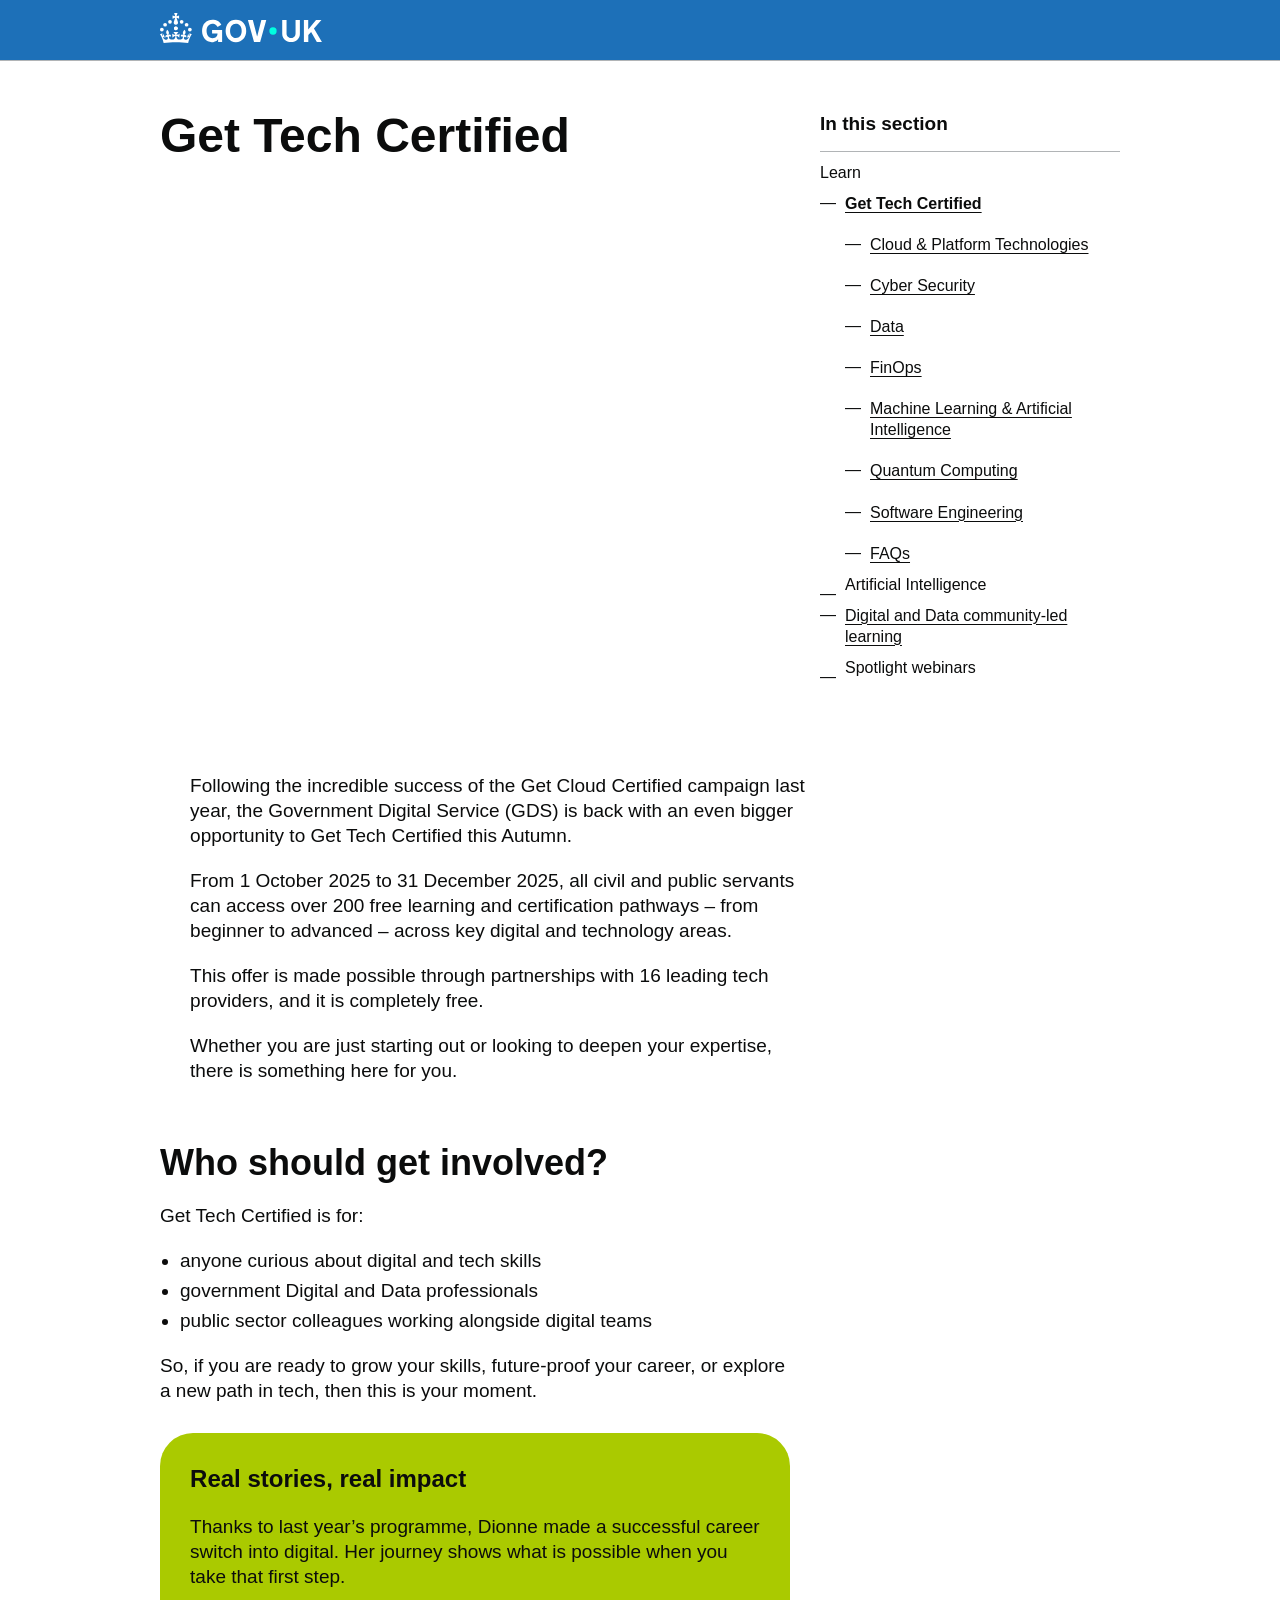
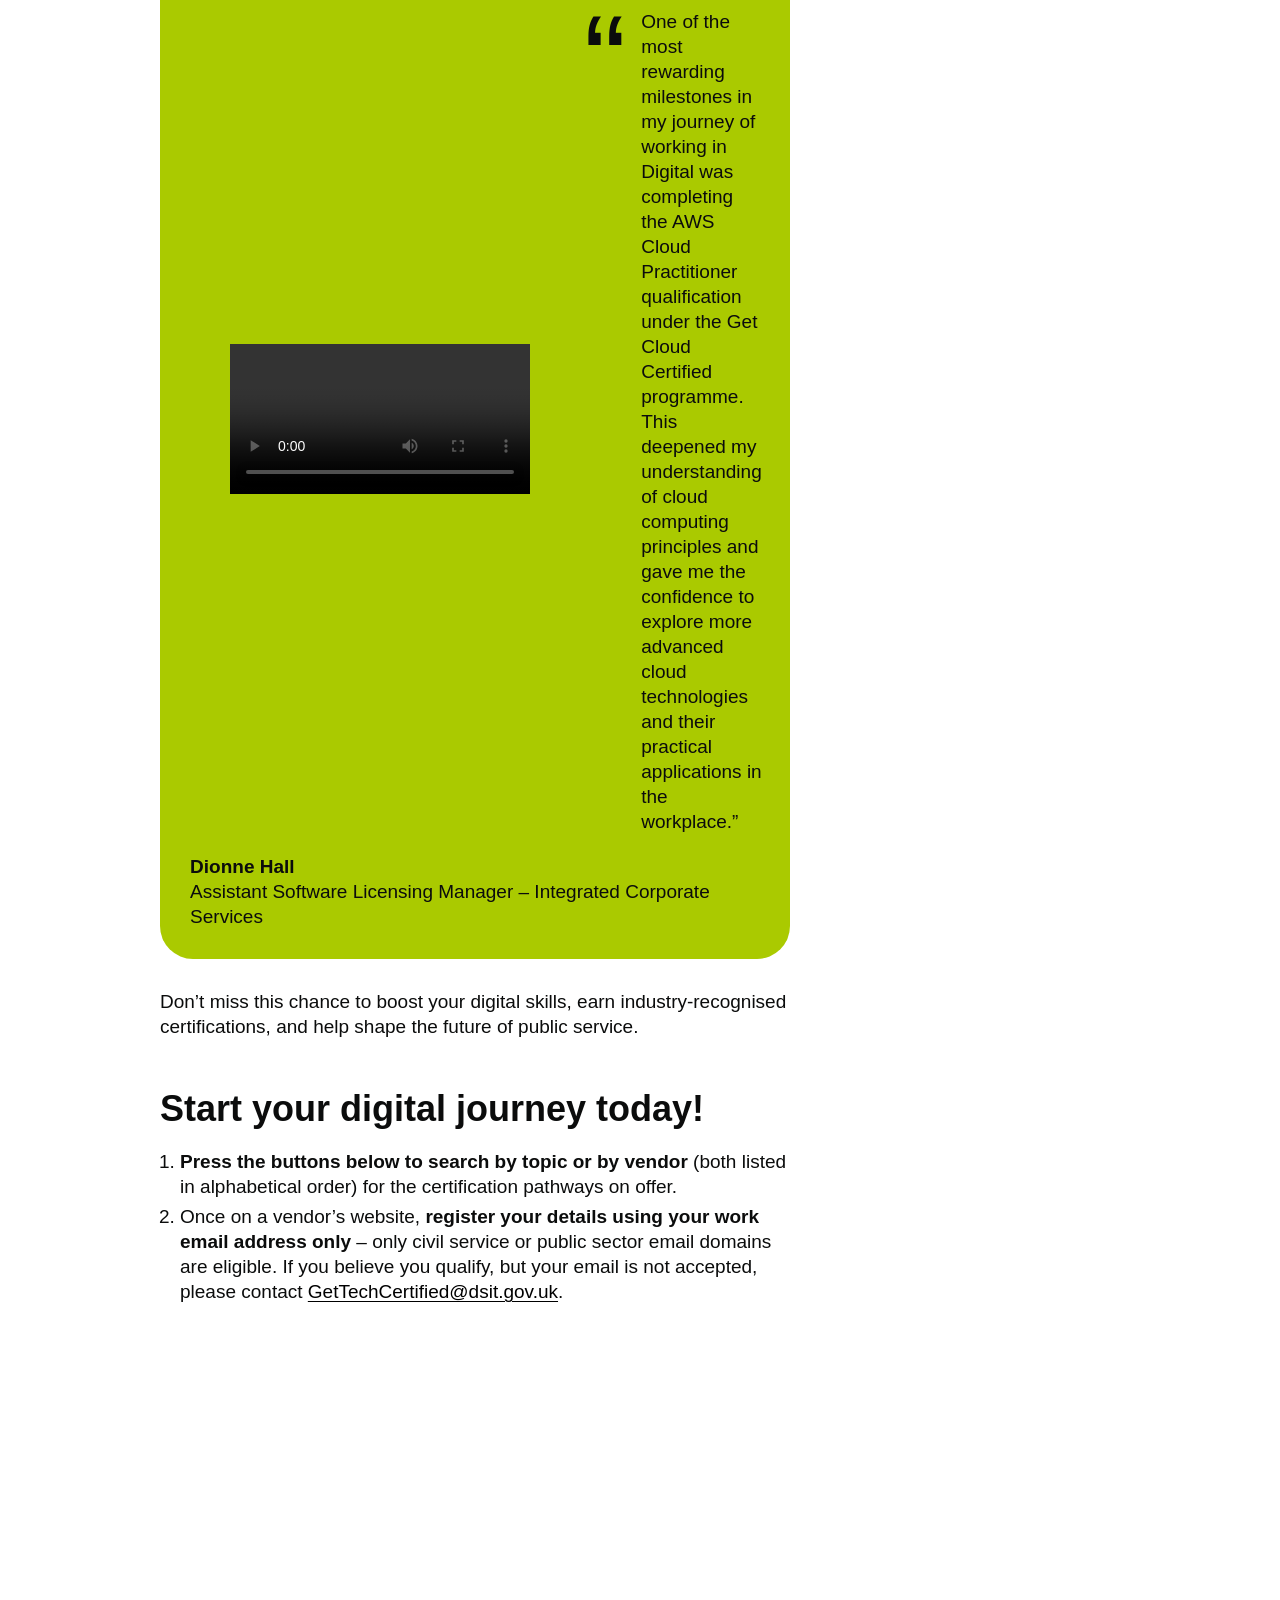
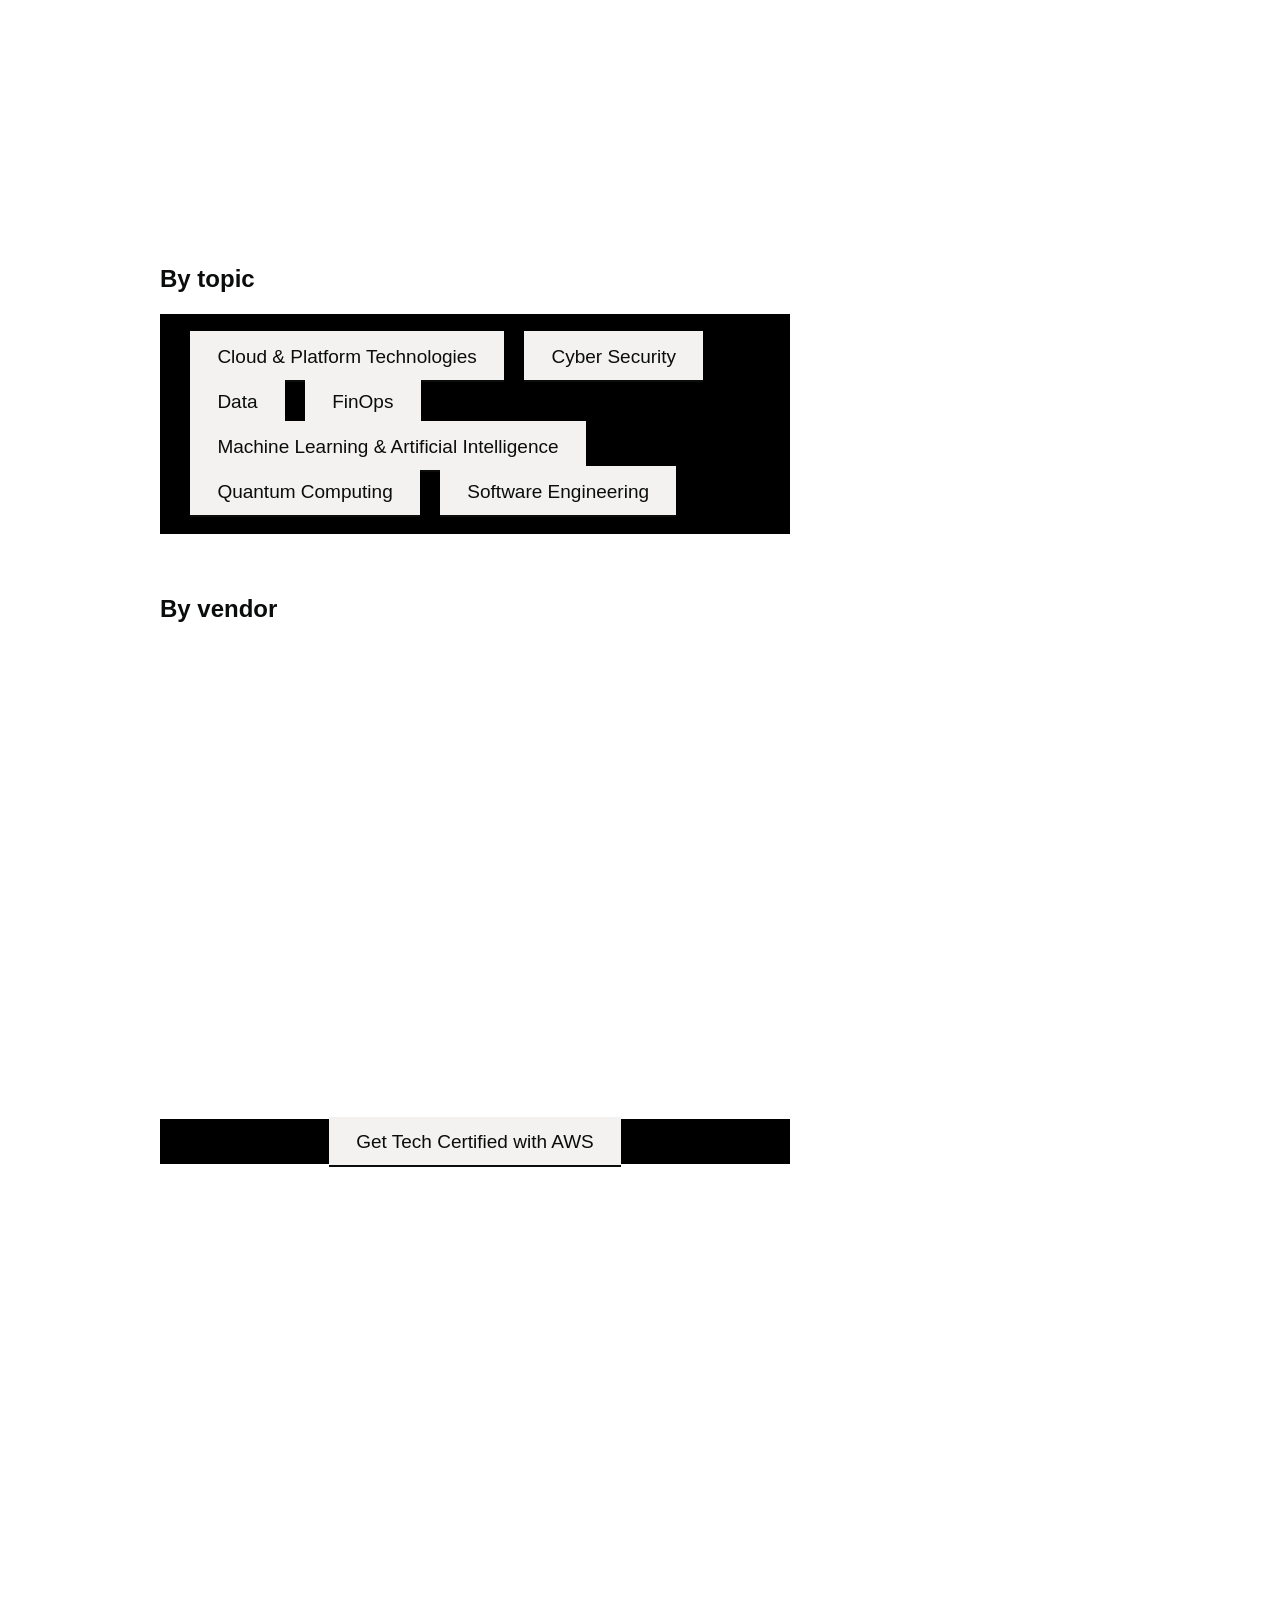
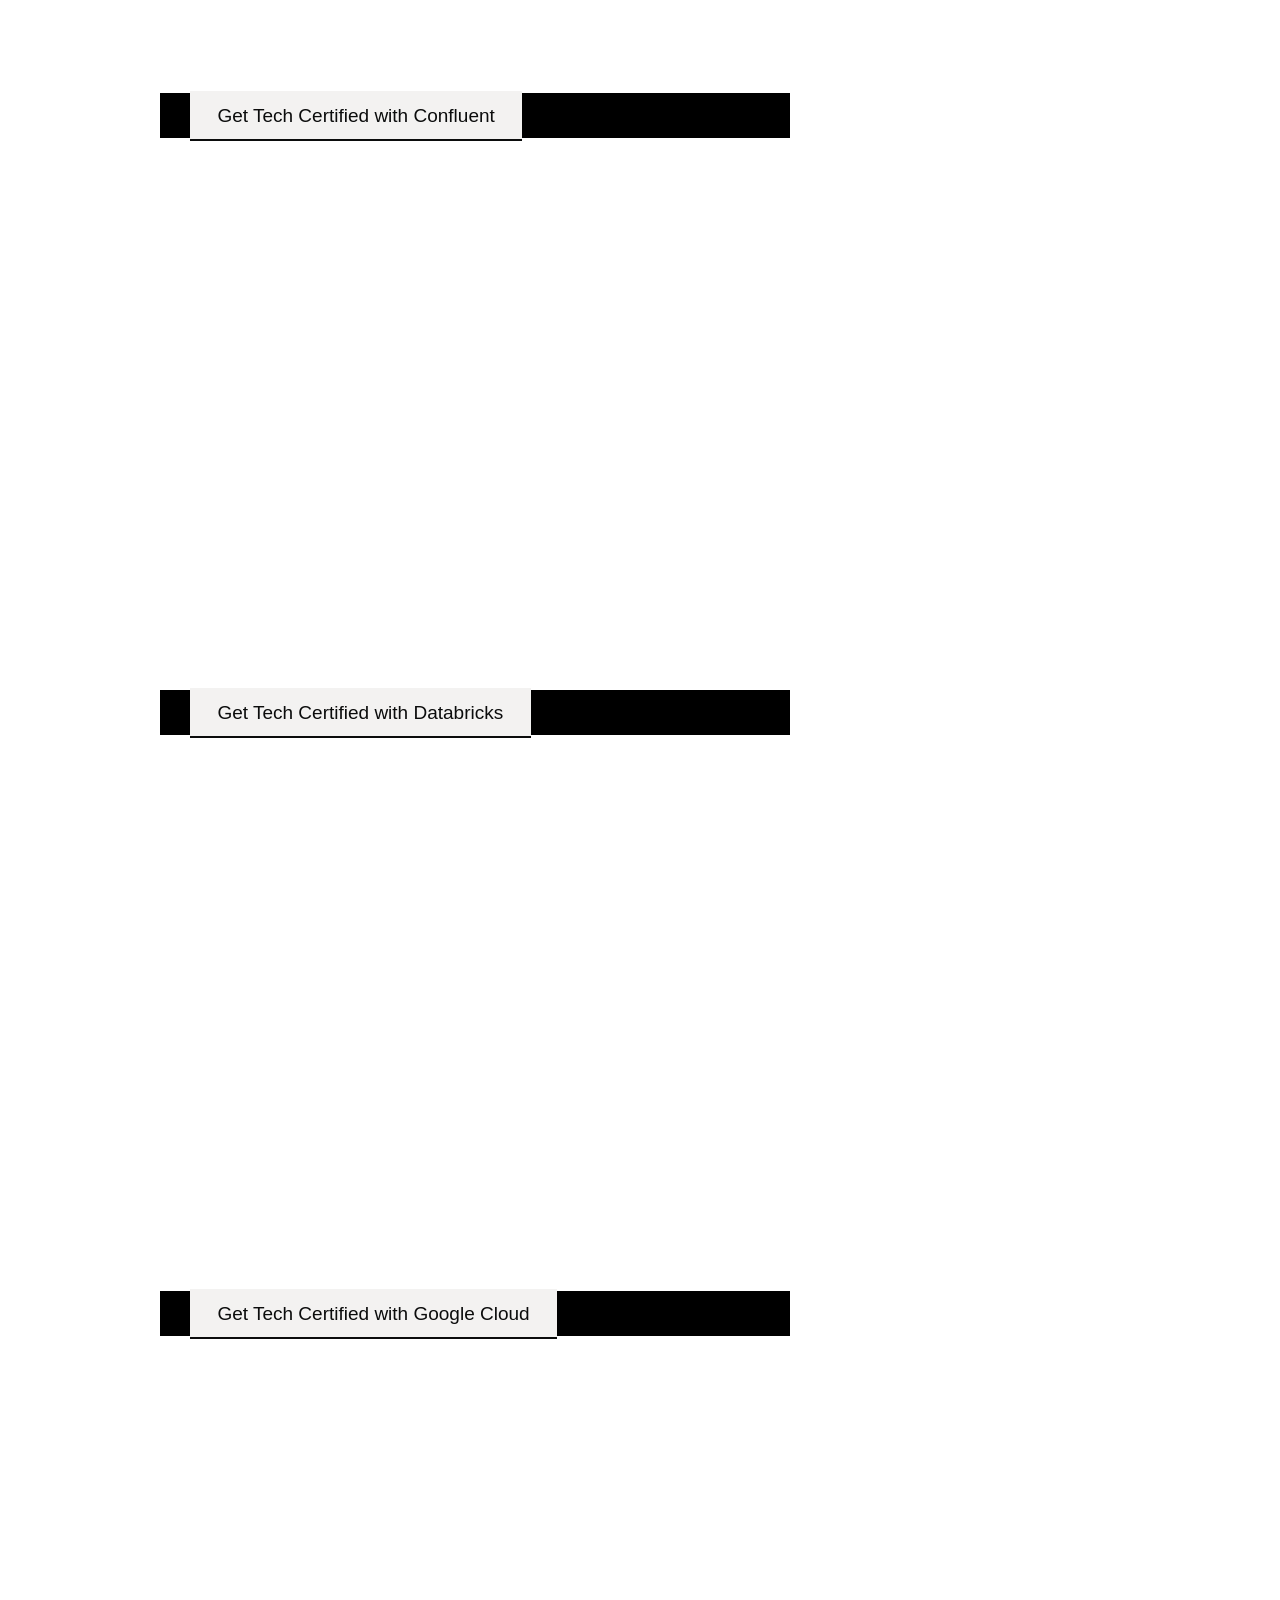
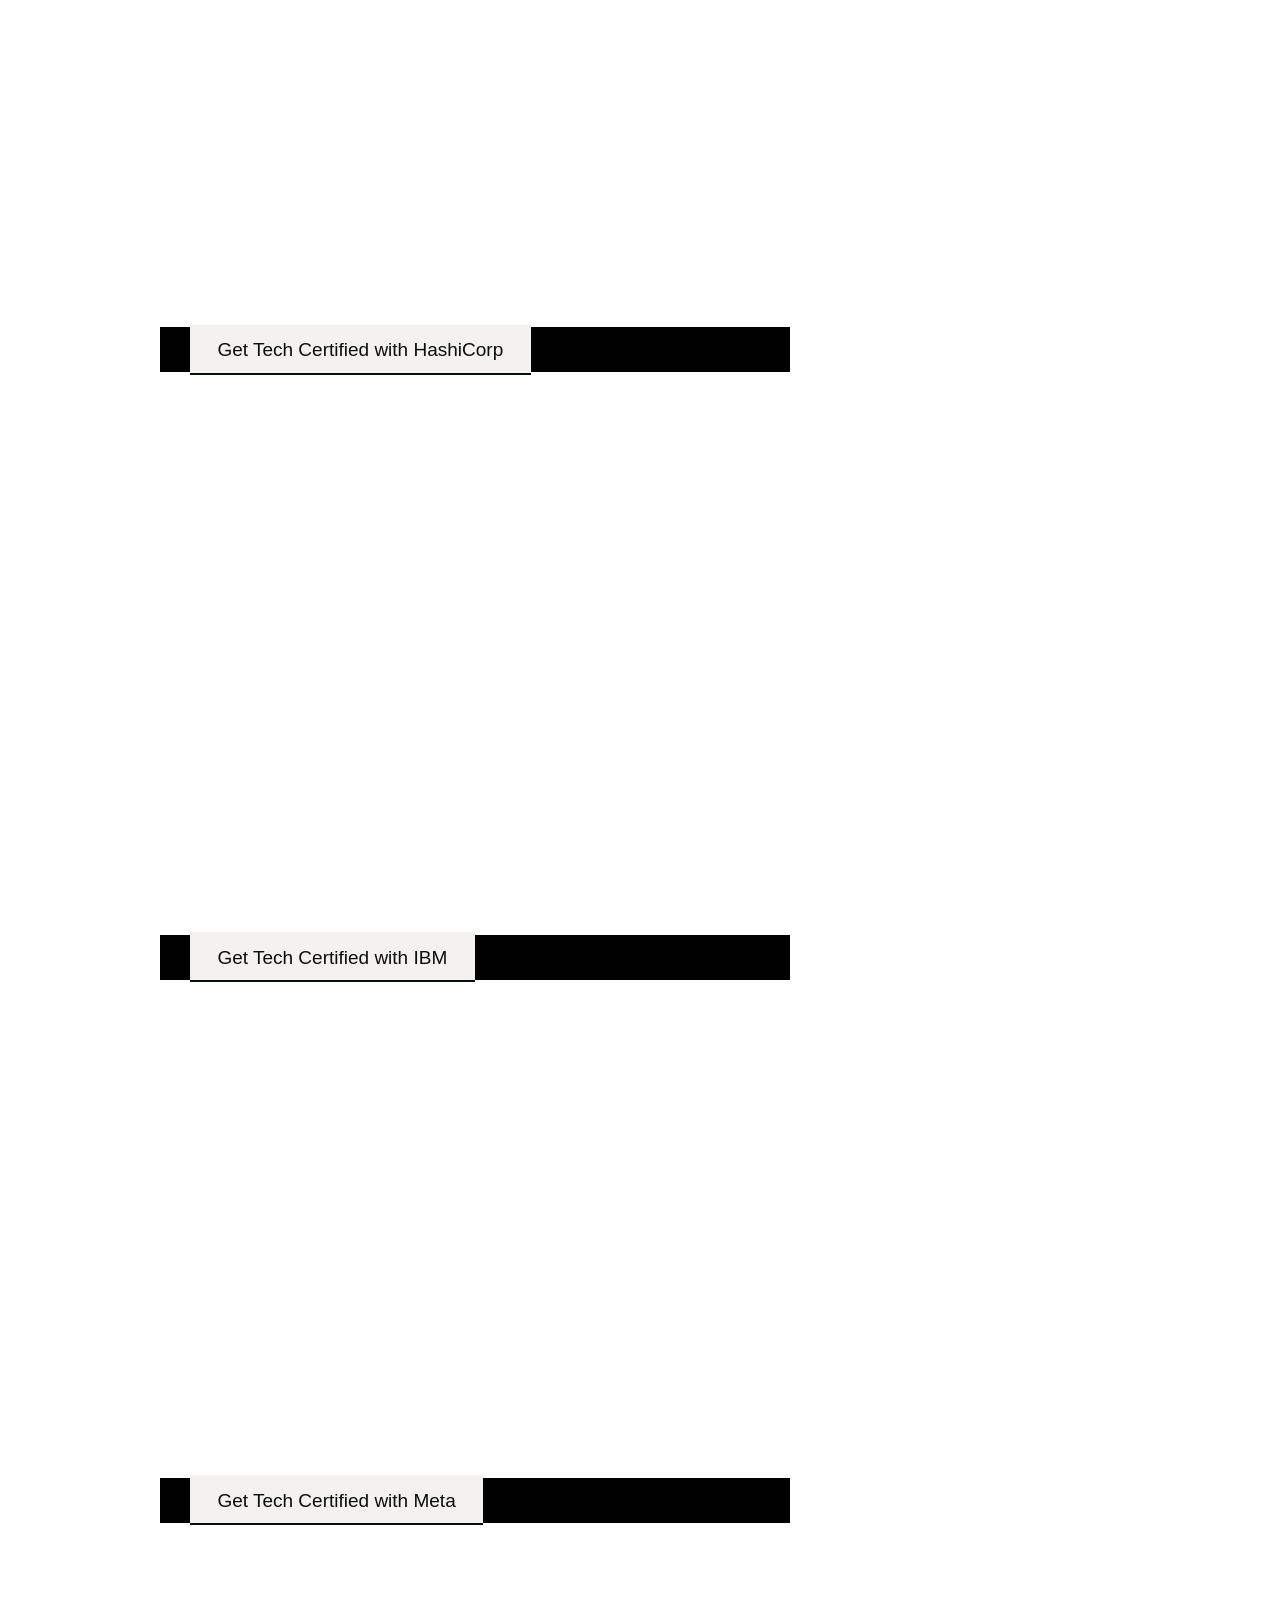
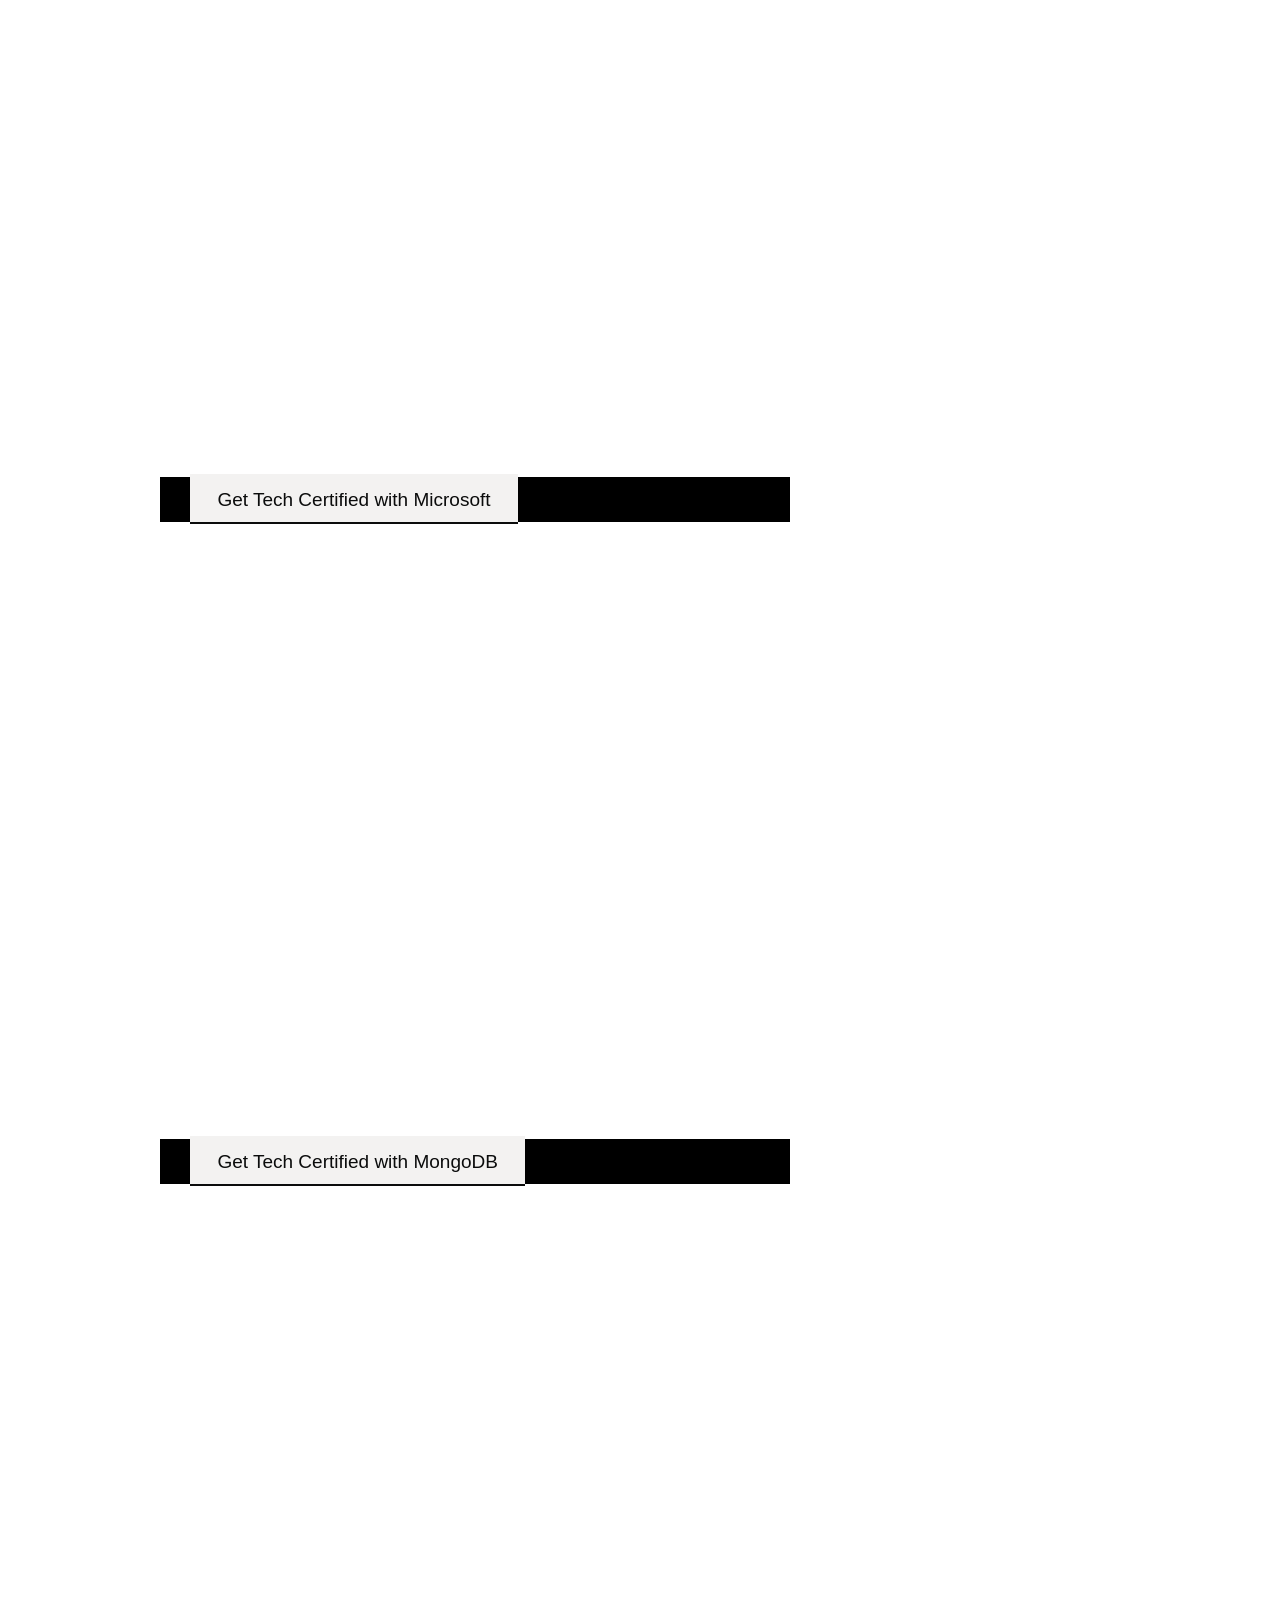
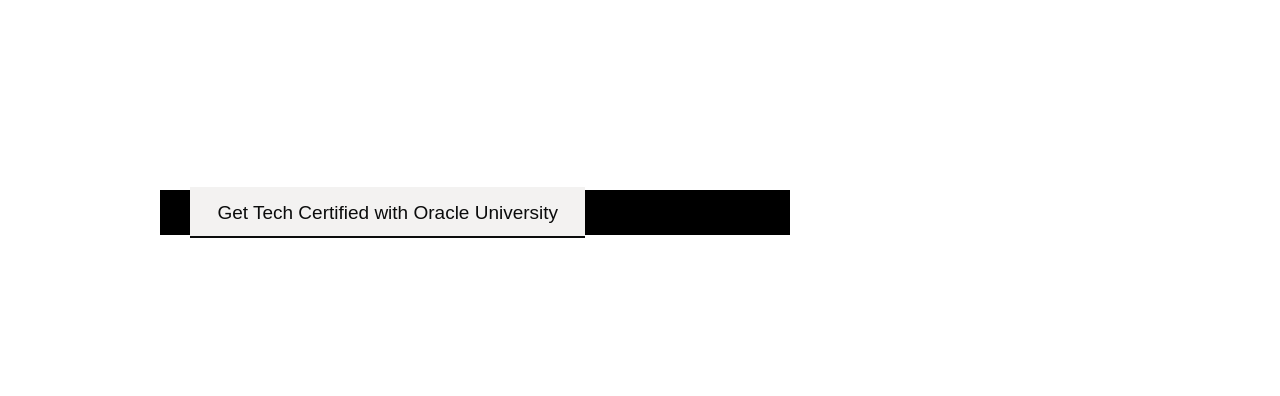
==== commit 71718568: "Delete WordPress navigation instead of commenting - Completely remove vMDC service navigation sectio" ====
--- a/index.html
+++ b/index.html
@@ -90,36 +90,10 @@
 </div><!-- /.govuk-header__container -->
 </div><!-- /.govuk-header -->
 <!-- NAVIGATION -->
-<section aria-label="Service information" class="govuk-service-navigation" data-module="govuk-service-navigation">
-<div class="govuk-width-container">
-<div class="govuk-service-navigation__container">
-<span class="govuk-service-navigation__service-name">
-<a class="govuk-service-navigation__link" href="https://manchesterdigitalcampus.campaign.gov.uk/">
-                    virtual Manchester Digital Campus (vMDC)                </a>
-</span>
-<nav aria-label="Menu" class="govuk-service-navigation__wrapper">
-<button aria-controls="navigation" aria-label="Show or hide Top Level Navigation" class="govuk-service-navigation__toggle govuk-js-service-navigation-toggle" hidden="" type="button">
-                    Menu                </button>
-<ul class="govuk-service-navigation__list" id="navigation"><li class="menu-item menu-item--home"><a href="https://manchesterdigitalcampus.campaign.gov.uk/">Home</a></li><li class="menu-item menu-item-type-post_type menu-item-object-page menu-item-139" id="menu-item-139"><a href="https://manchesterdigitalcampus.campaign.gov.uk/discover/">Discover</a></li>
-<li class="menu-item menu-item-type-post_type menu-item-object-page current-page-ancestor menu-item-102" id="menu-item-102"><a href="https://manchesterdigitalcampus.campaign.gov.uk/learn/">Learn</a></li>
-<li class="menu-item menu-item-type-post_type menu-item-object-page menu-item-103" id="menu-item-103"><a href="https://manchesterdigitalcampus.campaign.gov.uk/connect/">Connect</a></li>
-<li class="menu-item menu-item-type-post_type menu-item-object-page menu-item-101" id="menu-item-101"><a href="https://manchesterdigitalcampus.campaign.gov.uk/join/">Join</a></li>
-</ul> </nav>
-</div>
-</div>
-</section>
+
 </header>
 <div class="govuk-width-container">
-<nav aria-label="Breadcrumb" class="govuk-breadcrumbs govuk-breadcrumbs--collapse-on-mobile">
-<ol class="govuk-breadcrumbs__list">
-<li class="govuk-breadcrumbs__list-item">
-<a class="govuk-breadcrumbs__link" href="https://manchesterdigitalcampus.campaign.gov.uk/">Home</a>
-</li>
-<li class="govuk-breadcrumbs__list-item">
-<a class="govuk-breadcrumbs__link" href="https://manchesterdigitalcampus.campaign.gov.uk/learn/">Learn</a>
-</li>
-</ol>
-</nav>
+
 <main class="govuk-main-wrapper" id="main-content">
 <article>
 <div class="page__content page__content--has-secondary-nav [ govuk-grid-row ]">
@@ -166,13 +140,13 @@
 <figure class="wp-block-image aligncenter size-full"><img alt="Logo of text reading 'GET TECH CERTIFIED' with a design element of two orange lines connecting three orange dots. 'GET TECH CERTIFIED' is in dark blue." class="wp-image-1604" decoding="async" height="176" loading="lazy" sizes="(max-width: 500px) 100vw, 500px" src="./Get Tech Certified - virtual Manchester Digital Campus (vMDC)_files/vmdc-learn-get-tech-certified-logo2.png" srcset="https://manchesterdigitalcampus.campaign.gov.uk/wp-content/uploads/sites/226/2025/09/vmdc-learn-get-tech-certified-logo2.png 500w, https://manchesterdigitalcampus.campaign.gov.uk/wp-content/uploads/sites/226/2025/09/vmdc-learn-get-tech-certified-logo2-200x70.png 200w" width="500"/></figure>
 <h3 class="wp-block-heading"><strong>By topic</strong></h3>
 <div class="wp-block-buttons has-black-background-color has-background is-layout-flex wp-block-buttons-is-layout-flex" style="padding-top:var(--wp--preset--spacing--60);padding-right:var(--wp--preset--spacing--60);padding-bottom:var(--wp--preset--spacing--60);padding-left:var(--wp--preset--spacing--60)">
-<div class="wp-block-button has-custom-width wp-block-button__width-100 is-style-fill"><a class="wp-block-button__link wp-element-button" href="cloud.html"><span class="wp-block-button__inner">Cloud &amp; Platform Technologies</span></a></div>
-<div class="wp-block-button has-custom-width wp-block-button__width-100 is-style-fill"><a class="wp-block-button__link wp-element-button" href="cyber-security.html"><span class="wp-block-button__inner">Cyber Security</span></a></div>
-<div class="wp-block-button has-custom-width wp-block-button__width-100"><a class="wp-block-button__link wp-element-button" href="data.html"><span class="wp-block-button__inner">Data</span></a></div>
-<div class="wp-block-button has-custom-width wp-block-button__width-100"><a class="wp-block-button__link wp-element-button" href="finops.html"><span class="wp-block-button__inner">FinOps</span></a></div>
+<div class="wp-block-button has-custom-width wp-block-button__width-100 is-style-fill"><a class="wp-block-button__link wp-element-button" href="index.html"><span class="wp-block-button__inner">Cloud &amp; Platform Technologies</span></a></div>
+<div class="wp-block-button has-custom-width wp-block-button__width-100 is-style-fill"><a class="wp-block-button__link wp-element-button" href="index.html"><span class="wp-block-button__inner">Cyber Security</span></a></div>
+<div class="wp-block-button has-custom-width wp-block-button__width-100"><a class="wp-block-button__link wp-element-button" href="index.html"><span class="wp-block-button__inner">Data</span></a></div>
+<div class="wp-block-button has-custom-width wp-block-button__width-100"><a class="wp-block-button__link wp-element-button" href="index.html"><span class="wp-block-button__inner">FinOps</span></a></div>
 <div class="wp-block-button has-custom-width wp-block-button__width-100"><a class="wp-block-button__link wp-element-button" href="index.html"><span class="wp-block-button__inner">Machine Learning &amp; Artificial Intelligence</span></a></div>
-<div class="wp-block-button has-custom-width wp-block-button__width-100"><a class="wp-block-button__link wp-element-button" href="quantum-computing.html"><span class="wp-block-button__inner">Quantum Computing</span></a></div>
-<div class="wp-block-button has-custom-width wp-block-button__width-100"><a class="wp-block-button__link wp-element-button" href="software-engineering.html"><span class="wp-block-button__inner">Software Engineering</span></a></div>
+<div class="wp-block-button has-custom-width wp-block-button__width-100"><a class="wp-block-button__link wp-element-button" href="index.html"><span class="wp-block-button__inner">Quantum Computing</span></a></div>
+<div class="wp-block-button has-custom-width wp-block-button__width-100"><a class="wp-block-button__link wp-element-button" href="index.html"><span class="wp-block-button__inner">Software Engineering</span></a></div>
 </div>
 <h3 class="wp-block-heading"><strong>By vendor</strong></h3>
 <div aria-hidden="true" class="wp-block-spacer" style="height:3px"></div>
@@ -250,7 +224,7 @@
 <div class="wp-block-button has-custom-width wp-block-button__width-100"><a class="wp-block-button__link wp-element-button" href="https://hartreetraining.stfc.ac.uk/moodle/local/hartree/index.php" rel="noreferrer noopener" target="_blank"><span class="wp-block-button__inner">Get Tech Certified with STFC Hartree Centre</span></a></div>
 </div>
 <figure class="wp-block-image aligncenter size-full is-resized"><a href="https://wso2.com/training/certification/gov-uk/" rel="noreferrer noopener" target="_blank"><img alt="WS02 company logo." class="wp-image-1596" decoding="async" height="737" loading="lazy" sizes="(max-width: 1530px) 100vw, 1530px" src="./Get Tech Certified - virtual Manchester Digital Campus (vMDC)_files/vmdc-learn-get-tech-certified-vendor-wso2.png" srcset="https://manchesterdigitalcampus.campaign.gov.uk/wp-content/uploads/sites/226/2025/09/vmdc-learn-get-tech-certified-vendor-wso2.png 1530w, https://manchesterdigitalcampus.campaign.gov.uk/wp-content/uploads/sites/226/2025/09/vmdc-learn-get-tech-certified-vendor-wso2-768x370.png 768w, https://manchesterdigitalcampus.campaign.gov.uk/wp-content/uploads/sites/226/2025/09/vmdc-learn-get-tech-certified-vendor-wso2-200x96.png 200w, https://manchesterdigitalcampus.campaign.gov.uk/wp-content/uploads/sites/226/2025/09/vmdc-learn-get-tech-certified-vendor-wso2-1000x482.png 1000w" style="width:528px;height:auto" width="1530"/></a></figure>
-<p class="has-text-align-center"><strong><a href="https://manchesterdigitalcampus.campaign.gov.uk/wp-content/uploads/sites/226/2025/09/WS02-Training-and-Certification-Sign-Up-Process-UK-Government-Employees.docx" rel="noreferrer noopener" target="_blank">Download the sign-up process Word document</a></strong></p>
+<p class="has-text-align-center"><strong><span>Download the sign-up process Word document</span></strong></p>
 <div class="wp-block-buttons has-black-background-color has-background is-layout-flex wp-block-buttons-is-layout-flex" style="padding-top:var(--wp--preset--spacing--20);padding-right:var(--wp--preset--spacing--60);padding-bottom:var(--wp--preset--spacing--20);padding-left:var(--wp--preset--spacing--60)">
 <div class="wp-block-button has-custom-width wp-block-button__width-100"><a class="wp-block-button__link wp-element-button" href="https://wso2.com/training/certification/gov-uk/" rel="noreferrer noopener" target="_blank"><span class="wp-block-button__inner">Get Tech Certified with WSO2</span></a></div>
 </div>
@@ -262,7 +236,7 @@
 <h2 class="govuk-!-font-size-19">In this section</h2>
 <nav aria-label="Section links">
 <ul class="secondary-navigation__items">
-<li class="page_item page-item-96 page_item_has_children current_page_ancestor current_page_parent"><a href="https://manchesterdigitalcampus.campaign.gov.uk/learn/">Learn</a><ul class="children"><li class="page_item page-item-29 page_item_has_children current_page_item"><a aria-current="page" href="index.html">Get Tech Certified</a><ul class="children"><li class="page_item page-item-1803"><a href="cloud.html">Cloud &amp; Platform Technologies</a></li><li class="page_item page-item-1816"><a href="cyber-security.html">Cyber Security</a></li><li class="page_item page-item-1765"><a href="data.html">Data</a></li><li class="page_item page-item-1821"><a href="finops.html">FinOps</a></li><li class="page_item page-item-1826"><a href="index.html">Machine Learning &amp; Artificial Intelligence</a></li><li class="page_item page-item-1823"><a href="quantum-computing.html">Quantum Computing</a></li><li class="page_item page-item-1829"><a href="software-engineering.html">Software Engineering</a></li><li class="page_item page-item-982"><a href="faqs.html">FAQs</a></li></ul></li><li class="page_item page-item-669"><a href="https://manchesterdigitalcampus.campaign.gov.uk/learn/artificial-intelligence/">Artificial Intelligence</a></li><li class="page_item page-item-356"><a href="data.html">Digital and Data community-led learning</a></li><li class="page_item page-item-360"><a href="https://manchesterdigitalcampus.campaign.gov.uk/learn/spotlight-webinars/">Spotlight webinars</a></li></ul></li> </ul>
+<li class="page_item page-item-96 page_item_has_children current_page_ancestor current_page_parent"><span>Learn</span><ul class="children"><li class="page_item page-item-29 page_item_has_children current_page_item"><a aria-current="page" href="index.html">Get Tech Certified</a><ul class="children"><li class="page_item page-item-1803"><a href="cloud.html">Cloud &amp; Platform Technologies</a></li><li class="page_item page-item-1816"><a href="cyber-security.html">Cyber Security</a></li><li class="page_item page-item-1765"><a href="data.html">Data</a></li><li class="page_item page-item-1821"><a href="finops.html">FinOps</a></li><li class="page_item page-item-1826"><a href="machine-learning-ai.html">Machine Learning &amp; Artificial Intelligence</a></li><li class="page_item page-item-1823"><a href="quantum-computing.html">Quantum Computing</a></li><li class="page_item page-item-1829"><a href="software-engineering.html">Software Engineering</a></li><li class="page_item page-item-982"><a href="faqs.html">FAQs</a></li></ul></li><li class="page_item page-item-669"><span>Artificial Intelligence</span></li><li class="page_item page-item-356"><a href="#" onclick="return false;">Digital and Data community-led learning</a></li><li class="page_item page-item-360"><span>Spotlight webinars</span></li></ul></li> </ul>
 </nav>
 </div><!-- /.secondary-navigation -->
 </div><!-- /.govuk-grid-column-one-third -->
@@ -288,10 +262,10 @@
 <div class="govuk-footer__meta">
 <div class="govuk-footer__meta-item govuk-footer__meta-item--grow">
 <h2 class="govuk-visually-hidden">Footer menu</h2>
-<ul class="govuk-footer__inline-list" id="menu-footermenu"><li class="menu-item menu-item-type-post_type menu-item-object-page menu-item-185" id="menu-item-185"><a href="https://manchesterdigitalcampus.campaign.gov.uk/accessibility-statement/">Accessibility Statement</a></li>
-<li class="menu-item menu-item-type-post_type menu-item-object-page menu-item-2158" id="menu-item-2158"><a href="https://manchesterdigitalcampus.campaign.gov.uk/privacy-notice/">Privacy Notice</a></li>
-<li class="menu-item menu-item-type-post_type menu-item-object-page menu-item-2157" id="menu-item-2157"><a href="https://manchesterdigitalcampus.campaign.gov.uk/cookie-details/">Cookie Details</a></li>
-<li class="menu-item menu-item-type-post_type menu-item-object-page menu-item-2159" id="menu-item-2159"><a href="https://manchesterdigitalcampus.campaign.gov.uk/__trashed/">Cookie Settings</a></li>
+<ul class="govuk-footer__inline-list" id="menu-footermenu"><li class="menu-item menu-item-type-post_type menu-item-object-page menu-item-185" id="menu-item-185">Accessibility Statement</li>
+<li class="menu-item menu-item-type-post_type menu-item-object-page menu-item-2158" id="menu-item-2158">Privacy Notice</li>
+<li class="menu-item menu-item-type-post_type menu-item-object-page menu-item-2157" id="menu-item-2157">Cookie Details</li>
+<li class="menu-item menu-item-type-post_type menu-item-object-page menu-item-2159" id="menu-item-2159">Cookie Settings</li>
 </ul> <svg aria-hidden="true" class="govuk-footer__licence-logo" focusable="false" height="17" viewbox="0 0 483.2 195.7" width="41" xmlns="http://www.w3.org/2000/svg">
 <path d="M421.5 142.8V.1l-50.7 32.3v161.1h112.4v-50.7zm-122.3-9.6A47.12 47.12 0 0 1 221 97.8c0-26 21.1-47.1 47.1-47.1 16.7 0 31.4 8.7 39.7 21.8l42.7-27.2A97.63 97.63 0 0 0 268.1 0c-36.5 0-68.3 20.1-85.1 49.7A98 98 0 0 0 97.8 0C43.9 0 0 43.9 0 97.8s43.9 97.8 97.8 97.8c36.5 0 68.3-20.1 85.1-49.7a97.76 97.76 0 0 0 149.6 25.4l19.4 22.2h3v-87.8h-80l24.3 27.5zM97.8 145c-26 0-47.1-21.1-47.1-47.1s21.1-47.1 47.1-47.1 47.2 21 47.2 47S123.8 145 97.8 145" fill="currentColor"></path>
 </svg>
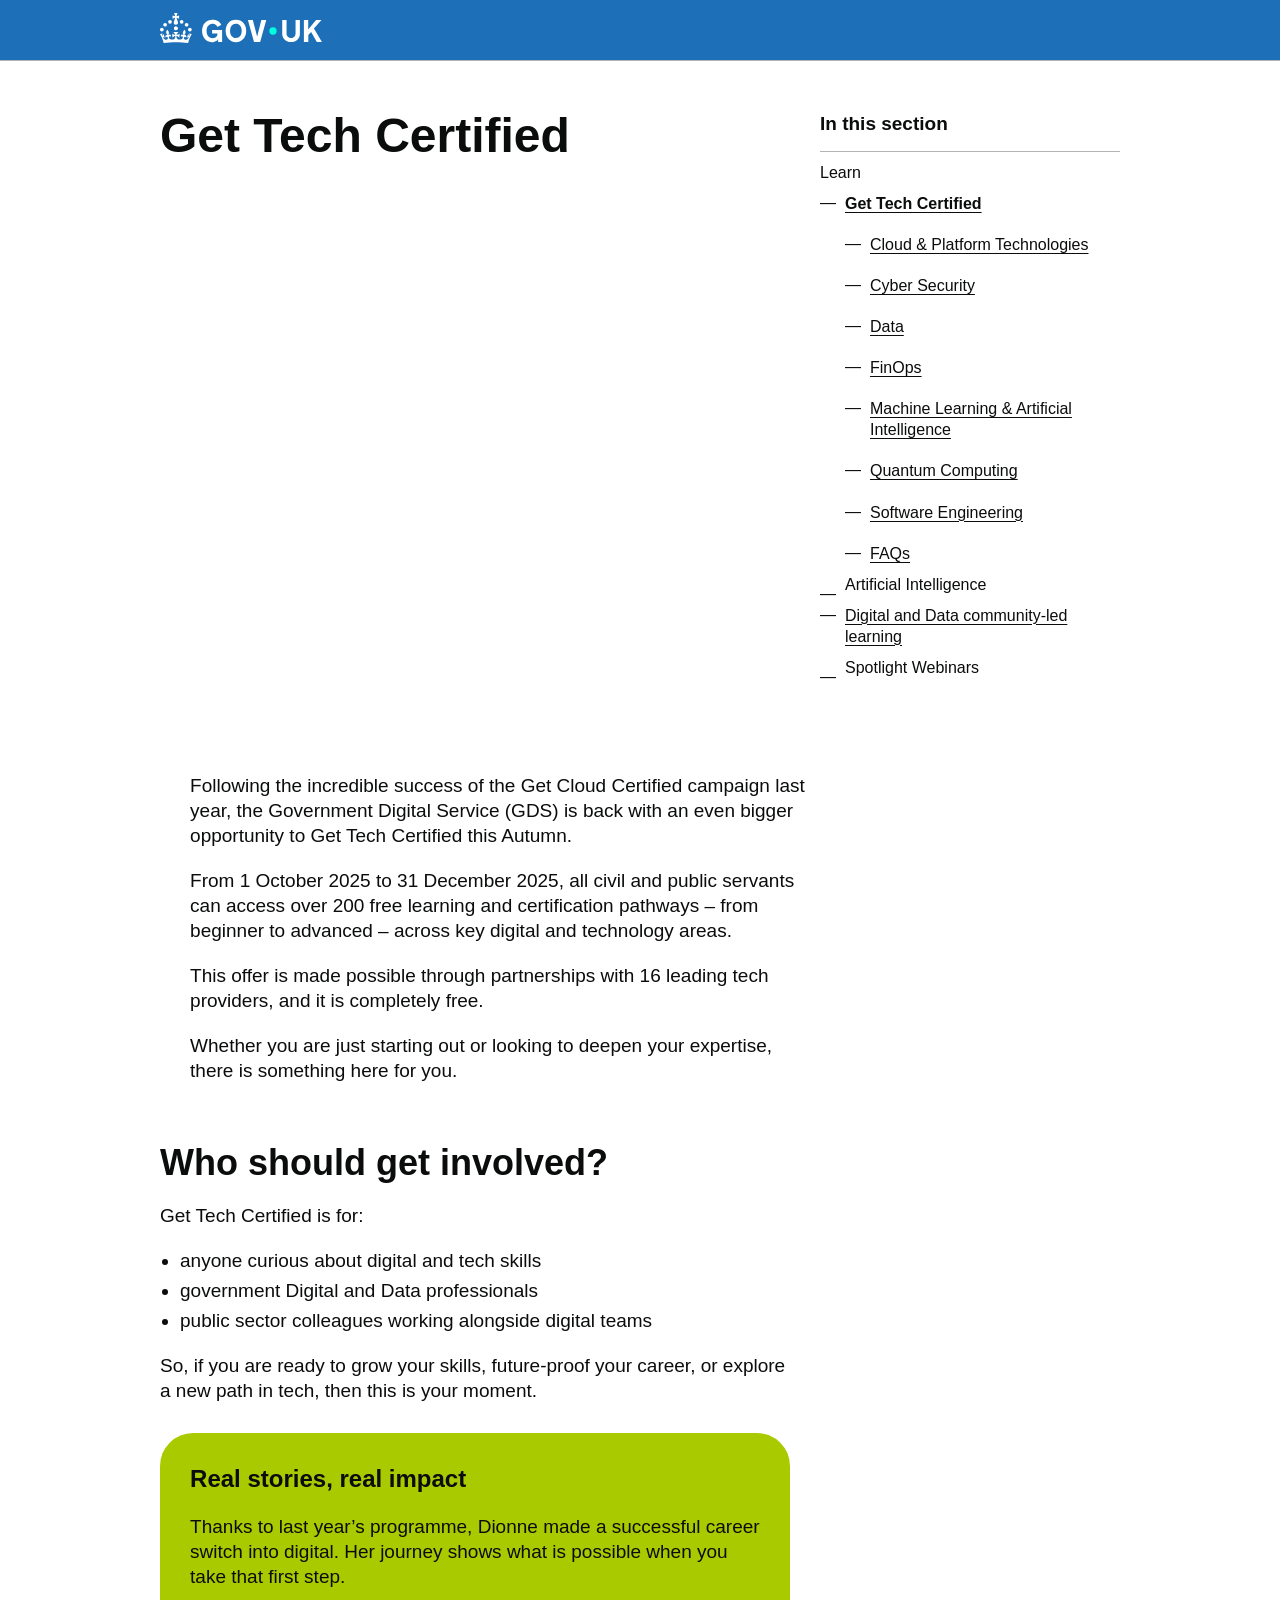
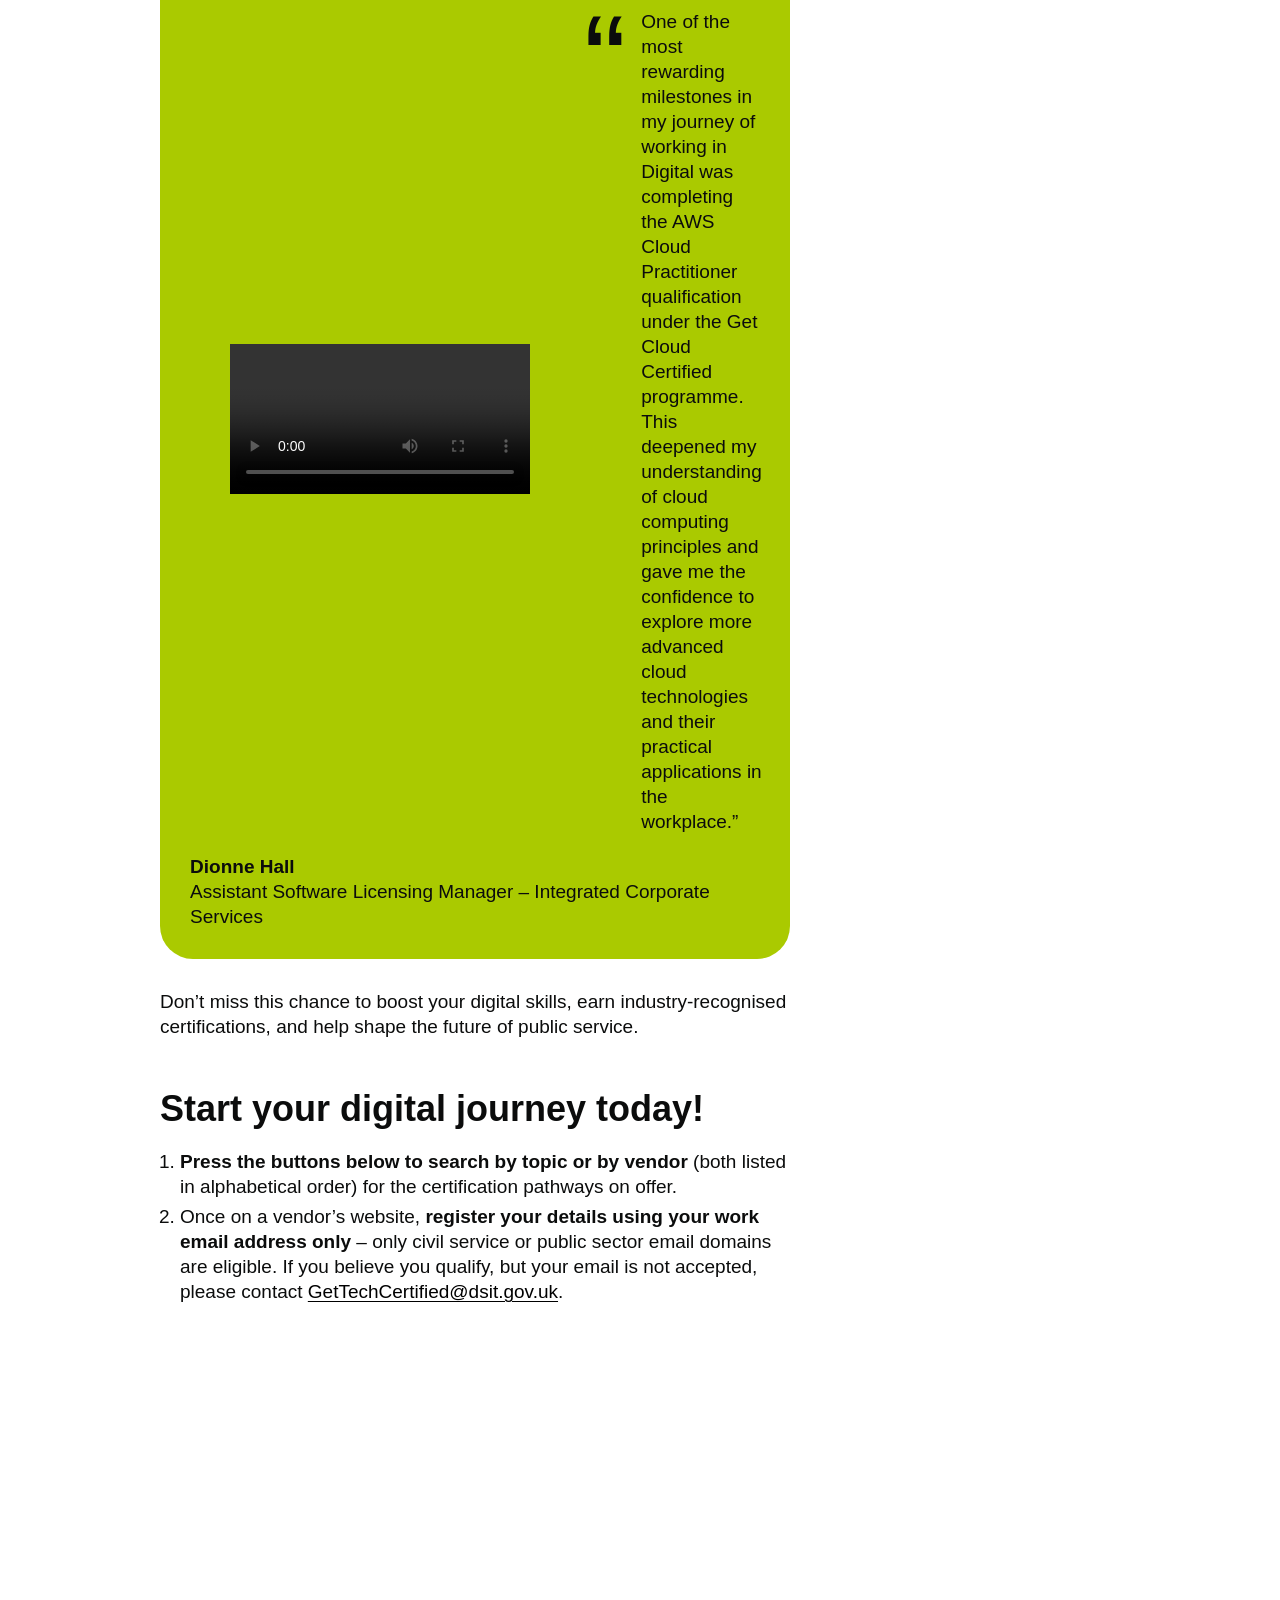
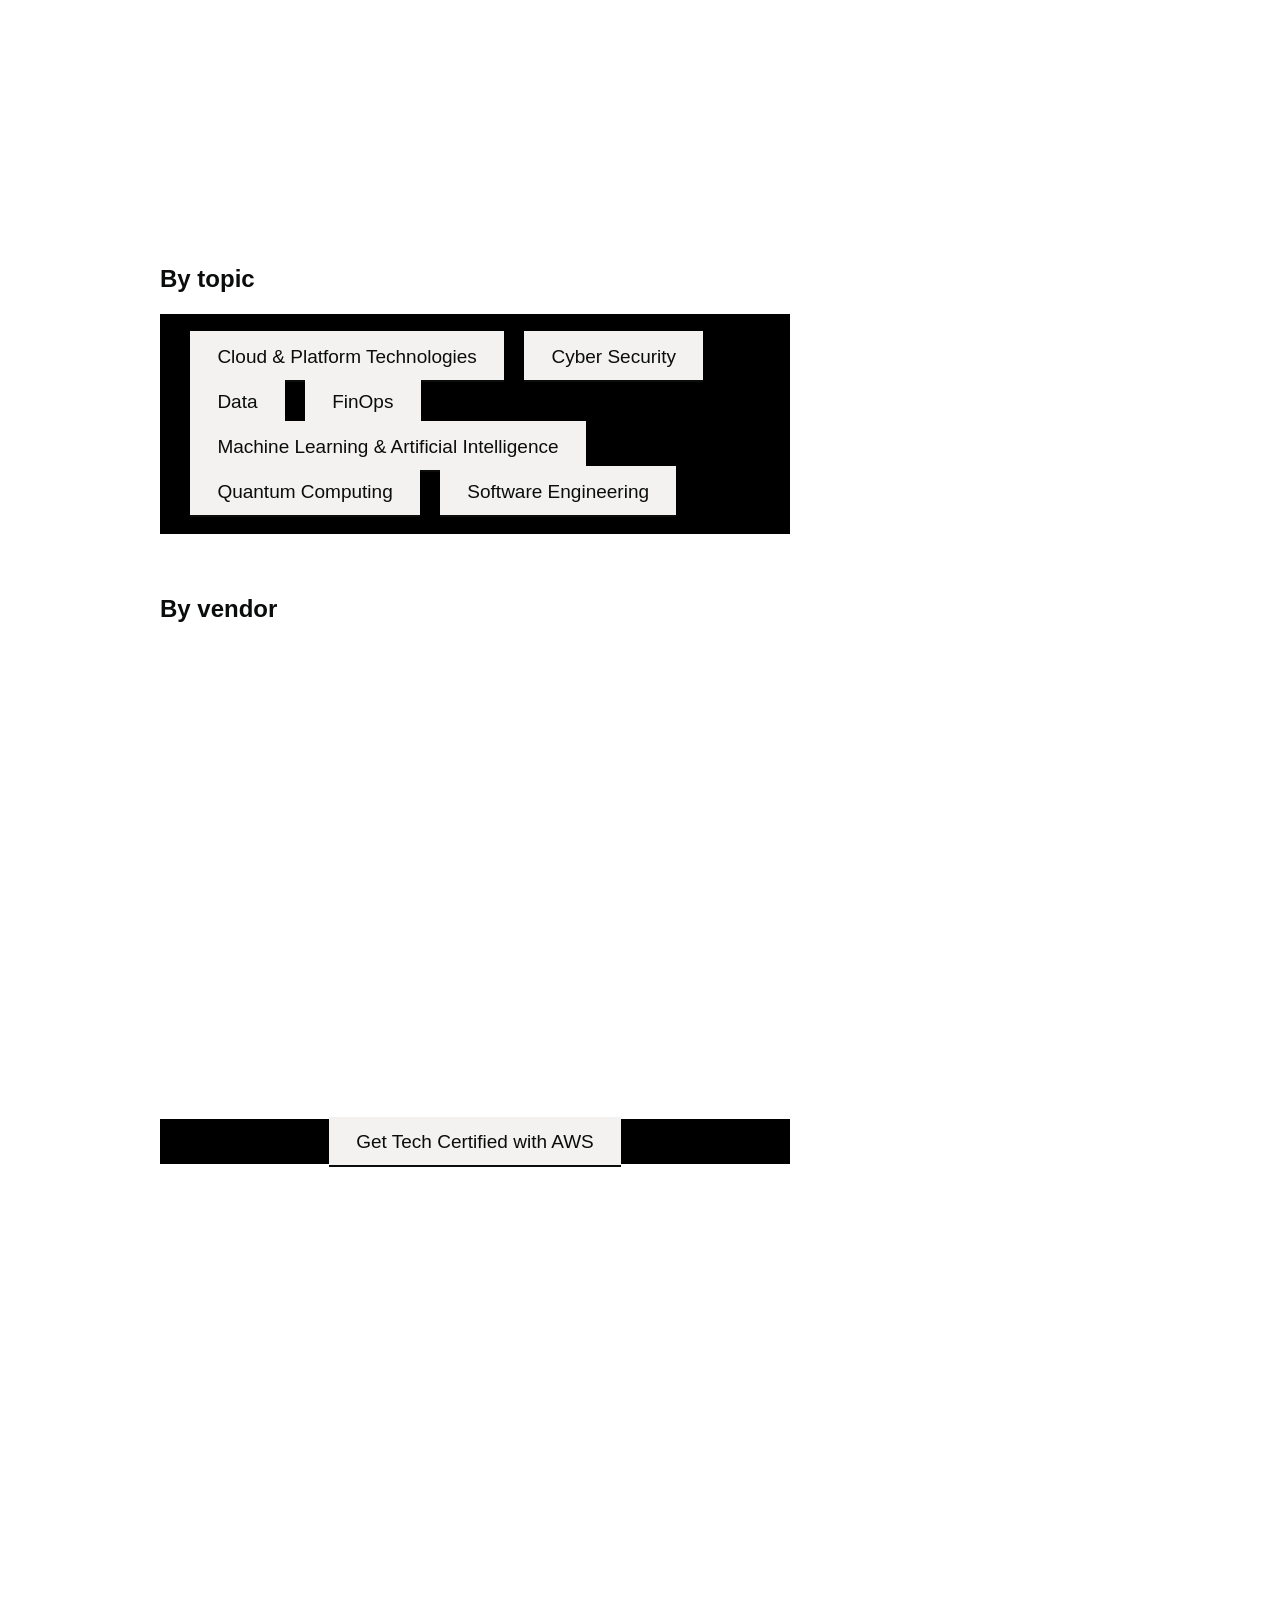
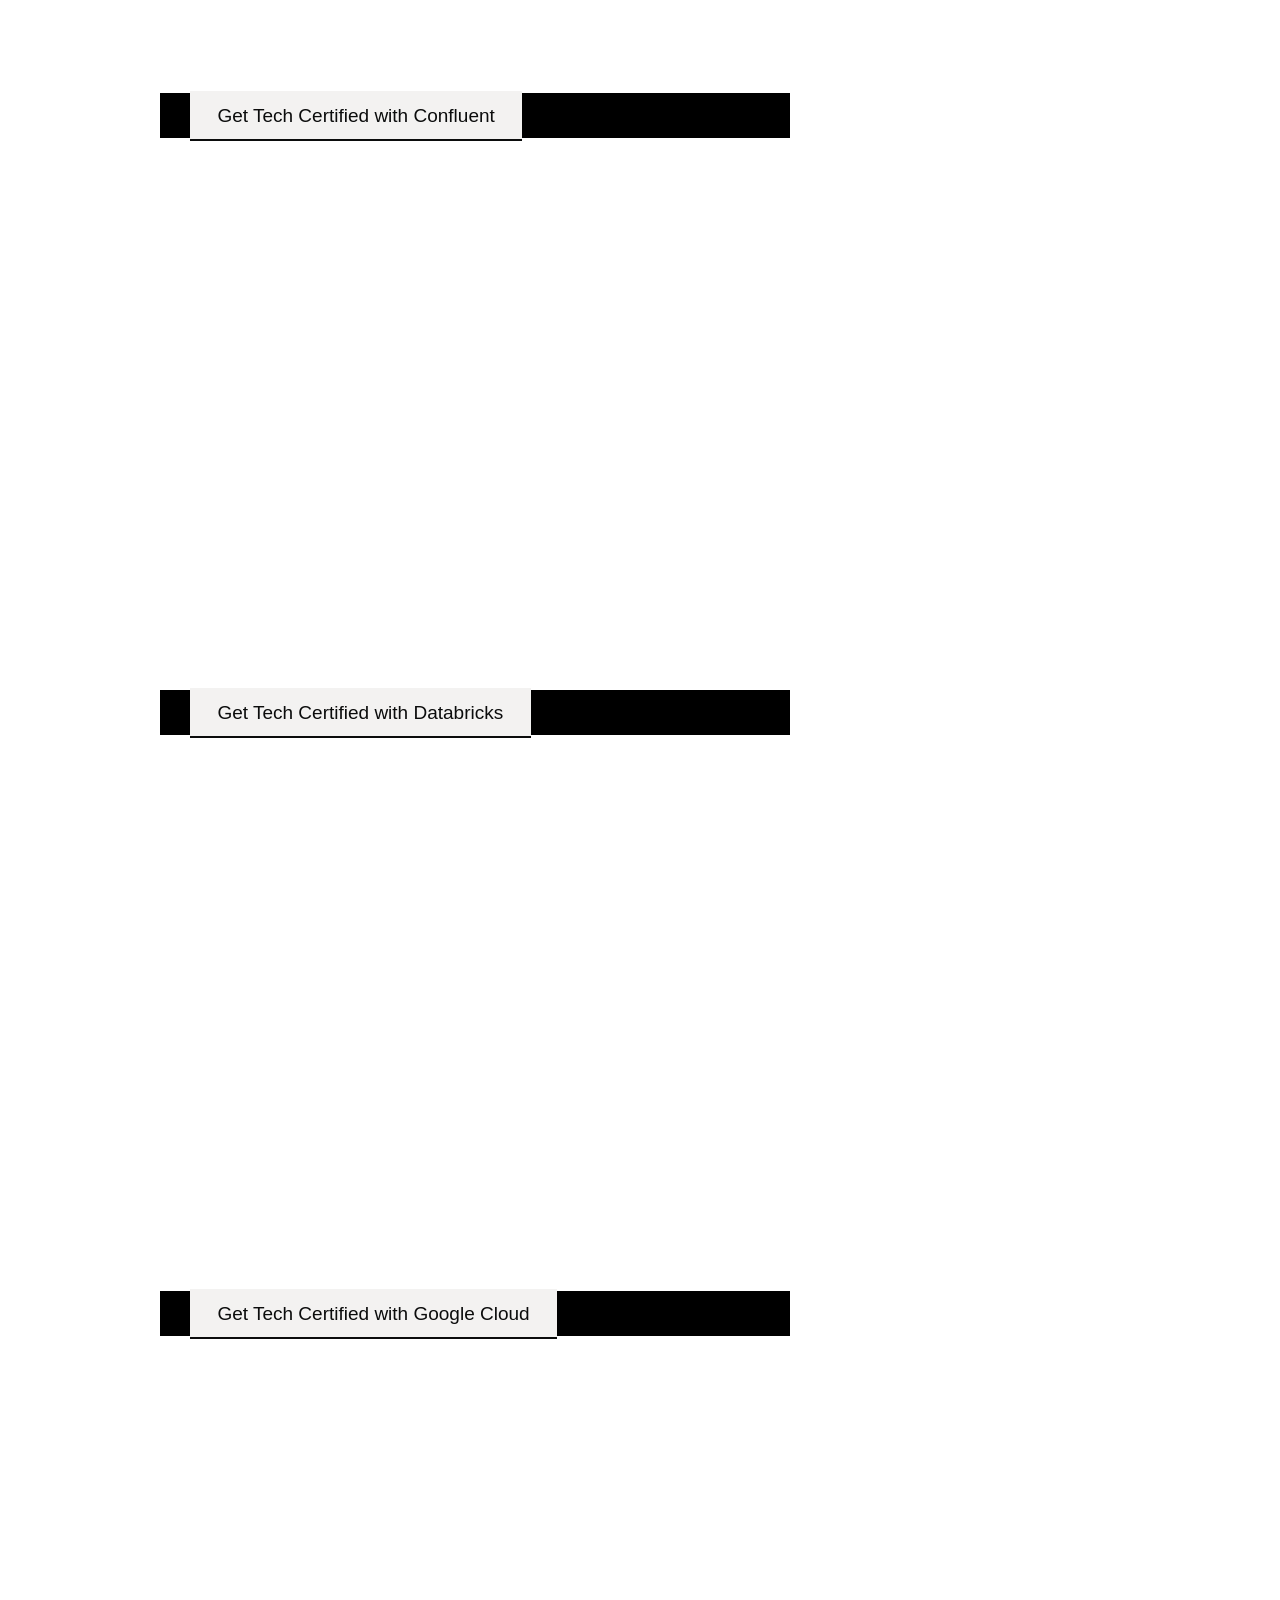
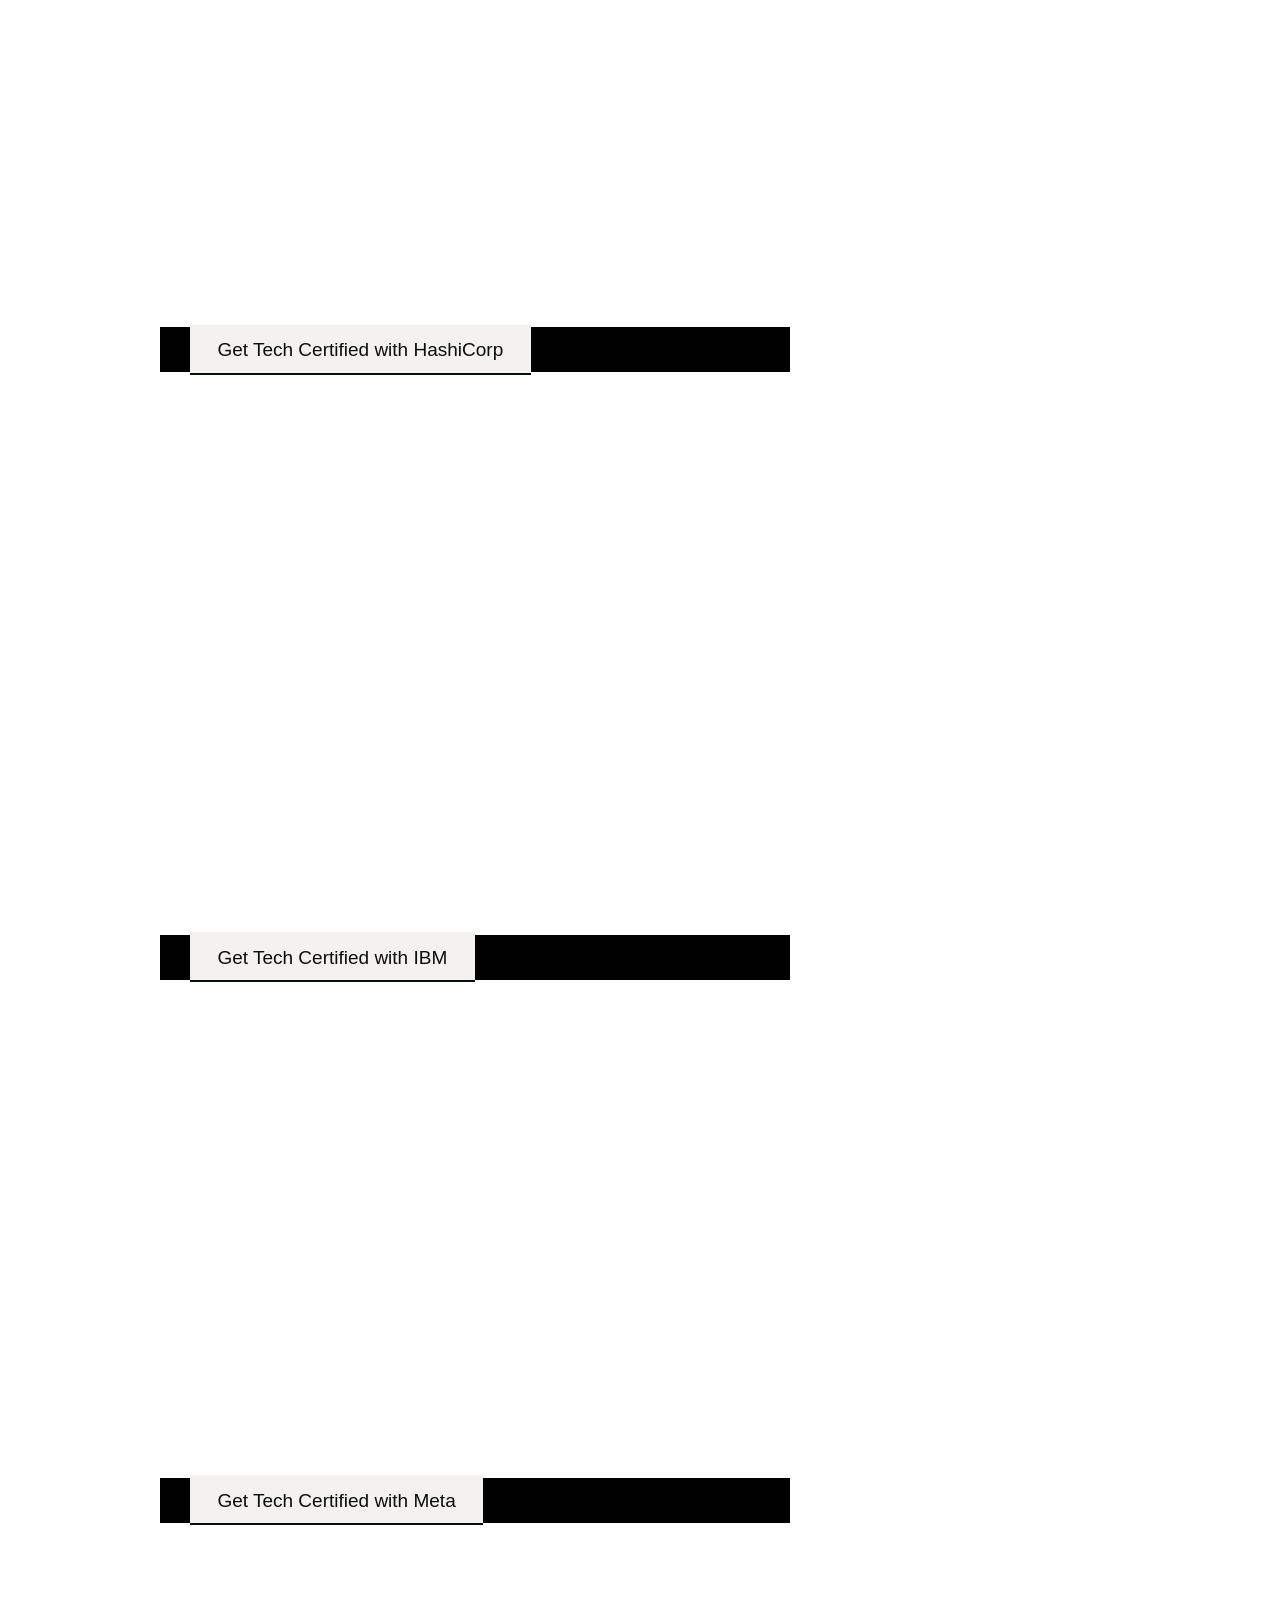
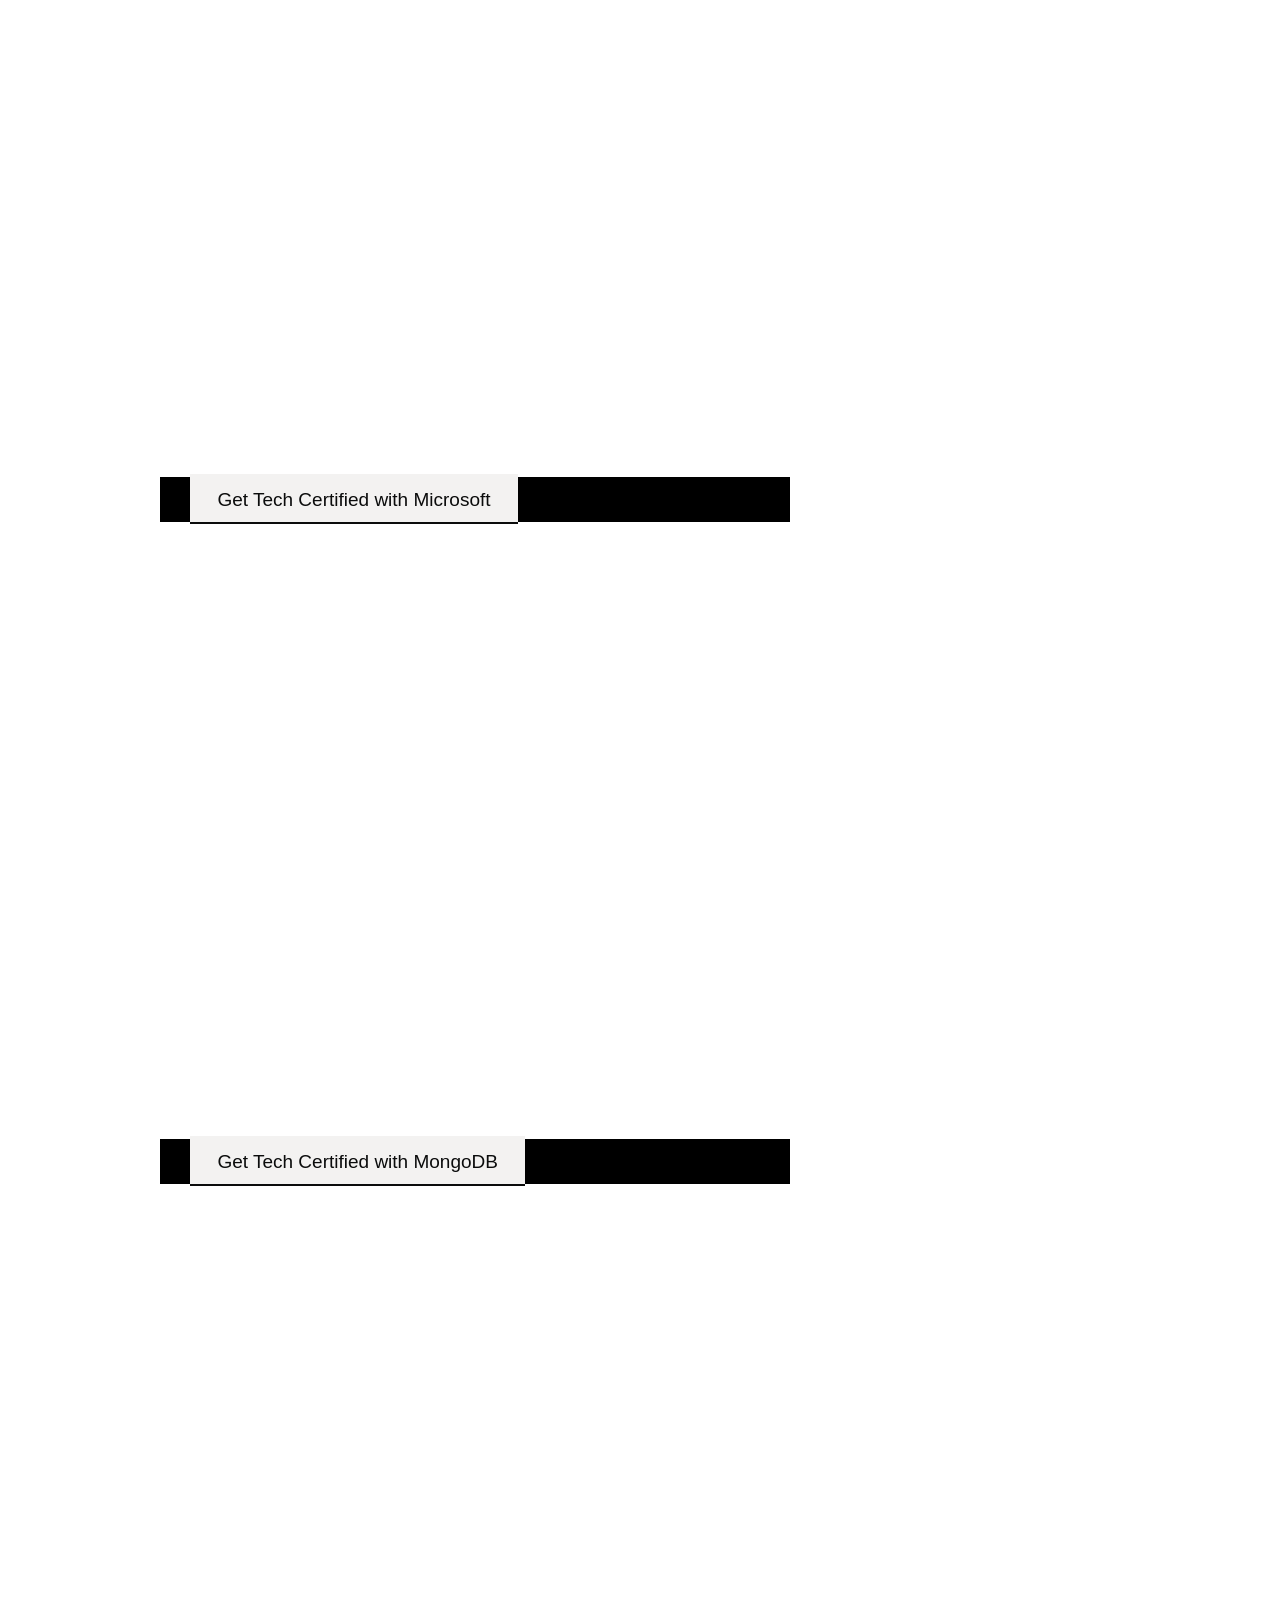
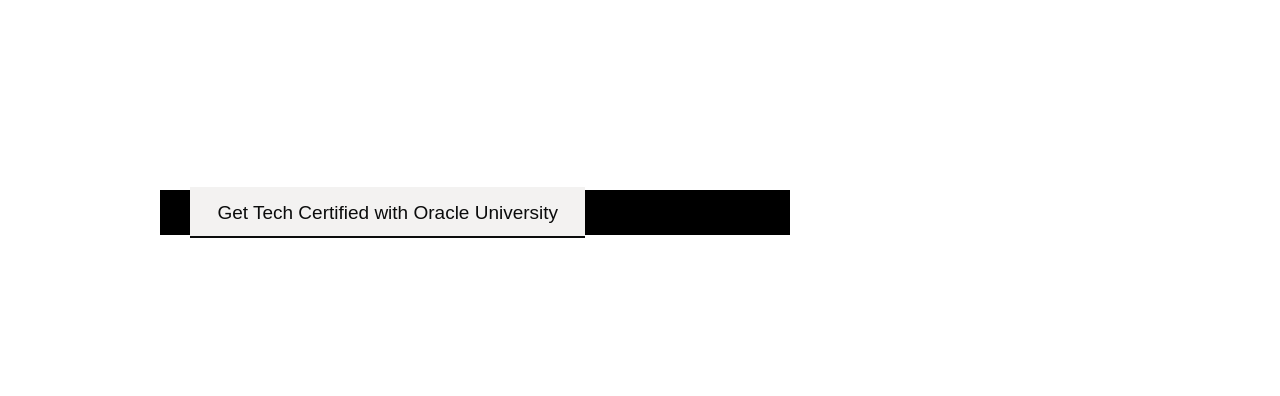
==== commit 4c9927f0: "Fix sidebar navigation formatting - Capitalize 'W' in 'Spotlight Webinars' - Handle sidebar items wi" ====
--- a/index.html
+++ b/index.html
@@ -236,7 +236,7 @@
 <h2 class="govuk-!-font-size-19">In this section</h2>
 <nav aria-label="Section links">
 <ul class="secondary-navigation__items">
-<li class="page_item page-item-96 page_item_has_children current_page_ancestor current_page_parent"><span>Learn</span><ul class="children"><li class="page_item page-item-29 page_item_has_children current_page_item"><a aria-current="page" href="index.html">Get Tech Certified</a><ul class="children"><li class="page_item page-item-1803"><a href="cloud.html">Cloud &amp; Platform Technologies</a></li><li class="page_item page-item-1816"><a href="cyber-security.html">Cyber Security</a></li><li class="page_item page-item-1765"><a href="data.html">Data</a></li><li class="page_item page-item-1821"><a href="finops.html">FinOps</a></li><li class="page_item page-item-1826"><a href="machine-learning-ai.html">Machine Learning &amp; Artificial Intelligence</a></li><li class="page_item page-item-1823"><a href="quantum-computing.html">Quantum Computing</a></li><li class="page_item page-item-1829"><a href="software-engineering.html">Software Engineering</a></li><li class="page_item page-item-982"><a href="faqs.html">FAQs</a></li></ul></li><li class="page_item page-item-669"><span>Artificial Intelligence</span></li><li class="page_item page-item-356"><a href="#" onclick="return false;">Digital and Data community-led learning</a></li><li class="page_item page-item-360"><span>Spotlight webinars</span></li></ul></li> </ul>
+<li class="page_item page-item-96 page_item_has_children current_page_ancestor current_page_parent"><span>Learn</span><ul class="children"><li class="page_item page-item-29 page_item_has_children current_page_item"><a aria-current="page" href="index.html">Get Tech Certified</a><ul class="children"><li class="page_item page-item-1803"><a href="cloud.html">Cloud &amp; Platform Technologies</a></li><li class="page_item page-item-1816"><a href="cyber-security.html">Cyber Security</a></li><li class="page_item page-item-1765"><a href="data.html">Data</a></li><li class="page_item page-item-1821"><a href="finops.html">FinOps</a></li><li class="page_item page-item-1826"><a href="machine-learning-ai.html">Machine Learning &amp; Artificial Intelligence</a></li><li class="page_item page-item-1823"><a href="quantum-computing.html">Quantum Computing</a></li><li class="page_item page-item-1829"><a href="software-engineering.html">Software Engineering</a></li><li class="page_item page-item-982"><a href="faqs.html">FAQs</a></li></ul></li><li class="page_item page-item-669"><span>Artificial Intelligence</span></li><li class="page_item page-item-356"><a href="#" onclick="return false;">Digital and Data community-led learning</a></li><li class="page_item page-item-360"><span>Spotlight Webinars</span></li></ul></li> </ul>
 </nav>
 </div><!-- /.secondary-navigation -->
 </div><!-- /.govuk-grid-column-one-third -->
